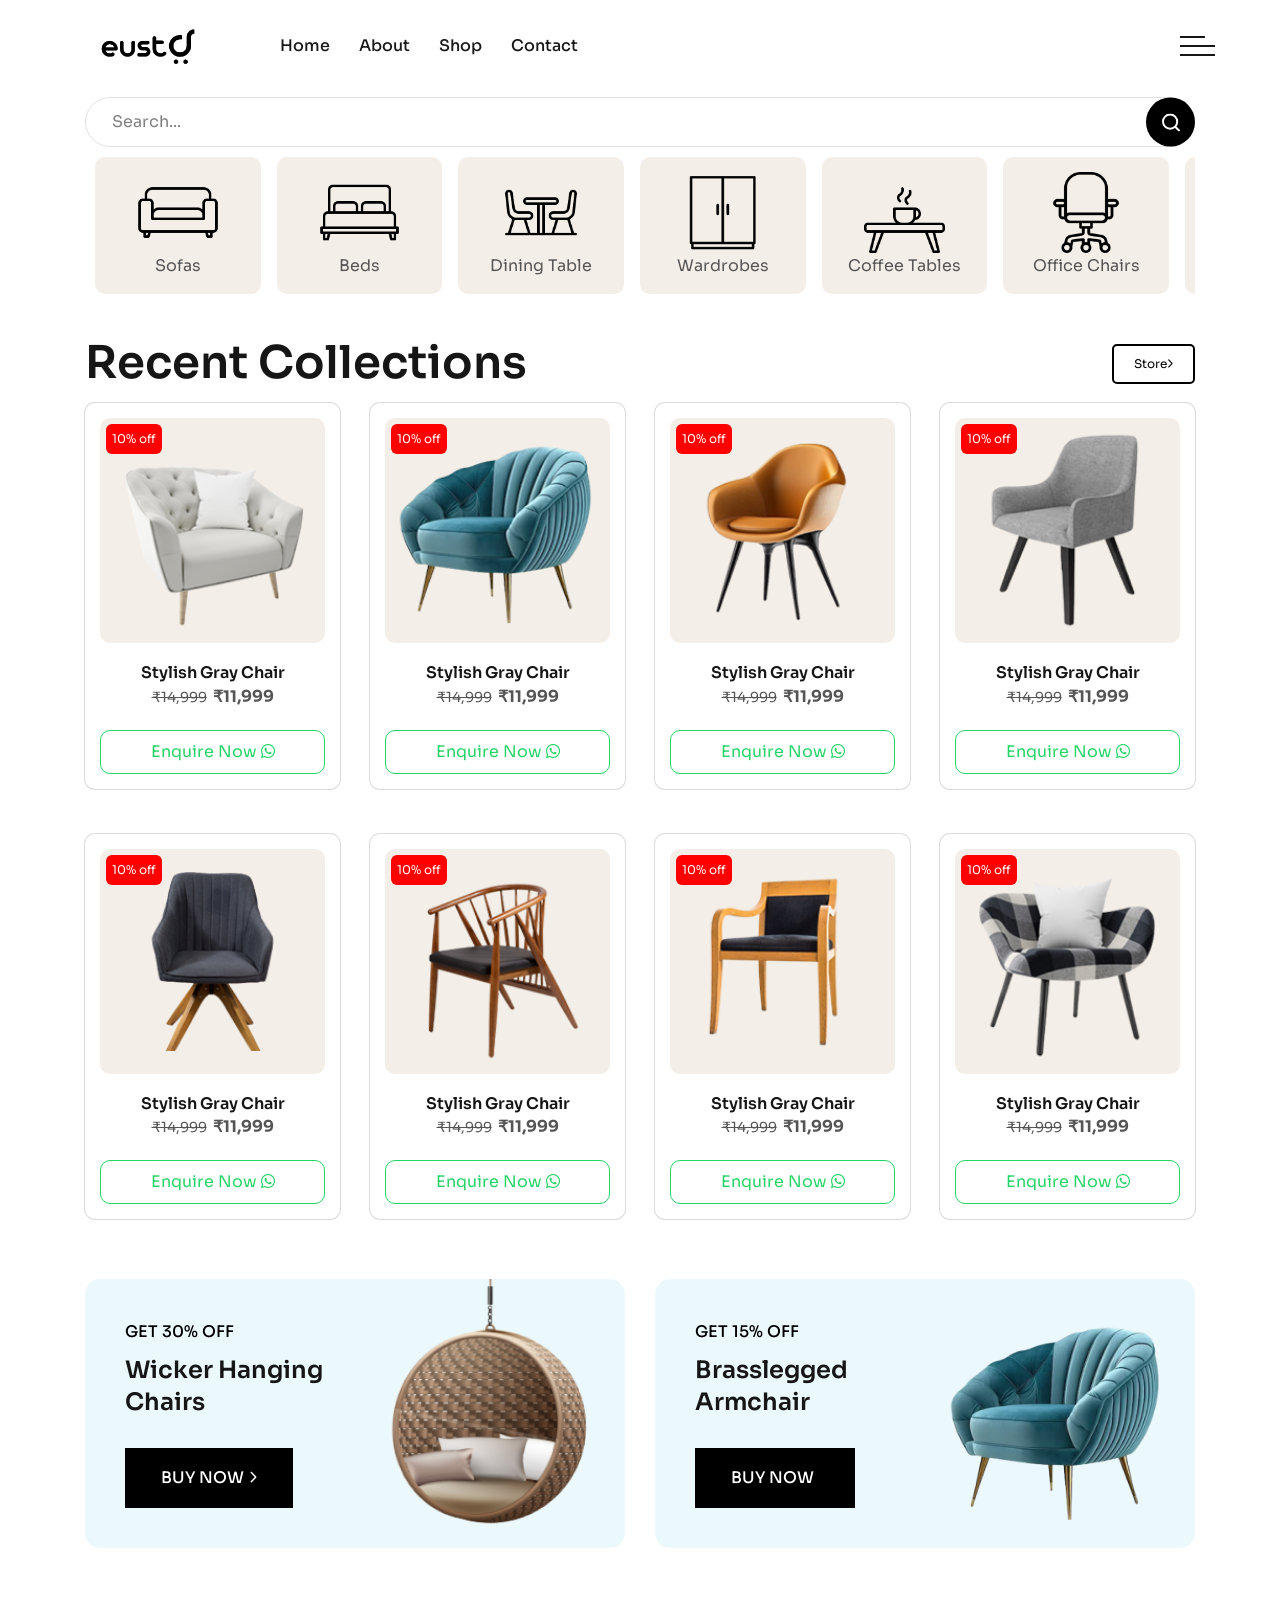
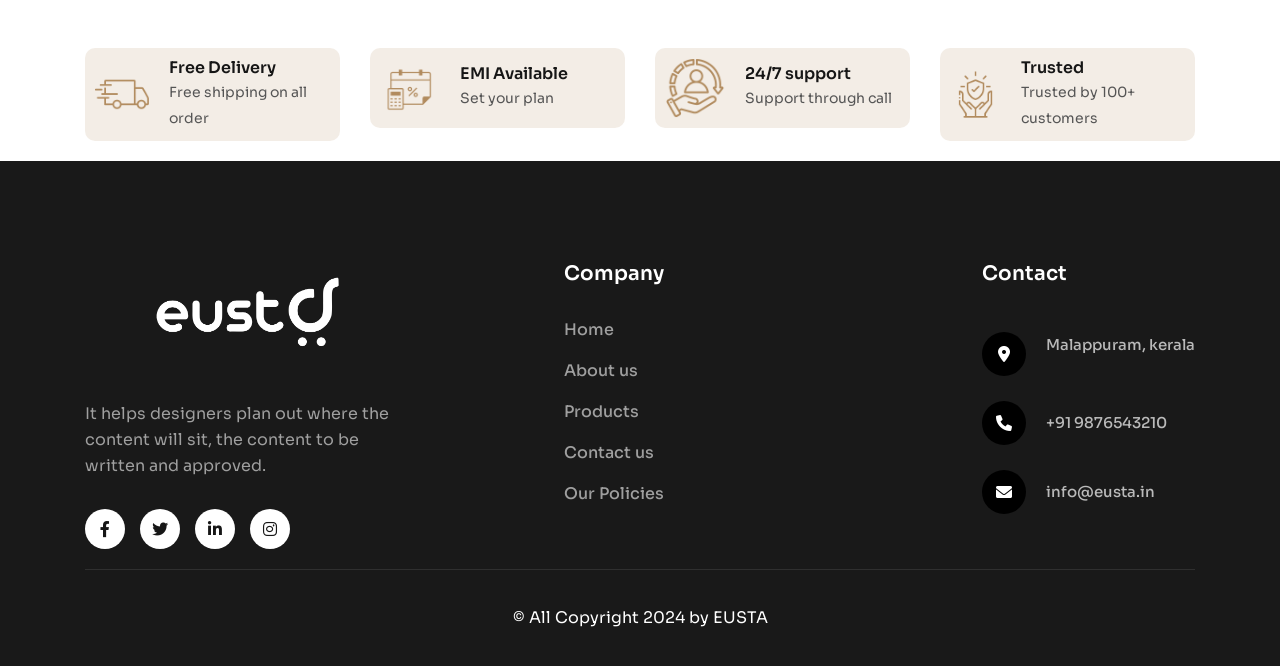
==== index.html @ 12102354 "Initial commit" ====
<!doctype html>
<html class="no-js" lang="zxx">

<head>
   <meta charset="utf-8">
   <meta http-equiv="x-ua-compatible" content="ie=edge">
   <title>Eusta</title>
   <meta name="description" content="">
   <meta name="viewport" content="width=device-width, initial-scale=1">

   <!-- Place favicon.ico in the root directory -->
   <link rel="shortcut icon" type="image/x-icon" href="assets/imgs/logo/fav.png">
   <link rel="stylesheet" href="https://cdnjs.cloudflare.com/ajax/libs/font-awesome/6.5.0/css/all.min.css">

   <!-- CSS here -->
   <link rel="stylesheet" href="assets/css/bootstrap.min.css">
   <link rel="stylesheet" href="assets/css/meanmenu.min.css">
   <link rel="stylesheet" href="assets/css/animate.css">
   <link rel="stylesheet" href="assets/css/swiper.min.css">
   <link rel="stylesheet" href="assets/css/slick.css">
   <link rel="stylesheet" href="assets/css/magnific-popup.css">
   <link rel="stylesheet" href="assets/css/fontawesome-pro.css">
   <link rel="stylesheet" href="assets/css/spacing.css">
   <link rel="stylesheet" href="assets/css/main.css">
</head>

<body>

   <!-- preloader start -->
   <div id="preloader">
      <div class="bd-loader-inner">
         <div class="bd-loader">
            <span class="bd-loader-item"></span>
            <span class="bd-loader-item"></span>
            <span class="bd-loader-item"></span>
            <span class="bd-loader-item"></span>
            <span class="bd-loader-item"></span>
            <span class="bd-loader-item"></span>
            <span class="bd-loader-item"></span>
            <span class="bd-loader-item"></span>
         </div>
      </div>
   </div>
   <!-- preloader start -->


   

   <div class="fix">
   <div class="offcanvas__info">
      <div class="offcanvas__wrapper">
         <div class="offcanvas__content">
            <div class="offcanvas__top mb-40 d-flex justify-content-between align-items-center">
               <div class="offcanvas__logo">
                  <a href="index.html">
                     <img src="assets/imgs/logo/logw.png" alt="logo not found">
                  </a>
               </div>
               <div class="offcanvas__close">
                  <button>
                     <i class="fal fa-times"></i>
                  </button>
               </div>
            </div>

            <!-- Navigation Menu -->
            <div class="offcanvas__menu mb-30">
               <ul>
                  <li class="mb-4 border-bottom pb-3"><a class="text-light" href="index.html">Home</a></li>
                  <li class="mb-4 border-bottom pb-3"><a class="text-light" href="about.html">About</a></li>
                  <li class="mb-4 border-bottom pb-3"><a class="text-light" href="product.html">Shop</a></li> 
                  <li class="mb-4 border-bottom pb-3"><a class="text-light" href="contact.html">Contact</a></li>
               </ul>
            </div>

            <!-- Search -->
            <div class="offcanvas__search mb-25">
               <form action="#">
                  <input type="text" placeholder="What are you searching for?">
                  <button type="submit"><i class="far fa-search"></i></button>
               </form>
            </div>

            <!-- Contact Info -->
            <div class="offcanvas__contact mt-30 mb-20">
               <h4>Contact Info</h4>
               <ul>
                  <li class="d-flex align-items-center">
                     <div class="offcanvas__contact-icon mr-15">
                        <i class="fal fa-map-marker-alt "></i>
                     </div>
                     <div class="offcanvas__contact-text">
                        <a target="_blank" href="#">Malappuram, Kerala</a>
                     </div>
                  </li>
                  <li class="d-flex align-items-center">
                     <div class="offcanvas__contact-icon mr-15">
                        <i class="far fa-phone"></i>
                     </div>
                     <div class="offcanvas__contact-text">
                        <a href="tel:+918888888888">+91 9876543210</a>
                     </div>
                  </li>
                  <li class="d-flex align-items-center">
                     <div class="offcanvas__contact-icon mr-15">
                        <i class="fal fa-envelope"></i>
                     </div>
                     <div class="offcanvas__contact-text">
                        <a href="mailto:support@eusta.com">support@eusta.com</a>
                     </div>0
                  </li>
               </ul>
            </div>

            <!-- Social Icons -->
            <div class="offcanvas__social">
               <ul>
                  <li><a href="#"><i class="fab fa-facebook-f"></i></a></li>
                  <li><a href="#"><i class="fab fa-instagram"></i></a></li>
                  <li><a href="#"><i class="fab fa-youtube"></i></a></li>
                  <li><a href="#"><i class="fab fa-linkedin-in"></i></a></li>
               </ul>
            </div>
         </div>
      </div>
   </div>
</div>
<div class="offcanvas__overlay"></div>
<div class="offcanvas__overlay-white"></div>

   <!-- Offcanvas area start -->

   

   <!-- Header area start -->
   <header>
      <div class="header">
         
         <div class="header-layout-4 header-bottom">
            <div id="header-sticky" class="header-4">
               <div class="mega-menu-wrapper">
                  <div class="header-main-4">
                     <div class="header-left">
                        <div class="header-logo">
                           <a href="index.html">
                              <img src="assets/imgs/logo/logo.png" alt="logo not found">
                           </a>
                        </div>
                        <div class="mean__menu-wrapper furniture__menu d-none d-lg-block">
                           <div class="main-menu">
                              <nav id="mobile-menu">
                                 <ul>
                                    <li class="has-dropdown">
                                       <a href="index.html">Home</a>
                                    </li>
                                    <li>
                                       <a href="about.html">About</a>
                                    </li>
                                    <li class="has-dropdown">
                                       <a href="product.html">Shop</a>
                                    </li>
                                    <li>
                                       <a href="contact.html">Contact</a>
                                    </li>
                                 </ul>
                              </nav>
                           </div>
                        </div>
                     </div>
                     <div class="header-right d-inline-flex align-items-center justify-content-end">
                        <div class="header-search d-none d-xxl-block">
                           <form action="#">
                              <input type="text" placeholder="Search...">
                              <button type="submit">
                                 <svg width="18" height="18" viewBox="0 0 18 18" fill="none"
                                    xmlns="http://www.w3.org/2000/svg">
                                    <path d="M13.4443 13.4445L16.9999 17" stroke="white" stroke-width="2"
                                       stroke-linecap="round" stroke-linejoin="round" />
                                    <path
                                       d="M15.2222 8.11111C15.2222 12.0385 12.0385 15.2222 8.11111 15.2222C4.18375 15.2222 1 12.0385 1 8.11111C1 4.18375 4.18375 1 8.11111 1C12.0385 1 15.2222 4.18375 15.2222 8.11111Z"
                                       stroke="white" stroke-width="2" />
                                 </svg>
                              </button>
                           </form>
                        </div>

                        <div class="header-humbager ml-30">
                           <a class="sidebar__toggle" href="javascript:void(0)">
                              <div class="bar-icon-2">
                                 <span></span>
                                 <span></span>
                                 <span></span>
                              </div>
                           </a>
                           <!-- for wp -->
                           <div class="header__hamburger ml-50 d-none">
                              <button type="button" class="hamburger-btn offcanvas-open-btn">
                                 <span>01</span>
                                 <span>01</span>
                                 <span>01</span>
                              </button>
                           </div>
                        </div>
                     </div>
                  </div>
               </div>
            </div>
         </div>
      </div>
   </header>
   <!-- Header area end -->

   <!-- Body main wrapper start -->
   <main>

      <!-- Banner area start -->
      <!-- <section class="banner-4 p-relative furniture-banner-area fix bg-image pb-100"
         data-background="assets/imgs/furniture/banner/bg.png" data-bg-color="#F5F1E6">
         <div class="swiper banner-active">
            <div class="swiper-wrapper">
               <div class="swiper-slide">
                  <div class="banner-item-4 d-flex align-items-end">
                     <div class="container">
                        <div class="row g-5 align-self-end">
                           <div class="col-xxl-6 col-lg-6">
                              <div class="banner-content-4 furniture__content">
                                 <span>New Arrival...</span>
                                 <h2 class="banner-title-4">Elevate <br> Your Home Aesthetics</h2>
                                 <p>A furniture e-commerce company operates in the digital space, offering a wide range
                                    of furniture products for sale
                                    through an online platform.</p>
                                 <div class="banner-btn-wrapper furniture__btn-group">
                                    <a class="solid-btn" href="product-details.html">Buy Now<span><i
                                             class="fa-regular fa-angle-right"></i></span></a>
                                    <a class="border__btn-banner" href="product-details.html">view details<span><i
                                             class="fa-regular fa-angle-right"></i></span></a>
                                 </div>
                              </div>
                           </div>
                           <div class="col-xxl-6 col-lg-6">
                              <div class="banner-thumb-wrapper-4 p-relative">
                                 <div class="banner-thumb-4 p-relative z-index-1">
                                    <img src="assets/imgs/furniture/banner/chair1.png" alt="image">
                                 </div>
                                 <div class="furniture-circle d-none d-lg-block">
                                    <img src="assets/imgs/furniture/banner/circle.png" alt="">
                                 </div>
                              </div>
                           </div>
                        </div>
                     </div>
                  </div>
               </div>
               <div class="swiper-slide">
                  <div class="banner-item-4 d-flex align-items-end">
                     <div class="container">
                        <div class="row g-5 align-self-end">
                           <div class="col-xxl-6 col-lg-6">
                              <div class="banner-content-4 furniture__content">
                                 <span>New Arrival...</span>
                                 <h2 class="banner-title-4">Elevate <br> Your Home Aesthetics</h2>
                                 <p>A furniture e-commerce company operates in the digital space, offering a wide range
                                    of furniture products for sale
                                    through an online platform.</p>
                                 <div class="banner-btn-wrapper furniture__btn-group">
                                    <a class="solid-btn" href="product-details.html">Buy Now<span><i
                                             class="fa-regular fa-angle-right"></i></span></a>
                                    <a class="border__btn-banner" href="product-details.html">view details<span><i
                                             class="fa-regular fa-angle-right"></i></span></a>
                                 </div>
                              </div>
                           </div>
                           <div class="col-xxl-6 col-lg-6">
                              <div class="banner-thumb-wrapper-4 p-relative">
                                 <div class="banner-thumb-4 p-relative z-index-1">
                                    <img src="assets/imgs/furniture/banner/chair2.png" alt="image">
                                 </div>
                                 <div class="furniture-circle d-none d-lg-block">
                                    <img src="assets/imgs/furniture/banner/circle.png" alt="">
                                 </div>
                              </div>
                           </div>
                        </div>
                     </div>
                  </div>
               </div>
               <div class="swiper-slide">
                  <div class="banner-item-4 d-flex align-items-end">
                     <div class="container">
                        <div class="row g-5 align-self-end">
                           <div class="col-xxl-6 col-lg-6">
                              <div class="banner-content-4 furniture__content">
                                 <span>New Arrival...</span>
                                 <h2 class="banner-title-4">Elevate <br> Your Home Aesthetics</h2>
                                 <p>A furniture e-commerce company operates in the digital space, offering a wide range
                                    of furniture products for sale
                                    through an online platform.</p>
                                 <div class="banner-btn-wrapper furniture__btn-group">
                                    <a class="solid-btn" href="product-details.html">Buy Now<span><i
                                             class="fa-regular fa-angle-right"></i></span></a>
                                    <a class="border__btn-banner" href="product-details.html">view details<span><i
                                             class="fa-regular fa-angle-right"></i></span></a>
                                 </div>
                              </div>
                           </div>
                           <div class="col-xxl-6 col-lg-6">
                              <div class="banner-thumb-wrapper-4 p-relative">
                                 <div class="banner-thumb-4 p-relative z-index-1">
                                    <img src="assets/imgs/furniture/banner/chair3.png" alt="image">
                                 </div>
                                 <div class="furniture-circle d-none d-lg-block">
                                    <img src="assets/imgs/furniture/banner/circle.png" alt="">
                                 </div>
                              </div>
                           </div>
                        </div>
                     </div>
                  </div>
               </div>
            </div>

            <div class="banner-dot-inner">
               <div class="banner-dot"></div>
            </div>
         </div>
      </section> -->
      <!-- Banner area end -->

      

      <!-- category start -->
            <div class="container mt-5" >
               <div class="header-search d-block d-xxl-none" style="max-width: 100% !important;">
                           <form action="#">
                              <input type="text" placeholder="Search...">
                              <button type="submit">
                                 <svg width="18" height="18" viewBox="0 0 18 18" fill="none"
                                    xmlns="http://www.w3.org/2000/svg">
                                    <path d="M13.4443 13.4445L16.9999 17" stroke="white" stroke-width="2"
                                       stroke-linecap="round" stroke-linejoin="round" />
                                    <path
                                       d="M15.2222 8.11111C15.2222 12.0385 12.0385 15.2222 8.11111 15.2222C4.18375 15.2222 1 12.0385 1 8.11111C1 4.18375 4.18375 1 8.11111 1C12.0385 1 15.2222 4.18375 15.2222 8.11111Z"
                                       stroke="white" stroke-width="2" />
                                 </svg>
                              </button>
                           </form>
                        </div>

               <div class="categories" id="autoScrollCategories">
                  <a href="" class="category">
                     <img src="assets/imgs/Categories/sofa.png" alt=""><p>Sofas</p>
                  </a>
                  <a href="" class="category">
                     <img src="assets/imgs/Categories/bed.png" alt=""><p>Beds</p>
                  </a>
                  <a href="" class="category">
                     <img src="assets/imgs/Categories/dining-table.png" alt=""><p>Dining Table</p>
                  </a>
                  <a href="" class="category">
                     <img src="assets/imgs/Categories/wardrobe.png" alt=""><p>Wardrobes</p>
                  </a>
                  <a href="" class="category">
                     <img src="assets/imgs/Categories/coffee-table.png" alt=""><p>Coffee Tables</p>
                  </a>
                  <a href="" class="category">
                     <img src="assets/imgs/Categories/office-chair.png" alt=""><p>Office Chairs</p>
                  </a>
                  <a href="" class="category">
                     <img src="assets/imgs/Categories/sofa.png" alt=""><p>Recliners</p>
                  </a>
               </div> 
            </div>
            <script>
               document.addEventListener("DOMContentLoaded", function () {
               const container = document.getElementById("autoScrollCategories");

               let scrollSpeed = 0.3;

               function autoScroll() {
                  container.scrollLeft += scrollSpeed;

                  // infinite loop effect
                  if (container.scrollLeft >= container.scrollWidth - container.clientWidth) {
                     container.scrollLeft = 0;
                  }

                  requestAnimationFrame(autoScroll);
               }

               autoScroll();

               // Pause on hover/touch (better UX for mobile users)
               container.addEventListener("mouseenter", () => scrollSpeed = 0);
               container.addEventListener("mouseleave", () => scrollSpeed = 0.5);
               container.addEventListener("touchstart", () => scrollSpeed = 0);
               container.addEventListener("touchend", () => scrollSpeed = 0.5);
               });
            </script>

      <!-- category end -->



      <!-- Recent Products start -->

      <section class="fruniture-trendy my-5">
         <div class="container">
            <div class="furniture-trendy__header">
               <div class="section-title-wrapper-4 mb-10 d-flex justify-content-between align-items-center w-100">
                  <h2 class="section-title-4">Recent Collections</h2>
                  <a class="store-btn" href="product.html">Store <span><i class="fa-regular fa-angle-right"></i></span></a>
               </div>

            </div>

            <div class="product__filter-tab">
               <div class="tab-content" id="nav-tabContent">
                  <div class="tab-pane fade active show" id="collection" role="tabpanel"
                     aria-labelledby="collection-tab">
                     <div class="row g-4">

                        <div class="col-xxl-3 col-lg-3 col-md-4 col-sm-6 col-6">
                           <a href="product-details.html">
                              <div class="product-card">
                                 <div class="product-img-wrapper">
                                    <img src="assets/imgs/furniture/product/product1.png" alt="">
                                    <div class="cus-product-badge">
                                       <span class="product-trending">10% off</span>
                                    </div>
                                 </div>
                                 <h6>Stylish Gray Chair</h6>
   
                                 <div class="d-flex justify-content-center align-items-center">
                                    <small class="mb-0"><strike>₹14,999</strike> &nbsp;</small>
                                    <p class="mb-0"><b>₹11,999</b></p>
                                 </div>
   
                                 <div class="w-100 d-flex" style="margin-top: 20px;">
                                    <a href="" class="enquire-btn w-100">Enquire Now <i class="fab fa-whatsapp"></i></a>
                                 </div>
                              </div>
                           </a>
                        </div>

                        <div class="col-xxl-3 col-lg-3 col-md-4 col-sm-6 col-6">
                           <a href="product-details.html">
                              <div class="product-card">
                                 <div class="product-img-wrapper">
                                    <img src="assets/imgs/furniture/product/product2.png" alt="">
                                    <div class="cus-product-badge">
                                       <span class="product-trending">10% off</span>
                                    </div>
                                 </div>
                                 <h6>Stylish Gray Chair</h6>
   
                                 <div class="d-flex justify-content-center align-items-center">
                                    <small class="mb-0"><strike>₹14,999</strike> &nbsp;</small>
                                    <p class="mb-0"><b>₹11,999</b></p>
                                 </div>
   
                                 <div class="w-100 d-flex" style="margin-top: 20px;">
                                    <a href="" class="enquire-btn w-100">Enquire Now <i class="fab fa-whatsapp"></i></a>
                                 </div>
                              </div>
                           </a>
                        </div>
                        <div class="col-xxl-3 col-lg-3 col-md-4 col-sm-6 col-6">
                           <a href="product-details.html">
                              <div class="product-card">
                                 <div class="product-img-wrapper">
                                    <img src="assets/imgs/furniture/product/product3.png" alt="">
                                    <div class="cus-product-badge">
                                       <span class="product-trending">10% off</span>
                                    </div>
                                 </div>
                                 <h6>Stylish Gray Chair</h6>
   
                                 <div class="d-flex justify-content-center align-items-center">
                                    <small class="mb-0"><strike>₹14,999</strike> &nbsp;</small>
                                    <p class="mb-0"><b>₹11,999</b></p>
                                 </div>
   
                                 <div class="w-100 d-flex" style="margin-top: 20px;">
                                    <a href="" class="enquire-btn w-100">Enquire Now <i class="fab fa-whatsapp"></i></a>
                                 </div>
                              </div>
                           </a>
                        </div>
                        <div class="col-xxl-3 col-lg-3 col-md-4 col-sm-6 col-6">
                           <a href="product-details.html">
                              <div class="product-card">
                                 <div class="product-img-wrapper">
                                    <img src="assets/imgs/furniture/product/product4.png" alt="">
                                    <div class="cus-product-badge">
                                       <span class="product-trending">10% off</span>
                                    </div>
                                 </div>
                                 <h6>Stylish Gray Chair</h6>
   
                                 <div class="d-flex justify-content-center align-items-center">
                                    <small class="mb-0"><strike>₹14,999</strike> &nbsp;</small>
                                    <p class="mb-0"><b>₹11,999</b></p>
                                 </div>
   
                                 <div class="w-100 d-flex" style="margin-top: 20px;">
                                    <a href="" class="enquire-btn w-100">Enquire Now <i class="fab fa-whatsapp"></i></a>
                                 </div>
                              </div>
                           </a>
                        </div>
                        <div class="col-xxl-3 col-lg-3 col-md-4 col-sm-6 col-6">
                           <a href="product-details.html">
                              <div class="product-card">
                                 <div class="product-img-wrapper">
                                    <img src="assets/imgs/furniture/product/product5.png" alt="">
                                    <div class="cus-product-badge">
                                       <span class="product-trending">10% off</span>
                                    </div>
                                 </div>
                                 <h6>Stylish Gray Chair</h6>
   
                                 <div class="d-flex justify-content-center align-items-center">
                                    <small class="mb-0"><strike>₹14,999</strike> &nbsp;</small>
                                    <p class="mb-0"><b>₹11,999</b></p>
                                 </div>
   
                                 <div class="w-100 d-flex" style="margin-top: 20px;">
                                    <a href="" class="enquire-btn w-100">Enquire Now <i class="fab fa-whatsapp"></i></a>
                                 </div>
                              </div>
                           </a>
                        </div>
                        <div class="col-xxl-3 col-lg-3 col-md-4 col-sm-6 col-6">
                           <a href="product-details.html">
                              <div class="product-card">
                                 <div class="product-img-wrapper">
                                    <img src="assets/imgs/furniture/product/product6.png" alt="">
                                    <div class="cus-product-badge">
                                       <span class="product-trending">10% off</span>
                                    </div>
                                 </div>
                                 <h6>Stylish Gray Chair</h6>
   
                                 <div class="d-flex justify-content-center align-items-center">
                                    <small class="mb-0"><strike>₹14,999</strike> &nbsp;</small>
                                    <p class="mb-0"><b>₹11,999</b></p>
                                 </div>
   
                                 <div class="w-100 d-flex" style="margin-top: 20px;">
                                    <a href="" class="enquire-btn w-100">Enquire Now <i class="fab fa-whatsapp"></i></a>
                                 </div>
                              </div>
                           </a>
                        </div>
                        <div class="col-xxl-3 col-lg-3 col-md-4 col-sm-6 col-6">
                           <a href="product-details.html">
                              <div class="product-card">
                                 <div class="product-img-wrapper">
                                    <img src="assets/imgs/furniture/product/product7.png" alt="">
                                    <div class="cus-product-badge">
                                       <span class="product-trending">10% off</span>
                                    </div>
                                 </div>
                                 <h6>Stylish Gray Chair</h6>
   
                                 <div class="d-flex justify-content-center align-items-center">
                                    <small class="mb-0"><strike>₹14,999</strike> &nbsp;</small>
                                    <p class="mb-0"><b>₹11,999</b></p>
                                 </div>
   
                                 <div class="w-100 d-flex" style="margin-top: 20px;">
                                    <a href="" class="enquire-btn w-100">Enquire Now <i class="fab fa-whatsapp"></i></a>
                                 </div>
                              </div>
                           </a>
                        </div>
                        <div class="col-xxl-3 col-lg-3 col-md-4 col-sm-6 col-6">
                           <a href="">
                              <div class="product-card">
                                 <div class="product-img-wrapper">
                                    <img src="assets/imgs/furniture/product/product8.png" alt="">
                                    <div class="cus-product-badge">
                                       <span class="product-trending">10% off</span>
                                    </div>
                                 </div>
                                 <h6>Stylish Gray Chair</h6>
   
                                 <div class="d-flex justify-content-center align-items-center">
                                    <small class="mb-0"><strike>₹14,999</strike> &nbsp;</small>
                                    <p class="mb-0"><b>₹11,999</b></p>
                                 </div>
   
                                 <div class="w-100 d-flex" style="margin-top: 20px;">
                                    <a href="" class="enquire-btn w-100">Enquire Now <i class="fab fa-whatsapp"></i></a>
                                 </div>
                              </div>
                           </a>
                        </div>
                        
                     </div>
                  </div>

                  
               </div>
            </div>
         </div>
      </section>
      <!-- Trendy collection end end -->

      <!-- Off area start -->
      <section class="furniture-off pb-100">
         <div class="container">
            <div class="row g-4">
               <div class="col-lg-6">
                  <a href="product-details.html" class="furniture-off__item bg-image d-block custm-offer-section" 
                     data-background="assets/imgs/furniture/product/off-01.png">
                     <span class="fo-discount">GET 30% OFF</span>
                     <h4 class="text-capitalize">wicker hanging <br> chairs</h4>
                     <div class="solid-btn mt-30">Buy Now<span><i class="fa-regular fa-angle-right"></i></span></div>
                  </a>
               </div>
               <div class="col-lg-6">
                  <a href="product-details.html" class="furniture-off__item bg-image d-block custm-offer-section"
                     data-background="assets/imgs/furniture/product/off-02.png">
                     <span class="fo-discount">GET 15% OFF</span>
                     <h4 class="text-capitalize">Brasslegged <br>
                        Armchair</h4>
                     <div class="solid-btn mt-30">Buy Now<span><i class="fa-reguladiva-angle-right"></i></span></div>
                  </a>
               </div>
            </div>
         </div>
      </section>
      <!-- Off area end -->


      <!-- Service area start -->
      <section class="furniture-service pb-20">
         <div class="container">
            <div class="row g-4">
               <div class="col-xl-3 col-lg-3 col-md-6 col-sm-6">
                  <div class="furniture-service__item" style="background: #b18c5e27; padding: 10px; border-radius: 10px">
                     <div class="fsr-icon">
                        <img src="assets/imgs/icons/1.png" alt="" width="60">
                     </div>
                     <div class="frs-content">
                        <h6>Free Delivery</h6>
                        <p>Free shipping on all order</p>
                     </div>
                  </div>
               </div>
               <div class="col-xl-3 col-lg-3 col-md-6 col-sm-6">
                  <div class="furniture-service__item" style="background: #b18c5e27; padding: 10px; border-radius: 10px">
                     <div class="fsr-icon">
                        <img src="assets/imgs/icons/2.png" alt="" width="60">
                     </div>
                     <div class="frs-content">
                        <h6>EMI Available</h6>
                        <p>Set your plan</p>
                     </div>
                  </div>
               </div>
               <div class="col-xl-3 col-lg-3 col-md-6 col-sm-6">
                  <div class="furniture-service__item" style="background: #b18c5e27; padding: 10px; border-radius: 10px">
                     <div class="fsr-icon">
                        <img src="assets/imgs/icons/3.png" alt="" width="60">
                     </div>
                     <div class="frs-content">
                        <h6>24/7 support</h6>
                        <p>Support through call</p>
                     </div>
                  </div>
               </div>
               <div class="col-xl-3 col-lg-3 col-md-6 col-sm-6">
                  <div class="furniture-service__item" style="background: #b18c5e27; padding: 10px; border-radius: 10px">
                     <div class="fsr-icon">
                        <img src="assets/imgs/icons/4.png" alt="" width="60">
                     </div>
                     <div class="frs-content">
                        <h6>Trusted</h6>
                        <p>Trusted by 100+ customers</p>
                     </div>
                  </div>
               </div>
            </div>
         </div>
      </section>
      <!-- Service area end -->

   </main>
   <!-- Body main wrapper end -->

   <!-- Footer area start -->
   <footer class="footer-bg">
      <div class="footer-area pt-100 pb-20">
         <div class="footer-style-4">
            <div class="container">
               <div class="footer-grid-3">
                  <div class="footer-widget-4">
                     <div class="footer-logo mb-35">
                        <a href="index.html"><img src="assets/imgs/logo/logw.png"
                              alt="image bnot found"></a>
                     </div>
                     <p>It helps designers plan out where the content will sit, the content to be written and approved.
                     </p>
                     <div class="theme-social">
                        <a class="furniture-bg-hover" href="#"><i class="fa-brands fa-facebook-f"></i></a>
                        <a class="furniture-bg-hover" href="#"><i class="fa-brands fa-twitter"></i></a>
                        <a class="furniture-bg-hover" href="#"><i class="fa-brands fa-linkedin-in"></i></a>
                        <a class="furniture-bg-hover" href="#"><i class="fa-brands fa-instagram"></i></a>
                     </div>
                  </div>
                   
                  <div class="footer-widget-4">
                     <div class="footer-widget-title">
                        <h4>Company</h4>
                     </div>
                     <div class="footer-link">
                        <ul>
                           <li><a href="index.html">Home</a></li>
                           <li><a href="about.html">About us </a></li>
                           <li><a href="product.html">Products</a></li>
                           <li><a href="contact.html">Contact us</a></li>
                           <li><a href="policies.html">Our Policies</a></li>
                        </ul>
                     </div>
                  </div>
                  <div class="footer-widget footer-col-4">
                     <div class="footer-widget-title">
                        <h4>Contact</h4>
                     </div>
                     <div class="footer-info mb-35">
                        <div class="footer-info-item d-flex align-items-start pb-15 pt-15">
                           <div class="footer-info-icon mr-20">
                              <span> <i class="fa-solid fa-location-dot furniture-icon"></i></span>
                           </div>
                           <div class="footer-info-text">
                              <a class="furniture-clr-hover">Malappuram, kerala</a>
                           </div>
                        </div>
                        <div class="footer-info-item d-flex align-items-center pb-15">
                           <div class="footer-info-icon mr-20">
                              <span><i class="fa-solid fa-phone furniture-icon"></i></span>
                           </div>
                           <div class="footer-info-text">
                              <a class="furniture-clr-hover" href="tel:012-345-6789">+91 9876543210</a>
                           </div>
                        </div>
                        <div class="footer-info-item d-flex align-items-center">
                           <div class="footer-info-icon mr-20">
                              <span><i class="fa-solid fa-envelope furniture-icon"></i></span>
                           </div>
                           <div class="footer-info-text">
                              <a class="furniture-clr-hover" href="tel:012-345-6789">info@eusta.in</a>
                           </div>
                        </div>
                     </div>
                  </div>
               </div>
            </div>
         </div>
      </div>
      <div class="container">
         <div class="footer-copyright-area b-t">
            <div class="footer-copyright-wrapper d-flex justify-content-center">
               <div class="footer-copyright-text">
                  <p class="mb-0">© All Copyright 2024 by <a target="_blank" class="furniture-clr-hover"
                        href="#">EUSTA</a></p>
               </div>
            </div>
         </div>
      </div>
      </div>
   </footer>
   <!-- Footer area end -->

   <!-- Mobile Bottom Menu -->
   <div class="mobile-bottom-menu">
   
   <a href="index.html" class="menu-item">
      <i class="fa-solid fa-house"></i>
   </a>

   <a href="product.html" class="menu-item">
      <i class="fa-solid fa-bag-shopping"></i>
   </a>

   <a href="https://wa.me/91XXXXXXXXXX" class="menu-item" target="_blank">
      <i class="fa-brands fa-whatsapp" style="color: #25D366;"></i>
   </a>

   </div>




   <!-- JS here -->
   <script src="assets/js/jquery-3.6.0.min.js"></script>
   <script src="assets/js/waypoints.min.js"></script>
   <script src="assets/js/bootstrap.bundle.min.js"></script>
   <script src="assets/js/meanmenu.min.js"></script>
   <script src="assets/js/swiper.min.js"></script>
   <script src="assets/js/slick.min.js"></script>
   <script src="assets/js/magnific-popup.min.js"></script>
   <script src="assets/js/counterup.js"></script>
   <script src="assets/js/wow.js"></script>
   <script src="assets/js/ajax-form.js"></script>
   <script src="assets/js/beforeafter.jquery-1.0.0.min.js"></script>
   <script src="assets/js/main.js"></script>
</body>

</html>
---- assets/css/spacing.css ----
.mt-5{margin-top:5px !important}.mt-10{margin-top:10px}.mt-15{margin-top:15px}.mt-20{margin-top:20px}.mt-25{margin-top:25px}.mt-30{margin-top:30px}.mt-35{margin-top:35px}.mt-40{margin-top:40px}.mt-45{margin-top:45px}.mt-50{margin-top:50px}.mt-55{margin-top:55px}.mt-60{margin-top:60px}.mt-65{margin-top:65px}.mt-70{margin-top:70px}.mt-75{margin-top:75px}.mt-80{margin-top:80px}.mt-85{margin-top:85px}.mt-90{margin-top:90px}.mt-95{margin-top:95px}.mt-100{margin-top:100px}.mt-105{margin-top:105px}.mt-110{margin-top:110px}.mt-115{margin-top:115px}.mt-120{margin-top:120px}.mt-125{margin-top:125px}.mt-130{margin-top:130px}.mt-135{margin-top:135px}.mt-140{margin-top:140px}.mt-145{margin-top:145px}.mt-150{margin-top:150px}.mt-155{margin-top:155px}.mt-160{margin-top:160px}.mt-165{margin-top:165px}.mt-170{margin-top:170px}.mt-175{margin-top:175px}.mt-180{margin-top:180px}.mt-185{margin-top:185px}.mt-190{margin-top:190px}.mt-195{margin-top:195px}.mt-200{margin-top:200px}.mb-5{margin-bottom:5px !important}.mb-10{margin-bottom:10px}.mb-15{margin-bottom:15px}.mb-20{margin-bottom:20px}.mb-25{margin-bottom:25px}.mb-30{margin-bottom:30px}.mb-35{margin-bottom:35px}.mb-40{margin-bottom:40px}.mb-45{margin-bottom:45px}.mb-50{margin-bottom:50px}.mb-55{margin-bottom:55px}.mb-60{margin-bottom:60px}.mb-65{margin-bottom:65px}.mb-70{margin-bottom:70px}.mb-75{margin-bottom:75px}.mb-80{margin-bottom:80px}.mb-85{margin-bottom:85px}.mb-90{margin-bottom:90px}.mb-95{margin-bottom:95px}.mb-100{margin-bottom:100px}.mb-105{margin-bottom:105px}.mb-110{margin-bottom:110px}.mb-115{margin-bottom:115px}.mb-120{margin-bottom:120px}.mb-125{margin-bottom:125px}.mb-130{margin-bottom:130px}.mb-135{margin-bottom:135px}.mb-140{margin-bottom:140px}.mb-145{margin-bottom:145px}.mb-150{margin-bottom:150px}.mb-155{margin-bottom:155px}.mb-160{margin-bottom:160px}.mb-165{margin-bottom:165px}.mb-170{margin-bottom:170px}.mb-175{margin-bottom:175px}.mb-180{margin-bottom:180px}.mb-185{margin-bottom:185px}.mb-190{margin-bottom:190px}.mb-195{margin-bottom:195px}.mb-200{margin-bottom:200px}.ml-5{margin-inline-start:5px}.ml-10{margin-inline-start:10px}.ml-15{margin-inline-start:15px}.ml-20{margin-inline-start:20px}.ml-25{margin-inline-start:25px}.ml-30{margin-inline-start:30px}.ml-35{margin-inline-start:35px}.ml-40{margin-inline-start:40px}.ml-45{margin-inline-start:45px}.ml-50{margin-inline-start:50px}.ml-55{margin-inline-start:55px}.ml-60{margin-inline-start:60px}.ml-65{margin-inline-start:65px}.ml-70{margin-inline-start:70px}.ml-75{margin-inline-start:75px}.ml-80{margin-inline-start:80px}.ml-85{margin-inline-start:85px}.ml-90{margin-inline-start:90px}.ml-95{margin-inline-start:95px}.ml-100{margin-inline-start:100px}.ml-105{margin-inline-start:105px}.ml-110{margin-inline-start:110px}.ml-115{margin-inline-start:115px}.ml-120{margin-inline-start:120px}.ml-125{margin-inline-start:125px}.ml-130{margin-inline-start:130px}.ml-135{margin-inline-start:135px}.ml-140{margin-inline-start:140px}.ml-145{margin-inline-start:145px}.ml-150{margin-inline-start:150px}.ml-155{margin-inline-start:155px}.ml-160{margin-inline-start:160px}.ml-165{margin-inline-start:165px}.ml-170{margin-inline-start:170px}.ml-175{margin-inline-start:175px}.ml-180{margin-inline-start:180px}.ml-185{margin-inline-start:185px}.ml-190{margin-inline-start:190px}.ml-195{margin-inline-start:195px}.ml-200{margin-inline-start:200px}.mr-5{margin-inline-end:5px}.mr-10{margin-inline-end:10px}.mr-15{margin-inline-end:15px}.mr-20{margin-inline-end:20px}.mr-25{margin-inline-end:25px}.mr-30{margin-inline-end:30px}.mr-35{margin-inline-end:35px}.mr-40{margin-inline-end:40px}.mr-45{margin-inline-end:45px}.mr-50{margin-inline-end:50px}.mr-55{margin-inline-end:55px}.mr-60{margin-inline-end:60px}.mr-65{margin-inline-end:65px}.mr-70{margin-inline-end:70px}.mr-75{margin-inline-end:75px}.mr-80{margin-inline-end:80px}.mr-85{margin-inline-end:85px}.mr-90{margin-inline-end:90px}.mr-95{margin-inline-end:95px}.mr-100{margin-inline-end:100px}.mr-105{margin-inline-end:105px}.mr-110{margin-inline-end:110px}.mr-115{margin-inline-end:115px}.mr-120{margin-inline-end:120px}.mr-125{margin-inline-end:125px}.mr-130{margin-inline-end:130px}.mr-135{margin-inline-end:135px}.mr-140{margin-inline-end:140px}.mr-145{margin-inline-end:145px}.mr-150{margin-inline-end:150px}.mr-155{margin-inline-end:155px}.mr-160{margin-inline-end:160px}.mr-165{margin-inline-end:165px}.mr-170{margin-inline-end:170px}.mr-175{margin-inline-end:175px}.mr-180{margin-inline-end:180px}.mr-185{margin-inline-end:185px}.mr-190{margin-inline-end:190px}.mr-195{margin-inline-end:195px}.mr-200{margin-inline-end:200px}.pt-5{padding-top:5px !important}.pt-10{padding-top:10px}.pt-15{padding-top:15px}.pt-20{padding-top:20px}.pt-25{padding-top:25px}.pt-30{padding-top:30px}.pt-35{padding-top:35px}.pt-40{padding-top:40px}.pt-45{padding-top:45px}.pt-50{padding-top:50px}.pt-55{padding-top:55px}.pt-60{padding-top:60px}.pt-65{padding-top:65px}.pt-70{padding-top:70px}.pt-75{padding-top:75px}.pt-80{padding-top:80px}.pt-85{padding-top:85px}.pt-90{padding-top:90px}.pt-95{padding-top:95px}.pt-100{padding-top:100px}.pt-105{padding-top:105px}.pt-110{padding-top:110px}.pt-115{padding-top:115px}.pt-120{padding-top:120px}.pt-125{padding-top:125px}.pt-130{padding-top:130px}.pt-135{padding-top:135px}.pt-140{padding-top:140px}.pt-145{padding-top:145px}.pt-150{padding-top:150px}.pt-155{padding-top:155px}.pt-160{padding-top:160px}.pt-165{padding-top:165px}.pt-170{padding-top:170px}.pt-175{padding-top:175px}.pt-180{padding-top:180px}.pt-185{padding-top:185px}.pt-190{padding-top:190px}.pt-195{padding-top:195px}.pt-200{padding-top:200px}.pb-5{padding-bottom:5px !important}.pb-10{padding-bottom:10px}.pb-15{padding-bottom:15px}.pb-20{padding-bottom:20px}.pb-25{padding-bottom:25px}.pb-30{padding-bottom:30px}.pb-35{padding-bottom:35px}.pb-40{padding-bottom:40px}.pb-45{padding-bottom:45px}.pb-50{padding-bottom:50px}.pb-55{padding-bottom:55px}.pb-60{padding-bottom:60px}.pb-65{padding-bottom:65px}.pb-70{padding-bottom:70px}.pb-75{padding-bottom:75px}.pb-80{padding-bottom:80px}.pb-85{padding-bottom:85px}.pb-90{padding-bottom:90px}.pb-95{padding-bottom:95px}.pb-100{padding-bottom:100px}.pb-105{padding-bottom:105px}.pb-110{padding-bottom:110px}.pb-115{padding-bottom:115px}.pb-120{padding-bottom:120px}.pb-125{padding-bottom:125px}.pb-130{padding-bottom:130px}.pb-135{padding-bottom:135px}.pb-140{padding-bottom:140px}.pb-145{padding-bottom:145px}.pb-150{padding-bottom:150px}.pb-155{padding-bottom:155px}.pb-160{padding-bottom:160px}.pb-165{padding-bottom:165px}.pb-170{padding-bottom:170px}.pb-175{padding-bottom:175px}.pb-180{padding-bottom:180px}.pb-185{padding-bottom:185px}.pb-190{padding-bottom:190px}.pb-195{padding-bottom:195px}.pb-200{padding-bottom:200px}.pl-5{padding-inline-start:5px}.pl-10{padding-inline-start:10px}.pl-15{padding-inline-start:15px}.pl-20{padding-inline-start:20px}.pl-25{padding-inline-start:25px}.pl-30{padding-inline-start:30px}.pl-35{padding-inline-start:35px}.pl-40{padding-inline-start:40px}.pl-45{padding-inline-start:45px}.pl-50{padding-inline-start:50px}.pl-55{padding-inline-start:55px}.pl-60{padding-inline-start:60px}.pl-65{padding-inline-start:65px}.pl-70{padding-inline-start:70px}.pl-75{padding-inline-start:75px}.pl-80{padding-inline-start:80px}.pl-85{padding-inline-start:85px}.pl-90{padding-inline-start:90px}.pl-95{padding-inline-start:95px}.pl-100{padding-inline-start:100px}.pl-105{padding-inline-start:105px}.pl-110{padding-inline-start:110px}.pl-115{padding-inline-start:115px}.pl-120{padding-inline-start:120px}.pl-125{padding-inline-start:125px}.pl-130{padding-inline-start:130px}.pl-135{padding-inline-start:135px}.pl-140{padding-inline-start:140px}.pl-145{padding-inline-start:145px}.pl-150{padding-inline-start:150px}.pl-155{padding-inline-start:155px}.pl-160{padding-inline-start:160px}.pl-165{padding-inline-start:165px}.pl-170{padding-inline-start:170px}.pl-175{padding-inline-start:175px}.pl-180{padding-inline-start:180px}.pl-185{padding-inline-start:185px}.pl-190{padding-inline-start:190px}.pl-195{padding-inline-start:195px}.pl-200{padding-inline-start:200px}.pr-5{padding-inline-end:5px}.pr-10{padding-inline-end:10px}.pr-15{padding-inline-end:15px}.pr-20{padding-inline-end:20px}.pr-25{padding-inline-end:25px}.pr-30{padding-inline-end:30px}.pr-35{padding-inline-end:35px}.pr-40{padding-inline-end:40px}.pr-45{padding-inline-end:45px}.pr-50{padding-inline-end:50px}.pr-55{padding-inline-end:55px}.pr-60{padding-inline-end:60px}.pr-65{padding-inline-end:65px}.pr-70{padding-inline-end:70px}.pr-75{padding-inline-end:75px}.pr-80{padding-inline-end:80px}.pr-85{padding-inline-end:85px}.pr-90{padding-inline-end:90px}.pr-95{padding-inline-end:95px}.pr-100{padding-inline-end:100px}.pr-105{padding-inline-end:105px}.pr-110{padding-inline-end:110px}.pr-115{padding-inline-end:115px}.pr-120{padding-inline-end:120px}.pr-125{padding-inline-end:125px}.pr-130{padding-inline-end:130px}.pr-135{padding-inline-end:135px}.pr-140{padding-inline-end:140px}.pr-145{padding-inline-end:145px}.pr-150{padding-inline-end:150px}.pr-155{padding-inline-end:155px}.pr-160{padding-inline-end:160px}.pr-165{padding-inline-end:165px}.pr-170{padding-inline-end:170px}.pr-175{padding-inline-end:175px}.pr-180{padding-inline-end:180px}.pr-185{padding-inline-end:185px}.pr-190{padding-inline-end:190px}.pr-195{padding-inline-end:195px}.pr-200{padding-inline-end:200px}
---- assets/css/main.css ----
/*-----------------------------------------------------------------------------------

    Theme Name: Diango - Health Medical Center HTML5 Template
    Author: bugfixx
    Support: mailto:masumkhandakar4@gmail.com
    Description: Diango - Health Medical Center HTML5 Template
    Version: 1.0
	Developer: Sagor Khan Omi

-----------------------------------------------------------------------------------

/************ TABLE OF CONTENTS ***************

	01. THEME DEFAULT CSS START
  	02. ANIMATION CSS START
	03. BACKGROUND COLOR CSS START
	04. BREADCRUMB CSS START
	05. BACKTOTOP CSS START
	06. BREADCRUMB CSS START
	07. BUTTON CSS START
	08. CAROUSEL CSS START
	09. MEAN MENU CSS START
	10. OFFCANVAS CSS START
	11. PAGINATION CSS START
	12. PRELOADER CSS START
	13. SEARCH CSS START
	14. SECTION TITLE CSS START
	15. SHORT CODE CSS START
	16. SOCIAL CSS START
	17. SPACE CSS START
	18. TAB CSS START
	19. ABOUT CSS START
	20. ACCORDION CSS START
	21.	ADVANTAGE CSS START
	22.	APPOINTMENT CSS START
	23.	BANNER CSS START
	24.	BENEFIT CSS START
	25.	BLOG CSS START
	26.	BRAND CSS START
	27.	CONTACT CSS START
	28. COUNTER CSS START
	29. DISCOUNT CSS START
	30. DOCTOR CSS START
	31. ERROR CSS START
	32. FAQ CSS START
	33. FEATURES CSS START
	34. FEATURES CSS START
	35. FOOTER CSS START
	36. HEADER CSS START
	37. INTRO CSS START
	38. MENU CSS START
	39. NEWSLETTER CSS START
	40. PRODUCT DETAILS CSS START
	41. PRODUCT CSS START
	42. PROJECT CSS START
	43. SERVICE CSS START
	44. SKILL CSS START
	45. SLIDER CSS START
	46. SUPPORT CSS START
	47. TEAM CSS START
	48. TESTIMONIAL CSS START
	49. VACCINE CSS START
	50. WHAT WE DO CSS START
	51. WHY CHOOSE CSS START
	52. WORK CHOOSE CSS START

**********************************************/
/*----------------------------------------*/
/*  01. THEME DEFAULT CSS START
/*----------------------------------------*/
@import url("https://fonts.googleapis.com/css2?family=Sora:wght@300;400;500;600;700&display=swap");
.text-color-1 {
  color: var(--clr-theme-primary);
}

.text-color-2 {
  color: var(--clr-theme-secondary);
}

.text-color-3 {
  color: var(--clr-theme-3);
}

.text-color-4 {
  color: var(--clr-theme-4);
}

.text-color-5 {
  color: var(--clr-theme-5);
}

.footer-link-2 ul li a::after, .footer-style-4 .footer-link ul li a::after, .contact__from-input textarea, .cart-area .product-quantity-form, .doctor-item, .doctor-card, .doctor-card-2, .doctor-social-3, .product-thumb img, .product-tooltip, .discount-thumb, .brand-item, .why-choose-item, .why-choose-serial span, .project-item, .project-item:before, .project-content-inner, .blog-content-box, .blog-item-3, .blog-thumb-bg, .blog-thumb-bg::after, .team-content, .service-item, .service-thumb, .service-icon span, .service__thumb-2, .service-bottom-content, .service-item-3, .service-thumb-4:before, .service-link-2, .bar-icon span:nth-child(2), .bar-icon-2 span:nth-child(1), .main-menu ul li.has-dropdown > a::after, .main-menu ul li .submenu, .main-menu ul li .mega-menu, .main-menu ul li .mega-menu li ul li a::before, .df-search-area, .mean-container .mean-nav ul li > a > i, .mean-container .mean-nav ul li a.mean-expand.mean-clicked i, .offcanvas__contact-icon i, .offcanvas__overlay, .fill-btn.has-border i, a,
.btn,
button,
span,
svg,
p,
input,
select,
textarea,
li,
img,
.transition-3,
h1,
h2,
h3,
h4,
h5,
h6, i[class^=flaticon-], .body__overlay {
  -webkit-transition: all 0.3s 0s ease-out;
  -moz-transition: all 0.3s 0s ease-out;
  -ms-transition: all 0.3s 0s ease-out;
  -o-transition: all 0.3s 0s ease-out;
  transition: all 0.3s 0s ease-out;
}

/* transform */
:root {
  /**
  @font family declaration
  */
  --bd-ff-body: 'Sora', sans-serif;
  --bd-ff-fontawesome: "Font Awesome 6 Pro";
  /**
  @color declaration
  */
  --clr-common-white: #fff;
  --clr-common-black: #000;
  --clr-common-placeholder: #808080;
  --clr-common-heading: #191919;
  --clr-common-body-text: #555555;
  --clr-common-selection: #262626;
  --clr-common-body: #fff;
  --clr-theme-primary: #000000;
  --clr-theme-secondary: #000;
  --clr-theme-grocery: #000;
  --clr-text-primary: #fff;
  --clr-text-secondary: #161616;
  --clr-text-body: #555555;
  --clr-text-2: #222222;
  --clr-text-3: #9f9f9f;
  --clr-text-4: #808080;
  --clr-bg-1: #f5f1e6;
  --clr-bg-2: #191919;
  --clr-bg-3: #f5f1e6;
  --clr-bg-4: #f5f1e6;
  --clr-bg-5: #f5f1e6;
  --clr-border-1: #2f2f2f;
  --clr-border-2: rgba(85, 85, 85, 0.2);
  --clr-gradient-1: linear-gradient(96.81deg, #ff589b 0%, #ffc107 100%);
  /**
  @font weight declaration
  */
  --bd-fw-normal: normal;
  --bd-fw-thin: 100;
  --bd-fw-elight: 200;
  --bd-fw-light: 300;
  --bd-fw-regular: 400;
  --bd-fw-medium: 500;
  --bd-fw-sbold: 600;
  --bd-fw-bold: 700;
  --bd-fw-ebold: 800;
  --bd-fw-black: 900;
  /**
  @font size declaration
  */
  --bd-fs-body: 16px;
  --bd-fs-p: 16px;
  --bd-fs-h1: 80px;
  --bd-fs-h2: 50px;
  --bd-fs-h3: 28px;
  --bd-fs-h4: 24px;
  --bd-fs-h5: 20px;
  --bd-fs-h6: 16px;
}

* {
  margin: 0;
  padding: 0;
  -webkit-box-sizing: border-box;
  box-sizing: border-box;
}

html {
  font-size: 10px;
}

/*---------------------------------
    Typography css start 
---------------------------------*/
body {
  font-family: var(--bd-ff-body);
  font-size: var(--bd-fs-body);
  font-weight: normal;
  color: var(--clr-text-body);
  line-height: 26px;
}

h1,
h2,
h3,
h4,
h5,
h6 {
  font-family: var(--bd-ff-body);
  color: var(--clr-text-secondary);
  margin-top: 0px;
  line-height: 1.3;
  margin-bottom: 0;
  font-weight: var(--bd-fw-sbold);
}

h1 {
  font-size: var(--bd-fs-h1);
}

h2 {
  font-size: var(--bd-fs-h2);
}

h3 {
  font-size: var(--bd-fs-h3);
}

h4 {
  font-size: var(--bd-fs-h4);
}

h5 {
  font-size: var(--bd-fs-h5);
}

h6 {
  font-size: var(--bd-fs-h6);
}

ul {
  margin: 0px;
  padding: 0px;
}

p {
  font-size: var(--bd-fs-p);
  font-weight: var(--bd-fw-normal);
  color: var(--clr-text-body);
  margin-bottom: 15px;
  line-height: 26px;
}

a {
  text-decoration: none;
}

a:focus,
.button:focus {
  text-decoration: none;
  outline: none;
}

a:focus,
a:hover {
  color: inherit;
  text-decoration: none;
}

a,
button {
  color: inherit;
  outline: none;
  border: none;
  background: transparent;
}

img {
  max-width: 100%;
  height: auto;
  object-fit: cover;
}

button:hover {
  cursor: pointer;
}

button:focus {
  outline: 0;
}

.uppercase {
  text-transform: uppercase;
}

.capitalize {
  text-transform: capitalize;
}

hr:not([size]) {
  margin: 0;
  border-color: rgba(22, 22, 22, 0.1);
  opacity: 1;
  border-width: 1px;
}

input[type=text],
input[type=email],
input[type=tel],
input[type=number],
input[type=password],
textarea {
  outline: none;
  background-color: #fff;
  height: 65px;
  width: 100%;
  line-height: 65px;
  font-size: 16px;
  color: var(--clr-common-heading);
  padding-left: 26px;
  padding-right: 26px;
  border: 1px solid #E0E2E3;
}

*::-moz-selection {
  background: var(--clr-common-selection);
  color: var(--clr-common-white);
  text-shadow: none;
}

::-moz-selection {
  background: var(--clr-common-selection);
  color: var(--clr-common-white);
  text-shadow: none;
}

::selection {
  background: var(--clr-common-selection);
  color: var(--clr-common-white);
  text-shadow: none;
}

*::-moz-placeholder {
  color: var(--clr-common-placeholder);
  opacity: 1;
  font-size: 16px;
}

*::placeholder {
  color: var(--clr-common-placeholder);
  opacity: 1;
  font-size: 16px;
}

/*----------------------------------------
   Flaction customize
-----------------------------------------*/
i[class^=flaticon-] {
  line-height: 1;
  top: 2px;
  position: relative;
}

/*----------------------------------------
   Bootstrap customize
-----------------------------------------*/
.container, .container-fluid, .container-lg, .container-md, .container-sm, .container-xl, .container-xxl {
  --bs-gutter-x: 3rem;
}

.row {
  --bs-gutter-x: 3rem;
}

@media (min-width: 1441px) {
  .container,
  .container-lg,
  .container-md,
  .container-sm,
  .container-xl,
  .container-xxl {
    max-width: 1350px;
  }
}
.custom-container {
  max-width: 1620px;
}

.g-40,
.gx-40 {
  --bs-gutter-x: 40px;
}

.g-40,
.gy-40 {
  --bs-gutter-y: 40px;
}

.g-50,
.gx-50 {
  --bs-gutter-x: 50px;
}

.g-50,
.gy-50 {
  --bs-gutter-y: 50px;
}

.g-60,
.gy-60 {
  --bs-gutter-y: 60px;
}

.g-0, .gy-0 {
  --bs-gutter-y: 0;
}

.g-0, .gx-0 {
  --bs-gutter-x: 0;
}

.g-15 {
  --bs-gutter-y: 15px;
  --bs-gutter-x: 15px;
}

/*---------------------------------
    common classes css start 
---------------------------------*/
.w-img img {
  width: 100%;
  height: 100%;
  object-fit: cover;
}

.m-img img {
  max-width: 100%;
  height: 100%;
  object-fit: cover;
}

.fix {
  overflow: hidden;
}

.clear {
  clear: both;
}

.f-left {
  float: left;
}

.f-right {
  float: right;
}

.z-index-1 {
  z-index: 1;
}

.z-index-11 {
  z-index: 11;
}

.overflow-y-visible {
  overflow-x: hidden;
  overflow-y: visible;
}

.p-relative {
  position: relative;
}

.p-absolute {
  position: absolute;
}

.include-bg {
  background-position: center;
  background-size: cover;
  background-repeat: no-repeat;
}

.hr-1 {
  border-top: 1px solid rgb(232, 232, 232);
}

.x-clip {
  overflow-x: clip;
}

/*----------------------------------------
   Mfp customize
-----------------------------------------*/
.mfp-iframe-holder .mfp-content {
  line-height: 0;
  width: 100%;
  max-width: 1280px;
}
@media only screen and (min-width: 1400px) and (max-width: 1600px) {
  .mfp-iframe-holder .mfp-content {
    max-width: 1000px;
  }
}
@media only screen and (min-width: 1200px) and (max-width: 1399px) {
  .mfp-iframe-holder .mfp-content {
    max-width: 850px;
  }
}
@media only screen and (min-width: 992px) and (max-width: 1199px) {
  .mfp-iframe-holder .mfp-content {
    max-width: 820px;
  }
}

.mfp-close {
  -webkit-transform: rotate(0deg);
  -ms-transform: rotate(0deg);
  transform: rotate(0deg);
}
.mfp-close:hover {
  color: var(--clr-common-white);
}
.mfp-close::after {
  position: absolute;
  content: "\f00d";
  height: 100%;
  width: 100%;
  font-family: var(--bd-ff-fontawesome);
  font-size: 31px;
  font-weight: 200;
  right: -20px;
  margin-top: -25px;
}
@media (max-width: 575px), only screen and (min-width: 576px) and (max-width: 767px), only screen and (min-width: 768px) and (max-width: 991px) {
  .mfp-close::after {
    right: 15px;
    margin-top: -30px;
  }
}

.body__overlay {
  background-color: var(--clr-common-heading);
  height: 100%;
  width: 100%;
  position: fixed;
  top: 0;
  z-index: 9999;
  left: 0;
  opacity: 0;
  visibility: hidden;
}

.body__overlay {
  background-color: var(--clr-common-heading);
  height: 100%;
  width: 100%;
  position: fixed;
  top: 0;
  z-index: 9999;
  left: 0;
  opacity: 0;
  visibility: hidden;
}

.body__overlay.opened {
  opacity: 0.7;
  visibility: visible;
}

.bd-sticky {
  position: sticky;
  top: 120px;
}

/*----------------------------------------
    Body Overlay 
-----------------------------------------*/
.body-overlay {
  background-color: var(--clr-common-black);
  height: 100%;
  width: 100%;
  position: fixed;
  top: 0;
  z-index: 999;
  left: 0;
  opacity: 0;
  visibility: hidden;
  -webkit-transition: all 0.3s 0s ease-out;
  -moz-transition: all 0.3s 0s ease-out;
  -ms-transition: all 0.3s 0s ease-out;
  -o-transition: all 0.3s 0s ease-out;
  transition: all 0.3s 0s ease-out;
}
.body-overlay:hover {
  cursor: url("../imgs/icons/cross-out.png"), pointer;
}

.body-overlay.opened {
  opacity: 0.7;
  visibility: visible;
}

/*----------------------------------------*/
/*  BACKGROUND COLOR CSS START
/*----------------------------------------*/
/*--- Background color
-----------------------------------------*/
.white-bg {
  background-color: var(--clr-text-primary);
}

.black-bg {
  background-color: var(--clr-common-black);
}

.dark-bg {
  background-color: var(--clr-common-heading);
}

.grey-bg {
  background-color: var(--clr-bg-gray-1);
}

.footer-bg {
  background-color: var(--clr-bg-2);
}

.theme-bg-1 {
  background: var(--clr-theme-primary);
}

.theme-bg-2 {
  background: var(--clr-bg-1);
}

.theme-bg-3 {
  background: var(--clr-bg-2);
}

.theme-bg-4 {
  background: var(--clr-bg-3);
}

.theme-bg-5 {
  background: var(--clr-bg-4);
}

/*----------------------------------------*/
/*  BUTTON CSS START
/*----------------------------------------*/
.pulse-btn {
  display: inline-block;
  width: 80px;
  height: 80px;
  line-height: 80px;
  display: -webkit-box;
  display: -moz-box;
  display: -ms-flexbox;
  display: -webkit-flex;
  display: flex;
  align-items: center;
  justify-content: center;
  background-color: var(--clr-common-white);
  -webkit-border-radius: 50%;
  -moz-border-radius: 50%;
  -o-border-radius: 50%;
  -ms-border-radius: 50%;
  border-radius: 50%;
  color: var(--clr-common-black);
  animation: pulse 2s infinite;
  text-transform: uppercase;
}
.pulse-btn:hover {
  background-color: var(--clr-theme-secondary);
  color: var(--clr-common-white);
}
.pulse-btn i {
  padding-left: 2px;
}

.fill-btn {
  font-size: 16px;
  font-weight: var(--bd-fw-medium);
  color: var(--clr-common-white);
  background: var(--clr-theme-secondary);
  height: 60px;
  display: -webkit-box;
  display: -moz-box;
  display: -ms-flexbox;
  display: -webkit-flex;
  display: flex;
  align-items: center;
  justify-content: center;
  padding: 0 35px;
  border-radius: 50px;
  position: relative;
  z-index: 1;
  overflow: hidden;
  display: inline-flex;
  text-transform: uppercase;
  transition: 0.5s;
  gap: 5px;
}
.fill-btn:focus {
  color: var(--clr-common-white);
}
.fill-btn::before {
  content: "";
  background-color: var(--clr-theme-primary);
  height: 450px;
  width: 200%;
  border-radius: 50%;
  position: absolute;
  top: 100%;
  left: 50%;
  transform: translateX(-50%);
  transition: 0.5s;
}
.fill-btn i {
  color: var(--clr-common-white);
}
.fill-btninner, .fill-btn-hover, .fill-btn-normal {
  pointer-events: none;
  display: flex;
  gap: 7px;
  align-items: center;
}
.fill-btn-inner {
  position: relative;
}
.fill-btn-hover {
  position: absolute;
  top: 0;
  left: 0;
  opacity: 0;
  transform: translateY(70%);
}
.fill-btn:hover {
  color: var(--clr-common-white);
}
.fill-btn:hover .fill-btn-normal {
  opacity: 0;
  transform: translateY(-70%);
  transition: transform 1.4s cubic-bezier(0.19, 1, 0.22, 1), opacity 0.2s linear;
}
.fill-btn:hover .fill-btn-hover {
  opacity: 1;
  transform: translateY(0);
  transition: transform 1.4s cubic-bezier(0.19, 1, 0.22, 1), opacity 1.4s cubic-bezier(0.19, 1, 0.22, 1);
}
.fill-btn:hover::before {
  transform: translate(-50%, -80%);
}
.fill-btn.secondary:hover::before {
  background: var(--clr-text-secondary);
}
.fill-btn.has-border {
  background: transparent;
  color: var(--clr-theme-secondary);
  border: 1px solid var(--clr-theme-secondary);
}
.fill-btn.has-border i {
  color: var(--clr-theme-secondary);
}
.fill-btn.has-border::before {
  background-color: var(--clr-theme-secondary);
}
.fill-btn.has-border:hover {
  color: var(--clr-common-white);
  border-color: transparent;
}
.fill-btn.has-border:hover i {
  color: var(--clr-common-white);
}

.appointment__btn .fill-btn::before {
  background: var(--clr-theme-secondary);
}

.btn-wrapper {
  padding-top: 55px;
  text-transform: uppercase;
}
@media (max-width: 575px) {
  .btn-wrapper {
    padding-top: 45px;
  }
}

.link-text {
  text-transform: uppercase;
}
.link-text span img {
  max-width: 20px;
}
.link-text a:hover {
  color: var(--clr-theme-secondary);
}

.border-btn {
  height: 50px;
  display: inline-flex;
  align-items: center;
  justify-content: center;
  border: 2px solid var(--clr-theme-secondary);
  padding: 0 30px;
  border-radius: 30px;
  text-transform: uppercase;
  color: var(--clr-theme-secondary);
}
.border-btn:hover {
  color: var(--clr-common-white);
  background-color: var(--clr-theme-secondary);
  border-color: transparent;
}

.button-wrapper {
  display: flex;
  align-items: center;
  flex-wrap: wrap;
  gap: 20px 20px;
}

.round-link {
  height: 60px;
  width: 60px;
  display: inline-flex;
  background: rgba(235, 117, 59, 0.2);
  align-items: center;
  justify-content: center;
  font-size: 24px;
  border-radius: 50%;
  color: var(--clr-theme-secondary);
  text-transform: uppercase;
}
.round-link:hover {
  background: var(--clr-theme-secondary);
  color: var(--clr-common-white);
}

.round-cercle {
  position: relative;
}
.round-cercle .icon-box {
  position: absolute;
  top: 50%;
  transform: translate(-50%, -50%);
  left: 50%;
  font-size: 26px;
  color: var(--clr-common-white);
  z-index: 5;
}
.round-cercle .image-text {
  height: 187px;
  width: 187px;
  padding: 10px;
  background: var(--clr-theme-primary);
  border-radius: 50%;
}
@media only screen and (min-width: 768px) and (max-width: 991px), only screen and (min-width: 992px) and (max-width: 1199px) {
  .round-cercle .image-text {
    height: 160px;
    width: 160px;
  }
}
@media (max-width: 575px), only screen and (min-width: 576px) and (max-width: 767px) {
  .round-cercle .image-text {
    height: 150px;
    width: 150px;
  }
}

.border__btn {
  height: 45px;
  display: inline-flex;
  align-items: center;
  justify-content: center;
  border: 1px solid var(--clr-border-1);
  padding: 0 15px;
  border-radius: 30px;
  text-transform: uppercase;
}

.border__btn-banner {
  display: inline-flex;
  align-items: center;
  justify-content: center;
  border: 1px solid var(--clr-theme-primary);
  padding: 15px 22px;
  color: var(--clr-theme-primary);
  text-transform: uppercase;
  font-weight: 500;
  text-transform: uppercase;
}
@media screen and (max-width: 424px) {
  .border__btn-banner {
    padding: 15px 10px;
  }
}
.border__btn-banner i {
  margin-left: 8px;
}
.border__btn-banner:hover {
  color: var(--clr-theme-primary);
}

.border__btn-f {
  display: inline-flex;
  align-items: center;
  justify-content: center;
  border: 1px solid var(--clr-common-white);
  padding: 15px 35px;
  text-transform: uppercase;
  color: var(--clr-common-white);
  font-weight: 600;
  text-transform: uppercase;
}
.border__btn-f:hover {
  background-color: var(--clr-theme-primary);
  color: var(--clr-common-white);
  border: 1px solid var(--clr-theme-primary);
}
.border__btn-f i {
  margin-left: 8px;
}

.btn__dot {
  width: 50px;
  height: 50px;
  display: flex;
  align-items: center;
  justify-content: center;
  background: var(--clr-theme-primary);
  border-radius: 50%;
  position: relative;
  overflow: hidden;
  text-transform: uppercase;
}

.theme__btn {
  display: inline-flex;
  align-items: center;
  gap: 10px;
  text-transform: uppercase;
}

.btn__text {
  font-size: 16px;
  font-weight: var(--bd-fw-sbold);
  color: var(--clr-common-white);
  text-transform: uppercase;
}

.input__btn {
  font-size: 16px;
  color: var(--clr-common-white);
  font-weight: var(--bd-fw-sbold);
  background: #0d0d0d;
  padding: 0px 25px;
  padding: 0px 25px;
  display: -webkit-inline-flex;
  display: -ms-inline-flexbox;
  display: -ms-inline-flexbox;
  align-items: center;
  justify-content: center;
  gap: 10px;
  height: 60px;
  position: relative;
  z-index: 5;
  text-transform: uppercase;
}
.input__btn i {
  font-size: 20px;
}

.solid-btn {
  font-size: 16px;
  font-weight: var(--bd-fw-medium);
  color: var(--clr-common-white);
  background: var(--clr-theme-secondary);
  height: 60px;
  display: flex;
  align-items: center;
  justify-content: center;
  padding: 0 30px;
  position: relative;
  z-index: 1;
  overflow: hidden;
  display: inline-flex;
  transition: 0.5s;
  text-transform: capitalize;
  gap: 5px;
  text-transform: uppercase;
}
.solid-btn:hover {
  background: var(--clr-theme-primary);
  color: var(--clr-common-white);
}
.solid-btn:hover span {
  color: var(--clr-common-white);
}

.join-btn {
  font-size: 16px;
  font-weight: var(--bd-fw-medium);
  background: transparent;
  height: 60px;
  display: flex;
  align-items: center;
  justify-content: center;
  padding: 0 40px;
  position: relative;
  z-index: 1;
  overflow: hidden;
  display: inline-flex;
  transition: 0.5s;
  text-transform: uppercase;
  gap: 5px;
  border: 1px solid var(--clr-common-black);
  text-transform: uppercase;
}
.join-btn:hover {
  background: var(--clr-theme-secondary);
  color: var(--clr-common-white);
  border-color: transparent;
}
.join-btn:hover span {
  color: var(--clr-common-white);
}
.join-btn.furniture-btn:hover {
  background: var(--clr-theme-primary);
}
.join-btn.grocery-btn:hover {
  background: var(--clr-theme-grocery);
}

.link-text {
  text-transform: uppercase;
}
.link-text span a {
  font-weight: 500;
  color: var(--clr-common-heading);
}
.link-text span a:hover {
  color: var(--clr-theme-secondary);
}

.video-play-btn {
  height: 120px;
  width: 120px;
  display: inline-flex;
  align-items: center;
  justify-content: center;
  color: var(--clr-common-white);
  border-radius: 50%;
  font-size: 26px;
  background: var(--clr-theme-primary);
  animation: pulse 2s infinite;
  -webkit-animation: pulse 2s infinite;
  text-transform: uppercase;
}
@media (max-width: 575px) {
  .video-play-btn {
    height: 100px;
    width: 100px;
  }
}
.video-play-btn:hover {
  color: var(--clr-common-white);
  background: var(--clr-theme-secondary);
}

.round-link-40 {
  height: 60px;
  width: 60px;
  display: inline-flex;
  background: var(--clr-common-white);
  align-items: center;
  justify-content: center;
  font-size: 20px;
  border-radius: 50%;
  color: var(--clr-text-secondary);
  border: 1px solid var(--clr-border-2);
  text-transform: uppercase;
}
.round-link-40:hover {
  background-color: var(--clr-theme-secondary);
  color: var(--clr-common-white);
  border-color: transparent;
}

.text-btn {
  display: inline-flex;
  align-items: center;
  gap: 6px;
  position: relative;
  font-weight: 500;
  text-transform: capitalize;
  text-transform: uppercase;
}
.text-btn:after {
  position: absolute;
  content: "";
  left: auto;
  bottom: 0;
  background: currentColor;
  width: 0;
  height: 1px;
  transition: 0.3s;
  right: 0;
}
.text-btn:hover {
  color: var(--clr-theme-secondary);
}
.text-btn:hover::after {
  width: 100%;
  left: 0;
  right: auto;
}

.link-text-white {
  text-transform: uppercase;
}
.link-text-white a {
  color: var(--clr-common-white);
}
.link-text-white a:hover {
  color: var(--clr-theme-secondary);
}

/*----------------------------------------*/
/* OFFCANVAS CSS START
/*----------------------------------------*/
.offcanvas__close button {
  height: 45px;
  width: 45px;
  display: -webkit-box;
  display: -moz-box;
  display: -ms-flexbox;
  display: -webkit-flex;
  display: flex;
  align-items: center;
  justify-content: center;
  color: var(--clr-common-white);
  font-size: 18px;
  background-color: var(--clr-theme-primary);
  -webkit-border-radius: 50%;
  -moz-border-radius: 50%;
  -o-border-radius: 50%;
  -ms-border-radius: 50%;
  border-radius: 50%;
  overflow: hidden;
  position: relative;
}
.offcanvas__close button i {
  color: var(--clr-common-white);
}
.offcanvas__info {
  background: #191919 none repeat scroll 0 0;
  border-left: 2px solid var(--clr-theme-primary);
  position: fixed;
  right: 0;
  top: 0;
  width: 400px;
  height: 100%;
  -webkit-transform: translateX(calc(100% + 80px));
  -moz-transform: translateX(calc(100% + 80px));
  -ms-transform: translateX(calc(100% + 80px));
  -o-transform: translateX(calc(100% + 80px));
  transform: translateX(calc(100% + 80px));
  -webkit-transition: transform 0.45s ease-in-out, opacity 0.45s ease-in-out;
  -moz-transition: transform 0.45s ease-in-out, opacity 0.45s ease-in-out;
  transition: transform 0.45s ease-in-out, opacity 0.45s ease-in-out;
  z-index: 999;
  overflow-y: scroll;
  overscroll-behavior-y: contain;
  scrollbar-width: none;
}
.offcanvas__info ::-webkit-scrollbar {
  display: none;
}
@media (max-width:450px) {
  .offcanvas__info {
    width: 300px;
  }
}
.offcanvas__info.info-open {
  opacity: 1;
  -webkit-transform: translateX(0);
  -moz-transform: translateX(0);
  -ms-transform: translateX(0);
  -o-transform: translateX(0);
  transform: translateX(0);
}
.offcanvas__logo a img {
  width: 150px;
}
.offcanvas__wrapper {
  position: relative;
  height: 100%;
  padding: 30px 30px;
}
@media (max-width: 575px) {
  .offcanvas__wrapper {
    padding: 20px;
  }
}
.offcanvas__top {
  padding-bottom: 20px;
  border-bottom: 1px solid var(--clr-border-2);
}
.offcanvas__search {
  position: relative;
}
.offcanvas__search input {
  width: 100%;
  height: 50px;
  line-height: 40px;
  padding-right: 20px;
  background: transparent;
  border: none;
  outline: none;
  border-bottom: 1px solid var(--clr-border-2);
  font-size: 14px;
  color: var(--clr-common-white);
  padding-left: 0;
}
.offcanvas__search input::placeholder {
  color: var(--clr-common-white);
}
.offcanvas__search input:focus {
  border-color: var(--clr-common-white);
}
.offcanvas__search button {
  position: absolute;
  top: 50%;
  right: 0;
  -webkit-transform: translateY(-50%);
  -moz-transform: translateY(-50%);
  -ms-transform: translateY(-50%);
  -o-transform: translateY(-50%);
  transform: translateY(-50%);
  font-size: 16px;
  color: var(--clr-common-white);
}
.offcanvas__search button:hover {
  color: var(--clr-theme-primary);
}
.offcanvas__text p {
  margin-bottom: 25px;
}
.offcanvas__contact h4 {
  font-size: 22px;
  margin-bottom: 20px;
  font-weight: var(--bd-fw-bold);
  color: var(--clr-common-white);
}
.offcanvas__contact ul li:not(:last-child) {
  margin-bottom: 20px;
}
.offcanvas__contact ul li:hover i {
  color: var(--clr-common-white);
  border-color: var(--clr-theme-primary);
  background-color: var(--clr-theme-primary);
}
.offcanvas__contact-icon i {
  width: 40px;
  height: 40px;
  display: -webkit-box;
  display: -moz-box;
  display: -ms-flexbox;
  display: -webkit-flex;
  display: flex;
  align-items: center;
  justify-content: space-evenly;
  text-align: center;
  border: 1px solid var(--clr-border-1);
  -webkit-border-radius: 50%;
  -moz-border-radius: 50%;
  -o-border-radius: 50%;
  -ms-border-radius: 50%;
  border-radius: 50%;
  -webkit-border-radius: 50%;
  -moz-border-radius: 50%;
  -o-border-radius: 50%;
  -ms-border-radius: 50%;
  border-radius: 50%;
  overflow: hidden;
  color: var(--clr-common-white);
  position: relative;
  z-index: 5;
}
.offcanvas__contact-text a {
  font-size: 16px;
  font-weight: 500;
  color: var(--clr-common-white);
}
.offcanvas__contact-text a:hover {
  color: var(--clr-theme-primary);
}
.offcanvas__social {
  margin-bottom: 30px;
}
.offcanvas__social ul li {
  display: inline-block;
}
.offcanvas__social ul li:not(:last-child) {
  margin-right: 5px;
}
.offcanvas__social ul li a {
  display: inline-block;
  width: 40px;
  height: 40px;
  display: -webkit-box;
  display: -moz-box;
  display: -ms-flexbox;
  display: -webkit-flex;
  display: flex;
  align-items: center;
  justify-content: center;
  border: 1px solid var(--clr-border-1);
  color: var(--clr-theme-primary);
  -webkit-border-radius: 50%;
  -moz-border-radius: 50%;
  -o-border-radius: 50%;
  -ms-border-radius: 50%;
  border-radius: 50%;
  overflow: hidden;
  position: relative;
  z-index: 5;
  background-color: transparent;
}
.offcanvas__social ul li a:hover {
  color: var(--clr-common-white);
  border: 1px solid var(--clr-theme-primary);
  background-color: var(--clr-theme-primary);
}
.offcanvas__notification-icon a {
  font-size: 14px;
  color: var(--clr-common-white);
  position: relative;
}
.offcanvas__notification-icon a .notification-count {
  position: absolute;
  top: -4px;
  right: -13px;
  display: inline-block;
  width: 20px;
  height: 20px;
  line-height: 22px;
  font-size: 12px;
  font-weight: 600;
  background-color: var(--clr-theme-primary);
  -webkit-border-radius: 50%;
  -moz-border-radius: 50%;
  -o-border-radius: 50%;
  -ms-border-radius: 50%;
  border-radius: 50%;
  color: var(--clr-common-white);
  text-align: center;
}
.offcanvas__notification-text p {
  margin-bottom: 0;
  font-weight: 500;
  color: var(--clr-common-white);
  font-size: 14px;
}
.offcanvas__notification-text p .notification-number {
  color: var(--clr-theme-primary);
}
.offcanvas__notification-text p a {
  color: var(--clr-theme-primary);
}
.offcanvas__overlay {
  position: fixed;
  height: 100%;
  width: 100%;
  background: var(--clr-common-black);
  z-index: 900;
  top: 0;
  opacity: 0;
  visibility: hidden;
  right: 0;
}
.offcanvas__overlay.overlay-open {
  opacity: 0.8;
  visibility: visible;
}

.sidebar__toggle {
  cursor: pointer;
}

@media (max-width: 992px) {
  .app__offcanvas-overlay.overlay-open {
    background: rgba(0, 0, 0, 0.6);
    position: fixed;
    top: 0px;
    left: 0px;
    right: 0px;
    bottom: 0px;
    z-index: 10;
  }
}

.offcanvas__contact-icon {
  margin-inline-end: 15px;
}

/*----------------------------------------*/
/*  SHORT CODE CSS START 
/*----------------------------------------*/
.b-b {
  border-bottom: 1px solid var(--clr-border-1);
}

.b-t {
  border-top: 1px solid var(--clr-border-1);
}

.divider-border {
  border: 1px solid var(--clr-border-1);
  display: inline-block;
}

.text-color-1 {
  color: var(--clr-theme-primary);
}

.text-color-2 {
  color: var(--clr-theme-secondary);
}

/*----------------------------------------*/
/*  SECTION TITLE CSS START
/*----------------------------------------*/
.section-title-space {
  margin-bottom: 55px;
}

.section-subtitle span {
  background-color: rgba(177, 139, 94, 0.2);
  padding: 11px 20px 11px 34px;
  line-height: 1;
  display: inline-block;
  border-radius: 40px;
  font-size: 16px;
  font-weight: 500;
  margin-bottom: 30px;
  position: relative;
}
.section-subtitle span:after {
  position: absolute;
  content: "";
  height: 5px;
  width: 5px;
  top: 50%;
  -webkit-transform: translateY(-50%);
  -moz-transform: translateY(-50%);
  -ms-transform: translateY(-50%);
  -o-transform: translateY(-50%);
  transform: translateY(-50%);
  left: 19px;
  background-color: var(--clr-common-white);
  border: 5px slid var(--clr-theme-secondary);
  -webkit-border-radius: 50%;
  -moz-border-radius: 50%;
  -o-border-radius: 50%;
  -ms-border-radius: 50%;
  border-radius: 50%;
}
.section-subtitle span::before {
  position: absolute;
  content: "";
  height: 11px;
  width: 11px;
  top: 50%;
  -webkit-transform: translateY(-50%);
  -moz-transform: translateY(-50%);
  -ms-transform: translateY(-50%);
  -o-transform: translateY(-50%);
  transform: translateY(-50%);
  left: 16px;
  background-color: var(--clr-theme-primary);
  -webkit-border-radius: 50%;
  -moz-border-radius: 50%;
  -o-border-radius: 50%;
  -ms-border-radius: 50%;
  border-radius: 50%;
}

.section-title {
  font-size: 52px;
}
@media only screen and (min-width: 1400px) and (max-width: 1600px) {
  .section-title {
    font-size: 48px;
  }
}
@media only screen and (min-width: 1200px) and (max-width: 1399px) {
  .section-title {
    font-size: 42px;
  }
}
@media only screen and (min-width: 992px) and (max-width: 1199px) {
  .section-title {
    font-size: 36px;
  }
}
@media only screen and (min-width: 768px) and (max-width: 991px) {
  .section-title {
    font-size: 45px;
  }
  .section-title br {
    display: none;
  }
}
@media (max-width: 575px), only screen and (min-width: 576px) and (max-width: 767px) {
  .section-title {
    font-size: 32px;
  }
  .section-title br {
    display: none;
  }
}
@media (max-width:450px) {
  .section-title {
    font-size: 28px;
  }
}

.section__title-wrapper.is-black .section__subtitle {
  color: var(--clr-common-white);
}
.section__title-wrapper.is-black .section__title {
  color: #222222;
}
.section__title-wrapper.is-center .section__back-title {
  transform: translate(-50%, -50%);
  left: 50%;
  top: 50%;
}
.section__title-wrapper.is-left .section__subtitle,
.section__title-wrapper.is-left .section__title {
  margin-inline-start: 91px;
}
@media (max-width: 575px), only screen and (min-width: 576px) and (max-width: 767px), only screen and (min-width: 768px) and (max-width: 991px), only screen and (min-width: 992px) and (max-width: 1199px) {
  .section__title-wrapper.is-left .section__subtitle,
  .section__title-wrapper.is-left .section__title {
    margin-inline-start: 0px;
  }
}
.section__title-inner {
  display: flex;
  justify-content: space-between;
  flex-wrap: wrap;
  gap: 60px;
  align-items: center;
}

.section-title-wrapper.is-white .section-title {
  color: var(--clr-common-white);
}
.section-title-wrapper.is-white .section-subtitle span {
  color: var(--clr-common-white);
  background: rgba(255, 255, 255, 0.2);
}

.section-subtitle-2 {
  font-size: 16px;
  position: relative;
  padding-left: 45px;
  display: inline-block;
  text-transform: uppercase;
  color: var(--clr-theme-primary);
}
.section-subtitle-2:after {
  position: absolute;
  content: "";
  width: 32px;
  height: 12px;
  top: 50%;
  left: 0;
  background: linear-gradient(280deg, #b18b5e 0%, rgba(2, 175, 229, 0) 100%);
  transform: translateY(-50%);
  border-radius: 30px;
}

.section-title-2 {
  font-size: 64px;
}

.section-title-wrapper-2.is-white .section-subtitle-2 {
  color: var(--clr-common-white);
}
.section-title-wrapper-2.is-white .section-subtitle-2:after {
  background: linear-gradient(-45deg, #fff 0%, rgba(255, 255, 255, 0) 100%);
}

.section-subtitle-3 {
  display: inline-block;
  color: var(--clr-theme-primary);
  text-transform: uppercase;
  font-size: 14px;
  letter-spacing: 2px;
  font-weight: 500;
}

.section-title-3 {
  font-size: 44px;
  line-height: 1.1;
}
@media only screen and (min-width: 1200px) and (max-width: 1399px) {
  .section-title-3 {
    font-size: 40px;
  }
}
@media only screen and (min-width: 992px) and (max-width: 1199px) {
  .section-title-3 {
    font-size: 38px;
  }
}
@media only screen and (min-width: 768px) and (max-width: 991px) {
  .section-title-3 {
    font-size: 36px;
  }
}
@media (max-width: 575px), only screen and (min-width: 576px) and (max-width: 767px) {
  .section-title-3 {
    font-size: 32px;
  }
}
@media (max-width:450px) {
  .section-title-3 {
    font-size: 28px;
  }
}

.section-title-wrapper-3.is-white .section-subtitle-3 {
  color: var(--clr-common-white);
}
.section-title-wrapper-3.is-white .section-title-3 {
  color: var(--clr-common-white);
}
.section-title-wrapper-3.is-white > p {
  color: var(--clr-common-white);
}

.section-subtitle-4 {
  font-weight: 600;
  text-transform: uppercase;
  background: rgba(177, 139, 94, 0.15);
  padding: 2px 15px;
  font-size: 14px;
  display: inline-block;
  color: var(--clr-theme-primary);
}
.section-subtitle-4.for-grocery {
  color: var(--clr-theme-grocery);
  background: rgba(177, 139, 94, 0.15);
}

.section-title-4 {
  font-size: 52px;
  font-weight: 600;
}
@media only screen and (min-width: 1200px) and (max-width: 1399px) {
  .section-title-4 {
    font-size: 45px;
  }
}
@media only screen and (min-width: 768px) and (max-width: 991px), only screen and (min-width: 992px) and (max-width: 1199px) {
  .section-title-4 {
    font-size: 26px;
  }
}
@media only screen and (min-width: 576px) and (max-width: 767px) {
  .section-title-4 {
    font-size: 26px;
  }
}
@media (max-width: 575px) {
  .section-title-4 {
    font-size: 26px;
  }
}
@media (max-width:450px) {
  .section-title-4 {
    font-size: 20px;
  }
}

.section-title-wrapper-4.is-white .section-subtitle-4 {
  background: rgba(255, 255, 255, 0.15);
  color: var(--clr-common-white);
}
.section-title-wrapper-4.is-white .section-title-4 {
  color: var(--clr-common-white);
}

.section-subtitle-5 {
  font-size: 16px;
  font-weight: 600;
  line-height: 24px;
  text-transform: capitalize;
  border: 1px solid var(--clr-border-2);
  display: inline-block;
  padding: 5px 20px 5px 40px;
  border-radius: 30px;
  position: relative;
}

.section-subtitle-5:after {
  position: absolute;
  content: "";
  height: 100%;
  border-radius: 50%;
  width: 11px;
  height: 11px;
  transform-origin: 0 0;
  left: 18px;
  background: var(--clr-theme-secondary);
  top: 50%;
  transform: translateY(-50%);
}

.section-subtitle-6 {
  color: var(--clr-theme-primary);
  display: inline-block;
  font-weight: 500;
  text-transform: uppercase;
  padding: 8px 24px 6px;
  border: 1px solid rgba(177, 139, 94, 0.3);
  line-height: 1;
}

/*----------------------------------------*/
/*  SPACE CSS START
/*----------------------------------------*/
.section-space {
  padding-top: 120px;
  padding-bottom: 120px;
}
@media only screen and (min-width: 992px) and (max-width: 1199px) {
  .section-space {
    padding-top: 100px;
    padding-bottom: 100px;
  }
}
@media only screen and (min-width: 768px) and (max-width: 991px) {
  .section-space {
    padding-top: 80px;
    padding-bottom: 80px;
  }
}
@media only screen and (min-width: 576px) and (max-width: 767px), (max-width: 575px) {
  .section-space {
    padding-top: 80px;
    padding-bottom: 80px;
  }
}

.section-space-top {
  padding-top: 120px;
}
@media only screen and (min-width: 992px) and (max-width: 1199px) {
  .section-space-top {
    padding-top: 100px;
  }
}
@media only screen and (min-width: 768px) and (max-width: 991px) {
  .section-space-top {
    padding-top: 80px;
  }
}
@media only screen and (min-width: 576px) and (max-width: 767px), (max-width: 575px) {
  .section-space-top {
    padding-top: 70px;
  }
}

.section-space-bottom {
  padding-bottom: 120px;
}
@media only screen and (min-width: 992px) and (max-width: 1199px) {
  .section-space-bottom {
    padding-bottom: 100px;
  }
}
@media only screen and (min-width: 768px) and (max-width: 991px) {
  .section-space-bottom {
    padding-bottom: 80px;
  }
}
@media only screen and (min-width: 576px) and (max-width: 767px), (max-width: 575px) {
  .section-space-bottom {
    padding-bottom: 70px;
  }
}

.section-space-medium {
  padding: 100px 0;
}
@media only screen and (min-width: 992px) and (max-width: 1199px) {
  .section-space-medium {
    padding: 80px 0;
  }
}
@media only screen and (min-width: 768px) and (max-width: 991px) {
  .section-space-medium {
    padding: 60px 0;
  }
}
@media only screen and (min-width: 576px) and (max-width: 767px), (max-width: 575px) {
  .section-space-medium {
    padding: 60px 0;
  }
}

.section-space-medium-top {
  padding-top: 100px;
}
@media only screen and (min-width: 992px) and (max-width: 1199px) {
  .section-space-medium-top {
    padding-top: 80px;
  }
}
@media only screen and (min-width: 768px) and (max-width: 991px) {
  .section-space-medium-top {
    padding-top: 60px;
  }
}
@media (max-width: 575px), only screen and (min-width: 576px) and (max-width: 767px) {
  .section-space-medium-top {
    padding-top: 60px;
  }
}

.section-space-medium-bottom {
  padding-bottom: 100px;
}
@media only screen and (min-width: 992px) and (max-width: 1199px) {
  .section-space-medium-bottom {
    padding-bottom: 80px;
  }
}
@media only screen and (min-width: 768px) and (max-width: 991px) {
  .section-space-medium-bottom {
    padding-bottom: 60px;
  }
}
@media only screen and (min-width: 576px) and (max-width: 767px), (max-width: 575px) {
  .section-space-medium-bottom {
    padding-bottom: 60px;
  }
}

.section-space-small {
  padding: 80px 0;
}
@media only screen and (min-width: 992px) and (max-width: 1199px) {
  .section-space-small {
    padding: 80px 0;
  }
}
@media only screen and (min-width: 768px) and (max-width: 991px) {
  .section-space-small {
    padding: 60px 0;
  }
}
@media only screen and (min-width: 576px) and (max-width: 767px), (max-width: 575px) {
  .section-space-small {
    padding: 60px 0;
  }
}

.section-space-small-top {
  padding-top: 80px;
}
@media only screen and (min-width: 768px) and (max-width: 991px) {
  .section-space-small-top {
    padding-top: 60px;
  }
}
@media only screen and (min-width: 576px) and (max-width: 767px), (max-width: 575px) {
  .section-space-small-top {
    padding-top: 60px;
  }
}

.section-title-spacing {
  margin-bottom: 55px;
}
@media only screen and (min-width: 576px) and (max-width: 767px), (max-width: 575px) {
  .section-title-spacing {
    margin-bottom: 40px;
  }
}

.important-area {
  padding-top: 370px;
}
@media only screen and (min-width: 992px) and (max-width: 1199px) {
  .important-area {
    padding-top: 350px;
  }
}
@media (max-width: 575px), only screen and (min-width: 576px) and (max-width: 767px) {
  .important-area {
    padding-top: 320px;
  }
}

/*----------------------------------------*/
/*  BREADCRUMB CSS START
/*----------------------------------------*/
.breadcrumb__thumb {
  position: absolute;
  top: 0;
  left: 0;
  height: 100%;
  width: 100%;
  z-index: -1;
  background-repeat: no-repeat;
  background-position: center;
  background-size: cover;
}

.breadcrumb__title {
  font-size: 64px;
  margin-bottom: 15px;
  color: var(--clr-common-white);
}
@media only screen and (min-width: 1200px) and (max-width: 1399px), only screen and (min-width: 992px) and (max-width: 1199px) {
  .breadcrumb__title {
    font-size: 56px;
  }
}
@media only screen and (min-width: 768px) and (max-width: 991px) {
  .breadcrumb__title {
    font-size: 50px;
  }
}
@media (max-width: 575px), only screen and (min-width: 576px) and (max-width: 767px) {
  .breadcrumb__title {
    font-size: 42px;
  }
}
@media (max-width:450px) {
  .breadcrumb__title {
    font-size: 34px;
  }
}

.breadcrumb__menu ul {
  display: -webkit-inline-flex;
  display: -ms-inline-flexbox;
  display: -ms-inline-flexbox;
  padding-left: 22px;
  gap: 25px;
  justify-content: center;
}
.breadcrumb__menu ul li {
  list-style: none;
  position: relative;
  line-height: 1;
}
.breadcrumb__menu ul li:not(:first-child) span {
  color: var(--clr-common-white);
}
.breadcrumb__menu ul li:not(:last-child):after {
  display: inline-block;
  content: "";
  position: absolute;
  width: 5px;
  height: 5px;
  background: var(--clr-common-white);
  inset-inline-end: -15px;
  top: 50%;
  font-family: var(--bd-ff-fontawesome);
  font-size: 14px;
  transform: translateY(-50%);
  -webkit-border-radius: 50%;
  -moz-border-radius: 50%;
  -o-border-radius: 50%;
  -ms-border-radius: 50%;
  border-radius: 50%;
}
.breadcrumb__menu ul li.active span {
  color: var(--clr-theme-primary);
}
.breadcrumb__menu ul li span {
  font-size: 16px;
  text-transform: capitalize;
  font-weight: var(--bd-fw-medium);
  color: var(--clr-common-white);
}
.breadcrumb__menu ul li span a {
  font-weight: var(--bd-fw-medium);
}
.breadcrumb__menu ul li span a:hover {
  color: var(--clr-theme-primary);
}

/*----------------------------------------*/
/*  CAROUSEL CSS START
/*----------------------------------------*/
.navigation__wrapprer {
  margin-top: 60px;
}

.banner-3-dots {
  position: absolute;
  top: 40%;
  right: 55px;
  z-index: 55;
  transform: translateY(-50%);
}
@media (max-width: 575px) {
  .banner-3-dots {
    position: inherit;
    transform: inherit;
  }
}

.banner-dot-3 {
  flex-direction: column;
  gap: 16px;
}
.banner-dot-3 .swiper-pagination-bullet {
  width: 10px;
  height: 10px;
  background: var(--clr-theme-secondary);
  opacity: 1;
  border-radius: 30px;
  position: relative;
}
.banner-dot-3 .swiper-pagination-bullet.swiper-pagination-bullet-active {
  background: var(--clr-theme-primary);
}

.bd-swiper-dot {
  display: inline-flex;
  align-items: center;
  justify-content: center;
  gap: 10px;
  margin-top: 35px;
}
.bd-swiper-dot .swiper-pagination-bullet {
  width: 8px;
  height: 8px;
  background: var(--clr-theme-secondary);
  opacity: 1;
  border-radius: 30px;
  position: relative;
  margin: 0 !important;
}
.bd-swiper-dot .swiper-pagination-bullet.swiper-pagination-bullet-active {
  background: var(--clr-theme-primary);
}

/*----------------------------------------*/
/*  TAB CSS START
/*----------------------------------------*/
.about-tab .nav-tabs {
  padding: 0;
  margin: 0;
  border: 0;
}
.about-tab .nav-tabs .nav-link {
  padding: 0;
  margin: 0;
  border: 0;
  border-top-left-radius: 0;
  border-top-right-radius: 0;
}

/*----------------------------------------*/
/*  SOCIAL CSS START
/*----------------------------------------*/
.theme-social {
  display: inline-flex;
  align-items: center;
  gap: 15px 15px;
}
.theme-social a {
  display: inline-flex;
  align-items: center;
  justify-content: center;
  width: 40px;
  height: 40px;
  background: var(--clr-common-white);
  border-radius: 50%;
  color: rgb(22, 22, 22);
}
.theme-social a:hover {
  background-color: var(--clr-theme-secondary);
  color: var(--clr-common-white);
}

/*----------------------------------------*/
/*  BACKTOTOP CSS START
/*----------------------------------------*/
.backtotop-wrap {
  position: fixed;
  bottom: 35px;
  right: 30px;
  height: 44px;
  width: 44px;
  cursor: pointer;
  display: block;
  border-radius: 50px;
  z-index: 100;
  opacity: 0;
  visibility: hidden;
  -webkit-transform: translateY(20px);
  -ms-transform: translateY(20px);
  transform: translateY(20px);
  -webkit-transition: all 400ms linear;
  -o-transition: all 400ms linear;
  transition: all 400ms linear;
  color: var(--clr-common-heading);
  justify-content: center;
  background-color: var(--clr-common-white);
  box-shadow: 0 1px 2px 0 rgba(0, 0, 0, 0.3);
}
.backtotop-wrap:hover {
  transform: translateY(-2px);
  box-shadow: 0 0 50px 0 rgba(0, 0, 0, 0.2);
}
.backtotop-wrap.active-progress {
  opacity: 1;
  visibility: visible;
  -webkit-transform: translateY(0);
  -ms-transform: translateY(0);
  transform: translateY(0);
}
.backtotop-wrap::after {
  position: absolute;
  font-family: var(--bd-ff-fontawesome);
  content: "\f062";
  text-align: center;
  line-height: 44px;
  font-size: 16px;
  font-weight: 900;
  left: 0;
  top: 0;
  height: 44px;
  width: 44px;
  cursor: pointer;
  display: block;
  z-index: 1;
  -webkit-transition: all 400ms linear;
  -o-transition: all 400ms linear;
  transition: all 400ms linear;
}
.backtotop-wrap svg path {
  fill: none;
}
.backtotop-wrap svg.backtotop-circle path {
  stroke: #ccc;
  stroke-width: 0;
  -webkit-box-sizing: border-box;
  box-sizing: border-box;
  -webkit-transition: all 400ms linear;
  -o-transition: all 400ms linear;
  transition: all 400ms linear;
}

/*----------------------------------------*/
/* ANIMATION CSS STAR
/*----------------------------------------*/
@-webkit-keyframes pulse {
  0% {
    -webkit-box-shadow: 0 0 0 0 rgba(255, 255, 255, 0.4);
  }
  70% {
    -webkit-box-shadow: 0 0 0 45px rgba(255, 255, 255, 0);
  }
  100% {
    -webkit-box-shadow: 0 0 0 0 rgba(255, 255, 255, 0);
  }
}
@keyframes pulse {
  0% {
    -moz-box-shadow: 0 0 0 0 rgba(255, 255, 255, 0.4);
    box-shadow: 0 0 0 0 rgba(255, 255, 255, 0.4);
  }
  70% {
    -moz-box-shadow: 0 0 0 45px rgba(255, 255, 255, 0);
    box-shadow: 0 0 0 45px rgba(255, 255, 255, 0);
  }
  100% {
    -moz-box-shadow: 0 0 0 0 rgba(255, 255, 255, 0);
    box-shadow: 0 0 0 0 rgba(255, 255, 255, 0);
  }
}
/*======================================
Animate slide-left 
========================================*/
@keyframes slide-left {
  from {
    -webkit-transform: translateX(0);
    transform: translateX(0);
  }
  to {
    -webkit-transform: translateX(-100%);
    transform: translateX(-100%);
  }
}
/*======================================
Animate card-bounce
========================================*/
@keyframes card-bounce {
  0%, 20%, 50%, 80%, 100% {
    transform: translateY(0);
  }
  40% {
    transform: translateY(-30px);
  }
  60% {
    transform: translateY(-15px);
  }
}
@keyframes hero-circle-1 {
  0% {
    -webkit-transform: rotate(0deg);
    -moz-transform: rotate(0deg);
    -ms-transform: rotate(0deg);
    -o-transform: rotate(0deg);
    transform: rotate(0deg);
  }
  100% {
    -webkit-transform: rotate(360deg);
    -moz-transform: rotate(360deg);
    -ms-transform: rotate(360deg);
    -o-transform: rotate(360deg);
    transform: rotate(360deg);
  }
}
.quote-animation {
  animation-duration: 2.5s;
  animation-fill-mode: both;
  animation-iteration-count: infinite;
  animation-name: card-bounce;
}

/*======================================
Animate wobble-vertical
========================================*/
@-webkit-keyframes wobble-vertical {
  16.65% {
    transform: translateY(8px);
  }
  33.3% {
    transform: translateY(-6px);
  }
  49.95% {
    transform: translateY(4px);
  }
  66.6% {
    transform: translateY(-2px);
  }
  83.25% {
    transform: translateY(1px);
  }
  100% {
    transform: translateY(0);
  }
}
@keyframes wobble-vertical {
  16.65% {
    transform: translateY(8px);
  }
  33.3% {
    transform: translateY(-6px);
  }
  49.95% {
    transform: translateY(4px);
  }
  66.6% {
    transform: translateY(-2px);
  }
  83.25% {
    transform: translateY(1px);
  }
  100% {
    transform: translateY(0);
  }
}
/*======================================
Animate wobble-vertical
========================================*/
@keyframes shape-rotate {
  0% {
    -webkit-transform: rotate(0deg);
    -moz-transform: rotate(0deg);
    -ms-transform: rotate(0deg);
    transform: rotate(0deg);
  }
  100% {
    -webkit-transform: rotate(360deg);
    -moz-transform: rotate(360deg);
    -ms-transform: rotate(360deg);
    transform: rotate(360deg);
  }
}
@-webkit-keyframes rotateCircle {
  0% {
    -webkit-transform: rotate(0deg);
    transform: rotate(0deg);
  }
  100% {
    -webkit-transform: rotate(360deg);
    transform: rotate(360deg);
  }
}
@keyframes rotateCircle {
  0% {
    -webkit-transform: rotate(0deg);
    transform: rotate(0deg);
  }
  100% {
    -webkit-transform: rotate(360deg);
    transform: rotate(360deg);
  }
}
.rotate-circle {
  -webkit-animation-name: rotateCircle;
  animation-name: rotateCircle;
  -webkit-animation-duration: 20s;
  animation-duration: 20s;
  -webkit-animation-iteration-count: infinite;
  animation-iteration-count: infinite;
  -webkit-animation-timing-function: linear;
  animation-timing-function: linear;
}

/*----------------------------------------*/
/*  PRELOADER CSS START
/*----------------------------------------*/
#preloader {
  position: fixed;
  width: 100%;
  height: 100%;
  left: 0;
  top: 0;
  background-color: #121212;
  z-index: 999;
}

.bd-loader-wrap {
  height: 100vh;
  display: flex;
  align-items: center;
  justify-content: center;
  position: fixed;
  width: 100%;
}

.bd-loader-inner {
  position: fixed;
  width: 100%;
  display: inline-flex;
  align-items: center;
  justify-content: center;
  height: 100vh;
}

.bd-loader {
  margin-left: 92px;
}
@media only screen and (min-width: 576px) and (max-width: 767px), (max-width: 575px) {
  .bd-loader {
    transform: scale(0.8);
    margin-left: 66px;
  }
}

.bd-loader-item {
  position: absolute;
  width: 6px;
  height: 80px;
  margin-top: -45px;
  border-radius: 0px;
  background-color: var(--clr-theme-primary);
  animation: bd-loader-aim 0.8s infinite;
  animation-direction: alternate-reverse;
}

.bd-loader .bd-loader-item:nth-child(1) {
  margin-left: 0px;
}
.bd-loader .bd-loader-item:nth-child(2) {
  margin-left: -14px;
  animation-delay: 0.1s;
}
.bd-loader .bd-loader-item:nth-child(3) {
  margin-left: -28px;
  animation-delay: 0.2s;
}
.bd-loader .bd-loader-item:nth-child(4) {
  margin-left: -42px;
  animation-delay: 0.3s;
}
.bd-loader .bd-loader-item:nth-child(5) {
  margin-left: -56px;
  animation-delay: 0.4s;
}
.bd-loader .bd-loader-item:nth-child(6) {
  margin-left: -70px;
  animation-delay: 0.5s;
}
.bd-loader .bd-loader-item:nth-child(7) {
  margin-left: -84px;
  animation-delay: 0.6s;
}
.bd-loader .bd-loader-item:nth-child(8) {
  margin-left: -98px;
  animation-delay: 0.7s;
}

@keyframes bd-loader-aim {
  0% {
    height: 2px;
    margin-top: 0;
    transform: rotate(0deg);
  }
  100% {
    height: 80px;
    transform: rotate(0deg);
  }
}
/*----------------------------------------*/
/*  MEAN MENU CSS START
/*----------------------------------------*/
/* Mean menu customize */
.mean-container a.meanmenu-reveal {
  display: none;
}

.mean-container .mean-nav {
  background: none;
  margin-top: 0;
}

.mean-container .mean-bar {
  padding: 0;
  min-height: auto;
  background: none;
}

.mean-container .mean-nav > ul {
  padding: 0;
  margin: 0;
  width: 100%;
  list-style-type: none;
  display: block !important;
}

.mean-container a.meanmenu-reveal {
  display: none !important;
}

.mean-container .mean-nav ul li a {
  width: 100%;
  padding: 10px 0;
  color: var(--clr-common-white);
  font-size: 16px;
  line-height: 1.5;
  font-weight: 500;
  text-transform: capitalize;
  border-top: 1px solid var(--clr-border-2);
}
.mean-container .mean-nav ul li a:last-child {
  border-bottom: 0;
}
.mean-container .mean-nav ul li a:hover {
  color: var(--clr-theme-primary);
}

.mean-container .mean-nav ul li a.mean-expand {
  margin-top: 5px;
  padding: 0 !important;
  height: 30px;
  width: 30px;
  display: -webkit-box;
  display: -moz-box;
  display: -ms-flexbox;
  display: -webkit-flex;
  display: flex;
  align-items: center;
  justify-content: center;
  color: var(--clr-common-white);
  line-height: 30px;
  top: 0;
  font-weight: 400;
  -webkit-border-radius: 50%;
  -moz-border-radius: 50%;
  -o-border-radius: 50%;
  -ms-border-radius: 50%;
  border-radius: 50%;
}

.mean-container .mean-nav ul li > a > i {
  display: none;
}

.mean-container .mean-nav ul li > a.mean-expand i {
  display: inline-block;
}

.mean-container .mean-nav > ul > li:first-child > a {
  border-top: 0;
}

.mean-container .mean-nav ul li a.mean-expand.mean-clicked i {
  transform: rotate(45deg);
  -webkit-transform: rotate(45deg);
  -moz-transform: rotate(45deg);
  -ms-transform: rotate(45deg);
  -o-transform: rotate(45deg);
}

.mean-container .mean-nav ul li .mega-menu li a {
  height: 200px;
  width: 100%;
  padding: 0;
  border-top: 0;
  margin-bottom: 20px;
}

/*----------------------------------------
PAGINATION CSS START
-----------------------------------------*/
.bd-basic__pagination ul {
  display: -webkit-box;
  display: -moz-box;
  display: -ms-flexbox;
  display: -webkit-flex;
  display: flex;
  align-items: center;
  gap: 12px;
  flex-wrap: wrap;
}
@media (max-width: 575px), only screen and (min-width: 576px) and (max-width: 767px), only screen and (min-width: 768px) and (max-width: 991px) {
  .bd-basic__pagination ul {
    justify-content: start;
  }
}
.bd-basic__pagination ul li {
  list-style: none;
}
.bd-basic__pagination ul li a {
  width: 50px;
  height: 50px;
  display: inline-flex;
  align-items: center;
  justify-content: center;
  position: relative;
  right: 0;
  top: 50%;
  font-weight: 600;
  font-size: 18px;
  border: 1px solid var(--clr-border-2);
  -webkit-border-radius: 50%;
  -moz-border-radius: 50%;
  -o-border-radius: 50%;
  -ms-border-radius: 50%;
  border-radius: 50%;
}
.bd-basic__pagination ul li a:hover {
  background-color: var(--clr-theme-secondary);
  color: var(--clr-common-white);
  border-color: transparent;
}
.bd-basic__pagination ul li a:hover svg * {
  stroke: var(--clr-common-heading);
}
.bd-basic__pagination ul li .current {
  width: 50px;
  height: 50px;
  display: inline-flex;
  align-items: center;
  justify-content: center;
  position: relative;
  right: 0;
  top: 50%;
  font-weight: 500;
  font-size: 16px;
  background-color: var(--clr-theme-secondary);
  color: var(--clr-common-white);
  -webkit-border-radius: 50%;
  -moz-border-radius: 50%;
  -o-border-radius: 50%;
  -ms-border-radius: 50%;
  border-radius: 50%;
}

/*----------------------------------------*/
/*  SEARCH CSS START
/*----------------------------------------*/
.df-search-area {
  position: fixed;
  top: 0;
  left: 0;
  right: 0;
  width: 100%;
  z-index: 9999;
  background-color: var(--clr-common-white);
  padding: 40px 15px;
  visibility: visible;
  opacity: 0;
  transform: translateY(-120%);
}
.df-search-area.opened {
  transform: translateY(0%);
  visibility: visible;
  opacity: 1;
}
.df-search-input {
  position: relative;
}
.df-search-input button {
  position: absolute;
  top: 54%;
  right: 20px;
  -webkit-transform: translateY(-50%);
  -moz-transform: translateY(-50%);
  -ms-transform: translateY(-50%);
  -o-transform: translateY(-50%);
  transform: translateY(-50%);
  font-size: 24px;
}
.df-search-input button:hover {
  color: var(--tp-theme-primary);
}
.df-search-category span {
  color: var(--clr-common-black);
}
.df-search-category a {
  font-size: 14px;
  margin-left: 5px;
}
.df-search-category a:hover {
  color: var(--clr-theme-secondary);
}
.df-search-close {
  display: none;
}
.df-search-close-btn {
  border-radius: 50%;
  background: #ECECEC;
  border: 9px solid transparent;
  color: var(--clr-common-black);
  width: 36px;
  height: 36px;
  display: inline-flex;
  justify-content: center;
  align-items: center;
  position: relative;
  cursor: pointer;
}
.df-search-close-btn::after, .df-search-close-btn::before {
  content: "";
  position: absolute;
  height: 1px;
  width: 90%;
  top: 46%;
  left: 1px;
  transform-origin: 50% 50%;
  background-color: var(--clr-common-black);
  opacity: 1;
  -moz-transition: -moz-transform ease 0.25s;
  -webkit-transition: -webkit-transform ease 0.25s;
  -o-transition: -o-transform ease 0.25s;
  -ms-transition: -ms-transform ease 0.25s;
  transition: transform ease 0.25s;
}
.df-search-close-btn::before {
  transform: rotate(45deg);
}
.df-search-close-btn::after {
  transform: rotate(-45deg);
}
.df-search-close-btn:hover::before {
  transform: rotate(-45deg);
}
.df-search-close-btn:hover::after {
  transform: rotate(45deg);
}

/*----------------------------------------*/
/*  MENU CSS START
/*----------------------------------------*/
.main-menu ul {
  margin-bottom: 0;
}
.main-menu ul li {
  position: relative;
  list-style: none;
  display: inline-block;
  margin-inline-end: 25px;
  /* submenu css start */
  /* mega menu start */
}
.main-menu ul li:last-child {
  margin-inline-end: 0;
}
.main-menu ul li a {
  display: inline-block;
  font-size: 16px;
  font-weight: 500;
  color: var(--clr-common-heading);
  padding: 33px 0;
  text-align: left;
  position: relative;
}
.main-menu ul li.has-dropdown > a {
  position: relative;
}
.main-menu ul li.has-dropdown > a::after {
  content: "+";
  -webkit-transform: translateY(1px);
  -moz-transform: translateY(1px);
  -ms-transform: translateY(1px);
  -o-transform: translateY(1px);
  transform: translateY(1px);
  font-size: 14px;
  font-family: var(--bd-ff-fontawesome);
  font-weight: 600;
  margin-inline-start: 5px;
  display: inline-block;
  display: none;
}
.main-menu ul li.has-mega-menu {
  position: static;
}
.main-menu ul li .submenu {
  position: absolute;
  top: 100%;
  inset-inline-start: 0;
  min-width: 240px;
  background: var(--clr-common-white);
  z-index: 99;
  visibility: hidden;
  opacity: 0;
  transform-origin: top center;
  color: var(--clr-common-white);
  -webkit-box-shadow: 30px 30px 30px 30px rgba(11, 6, 70, 0.08);
  -moz-box-shadow: 30px 30px 30px 30px rgba(11, 6, 70, 0.08);
  box-shadow: 30px 30px 30px 30px rgba(11, 6, 70, 0.08);
}
.main-menu ul li .submenu li {
  display: block;
  width: 100%;
  margin: 0;
  padding: 0;
}
.main-menu ul li .submenu li.has-dropdown > a::after {
  position: absolute;
  top: 50%;
  inset-inline-end: 25px;
  -webkit-transform: translateY(-50%);
  -moz-transform: translateY(-50%);
  -ms-transform: translateY(-50%);
  -o-transform: translateY(-50%);
  transform: translateY(-50%);
  color: var(--clr-common-heading);
}
.main-menu ul li .submenu li a {
  position: relative;
  z-index: 11;
  color: var(--clr-common-heading);
  font-weight: 600;
  font-size: 14px;
  padding: 0 25px;
  padding-bottom: 11px;
  padding-top: 11px;
  width: 100%;
  border-bottom: 1px solid var(--clr-border-2);
}
.main-menu ul li .submenu li .submenu {
  inset-inline-start: 100%;
  top: 0;
  visibility: hidden;
  opacity: 0;
}
.main-menu ul li .submenu li:hover > a {
  background: var(--clr-theme-secondary);
  color: var(--clr-common-white);
}
.main-menu ul li .submenu li:hover > a::after {
  color: var(--clr-common-white);
}
.main-menu ul li .submenu li:hover > .submenu {
  -webkit-transform: translateY(1);
  -moz-transform: translateY(1);
  -ms-transform: translateY(1);
  -o-transform: translateY(1);
  transform: translateY(1);
  visibility: visible;
  opacity: 1;
}
.main-menu ul li .mega-menu {
  position: absolute;
  top: 100%;
  left: 0;
  padding: 40px 225px;
  background: var(--clr-common-white);
  box-shadow: 0px 20px 30px rgba(3, 4, 28, 0.1);
  visibility: hidden;
  opacity: 0;
  transform-origin: top center;
  border: 1px solid #d9d9d9;
  border-bottom: 0;
  z-index: 99;
}
@media only screen and (min-width: 1200px) and (max-width: 1399px) {
  .main-menu ul li .mega-menu {
    padding: 40px 150px;
  }
}
@media only screen and (min-width: 992px) and (max-width: 1199px) {
  .main-menu ul li .mega-menu {
    padding: 25px 25px;
    padding-inline-start: 80px;
  }
}
.main-menu ul li .mega-menu li {
  float: left;
  width: 25%;
  margin-inline-end: 0;
  text-align: left;
}
[dir=rtl] .main-menu ul li .mega-menu li {
  float: right;
  margin-left: 0;
  text-align: right;
}
.main-menu ul li .mega-menu li .mega-menu-title {
  font-weight: 600;
  font-size: 15px;
  letter-spacing: 0.1em;
  text-transform: uppercase;
  color: var(--clr-common-heading);
  cursor: text;
  padding: 0;
  display: inline-block;
  margin-bottom: 15px;
  border-bottom: 1px solid #d9d9d9;
  padding-bottom: 5px;
}
.main-menu ul li .mega-menu li .mega-menu-title::before {
  display: none;
}
.main-menu ul li .mega-menu li ul li {
  width: 100%;
  float: none;
  margin-bottom: 5px;
}
.main-menu ul li .mega-menu li ul li:last-child {
  margin-bottom: 0;
}
.main-menu ul li .mega-menu li ul li a {
  font-weight: 500;
  font-size: 15px;
  color: #5d636a;
  padding: 0;
  position: relative;
}
.main-menu ul li .mega-menu li ul li a::before {
  position: absolute;
  content: "";
  left: 0;
  right: auto;
  top: 50%;
  bottom: auto;
  -webkit-transform: translateY(-50%);
  -moz-transform: translateY(-50%);
  -ms-transform: translateY(-50%);
  -o-transform: translateY(-50%);
  transform: translateY(-50%);
  width: 0;
  height: 1.2px;
  background-color: var(--clr-theme-secondary);
}
[dir=rtl] .main-menu ul li .mega-menu li ul li a::before {
  right: 0;
  left: auto;
}
.main-menu ul li .mega-menu li ul li:hover > a {
  color: var(--clr-theme-secondary);
}
.main-menu ul li .mega-menu li ul li:hover > a::before {
  background-color: var(--clr-theme-secondary);
}
.main-menu ul li .mega-menu li:hover > .mega-menu-title {
  color: var(--clr-theme-secondary);
  padding-inline-start: 0;
}
.main-menu ul li .mega-menu li:hover > a {
  color: var(--clr-theme-secondary);
}
.main-menu ul li .mega-menu li a:hover {
  padding-inline-start: 18px;
}
[dir=rtl] .main-menu ul li .mega-menu li a:hover {
  padding-inline-start: 18px;
  padding-inline-end: 0px;
}
.main-menu ul li .mega-menu li a:hover::before {
  width: 12px;
}
.main-menu ul li:hover > a {
  color: var(--clr-theme-secondary);
}
.main-menu ul li:hover > a::after {
  color: var(--clr-theme-secondary);
}
.main-menu ul li:hover.has-dropdown > a::after {
  content: "\f068";
}
.main-menu ul li:hover > .submenu {
  visibility: visible;
  opacity: 1;
}
.main-menu ul li:hover .mega-menu {
  visibility: visible;
  opacity: 1;
}
.main-menu-2 ul li a {
  color: var(--clr-common-white);
  position: relative;
}
.main-menu-2 ul li:hover > a {
  color: var(--clr-common-white);
}
.main-menu-2 ul li:hover > a::after {
  color: var(--clr-common-white);
}

/*----------------------------------------*/
/*  HEADER CSS START
/*----------------------------------------*/
.header-transparent {
  position: absolute;
  inset-inline-start: 0;
  margin: auto;
  width: 100%;
  z-index: 99;
}

.sticky {
  position: fixed !important;
  top: 0;
  z-index: 111;
  inset-inline-end: 0;
  inset-inline-start: 0;
  width: 100%;
  -webkit-animation: 500ms ease-in-out 0s normal none 1 running fadeInDown;
  animation: 500ms ease-in-out 0s normal none 1 running fadeInDown;
  background: var(--clr-common-white);
  -webkit-box-shadow: 0px 10px 20px 0px rgba(8, 0, 42, 0.08);
  -moz-box-shadow: 0px 10px 20px 0px rgba(8, 0, 42, 0.08);
  box-shadow: 0px 10px 20px 0px rgba(8, 0, 42, 0.08);
}

.header-top-area .header-lang-item {
  position: relative;
  padding: 12px 0;
}
.header-top-area .header-lang-item:not(:last-child) {
  padding-right: 15px;
  margin-right: 17px;
}
.header-top-area .header-lang-item > span {
  padding-left: 0;
  color: var(--clr-common-white);
  font-size: 14px;
}
.header-top-area .header-lang-item > span::after {
  color: var(--clr-common-white);
}
.header-top-area .header-lang-item:not(:last-child) .header-top-area .header-lang-item::after {
  position: absolute;
  content: "";
  right: 0;
  top: 50%;
  width: 1px;
  height: 20px;
  background-color: rgba(255, 255, 255, 0.2);
  -webkit-transform: translateY(-50%);
  -moz-transform: translateY(-50%);
  -ms-transform: translateY(-50%);
  -o-transform: translateY(-50%);
  transform: translateY(-50%);
}

.header-lang-item {
  position: relative;
  padding: 3px 14px 4px 18px;
}
.header-lang-item > span {
  position: relative;
  display: inline-block;
  font-weight: 500;
  font-size: 16px;
  color: var(--clr-common-heading);
  padding-right: 20px;
}
.header-lang-item > span:hover {
  cursor: pointer;
  color: var(--clr-theme-secondary);
}
.header-lang-item > span:hover::after {
  color: currentColor;
}
.header-lang-item > span::after {
  position: absolute;
  content: "\f107";
  font-family: var(--bd-ff-fontawesome);
  margin-left: 7px;
}
.header-lang-item ul {
  position: absolute;
  top: 125%;
  right: 0;
  z-index: 111;
  background-color: var(--clr-common-white);
  padding: 10px 15px;
  box-shadow: 0px 1px 3px rgba(3, 4, 28, 0.12);
  visibility: hidden;
  opacity: 0;
  min-width: max-content;
  -webkit-transition: all 0.2s 0s ease-out;
  -moz-transition: all 0.2s 0s ease-out;
  -ms-transition: all 0.2s 0s ease-out;
  -o-transition: all 0.2s 0s ease-out;
  transition: all 0.2s 0s ease-out;
}
.header-lang-item ul.lang-list-open {
  top: 100%;
  visibility: visible;
  opacity: 1;
}
.header-lang-item ul li {
  list-style: none;
}
.header-lang-item ul li a {
  font-size: 14px;
  color: var(--clr-common-heading);
}
.header-lang-item ul li a:hover {
  color: var(--clr-theme-secondary);
}
.header-lang-item .tp-currency-list-open,
.header-lang-item .tp-setting-list-open {
  opacity: 1;
  visibility: visible;
  top: 100%;
}

.header-action-btn {
  font-size: 20px;
  color: var(--clr-common-black);
  position: relative;
  display: inline-block;
}

.header-action-badge {
  position: absolute;
  top: -6px;
  right: -13px;
  width: 23px;
  height: 23px;
  line-height: 20px;
  text-align: center;
  border-radius: 50%;
  background-color: var(--clr-theme-secondary);
  color: var(--clr-common-white);
  font-size: 12px;
  font-weight: 500;
  display: inline-flex;
  align-items: center;
  justify-content: center;
}

.header-action-item:not(:first-child) {
  margin-left: 30px;
}

.bar-icon {
  width: 30px;
  height: 22px;
  display: -webkit-box;
  display: -moz-box;
  display: -ms-flexbox;
  display: -webkit-flex;
  display: flex;
  flex-direction: column;
  justify-content: space-between;
  overflow: hidden;
}
.bar-icon span {
  width: 100%;
  height: 2px;
  background: var(--clr-common-heading);
  display: inline-block;
}
.bar-icon span:nth-child(2) {
  position: relative;
  width: 6.56px;
}
.bar-icon span:nth-child(2) small {
  position: absolute;
  height: 100%;
  background: var(--clr-common-heading);
  left: 12.56px;
  width: 18.06px;
  z-index: 555;
}
.bar-icon.is-white span {
  background: var(--clr-common-white);
}
.bar-icon.is-white span:nth-child(2) small {
  background: var(--clr-common-white);
}

.header-top-notice > p {
  margin-bottom: 0;
  color: var(--clr-common-white);
  font-weight: var(--bd-fw-medium);
  font-size: 14px;
}

.header-area {
  padding: 0 65px;
  overflow-x: clip;
}
@media (max-width: 575px), only screen and (min-width: 576px) and (max-width: 767px), only screen and (min-width: 768px) and (max-width: 991px) {
  .header-area {
    padding: 20px 15px;
  }
}
@media only screen and (min-width: 992px) and (max-width: 1199px) {
  .header-area {
    padding: 0 15px;
  }
}
.header-area .fill-btn {
  height: 50px;
}

.header-logo {
  max-width: 170px;
}
@media (max-width: 575px), only screen and (min-width: 576px) and (max-width: 767px), only screen and (min-width: 992px) and (max-width: 1199px) {
  .header-logo {
    max-width: 145px;
  }
}
@media (max-width:450px) {
  .header-logo {
    max-width: 130px;
  }
}
.header-logo img {
  width: 100%;
}

.header-main {
  display: flex;
  align-items: center;
  justify-content: space-between;
}

.header-left {
  display: flex;
  align-items: center;
  gap: 80px;
}
@media only screen and (min-width: 1200px) and (max-width: 1399px), only screen and (min-width: 992px) and (max-width: 1199px) {
  .header-left {
    gap: 45px;
  }
}

.header-action {
  display: flex;
  align-items: center;
}

.header-2 {
  padding: 0 80px;
}
@media only screen and (min-width: 1400px) and (max-width: 1600px), only screen and (min-width: 1200px) and (max-width: 1399px), only screen and (min-width: 992px) and (max-width: 1199px) {
  .header-2 {
    padding: 0 30px;
  }
}

.header-quick-access {
  background: var(--clr-theme-secondary);
  border-top-left-radius: 56px;
  border-bottom-left-radius: 56px;
  position: relative;
  padding: 33.5px 30px;
  padding-inline-end: 0;
  gap: 60px;
}
.header-quick-access::before {
  position: absolute;
  content: "";
  width: 3000px;
  height: 100%;
  background: var(--clr-theme-secondary);
  top: 0;
  inset-inline-start: 100%;
}
.header-quick-access .divider-line {
  display: inline-block;
  position: absolute;
  width: 1px;
  height: 100%;
  background: rgba(255, 255, 255, 0.3);
  z-index: 555;
  top: 0;
  right: 60px;
}

@media (max-width: 575px), only screen and (min-width: 576px) and (max-width: 767px), only screen and (min-width: 768px) and (max-width: 991px) {
  .header-2 {
    padding: 20px 0;
  }
}

.bar-icon-2 {
  width: 35px;
  height: 20px;
  display: -webkit-box;
  display: -moz-box;
  display: -ms-flexbox;
  display: -webkit-flex;
  display: flex;
  flex-direction: column;
  justify-content: space-between;
  overflow: hidden;
}
.bar-icon-2 span {
  width: 100%;
  height: 2px;
  background: var(--clr-text-secondary);
  display: inline-block;
}
.bar-icon-2 span:nth-child(1) {
  margin-inline-start: -10px;
}
.bar-icon-2:hover span:nth-child(2) {
  margin-inline-start: 0;
}
.bar-icon-2.is-white span {
  background: var(--clr-common-white);
}

.header-main-3 {
  display: grid;
  grid-template-columns: 40% auto 40%;
  align-items: center;
  justify-content: space-between;
}
@media only screen and (min-width: 1400px) and (max-width: 1600px) {
  .header-main-3 {
    grid-template-columns: 50% auto 35%;
  }
}
@media only screen and (min-width: 1200px) and (max-width: 1399px) {
  .header-main-3 {
    grid-template-columns: 50% auto 38%;
  }
}
@media only screen and (min-width: 992px) and (max-width: 1199px) {
  .header-main-3 {
    grid-template-columns: auto auto;
  }
}
@media (max-width: 575px), only screen and (min-width: 576px) and (max-width: 767px) {
  .header-main-3 {
    display: flex;
    width: 100%;
    flex-direction: row-reverse;
  }
}

.header-contact-info {
  display: flex;
  align-items: center;
  gap: 10px;
}

.header-contact-text span {
  font-size: 13px;
  color: var(--clr-text-body);
}
.header-contact-text h6 a:hover {
  color: var(--clr-theme-secondary);
}

.header-right-3 {
  display: flex;
  align-items: center;
  gap: 20px 20px;
}

.header-top-area {
  background: var(--clr-theme-secondary);
}

.header-4.sticky {
  padding: 0px 15px;
}
@media (max-width: 575px), only screen and (min-width: 576px) and (max-width: 767px), only screen and (min-width: 768px) and (max-width: 991px) {
  .header-4.sticky {
    padding: 18px 15px;
  }
}

.header-to-main {
  display: flex;
  justify-content: space-between;
  align-items: center;
}
.header-to-main .link-text a {
  color: var(--clr-common-white);
  font-size: 14px;
}

.header-layout-4 {
  padding: 0 65px;
}
@media only screen and (min-width: 768px) and (max-width: 991px) {
  .header-layout-4 {
    padding: 0 30px;
  }
}
@media (max-width: 575px), only screen and (min-width: 576px) and (max-width: 767px) {
  .header-layout-4 {
    padding: 0 15px;
  }
}

@media (max-width: 575px), only screen and (min-width: 576px) and (max-width: 767px), only screen and (min-width: 768px) and (max-width: 991px) {
  .header-layout-4.header-bottom {
    padding-top: 18px;
    padding-bottom: 18px;
  }
}

.header-main-4 {
  display: grid;
  grid-template-columns: auto auto;
  align-items: center;
}
@media (max-width: 575px), only screen and (min-width: 576px) and (max-width: 767px), only screen and (min-width: 768px) and (max-width: 991px) {
  .header-main-4 {
    grid-template-columns: auto auto;
  }
}

.header-search {
  width: 100%;
  position: relative;
  max-width: 302px;
}
.header-search input {
  height: 50px;
  font-size: 14px;
  border-radius: 30px;
  padding-right: 60px;
}
.header-search button {
  position: absolute;
  top: 50%;
  right: 0px;
  transform: translateY(-50%);
  background: var(--clr-theme-primary);
  height: 49px;
  width: 49px;
  border-radius: 50%;
}

.header-area.sticky .main-menu-2 ul li a {
  color: var(--clr-common-heading);
}
.header-area.sticky .main-menu-2 ul li:hover > a::after {
  color: var(--clr-common-heading);
}
.header-area.sticky .bar-icon-2.is-white span {
  background: var(--clr-common-heading);
}

.header-5 {
  border-bottom: 1px solid rgba(255, 255, 255, 0.3);
}

.logo-black {
  display: none;
}

.header-area.sticky .logo-black {
  display: block;
}
.header-area.sticky .logo-white {
  display: none;
}

.header-main-5 {
  display: flex;
  justify-content: space-between;
  align-items: center;
}

/*----------------------------------------*/
/*  BANNER CSS START
/*----------------------------------------*/
.banner-area .container {
  max-width: 1590px;
}

.banner-1 {
  padding-top: 100px;
}
.banner-1 .banner-overlay-1 {
  height: 100%;
  width: 50%;
  background: rgba(235, 117, 59, 0.2);
  position: absolute;
  top: 0;
  right: 0;
  z-index: -1;
}
@media (max-width: 575px) {
  .banner-1 .banner-overlay-1 {
    width: 0%;
  }
}

.round-box-1 {
  position: relative;
  top: 0;
  left: 70px;
  opacity: 30%;
  z-index: -1;
}
.round-box-1 .banner-round-1 {
  position: absolute;
  width: 354.03px;
  height: 354.03px;
  background-color: rgba(3, 175, 229, 0.2);
  border-radius: 1000px;
  top: 0;
  left: 0;
  transform: translate(-50%, -50%);
}
.round-box-1 .banner-round-2 {
  position: absolute;
  width: 511.03px;
  height: 511.03px;
  background-color: rgba(3, 175, 229, 0.15);
  border-radius: 1000px;
  top: 0;
  left: 0;
  transform: translate(-50%, -50%);
}
.round-box-1 .banner-round-3 {
  position: absolute;
  width: 653.65px;
  height: 653.65px;
  background-color: rgba(3, 175, 229, 0.1);
  border-radius: 1000px;
  top: 0;
  left: 0;
  transform: translate(-50%, -50%);
}

.round-box-2 {
  position: absolute;
  right: 50px;
  bottom: 50px;
  z-index: -1;
}
.round-box-2 .banner-round-1 {
  position: absolute;
  width: 202.21px;
  height: 202.21px;
  background-color: rgba(235, 117, 59, 0.2);
  border-radius: 1000px;
  top: 0;
  left: 0;
  transform: translate(-50%, -50%);
}
.round-box-2 .banner-round-2 {
  position: absolute;
  width: 291.89px;
  height: 291.89px;
  background-color: rgba(235, 117, 59, 0.15);
  border-radius: 1000px;
  top: 0;
  left: 0;
  transform: translate(-50%, -50%);
}
.round-box-2 .banner-round-3 {
  position: absolute;
  width: 373.35px;
  height: 373.35px;
  background-color: rgba(235, 117, 59, 0.1);
  border-radius: 1000px;
  top: 0;
  left: 0;
  transform: translate(-50%, -50%);
}

.banner-grid {
  display: grid;
  grid-template-columns: auto 630px auto;
  row-gap: 50px;
}
@media only screen and (min-width: 1200px) and (max-width: 1399px) {
  .banner-grid {
    grid-template-columns: auto 420px auto;
  }
}
@media only screen and (min-width: 992px) and (max-width: 1199px) {
  .banner-grid {
    grid-template-columns: auto 300px auto;
  }
}
@media (max-width: 575px), only screen and (min-width: 576px) and (max-width: 767px), only screen and (min-width: 768px) and (max-width: 991px) {
  .banner-grid {
    grid-template-columns: auto;
    column-gap: 50px;
  }
}

@media (max-width: 575px), only screen and (min-width: 576px) and (max-width: 767px), only screen and (min-width: 768px) and (max-width: 991px) {
  .banner-thumb-wrapper {
    grid-row: 12/3;
  }
}

.banner-thumb {
  max-width: 630px;
  margin: 0 auto;
}

.banner-content {
  margin-top: 135px;
}
@media only screen and (min-width: 992px) and (max-width: 1199px) {
  .banner-content {
    margin-top: 55px;
    margin-bottom: 100px;
  }
}
@media only screen and (min-width: 768px) and (max-width: 991px) {
  .banner-content {
    margin-top: 65px;
  }
}
@media only screen and (min-width: 576px) and (max-width: 767px) {
  .banner-content {
    margin-top: 50px;
  }
}
@media (max-width: 575px) {
  .banner-content {
    margin-top: 35px;
  }
}
.banner-content > span {
  background-color: rgba(3, 175, 229, 0.2);
  padding: 11px 20px 11px 34px;
  line-height: 1;
  display: inline-block;
  border-radius: 40px;
  font-size: 16px;
  font-weight: 500;
  margin-bottom: 30px;
  position: relative;
}
.banner-content > span:after {
  position: absolute;
  content: "";
  height: 5px;
  width: 5px;
  top: 50%;
  -webkit-transform: translateY(-50%);
  -moz-transform: translateY(-50%);
  -ms-transform: translateY(-50%);
  -o-transform: translateY(-50%);
  transform: translateY(-50%);
  left: 19px;
  background-color: var(--clr-common-white);
  border: 5px slid var(--clr-theme-secondary);
  -webkit-border-radius: 50%;
  -moz-border-radius: 50%;
  -o-border-radius: 50%;
  -ms-border-radius: 50%;
  border-radius: 50%;
}
.banner-content > span::before {
  position: absolute;
  content: "";
  height: 11px;
  width: 11px;
  top: 50%;
  -webkit-transform: translateY(-50%);
  -moz-transform: translateY(-50%);
  -ms-transform: translateY(-50%);
  -o-transform: translateY(-50%);
  transform: translateY(-50%);
  left: 16px;
  background-color: var(--clr-theme-primary);
  -webkit-border-radius: 50%;
  -moz-border-radius: 50%;
  -o-border-radius: 50%;
  -ms-border-radius: 50%;
  border-radius: 50%;
}
.banner-content p {
  margin-bottom: 45px;
  max-width: 413px;
}

.banner-title {
  font-size: 86px;
  line-height: 1;
  margin-bottom: 20px;
}
@media only screen and (min-width: 1200px) and (max-width: 1399px) {
  .banner-title {
    font-size: 60px;
  }
}
@media only screen and (min-width: 992px) and (max-width: 1199px) {
  .banner-title {
    font-size: 52px;
  }
}
@media only screen and (min-width: 768px) and (max-width: 991px) {
  .banner-title {
    font-size: 66px;
  }
}
@media only screen and (min-width: 576px) and (max-width: 767px) {
  .banner-title {
    font-size: 55px;
  }
}
@media (max-width: 575px) {
  .banner-title {
    font-size: 40px;
    line-height: 1.2;
  }
}
@media (max-width:450px) {
  .banner-title {
    font-size: 36px;
  }
}

.banner-shape-inner {
  background: #eb753b;
  opacity: 0.2;
  position: absolute;
  height: 100%;
  width: 50%;
  top: 0;
  right: 0;
  z-index: -1;
}
@media (max-width: 575px), only screen and (min-width: 576px) and (max-width: 767px) {
  .banner-shape-inner {
    display: none;
  }
}

.banner-shape-2 {
  position: absolute;
  left: 39%;
  top: 41%;
  transform: translate(-50%, -50%);
  -webkit-animation: shape-rotate 6s linear 0s infinite alternate;
  -moz-animation: shape-rotate 6s linear 0s infinite alternate;
  -o-animation: shape-rotate 6s linear 0s infinite alternate;
  animation: shape-rotate 6s linear 0s infinite alternate;
}

.banner-description {
  margin-top: 75px;
}
@media (max-width: 575px), only screen and (min-width: 576px) and (max-width: 767px), only screen and (min-width: 768px) and (max-width: 991px) {
  .banner-description {
    margin-top: 0;
  }
}
.banner-description .description-user span {
  font-weight: 600;
  font-size: 20px;
  color: var(--clr-theme-primary);
}

.health-icon {
  margin-bottom: 20px;
}
.health-icon span {
  width: 40px;
  height: 60px;
  background: var(--clr-theme-secondary);
  border-radius: 41.81px;
  display: inline-block;
  text-align: center;
  line-height: 60px;
}

.banner-card {
  display: inline-flex;
  align-items: center;
  gap: 10px;
  background: var(--clr-common-white);
  padding: 15px 25px 15px 15px;
  position: absolute;
  top: 55%;
  right: -1%;
  transform: translate(-50%, -50%);
}
@media only screen and (min-width: 992px) and (max-width: 1199px) {
  .banner-card {
    top: 65%;
  }
}
.banner-card span {
  height: 84px;
  width: 84px;
  background-color: rgba(3, 175, 229, 0.2);
  text-align: center;
  line-height: 74px;
  display: inline-block;
}
.banner-card .banner-card-text h3 {
  font-size: 36px;
  color: var(--clr-theme-primary);
  font-weight: 600;
  line-height: normal;
  letter-spacing: -1.834px;
}
.banner-card .banner-card-text P {
  margin-bottom: 0;
}

.banner-inner-grid {
  display: grid;
  grid-template-columns: 50% 50%;
  align-items: center;
}
@media (max-width: 575px), only screen and (min-width: 576px) and (max-width: 767px), only screen and (min-width: 768px) and (max-width: 991px) {
  .banner-inner-grid {
    grid-template-columns: auto;
  }
}

.banner-wrapper-2 {
  height: 100%;
}
@media only screen and (min-width: 768px) and (max-width: 991px) {
  .banner-wrapper-2 {
    min-height: 450px;
  }
}
@media (max-width: 575px), only screen and (min-width: 576px) and (max-width: 767px) {
  .banner-wrapper-2 {
    min-height: 400px;
  }
}

.banner-thumb-2 {
  position: absolute;
  height: 100%;
  width: 100%;
  background-size: cover;
  background-repeat: no-repeat;
  background-position: center;
  border-radius: 0 0 0 40px;
}
@media (max-width: 575px), only screen and (min-width: 576px) and (max-width: 767px), only screen and (min-width: 768px) and (max-width: 991px) {
  .banner-thumb-2 {
    border-radius: 0;
  }
}

.banner-content-2 {
  padding: 185px 120px;
}
@media only screen and (min-width: 1400px) and (max-width: 1600px) {
  .banner-content-2 {
    padding: 115px 80px;
  }
}
@media only screen and (min-width: 1200px) and (max-width: 1399px) {
  .banner-content-2 {
    padding: 100px 60px;
  }
}
@media only screen and (min-width: 992px) and (max-width: 1199px) {
  .banner-content-2 {
    padding: 180px 50px;
  }
}
@media only screen and (min-width: 576px) and (max-width: 767px) {
  .banner-content-2 {
    padding: 100px 66px;
  }
}
@media (max-width: 575px) {
  .banner-content-2 {
    padding: 80px 15px;
  }
}
.banner-content-2 h2 {
  font-size: 100px;
  line-height: 1.1;
  color: var(--clr-common-white);
  margin-bottom: 30px;
}
@media only screen and (min-width: 1400px) and (max-width: 1600px) {
  .banner-content-2 h2 {
    font-size: 86px;
  }
}
@media only screen and (min-width: 1200px) and (max-width: 1399px) {
  .banner-content-2 h2 {
    font-size: 80px;
  }
}
@media only screen and (min-width: 992px) and (max-width: 1199px) {
  .banner-content-2 h2 {
    font-size: 66px;
  }
}
@media only screen and (min-width: 768px) and (max-width: 991px) {
  .banner-content-2 h2 {
    font-size: 60px;
  }
}
@media only screen and (min-width: 576px) and (max-width: 767px) {
  .banner-content-2 h2 {
    font-size: 56px;
  }
}
@media (max-width: 575px) {
  .banner-content-2 h2 {
    font-size: 45px;
  }
}
.banner-content-2 > P {
  margin-bottom: 45px;
  color: var(--clr-common-white);
  max-width: 480px;
}
.banner-content-2 .move-shape {
  position: absolute;
  bottom: 6%;
  left: 38%;
  transform: rotate(-21.461deg);
}

.banner-subtitle-2 {
  text-transform: capitalize;
  color: var(--clr-common-white);
  margin-bottom: 20px;
  display: block;
  position: relative;
  padding-left: 45px;
}
.banner-subtitle-2:after {
  position: absolute;
  content: "";
  width: 32px;
  height: 12px;
  top: 50%;
  left: 0;
  background: linear-gradient(-45deg, #fff 0%, rgba(255, 255, 255, 0) 100%);
  transform: translateY(-50%);
  border-radius: 30px;
}

.banner-bg-thumb {
  background: var(--clr-theme-primary);
  position: absolute;
  top: 0;
  left: 0;
  width: 100%;
  height: 100%;
  z-index: -1;
}

.banner-bg {
  width: 100%;
  height: 100%;
  mix-blend-mode: overlay;
  opacity: 50%;
}

.banner-card-meta {
  background: var(--clr-common-white);
  display: inline-block;
  padding: 20px 20px;
  position: absolute;
  top: 50%;
  left: 56%;
  transform: translate(-50%, -50%);
  box-shadow: 0px 40px 40px rgba(0, 0, 0, 0.1);
  min-width: 260px;
}
.banner-card-meta .thumb {
  max-width: 55px;
  display: inline-block;
  border: 3px solid var(--clr-common-white);
  border-radius: 50%;
  margin-right: -18px;
  margin-bottom: 5px;
}
.banner-card-meta .thumb img {
  width: 100%;
}

.banner-card-meta h2 {
  font-size: 48px;
  color: var(--clr-theme-primary);
  font-weight: 600;
}
@media (max-width: 575px) {
  .banner-card-meta h2 {
    font-size: 35px;
  }
}
.banner-card-meta p {
  margin-bottom: 0;
}

.banner-3 {
  background: #e6f7fc;
  padding: 200px 160px 200px;
  max-width: 1920px;
}
@media only screen and (min-width: 1400px) and (max-width: 1600px) {
  .banner-3 {
    padding: 120px 80px 120px;
  }
}
@media only screen and (min-width: 1200px) and (max-width: 1399px) {
  .banner-3 {
    padding: 120px 80px 120px;
  }
}
@media only screen and (min-width: 992px) and (max-width: 1199px) {
  .banner-3 {
    padding: 120px 80px 120px;
  }
}
@media only screen and (min-width: 768px) and (max-width: 991px) {
  .banner-3 {
    padding: 100px 60px 100px;
  }
}
@media only screen and (min-width: 576px) and (max-width: 767px) {
  .banner-3 {
    padding: 80px 30px 450px;
  }
}
@media (max-width: 575px) {
  .banner-3 {
    padding: 80px 30px 450px;
  }
}
.banner-3 .banner-round {
  width: 863px;
  height: 863px;
  border-radius: 863px;
  background: linear-gradient(225deg, rgba(3, 175, 229, 0.07) 0%, rgba(3, 175, 229, 0) 100%);
  position: absolute;
  left: -200px;
  z-index: -1;
  top: 84px;
}
.banner-3 .banner-round-2 {
  border-radius: 50%;
  width: 255px;
  height: 255px;
  background: linear-gradient(224.59deg, rgba(3, 175, 229, 0.1) 0%, rgba(3, 175, 229, 0) 100%);
  position: absolute;
  right: -55px;
  bottom: calc(100% - 150px);
}
@media (max-width: 575px) {
  .banner-3 .banner-round-2 {
    display: none;
  }
}

.banner-thumb-3 {
  position: absolute;
  height: 100%;
  width: 80%;
  top: 0;
  right: 0;
  z-index: -1;
}
@media only screen and (min-width: 768px) and (max-width: 991px), only screen and (min-width: 992px) and (max-width: 1199px) {
  .banner-thumb-3 {
    background-position: 0%;
    width: 90%;
  }
}
@media (max-width: 575px), only screen and (min-width: 576px) and (max-width: 767px) {
  .banner-thumb-3 {
    height: 450px;
    width: 100%;
    top: auto;
    bottom: 0;
  }
}

.banner-content-3 {
  max-width: 556px;
}
.banner-content-3 > span {
  font-size: 14px;
  text-transform: uppercase;
  margin-bottom: 15px;
  display: block;
  color: var(--clr-theme-primary);
}
.banner-content-3 h2 {
  font-size: 74px;
  font-weight: 600;
  line-height: 1;
  margin-bottom: 35px;
}
@media only screen and (min-width: 1400px) and (max-width: 1600px) {
  .banner-content-3 h2 {
    font-size: 66px;
  }
}
@media only screen and (min-width: 1200px) and (max-width: 1399px) {
  .banner-content-3 h2 {
    font-size: 50px;
  }
}
@media only screen and (min-width: 992px) and (max-width: 1199px) {
  .banner-content-3 h2 {
    font-size: 50px;
  }
}
@media only screen and (min-width: 768px) and (max-width: 991px) {
  .banner-content-3 h2 {
    font-size: 50px;
  }
}
@media only screen and (min-width: 576px) and (max-width: 767px) {
  .banner-content-3 h2 {
    font-size: 44px;
  }
}
@media (max-width: 575px) {
  .banner-content-3 h2 {
    font-size: 36px;
  }
}
@media (max-width:450px) {
  .banner-content-3 h2 {
    font-size: 32px;
  }
}
.banner-content-3 > p {
  margin-bottom: 28px;
}

.banner-btn-group {
  display: flex;
  align-items: center;
  gap: 20px 30px;
  flex-wrap: wrap;
}

.banner-video {
  display: flex;
  align-items: center;
  gap: 15px;
}
.banner-video h6 {
  max-width: 141px;
}

.banner-play {
  height: 60px;
  width: 60px;
  display: inline-flex;
  align-items: center;
  justify-content: center;
  background: var(--clr-theme-primary);
  border-radius: 50%;
  color: var(--clr-common-white);
  font-size: 18px;
}
.banner-play:hover {
  color: var(--clr-common-white);
}
.banner-play:focus {
  color: var(--clr-common-white);
}

.banner-social {
  position: absolute;
  top: 40%;
  z-index: 55;
  transform: translateY(-50%);
  right: 60px;
}
.banner-social ul li {
  list-style: none;
  margin-bottom: 10px;
}
.banner-social ul li a {
  border: 1px solid var(--clr-border-2);
  width: 40px;
  height: 40px;
  display: inline-flex;
  align-items: center;
  justify-content: center;
  border-radius: 50%;
  color: #585b5c;
}
.banner-social ul li a:hover {
  background-color: var(--clr-theme-secondary);
  color: var(--clr-common-white);
  border-color: transparent;
}

.banner-4 {
  background: linear-gradient(90.19deg, rgb(230, 247, 252) 0%, rgb(245, 254, 255) 100%);
}

.banner-item-4 {
  min-height: 700px;
}
@media (max-width: 575px), only screen and (min-width: 576px) and (max-width: 767px), only screen and (min-width: 768px) and (max-width: 991px) {
  .banner-item-4 {
    min-height: auto;
    padding-top: 80px;
  }
}
@media (max-width:450px) {
  .banner-item-4 {
    padding-top: 60px;
  }
}

@media only screen and (min-width: 768px) and (max-width: 991px) {
  .banner-thumb-4 {
    max-width: 500px;
    margin: auto;
  }
}
@media (max-width: 575px), only screen and (min-width: 576px) and (max-width: 767px) {
  .banner-thumb-4 {
    max-width: 350px;
    margin: auto;
  }
}
.banner-thumb-4 img {
  width: 100%;
}

.banner-dot-inner {
  position: absolute;
  top: 50%;
  right: 60px;
  transform: translateY(-50%);
  z-index: 55;
}
@media (max-width: 575px), only screen and (min-width: 576px) and (max-width: 767px), only screen and (min-width: 768px) and (max-width: 991px) {
  .banner-dot-inner {
    top: auto;
    right: auto;
    transform: translateX(-50%);
    bottom: 30px;
    left: 50%;
  }
}

.banner-content-4 p {
  max-width: 400px;
}

.banner-dot {
  display: flex;
  flex-direction: column;
  gap: 10px;
}
@media (max-width: 575px), only screen and (min-width: 576px) and (max-width: 767px), only screen and (min-width: 768px) and (max-width: 991px) {
  .banner-dot {
    display: block;
  }
}
.banner-dot .swiper-pagination-bullet {
  background-color: #161616;
}
.banner-dot .swiper-pagination-bullet.swiper-pagination-bullet-active {
  background-color: #eb753b;
}

.banner-discount {
  position: absolute;
  right: 130px;
  top: 0;
  transform: rotate(-10.034deg);
}

.banner-content-4 > span {
  font-weight: 600;
  text-transform: uppercase;
  background: rgba(177, 139, 94, 0.15);
  padding: 4px 15px;
  font-size: 14px;
  display: inline-block;
  margin-bottom: 20px;
  color: var(--clr-theme-secondary);
}
.banner-content-4 > p {
  margin-bottom: 30px;
}

.banner-title-4 {
  font-size: 80px;
  font-style: normal;
  font-weight: 600;
  line-height: 1.1;
  margin-bottom: 20px;
}
@media only screen and (min-width: 1200px) and (max-width: 1399px) {
  .banner-title-4 {
    font-size: 76px;
  }
}
@media only screen and (min-width: 992px) and (max-width: 1199px) {
  .banner-title-4 {
    font-size: 65px;
  }
}
@media only screen and (min-width: 768px) and (max-width: 991px) {
  .banner-title-4 {
    font-size: 44px;
  }
}
@media only screen and (min-width: 576px) and (max-width: 767px) {
  .banner-title-4 {
    font-size: 36px;
  }
}
@media (max-width: 575px) {
  .banner-title-4 {
    font-size: 36px;
  }
}
@media (max-width:450px) {
  .banner-title-4 {
    font-size: 32px;
  }
}

.banner-btn-wrapper {
  display: flex;
  align-items: center;
  gap: 25px 20px;
  flex-wrap: wrap;
}

.banner-4-shape .shape-1 {
  position: absolute;
  left: 20%;
  top: 20%;
}
.banner-4-shape .shape-2 {
  position: absolute;
  left: 80px;
  bottom: 0;
}
.banner-4-shape .shape-3 {
  position: absolute;
  right: 0;
  top: 20%;
}

.slider-nav-prev {
  max-width: 352px;
  padding: 30px 30px;
  background: rgba(3, 175, 229, 0.6);
  backdrop-filter: blur(15px);
}
@media only screen and (min-width: 992px) and (max-width: 1199px) {
  .slider-nav-prev {
    max-width: 270px;
  }
}
.slider-nav-prev p {
  color: var(--clr-common-white);
  font-size: 24px;
  font-style: normal;
  font-weight: 500;
  text-transform: capitalize;
  line-height: 1.5;
}
@media only screen and (min-width: 992px) and (max-width: 1199px) {
  .slider-nav-prev p {
    font-size: 20px;
  }
}

.slider-button-prev {
  height: 55px;
  width: 55px;
  display: inline-flex;
  align-items: center;
  justify-content: center;
  background-color: transparent;
  border-radius: 50%;
  color: var(--clr-common-white);
  border: 1px solid var(--clr-common-white);
  height: 55px;
  width: 55px;
  display: inline-flex;
  align-items: center;
  justify-content: center;
  background-color: transparent;
  border-radius: 50%;
  color: var(--clr-common-white);
  border: 1px solid var(--clr-common-white);
}

.slider-nav-next {
  max-width: 352px;
  padding: 30px 30px;
  background: rgba(255, 255, 255, 0.6);
  backdrop-filter: blur(15px);
}
@media only screen and (min-width: 992px) and (max-width: 1199px) {
  .slider-nav-next {
    max-width: 270px;
  }
}
.slider-nav-next p {
  color: rgb(22, 22, 22);
  font-size: 24px;
  font-weight: 500;
  text-transform: capitalize;
  line-height: 1.5;
}
@media only screen and (min-width: 992px) and (max-width: 1199px) {
  .slider-nav-next p {
    font-size: 20px;
  }
}

.slider-button-next {
  height: 55px;
  width: 55px;
  display: inline-flex;
  align-items: center;
  justify-content: center;
  background-color: transparent;
  border-radius: 50%;
  color: rgb(22, 22, 22);
  border: 1px solid rgb(22, 22, 22);
}

.slider__navigation {
  display: flex;
  position: absolute;
  bottom: 30px;
  z-index: 554;
  gap: 20px;
  right: 10%;
}
@media only screen and (min-width: 992px) and (max-width: 1199px) {
  .slider__navigation {
    right: 20px;
  }
}

/*----------------------------------------*/
/*  SLIDER CSS START
/*----------------------------------------*/
.slider-height {
  background-color: rgb(237, 249, 253);
  padding-top: 140px;
  padding-bottom: 200px;
}
@media only screen and (min-width: 1400px) and (max-width: 1600px) {
  .slider-height {
    padding-top: 120px;
    padding-bottom: 120px;
  }
}
@media only screen and (min-width: 768px) and (max-width: 991px) {
  .slider-height {
    padding-top: 80px;
    padding-bottom: 80px;
    height: 680px;
  }
}
@media (max-width: 575px), only screen and (min-width: 576px) and (max-width: 767px) {
  .slider-height {
    padding-top: 100px;
    padding-bottom: 120px;
  }
}

.slider-content {
  padding-left: 220px;
}
@media only screen and (min-width: 1400px) and (max-width: 1600px) {
  .slider-content {
    padding-left: 80px;
  }
}
@media only screen and (min-width: 1200px) and (max-width: 1399px) {
  .slider-content {
    padding: 0px 50px 0px;
  }
}
@media only screen and (min-width: 768px) and (max-width: 991px), only screen and (min-width: 992px) and (max-width: 1199px) {
  .slider-content {
    padding: 0px 30px 0px;
  }
}
@media (max-width: 575px), only screen and (min-width: 576px) and (max-width: 767px) {
  .slider-content {
    padding: 0px 30px 0px;
  }
}
@media (max-width:450px) {
  .slider-content {
    padding: 0px 15px 0px;
  }
}

.slider-subtitle {
  font-size: 20px;
  margin-bottom: 35px;
  display: inline-block;
  padding-left: 10px;
  position: relative;
}
.slider-subtitle:before {
  position: absolute;
  content: "";
  height: 18px;
  width: 2px;
  background: var(--clr-theme-primary);
  left: 0;
  top: 50%;
  transform: translateY(-50%);
}

.slider-title {
  font-size: 80px;
  margin-bottom: 20px;
  font-weight: 600;
  line-height: 1.1;
}
@media only screen and (min-width: 1400px) and (max-width: 1600px) {
  .slider-title {
    font-size: 74px;
  }
}
@media only screen and (min-width: 1200px) and (max-width: 1399px) {
  .slider-title {
    font-size: 66px;
  }
}
@media only screen and (min-width: 992px) and (max-width: 1199px) {
  .slider-title {
    font-size: 56px;
  }
}
@media only screen and (min-width: 768px) and (max-width: 991px) {
  .slider-title {
    font-size: 50px;
  }
}
@media only screen and (min-width: 576px) and (max-width: 767px) {
  .slider-title {
    font-size: 44px;
  }
}
@media (max-width: 575px) {
  .slider-title {
    font-size: 40px;
  }
}
@media (max-width:450px) {
  .slider-title {
    font-size: 30px;
  }
}

.slide-video .slider-link {
  height: 60px;
  width: 60px;
  display: inline-flex;
  align-items: center;
  justify-content: center;
  border: 1px solid var(--clr-border-2);
  border-radius: 50%;
  font-size: 18px;
}
.slide-video .slider-link:hover {
  background-color: var(--clr-theme-secondary);
  color: var(--clr-common-white);
  border-color: transparent;
}
.slide-video span {
  margin-left: 10px;
}

.slider-btn-wrapper {
  display: flex;
  align-items: center;
  gap: 15px 20px;
  flex-wrap: wrap;
}

.slider-thumb-wrapper {
  height: 841px;
  width: 100%;
}
@media only screen and (min-width: 1400px) and (max-width: 1600px) {
  .slider-thumb-wrapper {
    height: 650px;
  }
}
@media only screen and (min-width: 1200px) and (max-width: 1399px), only screen and (min-width: 992px) and (max-width: 1199px) {
  .slider-thumb-wrapper {
    font-size: 700px;
  }
}
@media only screen and (min-width: 576px) and (max-width: 767px), only screen and (min-width: 768px) and (max-width: 991px) {
  .slider-thumb-wrapper {
    height: 450px;
  }
}
@media (max-width: 575px) {
  .slider-thumb-wrapper {
    height: 350px;
  }
}

.slider-nav-prev {
  max-width: 352px;
  padding: 30px 30px;
  background: rgba(3, 175, 229, 0.6);
  backdrop-filter: blur(15px);
}
@media only screen and (min-width: 992px) and (max-width: 1199px) {
  .slider-nav-prev {
    max-width: 270px;
  }
}
.slider-nav-prev p {
  color: var(--clr-common-white);
  font-size: 24px;
  font-style: normal;
  font-weight: 500;
  text-transform: capitalize;
  line-height: 1.5;
}
@media only screen and (min-width: 992px) and (max-width: 1199px) {
  .slider-nav-prev p {
    font-size: 20px;
  }
}

.slider-button-prev {
  height: 55px;
  width: 55px;
  display: inline-flex;
  align-items: center;
  justify-content: center;
  background-color: transparent;
  border-radius: 50%;
  color: var(--clr-common-white);
  border: 1px solid var(--clr-common-white);
  height: 55px;
  width: 55px;
  display: inline-flex;
  align-items: center;
  justify-content: center;
  background-color: transparent;
  border-radius: 50%;
  color: var(--clr-common-white);
  border: 1px solid var(--clr-common-white);
}

.slider-nav-next {
  max-width: 352px;
  padding: 30px 30px;
  background: rgba(255, 255, 255, 0.6);
  backdrop-filter: blur(15px);
}
@media only screen and (min-width: 992px) and (max-width: 1199px) {
  .slider-nav-next {
    max-width: 270px;
  }
}
.slider-nav-next p {
  color: rgb(22, 22, 22);
  font-size: 24px;
  font-weight: 500;
  text-transform: capitalize;
  line-height: 1.5;
}
@media only screen and (min-width: 992px) and (max-width: 1199px) {
  .slider-nav-next p {
    font-size: 20px;
  }
}

.slider-button-next {
  height: 55px;
  width: 55px;
  display: inline-flex;
  align-items: center;
  justify-content: center;
  background-color: transparent;
  border-radius: 50%;
  color: rgb(22, 22, 22);
  border: 1px solid rgb(22, 22, 22);
}

.slider__navigation {
  position: absolute;
  bottom: 30px;
  z-index: 554;
  gap: 20px;
  right: 10%;
}
.slider__navigation button:hover {
  color: var(--clr-common-white);
  background: var(--clr-theme-secondary);
  border-color: transparent;
}
.slider__navigation .slider-nav-prev {
  max-width: 352px;
  padding: 30px 30px;
  background: rgba(3, 175, 229, 0.6);
  backdrop-filter: blur(15px);
}
@media only screen and (min-width: 576px) and (max-width: 767px), only screen and (min-width: 992px) and (max-width: 1199px) {
  .slider__navigation .slider-nav-prev {
    max-width: 270px;
  }
}
.slider__navigation .slider-nav-prev p {
  color: var(--clr-common-white);
  font-size: 24px;
  font-style: normal;
  font-weight: 500;
  text-transform: capitalize;
  line-height: 1.5;
}
@media only screen and (min-width: 576px) and (max-width: 767px), only screen and (min-width: 992px) and (max-width: 1199px) {
  .slider__navigation .slider-nav-prev p {
    font-size: 20px;
  }
}
.slider__navigation .slider-button-prev {
  height: 55px;
  width: 55px;
  display: inline-flex;
  align-items: center;
  justify-content: center;
  background-color: transparent;
  border-radius: 50%;
  color: var(--clr-common-white);
  border: 1px solid var(--clr-common-white);
}
.slider__navigation .slider-nav-next {
  max-width: 352px;
  padding: 30px 30px;
  background: rgba(255, 255, 255, 0.6);
  backdrop-filter: blur(15px);
}
@media only screen and (min-width: 576px) and (max-width: 767px), only screen and (min-width: 992px) and (max-width: 1199px) {
  .slider__navigation .slider-nav-next {
    max-width: 270px;
  }
}
.slider__navigation .slider-nav-next p {
  color: rgb(22, 22, 22);
  font-size: 24px;
  font-weight: 500;
  text-transform: capitalize;
  line-height: 1.5;
}
@media only screen and (min-width: 576px) and (max-width: 767px), only screen and (min-width: 992px) and (max-width: 1199px) {
  .slider__navigation .slider-nav-next p {
    font-size: 20px;
  }
}
.slider__navigation .slider-button-next {
  height: 55px;
  width: 55px;
  display: inline-flex;
  align-items: center;
  justify-content: center;
  background-color: transparent;
  border-radius: 50%;
  color: rgb(22, 22, 22);
  border: 1px solid rgb(22, 22, 22);
}
.slider__navigation .slider__navigation {
  display: flex;
  position: absolute;
  bottom: 30px;
  z-index: 554;
  gap: 20px;
  right: 10%;
}
@media only screen and (min-width: 992px) and (max-width: 1199px) {
  .slider__navigation .slider__navigation {
    right: 20px;
  }
}
@media only screen and (min-width: 992px) and (max-width: 1199px) {
  .slider__navigation {
    right: 20px;
  }
}

.slider-pagination {
  position: absolute;
  left: 220px;
  bottom: 50px;
  z-index: 55;
}
@media only screen and (min-width: 1200px) and (max-width: 1399px), only screen and (min-width: 1400px) and (max-width: 1600px) {
  .slider-pagination {
    left: 80px;
  }
}

@media (min-width: 1601px) {
  .slider-area-2 .container {
    max-width: 1500px;
  }
}
.slider-area-2 {
  background: var(--clr-theme-primary);
  display: flex;
  align-items: end;
  padding-top: 100px;
}
@media (max-width: 575px), only screen and (min-width: 576px) and (max-width: 767px), only screen and (min-width: 768px) and (max-width: 991px) {
  .slider-area-2 {
    padding-top: 160px;
  }
}
@media (max-width:450px) {
  .slider-area-2 {
    padding-top: 145px;
  }
}

.banner-social-two {
  position: absolute;
  border-radius: 60px;
  top: 50%;
  transform: translateY(-50%);
  right: 50px;
  z-index: 12;
}
.banner-social-two ul {
  display: flex;
  flex-direction: column;
  gap: 10px;
}
.banner-social-two ul li {
  list-style: none;
}
.banner-social-two ul li a {
  height: 44px;
  width: 44px;
  border: 1px solid rgb(255, 255, 255);
  display: inline-flex;
  align-items: center;
  justify-content: center;
  border-radius: 50%;
  color: var(--clr-common-white);
}
.banner-social-two ul li a:hover {
  background-color: var(--clr-common-white);
  color: var(--clr-theme-primary);
  border-color: transparent;
}

.slider-subtitle-2 {
  color: #FFF;
  font-size: 16px;
  font-weight: 500;
  padding: 4px 10px;
  border: 1px solid rgba(255, 255, 255, 0.5);
  display: inline-block;
  margin-bottom: 20px;
}

.slider-title-2 {
  color: var(--clr-common-white);
  font-size: 80px;
  font-weight: 600;
  line-height: 1.2;
  margin-bottom: 20px;
}
@media only screen and (min-width: 1400px) and (max-width: 1600px) {
  .slider-title-2 {
    font-size: 66px;
  }
}
@media only screen and (min-width: 1200px) and (max-width: 1399px) {
  .slider-title-2 {
    font-size: 60px;
  }
}
@media only screen and (min-width: 992px) and (max-width: 1199px) {
  .slider-title-2 {
    font-size: 50px;
  }
}
@media only screen and (min-width: 768px) and (max-width: 991px) {
  .slider-title-2 {
    font-size: 46px;
  }
}
@media only screen and (min-width: 576px) and (max-width: 767px) {
  .slider-title-2 {
    font-size: 40px;
  }
}
@media (max-width: 575px) {
  .slider-title-2 {
    font-size: 34px;
  }
}
@media (max-width:450px) {
  .slider-title-2 {
    font-size: 28px;
  }
}

.slider-content-2 > p {
  color: var(--clr-common-white);
  margin-bottom: 35px;
  max-width: 450px;
}

.slider-meta {
  display: flex;
  align-items: center;
  gap: 10px;
}

.slider-meta-content > p {
  margin-bottom: 0;
  color: var(--clr-common-white);
}

.slider-meta-rating span {
  color: #FFBE11;
  font-size: 14px;
}

.slider-meta-thumb img {
  border: 3px solid var(--clr-common-white);
  border-radius: 50%;
}
@media (max-width: 575px) {
  .slider-meta-thumb img {
    max-width: 40px;
  }
}
.slider-meta-thumb img:not(:last-child) {
  margin-right: -28px;
}

.slider-round {
  background: #caeaff;
  border-radius: 50%;
  width: 782px;
  height: 782px;
  position: absolute;
  bottom: 0;
  z-index: -1;
  left: 50%;
  transform: translateX(-50%);
}
@media only screen and (min-width: 1400px) and (max-width: 1600px) {
  .slider-round {
    width: 680px;
    height: 680px;
  }
}
@media only screen and (min-width: 1200px) and (max-width: 1399px) {
  .slider-round {
    width: 600px;
    height: 600px;
  }
}
@media only screen and (min-width: 992px) and (max-width: 1199px) {
  .slider-round {
    width: 500px;
    height: 500px;
  }
}
@media only screen and (min-width: 768px) and (max-width: 991px) {
  .slider-round {
    width: 500px;
    height: 500px;
  }
}
@media only screen and (min-width: 576px) and (max-width: 767px) {
  .slider-round {
    width: 500px;
    height: 500px;
  }
}
@media (max-width: 575px) {
  .slider-round {
    width: 420px;
    height: 420px;
  }
}
@media (max-width:450px) {
  .slider-round {
    width: 320px;
    height: 320px;
  }
}

.slider-thumb-wrapper-2 .slider-thumb-2 {
  max-width: 621px;
  margin: 0 0 auto;
}
@media only screen and (min-width: 768px) and (max-width: 991px) {
  .slider-thumb-wrapper-2 .slider-thumb-2 {
    max-width: 450px;
    margin: auto;
  }
}
@media only screen and (min-width: 576px) and (max-width: 767px) {
  .slider-thumb-wrapper-2 .slider-thumb-2 {
    max-width: 400px;
    margin: auto;
  }
}
@media (max-width: 575px), only screen and (min-width: 576px) and (max-width: 767px) {
  .slider-thumb-wrapper-2 .slider-thumb-2 {
    max-width: 380px;
    margin: auto;
  }
}
.slider-thumb-wrapper-2 .slider-thumb-2 img {
  width: 100%;
}
.slider-thumb-wrapper-2 .glow {
  background: #a8eaff;
  border-radius: 50%;
  width: 717px;
  height: 717px;
  filter: blur(200px);
  position: absolute;
  z-index: -12;
  top: 0;
  right: 0%;
}
@media only screen and (min-width: 1200px) and (max-width: 1399px) {
  .slider-thumb-wrapper-2 .glow {
    width: 600px;
    height: 600px;
  }
}
@media only screen and (min-width: 992px) and (max-width: 1199px) {
  .slider-thumb-wrapper-2 .glow {
    width: 500px;
    height: 500px;
  }
}
@media only screen and (min-width: 768px) and (max-width: 991px) {
  .slider-thumb-wrapper-2 .glow {
    width: 500px;
    height: 500px;
  }
}
@media only screen and (min-width: 576px) and (max-width: 767px) {
  .slider-thumb-wrapper-2 .glow {
    width: 500px;
    height: 500px;
  }
}
@media (max-width: 575px) {
  .slider-thumb-wrapper-2 .glow {
    width: 500px;
    height: 500px;
  }
}
@media (max-width:450px) {
  .slider-thumb-wrapper-2 .glow {
    width: 500px;
    height: 500px;
  }
}

.slider-link-play {
  height: 60px;
  width: 60px;
  display: inline-flex;
  align-items: center;
  justify-content: center;
  background-color: rgba(255, 255, 255, 0.2);
  border-radius: 50%;
  font-size: 18px;
  color: var(--clr-common-body);
}
.slider-link-play:hover {
  background-color: var(--clr-theme-secondary);
  color: var(--clr-common-white);
}

/*----------------------------------------*/
/*  INTRO CSS START
/*----------------------------------------*/
.intro-bg-thumb {
  width: 100%;
  height: 100%;
  mix-blend-mode: soft-light;
  opacity: 60%;
}

.intro-bg {
  background: var(--clr-theme-primary);
  position: absolute;
  top: 0;
  left: 0;
  width: 100%;
  height: 100%;
  z-index: -1;
}

/*----------------------------------------*/
/*  FEATURES CSS START
/*----------------------------------------*/
.features-item {
  display: flex;
  align-items: center;
  gap: 20px;
}
.features-item:hover .features-icon span img {
  animation-name: wobble-vertical;
  animation-duration: 1s;
  animation-timing-function: ease-in-out;
  animation-iteration-count: 1;
}

.features-icon span {
  width: 90px;
  line-height: 90px;
  background: linear-gradient(180deg, rgba(255, 255, 255, 0) 0%, rgba(255, 255, 255, 0.3) 100%);
  border-radius: 68px;
  display: inline-block;
  text-align: center;
  padding: 30px 0;
}
@media (max-width:450px) {
  .features-icon span {
    width: 80px;
    line-height: 60px;
    padding: 20px 0;
  }
  .features-icon span img {
    max-width: 36px;
  }
}

.features-content h4 {
  margin-bottom: 15px;
  color: var(--clr-common-white);
}
@media (max-width:450px), only screen and (min-width: 992px) and (max-width: 1199px) {
  .features-content h4 {
    font-size: 20px;
  }
}
.features-content p {
  margin-bottom: 0;
  color: var(--clr-common-white);
}

/*----------------------------------------*/
/*  ABOUT CSS START
/*----------------------------------------*/
.round-box-2 {
  position: absolute;
  right: 50px;
  bottom: 50px;
  z-index: -1;
}
.round-box-2 .banner-round-1 {
  position: absolute;
  width: 202.21px;
  height: 202.21px;
  background-color: rgba(235, 117, 59, 0.2);
  border-radius: 1000px;
  top: 0;
  left: 0;
  transform: translate(-50%, -50%);
}
@media only screen and (min-width: 768px) and (max-width: 991px) {
  .round-box-2 .banner-round-1 {
    width: 100.21px;
    height: 100.21px;
  }
}
@media (max-width: 575px), only screen and (min-width: 576px) and (max-width: 767px) {
  .round-box-2 .banner-round-1 {
    display: none;
  }
}
.round-box-2 .banner-round-2 {
  position: absolute;
  width: 291.89px;
  height: 291.89px;
  background-color: rgba(235, 117, 59, 0.15);
  border-radius: 1000px;
  top: 0;
  left: 0;
  transform: translate(-50%, -50%);
}
@media only screen and (min-width: 768px) and (max-width: 991px) {
  .round-box-2 .banner-round-2 {
    width: 121.89px;
    height: 121.89px;
  }
}
@media (max-width: 575px), only screen and (min-width: 576px) and (max-width: 767px) {
  .round-box-2 .banner-round-2 {
    display: none;
  }
}
.round-box-2 .banner-round-3 {
  position: absolute;
  width: 373.35px;
  height: 373.35px;
  background-color: rgba(235, 117, 59, 0.1);
  border-radius: 1000px;
  top: 0;
  left: 0;
  transform: translate(-50%, -50%);
}
@media only screen and (min-width: 768px) and (max-width: 991px) {
  .round-box-2 .banner-round-3 {
    width: 153.35px;
    height: 153.35px;
  }
}
@media (max-width: 575px), only screen and (min-width: 576px) and (max-width: 767px) {
  .round-box-2 .banner-round-3 {
    display: none;
  }
}

.about-thumb-wrapper {
  max-width: 662px;
  padding-bottom: 65px;
  margin-top: 30px;
}

.about-dot {
  position: absolute;
  top: -30px;
  left: 0;
  z-index: -1;
}

.about-thumb {
  max-width: 510px;
}
@media (max-width: 575px), only screen and (min-width: 576px) and (max-width: 767px), only screen and (min-width: 768px) and (max-width: 991px) {
  .about-thumb {
    max-width: 100%;
  }
}

.about-thumb-2 {
  max-width: 250px;
  position: absolute;
  bottom: 0;
  right: 0;
  padding: 10px;
  background: var(--clr-common-white);
}
.about-thumb-2 .play-btn {
  position: absolute;
  top: 50%;
  left: 50%;
  transform: translate(-50%, -50%);
}
.about-thumb-2 .play-btn span {
  width: 50px;
  height: 50px;
  display: inline-flex;
  align-items: center;
  justify-content: center;
  background: var(--clr-common-white);
  border-radius: 50%;
  -webkit-animation: pulse 2s infinite;
  -moz-animation: pulse 2s infinite;
  -o-animation: pulse 2s infinite;
  animation: pulse 2s infinite;
}
.about-thumb-2 .play-btn span:hover {
  background-color: var(--clr-theme-secondary);
  color: var(--clr-common-white);
}

.about-rectangle {
  position: absolute;
  width: 360px;
  height: 496px;
  opacity: 0.4;
  border: 10px solid #eb753b;
  border-radius: 0px;
  bottom: 45px;
  z-index: -1;
  right: 16%;
}

.about-content-box {
  padding-left: 60px;
  padding-right: 50px;
}
@media (max-width: 575px), only screen and (min-width: 576px) and (max-width: 767px), only screen and (min-width: 768px) and (max-width: 991px), only screen and (min-width: 992px) and (max-width: 1199px) {
  .about-content-box {
    padding-left: 0;
    padding-right: 0;
  }
}
@media only screen and (min-width: 1200px) and (max-width: 1399px) {
  .about-content-box {
    padding-left: 30px;
    padding-right: 0;
  }
}
.about-content-box > p {
  margin-bottom: 40px;
}

.about-info-icon {
  margin-bottom: 20px;
}
.about-info-icon span {
  height: 65px;
  width: 65px;
  background: var(--clr-theme-primary);
  display: inline-block;
  text-align: center;
  line-height: 65px;
  border-radius: 50%;
}

.about-info-content h4 {
  margin-bottom: 10px;
}
@media (max-width:450px), only screen and (min-width: 992px) and (max-width: 1199px) {
  .about-info-content h4 {
    font-size: 20px;
  }
}
.about-info-content p {
  margin-bottom: 0;
}

.about-thumb-wrapper-2 {
  padding-left: 64px;
  padding-right: 20px;
}
@media (max-width: 575px), only screen and (min-width: 576px) and (max-width: 767px), only screen and (min-width: 768px) and (max-width: 991px), only screen and (min-width: 992px) and (max-width: 1199px) {
  .about-thumb-wrapper-2 {
    padding-left: 0;
    padding-right: 0;
  }
}

.about-experience {
  background: var(--clr-common-white);
  max-width: 215px;
  position: absolute;
  bottom: 30px;
  right: 0;
  padding: 25px 25px;
}
.about-experience h2 {
  color: var(--clr-theme-primary);
  font-weight: 600;
}

.about-content-box-2 {
  padding-left: 60px;
  padding-right: 50px;
}
@media only screen and (min-width: 1200px) and (max-width: 1399px) {
  .about-content-box-2 {
    padding-left: 0;
    padding-right: 30px;
  }
}
@media (max-width: 575px), only screen and (min-width: 576px) and (max-width: 767px), only screen and (min-width: 768px) and (max-width: 991px), only screen and (min-width: 992px) and (max-width: 1199px) {
  .about-content-box-2 {
    padding-left: 0;
    padding-right: 0;
  }
}

.about-cercle {
  position: absolute;
  left: 0;
  top: 120px;
  border: 10px solid var(--clr-common-white);
  border-radius: 50%;
}
@media only screen and (min-width: 992px) and (max-width: 1199px) {
  .about-cercle {
    left: -25px;
    top: 50px;
  }
}
@media (max-width:450px) {
  .about-cercle {
    display: none;
  }
}

.about__shape {
  position: absolute;
  right: -130px;
  bottom: 0;
  mix-blend-mode: luminosity;
}
@media only screen and (min-width: 1200px) and (max-width: 1399px), only screen and (min-width: 992px) and (max-width: 1199px) {
  .about__shape {
    max-width: 280px;
  }
}
@media (max-width: 575px), only screen and (min-width: 576px) and (max-width: 767px), only screen and (min-width: 768px) and (max-width: 991px) {
  .about__shape {
    display: none;
  }
}

.about-thumb-grid {
  margin: 65px 0;
  display: grid;
  grid-template-columns: repeat(4, 1fr);
  gap: 30px;
}
@media only screen and (min-width: 768px) and (max-width: 991px) {
  .about-thumb-grid {
    grid-template-columns: repeat(2, 1fr);
  }
}
@media (max-width: 575px), only screen and (min-width: 576px) and (max-width: 767px) {
  .about-thumb-grid {
    grid-template-columns: 1fr;
  }
}

.about-thumb-3 img {
  width: 100%;
}
.about-thumb-3:hover img {
  transform: scale(1.05);
}
.about-thumb-3:nth-child(1) {
  height: calc(100% - 40px);
}
@media (max-width: 575px), only screen and (min-width: 576px) and (max-width: 767px), only screen and (min-width: 768px) and (max-width: 991px) {
  .about-thumb-3:nth-child(1) {
    height: 100%;
  }
}
.about-thumb-3:nth-child(3) {
  height: calc(100% - 80px);
}
@media (max-width: 575px), only screen and (min-width: 576px) and (max-width: 767px), only screen and (min-width: 768px) and (max-width: 991px) {
  .about-thumb-3:nth-child(3) {
    height: 100%;
  }
}

.about-thumb-wrapper-4 {
  position: relative;
  padding-bottom: 164px;
}
.about-thumb-wrapper-4 .about-thumb {
  max-width: 565px;
}
@media (max-width: 575px), only screen and (min-width: 576px) and (max-width: 767px), only screen and (min-width: 768px) and (max-width: 991px) {
  .about-thumb-wrapper-4 .about-thumb {
    width: 100%;
  }
}
.about-thumb-wrapper-4 .about-thumb img {
  width: 100%;
}
.about-thumb-wrapper-4 .about-thumb--2 {
  position: absolute;
  right: 0;
  bottom: 0;
  border: 7px solid var(--clr-common-white);
  border-bottom: 0;
  z-index: 5;
}

.about-thumb-logo {
  padding: 60px 90px;
  background: var(--clr-theme-secondary);
  position: absolute;
  bottom: 0;
  left: 0;
}
@media (max-width:450px) {
  .about-thumb-logo {
    padding: 20px 50px;
  }
}

.about-content-4 {
  padding-left: 80px;
  padding-right: 40px;
}
@media (max-width: 575px), only screen and (min-width: 576px) and (max-width: 767px), only screen and (min-width: 768px) and (max-width: 991px), only screen and (min-width: 992px) and (max-width: 1199px), only screen and (min-width: 1200px) and (max-width: 1399px) {
  .about-content-4 {
    padding: 0;
  }
}

.about-tab-content > p {
  margin-bottom: 35px;
}

.about-round {
  background: linear-gradient(180deg, rgb(177, 139, 94) 0%, rgba(3, 175, 229, 0) 100%);
  border-radius: 50%;
  opacity: 0.2;
  width: 190px;
  height: 190px;
  position: absolute;
  top: -60px;
  left: -105px;
  z-index: -1;
}

.about-tab-info {
  display: flex;
}

.about-tab-info-item {
  display: flex;
  align-items: center;
  gap: 20px;
}
@media (max-width: 575px) {
  .about-tab-info-item {
    flex-wrap: wrap;
  }
}
.about-tab-info-item .info-item {
  border: 1px solid var(--clr-border-2);
  padding: 15px 19px;
  display: flex;
  align-items: center;
  gap: 15px;
  max-width: 260px;
}
.about-tab-info-item .info-item h2 {
  font-size: 40px;
  font-weight: 600;
  color: var(--clr-theme-primary);
}
.about-tab-info-item .info-item > p {
  margin-bottom: 0;
  line-height: 20px;
}

.about-meta-wrapper {
  display: flex;
  align-items: center;
  gap: 30px;
  flex-wrap: wrap;
}

.postbox-thumb img {
  max-width: 65px;
}

.postbox-meta {
  display: flex;
  gap: 15px;
  align-items: center;
}

.postbox-content h4 {
  font-size: 20px;
  margin-bottom: 2px;
}
.postbox-content span {
  color: var(--clr-text-body);
}

.about-tab .nav-tabs {
  background: rgba(177, 139, 94, 0.1);
  margin-bottom: 40px;
  border-bottom: 1px solid var(--clr-theme-primary);
  justify-content: space-between;
}
@media (max-width: 575px) {
  .about-tab .nav-tabs {
    justify-content: center;
    flex-direction: column;
  }
}
.about-tab .nav-tabs .nav-link {
  height: 50px;
  width: 100%;
  padding: 0 50px;
  color: var(--clr-common-heading);
}
@media only screen and (min-width: 992px) and (max-width: 1199px) {
  .about-tab .nav-tabs .nav-link {
    padding: 0 30px;
  }
}
.about-tab .nav-tabs .nav-link.active {
  background: var(--clr-theme-primary);
  color: var(--clr-common-white);
}

.about-thumb-5 {
  position: absolute;
  height: 100%;
  width: 500%;
  top: 0;
  left: 0;
  width: 50%;
}
@media (max-width: 575px), only screen and (min-width: 576px) and (max-width: 767px), only screen and (min-width: 768px) and (max-width: 991px) {
  .about-thumb-5 {
    width: 100%;
    position: static;
  }
}
.about-thumb-5 img {
  width: 100%;
  height: 100%;
}

.about-info-wrapper {
  display: inline-flex;
  align-items: center;
  background: #b18b5e;
  padding: 25px 30px;
  gap: 30px 80px;
}

.about-info p {
  margin-bottom: 0;
  color: var(--clr-common-white);
}
.about-info h2 {
  display: inline-block;
  font-size: 40px;
  color: var(--clr-common-white);
}
@media (max-width: 575px) {
  .about-info h2 {
    font-size: 30px;
  }
}

.about-content-5 {
  padding: 100px 50px;
}
@media only screen and (min-width: 1200px) and (max-width: 1399px) {
  .about-content-5 {
    padding-right: 0;
    padding-left: 30px;
  }
}
@media (max-width: 575px), only screen and (min-width: 576px) and (max-width: 767px), only screen and (min-width: 768px) and (max-width: 991px), only screen and (min-width: 992px) and (max-width: 1199px) {
  .about-content-5 {
    padding: 60px;
    padding-right: 0;
    padding-left: 0px;
  }
}
.about-content-5 > p {
  margin-bottom: 35px;
}

.about-thumb-wrapper-6 {
  padding-left: 50px;
}

.about-content-6 {
  padding-right: 60px;
}
@media (max-width: 575px), only screen and (min-width: 576px) and (max-width: 767px), only screen and (min-width: 768px) and (max-width: 991px), only screen and (min-width: 1200px) and (max-width: 1399px) {
  .about-content-6 {
    padding-right: 0;
  }
}
@media only screen and (min-width: 992px) and (max-width: 1199px) {
  .about-content-6 {
    padding: 50px;
    padding-right: 0px;
    padding-left: 30px;
  }
}
.about-content-6 > p {
  margin-bottom: 35px;
}

.about-experience-2 {
  transform: rotate(-90deg);
  transform-origin: top;
  background: var(--clr-theme-primary);
  padding: 10px 20px;
  text-align: center;
  display: inline-block;
  position: absolute;
  top: 50%;
  right: -32px;
  border: 5px solid var(--clr-common-white);
}
.about-experience-2 p {
  margin-bottom: 0;
  color: var(--clr-common-white);
  font-size: 20px;
  font-style: normal;
  font-weight: 500;
}
@media (max-width: 575px) {
  .about-experience-2 p {
    font-size: 18px;
  }
}

.about-author-thumb {
  max-width: 100px;
}
.about-author-thumb img {
  width: 100%;
  border-radius: 50%;
}

.about-author-wrapper {
  display: inline-flex;
  align-items: center;
  gap: 20px 40px;
  background: rgba(177, 139, 94, 0.05);
  padding: 20px 25px;
}
@media (max-width: 575px) {
  .about-author-wrapper {
    flex-wrap: wrap;
  }
}

.about-author-content h4 {
  font-size: 18px;
  margin-bottom: 5px;
}

.about-author {
  display: flex;
  align-items: center;
  gap: 15px;
}

.about-author-signature {
  border-left: 1px solid var(--clr-border-2);
  padding-left: 15px;
}

.find-store-area {
  overflow: hidden;
}
.find-store__item {
  background-color: var(--clr-bg-1);
  padding: 50px;
}
.find-store__item .fnd-head {
  margin-bottom: 30px;
  display: flex;
  align-items: center;
  justify-content: space-between;
  font-size: 24px;
  font-weight: 600;
  color: var(--clr-theme-primary);
}
.find-store__item .fnd-content {
  display: flex;
  align-items: center;
  justify-content: space-between;
  gap: 20px;
}
.find-store__item .fnd-content span {
  color: var(--clr-theme-primary);
  display: inline-block;
  margin-bottom: 10px;
}
.find-store__item .fnd-content .fnd-text {
  max-width: 245px;
  padding-left: 15px;
  border-left: 2px solid var(--clr-theme-primary);
}

.coming-soon-area {
  overflow: hidden;
  background-position: center;
  background-repeat: no-repeat;
  background-size: cover;
}
.coming-soon__wrp {
  background-color: rgba(255, 255, 255, 0.1490196078);
  padding: 180px 120px;
}
@media screen and (max-width: 991px) {
  .coming-soon__wrp {
    padding: 60px 30px;
  }
}
.coming-soon__wrp h3 {
  font-size: 40px;
  line-height: 50px;
  font-weight: 700;
}
.coming-soon__items {
  display: flex;
  align-items: center;
  justify-content: space-between;
  flex-wrap: wrap;
  gap: 50px;
}
@media screen and (max-width: 575) {
  .coming-soon__items {
    justify-content: center;
  }
}
.coming-soon__items .coming-countdown {
  font-size: 100px;
  line-height: 100px;
  color: rgba(255, 255, 255, 0.6);
  -webkit-text-fill-color: transparent;
  -webkit-text-stroke-width: 1px;
  -webkit-text-stroke-color: rgba(255, 255, 255, 0.6);
}
.coming-soon__items .countdown-item {
  position: relative;
  width: 150px;
}
.coming-soon__items span {
  font-size: 24px;
  line-height: 24px;
  position: absolute;
  top: 35%;
  left: 100px;
}

/*----------------------------------------*/
/*  SERVICE CSS START
/*----------------------------------------*/
.service-item {
  overflow: hidden;
}
.service-item:hover .service-thumb {
  -webkit-transform: scale(1.1);
  -moz-transform: scale(1.1);
  -ms-transform: scale(1.1);
  -o-transform: scale(1.1);
  transform: scale(1.1);
}
.service-item:hover .service-icon span {
  background-color: var(--clr-theme-secondary);
}

.service-icon {
  position: absolute;
  top: -50px;
  left: 25px;
}
@media only screen and (min-width: 992px) and (max-width: 1199px) {
  .service-icon {
    top: -35px;
  }
}
@media (max-width: 575px) {
  .service-icon {
    left: 20px;
  }
}
.service-icon span {
  height: 100px;
  width: 100px;
  background: var(--clr-theme-primary);
  display: inline-flex;
  align-items: center;
  justify-content: center;
  border-radius: 100px;
  border: 5px solid var(--clr-common-white);
}
@media (max-width: 575px), only screen and (min-width: 992px) and (max-width: 1199px) {
  .service-icon span {
    height: 80px;
    width: 80px;
  }
}
@media (max-width: 575px), only screen and (min-width: 992px) and (max-width: 1199px) {
  .service-icon span img {
    max-width: 40px;
  }
}

.service-content {
  position: relative;
  background: var(--clr-common-white);
  padding: 70px 30px 40px;
}
@media only screen and (min-width: 1200px) and (max-width: 1399px) {
  .service-content {
    padding: 70px 25px 40px;
  }
}
@media only screen and (min-width: 992px) and (max-width: 1199px) {
  .service-content {
    padding: 65px 25px 25px;
  }
}
@media (max-width: 575px) {
  .service-content {
    padding: 60px 20px 30px;
  }
}
.service-content h4 {
  margin-bottom: 15px;
  text-transform: capitalize;
}
@media only screen and (min-width: 1200px) and (max-width: 1399px), only screen and (min-width: 768px) and (max-width: 991px) {
  .service-content h4 {
    font-size: 24px;
  }
}
@media (max-width:450px), only screen and (min-width: 992px) and (max-width: 1199px) {
  .service-content h4 {
    font-size: 20px;
  }
}
.service-content h4 a:hover {
  color: var(--clr-theme-secondary);
}
.service-content p {
  margin-bottom: 0;
}

.service-link {
  position: absolute;
  right: 30px;
  top: -25px;
}
@media (max-width: 575px) {
  .service-link {
    right: 20px;
  }
}
.service-link a {
  height: 50px;
  width: 50px;
  display: inline-flex;
  align-items: center;
  justify-content: center;
  background: var(--clr-common-white);
  font-size: 20px;
  border: 1px solid rgba(85, 85, 85, 0.2);
}
.service-link a:hover {
  color: var(--clr-common-white);
  background: var(--clr-theme-secondary);
  border-color: transparent;
}

.service-bg-thumb {
  width: 100%;
  height: 100%;
  mix-blend-mode: soft-light;
  opacity: 60%;
}

.service-bg {
  background: var(--clr-theme-primary);
  position: absolute;
  top: 0;
  left: 0;
  width: 100%;
  height: 100%;
  z-index: -1;
}

.service-title-wrapper {
  padding-top: 115px;
  padding-bottom: 60px;
}
@media (max-width: 575px), only screen and (min-width: 576px) and (max-width: 767px), only screen and (min-width: 768px) and (max-width: 991px) {
  .service-title-wrapper {
    padding-top: 60px;
    padding-bottom: 60px;
  }
}

.service-title {
  font-size: 120px;
  color: var(--clr-common-white);
  line-height: 1;
  display: inline-block;
}
@media only screen and (min-width: 1400px) and (max-width: 1600px) {
  .service-title {
    font-size: 100px;
  }
}
@media only screen and (min-width: 1200px) and (max-width: 1399px) {
  .service-title {
    font-size: 82px;
  }
}
@media only screen and (min-width: 992px) and (max-width: 1199px) {
  .service-title {
    font-size: 60px;
  }
}
@media only screen and (min-width: 768px) and (max-width: 991px) {
  .service-title {
    font-size: 80px;
  }
}
@media only screen and (min-width: 576px) and (max-width: 767px) {
  .service-title {
    font-size: 60px;
  }
}
@media (max-width: 575px) {
  .service-title {
    font-size: 50px;
  }
}
@media (max-width:450px) {
  .service-title {
    font-size: 36px;
  }
}

.title-wrapper {
  display: grid;
  grid-template-columns: 21% auto;
  align-items: center;
  margin-right: -100%;
  margin-bottom: 40px;
  grid-gap: 10px 30px;
}
@media (max-width: 575px), only screen and (min-width: 576px) and (max-width: 767px), only screen and (min-width: 768px) and (max-width: 991px) {
  .title-wrapper {
    grid-template-columns: auto;
  }
}
.title-wrapper > p {
  color: var(--clr-common-white);
}

.health-icon-2 {
  display: inline-block;
  margin-left: 30px;
  top: -30px;
  position: relative;
}
.health-icon-2 span {
  width: 90px;
  height: 130px;
  background: var(--clr-common-white);
  border-radius: 41.81px;
  display: inline-block;
  text-align: center;
  line-height: 130px;
}

.service-btn-wrapper {
  display: flex;
  justify-content: space-between;
  align-items: center;
  gap: 25px 20px;
  flex-wrap: wrap;
}

.service-grid {
  display: grid;
  grid-template-columns: repeat(5, 1fr);
}
@media only screen and (min-width: 992px) and (max-width: 1199px) {
  .service-grid {
    grid-template-columns: repeat(3, 1fr);
  }
}
@media only screen and (min-width: 768px) and (max-width: 991px), only screen and (min-width: 576px) and (max-width: 767px) {
  .service-grid {
    grid-template-columns: repeat(2, 1fr);
  }
}
@media (max-width: 575px) {
  .service-grid {
    grid-template-columns: 1fr;
  }
}

.service-item-2 {
  padding: 80px 40px;
  border-top: 1px solid rgba(255, 255, 255, 0.4);
  border-right: 1px solid rgba(255, 255, 255, 0.4);
  position: relative;
  z-index: 5;
  transition: 0.5s;
}
@media (max-width: 575px), only screen and (min-width: 576px) and (max-width: 767px), only screen and (min-width: 768px) and (max-width: 991px), only screen and (min-width: 992px) and (max-width: 1199px), only screen and (min-width: 1200px) and (max-width: 1399px), only screen and (min-width: 1400px) and (max-width: 1600px) {
  .service-item-2 {
    padding: 50px 30px;
  }
}
.service-item-2:hover {
  border-color: transparent;
  background-color: var(--clr-common-white);
}
.service-item-2:hover .service-bottom-content {
  opacity: 1;
  visibility: visible;
}
.service-item-2:hover .service-icon-2 span img:nth-child(1) {
  display: none;
}
.service-item-2:hover .service-icon-2 span img:nth-child(2) {
  display: block;
}
.service-item-2:hover .service-title-2 {
  color: var(--clr-common-heading);
}
.service-item-2:hover .service__thumb-2 {
  opacity: 18%;
  visibility: visible;
}

.service__thumb-2 {
  position: absolute;
  top: 0;
  left: 0;
  height: 100%;
  width: 100%;
  z-index: -1;
  opacity: 0;
  visibility: hidden;
}

.service-title-2 {
  color: var(--clr-common-white);
  margin-bottom: 30px;
}
.service-title-2:hover a {
  color: var(--clr-theme-primary);
}
@media only screen and (min-width: 1400px) and (max-width: 1600px) {
  .service-title-2 {
    font-size: 22px;
  }
}
@media (max-width:450px) {
  .service-title-2 {
    font-size: 20px;
  }
}

.service-bottom-content {
  opacity: 0;
  visibility: hidden;
}
@media (max-width: 575px), only screen and (min-width: 576px) and (max-width: 767px), only screen and (min-width: 768px) and (max-width: 991px) {
  .service-bottom-content {
    opacity: 1;
    visibility: visible;
  }
}
.service-bottom-content P {
  color: var(--clr-text-body);
  margin-bottom: 40px;
}

.service-icon-2 span img:nth-child(2) {
  display: none;
}

.service-wrapper {
  min-height: 620px;
  position: relative;
  z-index: 5;
  overflow: hidden;
}
.service-wrapper:after {
  position: absolute;
  content: "";
  height: 100%;
  width: 100%;
  background: var(--clr-theme-primary);
  opacity: 0.7;
  z-index: -1;
  top: 0;
  left: 0;
}

.service-bg-thumb-3 {
  position: absolute;
  top: 0;
  left: 0;
  height: 100%;
  width: 100%;
  z-index: -1;
  background-repeat: no-repeat;
  background-size: cover;
  background-position: center;
}

.service-icon-3 {
  margin-bottom: 25px;
  margin-bottom: 25px;
}
.service-icon-3 span {
  background: #161616;
  display: inline-block;
  height: 87px;
  width: 87px;
  align-items: center;
  text-align: center;
  line-height: 87px;
  border-radius: 50%;
}

.service-content-3 h4 {
  color: var(--clr-common-white);
  margin-bottom: 20px;
}
@media (max-width:450px), only screen and (min-width: 992px) and (max-width: 1199px) {
  .service-content-3 h4 {
    font-size: 20px;
  }
}
.service-content-3 h4 a {
  position: relative;
}
.service-content-3 h4 a:after {
  position: absolute;
  content: "";
  left: auto;
  bottom: 0;
  background: currentColor;
  width: 0;
  height: 1px;
  transition: 0.3s;
  right: 0;
}
.service-content-3 h4 a:hover {
  color: var(--clr-common-white);
}
.service-content-3 h4 a:hover::after {
  width: 100%;
  left: 0;
  right: auto;
}
.service-content-3 p {
  color: var(--clr-common-white);
}

.service-link-3 {
  font-size: 16px;
  font-weight: 500;
  text-transform: capitalize;
  color: var(--clr-common-white);
  display: inline-flex;
  align-items: center;
  gap: 10px;
  position: relative;
}
.service-link-3:after {
  position: absolute;
  content: "";
  left: auto;
  bottom: 0;
  background: currentColor;
  width: 0;
  height: 1px;
  transition: 0.3s;
  right: 0;
}
.service-link-3:hover {
  color: var(--clr-common-white);
}
.service-link-3:hover::after {
  width: 100%;
  left: 0;
  right: auto;
}

.service-item-grid {
  display: grid;
  grid-template-columns: repeat(3, 1fr);
  position: absolute;
  bottom: 0;
  left: 0;
  width: 100%;
}
@media (max-width: 575px), only screen and (min-width: 576px) and (max-width: 767px), only screen and (min-width: 768px) and (max-width: 991px) {
  .service-item-grid {
    display: flex;
    flex-direction: column;
    position: inherit;
  }
}

.service-item-3 {
  transform: translateY(130px);
  padding: 40px;
}
@media (max-width:450px), only screen and (min-width: 992px) and (max-width: 1199px) {
  .service-item-3 {
    padding: 30px 20px;
  }
}
@media (max-width: 575px), only screen and (min-width: 576px) and (max-width: 767px), only screen and (min-width: 768px) and (max-width: 991px) {
  .service-item-3 {
    transform: translateY(0px);
  }
}
.service-item-3:hover {
  transform: translateY(0px);
}
.service-item-3:hover .service-icon-3 span {
  background-color: var(--clr-theme-secondary);
}

.service-line-1 {
  height: 100%;
  width: 1px;
  display: inline-flex;
  background: rgba(255, 255, 255, 0.2);
  position: absolute;
  top: 0;
  left: 33.33%;
}
@media (max-width: 575px), only screen and (min-width: 576px) and (max-width: 767px), only screen and (min-width: 768px) and (max-width: 991px) {
  .service-line-1 {
    display: none;
  }
}

.service-line-2 {
  height: 100%;
  width: 1px;
  display: inline-flex;
  background: rgba(255, 255, 255, 0.2);
  position: absolute;
  top: 0;
  right: 33.33%;
}
@media (max-width: 575px), only screen and (min-width: 576px) and (max-width: 767px), only screen and (min-width: 768px) and (max-width: 991px) {
  .service-line-2 {
    display: none;
  }
}

.service-item-4 {
  background: rgb(255, 255, 255);
  padding: 30px 30px;
}
@media (max-width:450px), only screen and (min-width: 992px) and (max-width: 1199px) {
  .service-item-4 {
    padding: 20px 20px;
  }
}
.service-item-4:hover .service-thumb-4 {
  margin-bottom: 30px;
  position: relative;
}
.service-item-4:hover .service-thumb-4:before {
  opacity: 1;
}
.service-item-4:hover .service-link-2 {
  opacity: 1;
  visibility: visible;
}

.service-thumb-4 {
  margin-bottom: 30px;
  position: relative;
}
.service-thumb-4:before {
  position: absolute;
  content: "";
  height: 100%;
  width: 100%;
  background: rgba(3, 175, 229, 0.69);
  opacity: 0;
}
.service-thumb-4 img {
  width: 100%;
}

.service-content-4 h3 {
  font-size: 24px;
  margin-bottom: 10px;
}
@media (max-width:450px), only screen and (min-width: 992px) and (max-width: 1199px) {
  .service-content-4 h3 {
    font-size: 20px;
  }
}
.service-content-4 h3 a:hover {
  color: var(--clr-theme-secondary);
}
.service-content-4 p {
  margin-bottom: 0;
}

.service-link-2 {
  position: absolute;
  top: 50%;
  left: 50%;
  transform: translate(-50%, -50%);
  opacity: 0;
  visibility: hidden;
}
.service-link-2 a {
  height: 60px;
  width: 60px;
  display: inline-flex;
  align-items: center;
  justify-content: center;
  background: var(--clr-theme-secondary);
  font-size: 20px;
  border-radius: 50%;
  color: var(--clr-common-white);
}

/*----------------------------------------*/
/* APPOINTMENT CSS START
/*----------------------------------------*/
.appointment-input-wrapper-2 .contact__from-input input,
.appointment-input-wrapper-2 .contact__from-input textarea {
  background: rgba(3, 175, 229, 0.1);
}
.appointment-input-wrapper-2 .contact__select select {
  background: rgba(3, 175, 229, 0.1);
}

.appointment-content {
  padding: 120px 0;
  padding-left: 90px;
}
@media only screen and (min-width: 1200px) and (max-width: 1399px) {
  .appointment-content {
    padding-left: 60px;
  }
}
@media only screen and (min-width: 992px) and (max-width: 1199px) {
  .appointment-content {
    padding: 100px 0;
    padding-left: 30px;
  }
}
@media only screen and (min-width: 768px) and (max-width: 991px) {
  .appointment-content {
    padding: 100px 0 0;
  }
}
@media only screen and (min-width: 576px) and (max-width: 767px) {
  .appointment-content {
    padding: 80px 0px;
  }
}
@media (max-width: 575px) {
  .appointment-content {
    padding: 70px 0;
  }
}
.appointment-content p {
  color: var(--clr-common-white);
  margin-bottom: 0;
}

.appointment-thumb-box {
  position: absolute;
  top: 0;
  height: 100%;
  width: 50%;
  left: 0;
}
@media (max-width: 575px), only screen and (min-width: 576px) and (max-width: 767px), only screen and (min-width: 768px) and (max-width: 991px) {
  .appointment-thumb-box {
    position: relative;
    width: 100%;
  }
}

.appointment-thumb {
  position: absolute;
  top: 0;
  height: 100%;
  width: 100%;
  left: 0;
}
@media (max-width: 575px), only screen and (min-width: 576px) and (max-width: 767px), only screen and (min-width: 768px) and (max-width: 991px) {
  .appointment-thumb {
    position: inherit;
  }
}

.appointment-video-shape {
  position: absolute;
  top: 50%;
  transform: translate(-50%, -50%);
  left: 50%;
  text-align: center;
  border-radius: 50%;
}

.appointment-thumb-2 {
  position: absolute;
  top: 0;
  height: 100%;
  width: 50%;
  left: 0;
}
@media (max-width: 575px), only screen and (min-width: 576px) and (max-width: 767px), only screen and (min-width: 768px) and (max-width: 991px) {
  .appointment-thumb-2 {
    position: inherit;
    width: 100%;
    padding-top: 100px;
  }
}

.appointment-bg {
  position: absolute;
  height: 100%;
  width: 100%;
  top: 0;
  left: 50%;
  background-repeat: no-repeat;
  opacity: 50%;
  background-size: cover;
  background-position: center;
  z-index: -1;
}

.appointment-input-wrapper {
  padding-left: 30px;
}
@media (max-width: 575px), only screen and (min-width: 576px) and (max-width: 767px), only screen and (min-width: 768px) and (max-width: 991px), only screen and (min-width: 992px) and (max-width: 1199px) {
  .appointment-input-wrapper {
    padding-left: 0;
  }
}

.appointment-input-wrapper .contact__from-input textarea {
  min-height: 160px;
}

.appointment-input-wrapper-3 {
  background: #EDF9FD;
  padding: 40px 30px;
  margin-right: 60px;
}
@media only screen and (min-width: 1200px) and (max-width: 1399px) {
  .appointment-input-wrapper-3 {
    margin-right: 30px;
  }
}
@media (max-width: 575px), only screen and (min-width: 576px) and (max-width: 767px), only screen and (min-width: 768px) and (max-width: 991px), only screen and (min-width: 992px) and (max-width: 1199px) {
  .appointment-input-wrapper-3 {
    margin-right: 0px;
  }
}
@media (max-width:450px) {
  .appointment-input-wrapper-3 {
    padding: 30px 20px;
  }
}

.appointment-input-title {
  margin-bottom: 25px;
  color: var(--clr-theme-primary);
}

.appointment-content-3 > p {
  margin-bottom: 30px;
}

.appointment-contact {
  display: grid;
  grid-template-columns: auto auto;
  gap: 30px 30px;
  margin-bottom: 30px;
}
@media (max-width: 575px), only screen and (min-width: 576px) and (max-width: 767px) {
  .appointment-contact {
    grid-template-columns: auto;
  }
}

.appointment-contact-icon span {
  font-size: 26px;
  width: 60px;
  height: 60px;
  display: inline-flex;
  align-items: center;
  justify-content: center;
  background: var(--clr-theme-primary);
  border-radius: 50%;
  color: var(--clr-common-white);
  margin-bottom: 20px;
}

.appointment-contact-info {
  background: rgba(2, 175, 229, 0.05);
  text-align: center;
  padding: 20px;
}
.appointment-contact-info h6 {
  font-size: 16px;
}
.appointment-contact-info h6 a:hover {
  color: var(--clr-theme-secondary);
}

.appointment-map iframe {
  height: 275px;
  width: 100%;
  filter: grayscale(1);
}

.appointment-thumb-3 img {
  border-radius: 50%;
}

.appointment-input-wrapper-2 {
  background: var(--clr-common-white);
  padding: 50px 50px;
  box-shadow: 0px 20px 30px rgba(1, 15, 28, 0.1);
}
@media only screen and (min-width: 576px) and (max-width: 767px) {
  .appointment-input-wrapper-2 {
    padding: 30px 30px;
  }
}
@media (max-width: 575px) {
  .appointment-input-wrapper-2 {
    padding: 30px 20px;
  }
}

.appointment-thumb-3 {
  padding-left: 30px;
}
@media (max-width: 575px), only screen and (min-width: 576px) and (max-width: 767px), only screen and (min-width: 768px) and (max-width: 991px) {
  .appointment-thumb-3 {
    padding-left: 0;
  }
}

/*----------------------------------------*/
/*  TEAM CSS START
/*----------------------------------------*/
.team-item .team-thumb {
  max-width: 158px;
  margin: auto auto;
  position: relative;
  z-index: 5;
  border: 10px solid var(--clr-common-white);
  border-radius: 50%;
}
.team-item .team-thumb img {
  border-radius: 50%;
  width: 100%;
}
.team-item .team-thumb img img {
  transform: scale(1.1);
}
.team-item:hover .team-content {
  background: rgba(235, 117, 59, 0.1);
}
.team-item:hover .team-thumb img {
  transform: scale(1.1);
}

.team-content {
  background: var(--clr-bg-4);
  padding: 115px 30px 50px;
  margin-top: -90px;
}
@media (max-width:450px), only screen and (min-width: 768px) and (max-width: 991px) {
  .team-content {
    padding: 115px 30px 30px;
  }
}

.team-title {
  margin-bottom: 10px;
  font-size: 24px;
}
.team-title a:hover {
  color: var(--clr-theme-secondary);
}

.team-content span {
  display: block;
  margin-bottom: 20px;
  color: var(--clr-theme-secondary);
}

.team-content p {
  margin-bottom: 25px;
}

.team-thumb-box {
  padding-right: 80px;
}

.doctor-tool-shapes {
  position: absolute;
  top: 110px;
  right: 58px;
}

.team-content-2 {
  padding-right: 100px;
}

.intro-bg-thumb {
  width: 100%;
  height: 100%;
  mix-blend-mode: soft-light;
  opacity: 60%;
}

.intro-bg {
  background: var(--clr-theme-primary);
  position: absolute;
  top: 0;
  left: 0;
  width: 100%;
  height: 100%;
  z-index: -1;
}

.team-thumb-box {
  padding-right: 80px;
}
@media only screen and (min-width: 1200px) and (max-width: 1399px) {
  .team-thumb-box {
    padding-right: 50px;
  }
}
@media (max-width: 575px), only screen and (min-width: 576px) and (max-width: 767px), only screen and (min-width: 768px) and (max-width: 991px), only screen and (min-width: 992px) and (max-width: 1199px) {
  .team-thumb-box {
    padding-right: 0;
  }
}

.doctor-tool-shapes {
  position: absolute;
  top: 110px;
  right: 58px;
}
@media only screen and (min-width: 992px) and (max-width: 1199px) {
  .doctor-tool-shapes {
    top: 40px;
    right: 20px;
  }
  .doctor-tool-shapes img {
    max-width: 100px;
  }
}

.team-content-2 {
  padding-right: 100px;
}
@media only screen and (min-width: 1200px) and (max-width: 1399px) {
  .team-content-2 {
    padding-right: 50px;
  }
}
@media (max-width: 575px), only screen and (min-width: 576px) and (max-width: 767px), only screen and (min-width: 768px) and (max-width: 991px), only screen and (min-width: 992px) and (max-width: 1199px) {
  .team-content-2 {
    padding-right: 0;
  }
}

.team-card-content h4 {
  margin-bottom: 5px;
  color: var(--clr-common-white);
  font-size: 20px;
}
@media (max-width:450px) {
  .team-card-content h4 {
    font-size: 18px;
  }
}
.team-card-content span {
  color: var(--clr-common-white);
}

.team-card {
  position: absolute;
  bottom: 25px;
  left: 140px;
  background: var(--clr-theme-primary);
  padding: 20px 20px;
}

.team-thumb-radius img {
  border-radius: 160px 160px 0 0;
}
@media (max-width: 575px) {
  .team-thumb-radius img {
    border-radius: 0;
  }
}

.team-social a {
  display: inline-flex;
  align-items: center;
  justify-content: center;
  width: 40px;
  height: 40px;
  background: var(--clr-common-white);
  border-radius: 50%;
  color: rgb(22, 22, 22);
  border: 1px solid #DCE4E7;
}
.team-social a:hover {
  color: var(--clr-common-white);
  background: var(--clr-theme-secondary);
  border-color: transparent;
}

/*----------------------------------------*/
/* BLOG CSS START
/*----------------------------------------*/
.postbox__meta {
  display: flex;
  align-items: center;
  flex-wrap: wrap;
}
.postbox__meta span {
  position: relative;
  font-size: 14px;
}
.postbox__meta span a:hover {
  color: var(--clr-theme-secondary);
}

.postbox__tag-unfill {
  padding: 7px 10px;
  border: 1px solid var(--clr-border-2);
  line-height: 1;
  display: inline-block;
  font-size: 14px;
  border-radius: 50px;
}
.postbox__tag-unfill:hover {
  border-color: transparent;
  background-color: var(--clr-theme-primary);
  color: var(--clr-common-white);
}

.blog-item {
  padding: 30px;
}
@media (max-width: 575px) {
  .blog-item {
    padding: 25px 20px;
  }
}
.blog-item:hover .blog-thumb img {
  -webkit-transform: scale(1.05);
  -moz-transform: scale(1.05);
  -ms-transform: scale(1.05);
  -o-transform: scale(1.05);
  transform: scale(1.05);
}

.blog-thumb {
  position: relative;
  overflow: hidden;
}
.blog-thumb img {
  -webkit-transform: scale(1);
  -moz-transform: scale(1);
  -ms-transform: scale(1);
  -o-transform: scale(1);
  transform: scale(1);
}

.blog-badge {
  position: absolute;
  top: 15px;
  left: 15px;
  z-index: 1;
}
.blog-badge span {
  font-size: 14px;
  color: var(--clr-common-white);
  background-color: var(--clr-theme-primary);
  padding: 8px 15px;
  border-radius: 30px;
}

.blog-title {
  margin-bottom: 25px;
}
@media (max-width: 575px), only screen and (min-width: 992px) and (max-width: 1199px) {
  .blog-title {
    font-size: 24px;
  }
}
@media (max-width:450px) {
  .blog-title {
    font-size: 22px;
  }
}
.blog-title a:hover {
  color: var(--clr-theme-secondary);
}

.blog-content-wrapper {
  display: grid;
  gap: 30px;
}

.blog-content-box {
  position: relative;
  padding: 40px 35px;
  border: 1px solid var(--clr-border-2);
}
@media (max-width:450px) {
  .blog-content-box {
    padding: 30px 20px;
  }
}
.blog-content-box:hover {
  background: var(--clr-common-white);
  border-color: transparent;
  box-shadow: 0px 10px 20px rgba(0, 0, 0, 0.08);
}
.blog-content-box:hover .blog-content-thumb {
  opacity: 1;
  visibility: visible;
}

.blog-content-item {
  display: grid;
  grid-template-columns: auto auto;
  row-gap: 30px;
  column-gap: 30px;
  align-items: center;
}
@media (max-width: 575px), only screen and (min-width: 576px) and (max-width: 767px), only screen and (min-width: 768px) and (max-width: 991px) {
  .blog-content-item {
    grid-template-columns: auto;
  }
}

.blog-content-thumb {
  position: absolute;
  width: 301px;
  top: 50%;
  transform: translateY(-50%);
  right: 155px;
  opacity: 0;
  visibility: hidden;
  -webkit-transition: all 0.3s 0s ease-out;
  -moz-transition: all 0.3s 0s ease-out;
  -ms-transition: all 0.3s 0s ease-out;
  -o-transition: all 0.3s 0s ease-out;
  transition: all 0.3s 0s ease-out;
}
@media (max-width: 575px), only screen and (min-width: 576px) and (max-width: 767px), only screen and (min-width: 768px) and (max-width: 991px) {
  .blog-content-thumb {
    position: inherit;
    width: 100%;
    top: inherit;
    transform: inherit;
    opacity: 1;
    visibility: visible;
    margin-top: 30px;
  }
}
.blog-content-thumb img {
  width: 100%;
}

.blog-content-title {
  font-size: 22px;
  line-height: 1.5;
}
@media (max-width:450px) {
  .blog-content-title {
    font-size: 20px;
  }
}
.blog-content-title a:hover {
  color: var(--clr-theme-primary);
}

.blog-tag {
  display: inline-flex;
  background: rgba(177, 139, 94, 0.15);
  text-align: left;
  padding: 8px 10px;
  line-height: 1;
  border-radius: 1000px;
  font-size: 14px;
  color: var(--clr-theme-primary);
}

.blog-item-3 {
  border: 1px solid rgba(22, 22, 22, 0.1);
  padding: 35px 30px;
  position: relative;
  z-index: 5;
}
@media (max-width:450px), only screen and (min-width: 992px) and (max-width: 1199px) {
  .blog-item-3 {
    padding: 30px 20px;
  }
}
.blog-item-3:hover {
  border-color: transparent;
}
.blog-item-3:hover .blog-content-3 h4 {
  color: var(--clr-common-white);
}
.blog-item-3:hover .postbox__meta span {
  color: var(--clr-common-white);
}
.blog-item-3:hover .divider {
  border-color: rgba(255, 255, 255, 0.1);
}
.blog-item-3:hover .blog-tag {
  color: #cac8c8;
}
.blog-item-3:hover .blog-thumb-bg {
  opacity: 1;
}
.blog-item-3 .divider {
  padding-top: 30px;
  border-bottom: 1px solid var(--clr-border-2);
  display: block;
  margin-bottom: 30px;
}

.blog-thumb-bg {
  height: 100%;
  width: 100%;
  position: absolute;
  top: 0;
  left: 0;
  z-index: -1;
  opacity: 0;
}
.blog-thumb-bg::after {
  position: absolute;
  content: "";
  height: 100%;
  width: 100%;
  background: rgba(22, 22, 22, 0.8);
  top: 0;
  left: 0;
}

.blog-content-3 h4 {
  margin-bottom: 60px;
}
@media only screen and (min-width: 1200px) and (max-width: 1399px), only screen and (min-width: 992px) and (max-width: 1199px) {
  .blog-content-3 h4 {
    font-size: 24px;
  }
}
@media only screen and (min-width: 1200px) and (max-width: 1399px), only screen and (min-width: 992px) and (max-width: 1199px) {
  .blog-content-3 h4 {
    font-size: 24px;
    margin-bottom: 30px;
  }
}
.blog-content-3 h4 a {
  background-image: linear-gradient(#fff, #fff), linear-gradient(#fff, #fff);
  display: inline;
  background-size: 0% 1px, 0 1px;
  background-position: 100% 100%, 0 80%;
  background-repeat: no-repeat;
  transition: background-size 0.4s linear;
}
.blog-content-3 h4 a:hover {
  background-size: 0 1px, 100% 1px;
  color: var(--clr-common-white);
}

.blog-item-5 {
  padding: 20px 20px 30px;
  background: rgb(246, 246, 246);
}
.blog-item-5:hover .blog-item-thumb-5 img {
  -webkit-transform: scale(1.1);
  -moz-transform: scale(1.1);
  -ms-transform: scale(1.1);
  -o-transform: scale(1.1);
  transform: scale(1.1);
}

.blog-item-thumb-5 {
  margin-bottom: 30px;
  overflow: hidden;
}

.blog-title-5 {
  font-size: 22px;
}
@media (max-width:450px), only screen and (min-width: 992px) and (max-width: 1199px), only screen and (min-width: 1200px) and (max-width: 1399px) {
  .blog-title-5 {
    font-size: 20px;
  }
}
.blog-title-5 a:hover {
  color: var(--clr-theme-secondary);
}

.postbox__wrapper {
  padding: 30px 30px;
  background: #f6f6f6;
}
@media (max-width:450px) {
  .postbox__wrapper {
    padding: 20px 20px;
  }
}

.postbox__title {
  font-size: 36px;
  margin-bottom: 20px;
}
@media only screen and (min-width: 768px) and (max-width: 991px), only screen and (min-width: 992px) and (max-width: 1199px) {
  .postbox__title {
    font-size: 32px;
  }
}
@media only screen and (min-width: 576px) and (max-width: 767px) {
  .postbox__title {
    font-size: 30px;
  }
}
@media (max-width: 575px) {
  .postbox__title {
    font-size: 24px;
  }
}
.postbox__title:hover {
  color: var(--clr-theme-secondary);
}

.postbox__meta {
  margin-bottom: 7px;
}
.postbox__meta span {
  font-size: 14px;
  color: var(--clr-text-4);
  margin-right: 15px;
  font-weight: 500;
  display: inline-block;
  margin-bottom: 5px;
}

.postbox__text p {
  margin-bottom: 20px;
}

.postbox__meta span svg,
.postbox__meta span i {
  margin-right: 5px;
}

.postbox__video .play-btn {
  position: absolute;
  top: 50%;
  left: 50%;
  transform: translate(-50%, -50%);
  width: 100px;
  height: 100px;
  font-size: 20px;
}

.blog__grid-quote {
  padding: 70px 40px 67px;
  box-shadow: 0px 1px 3px rgba(3, 4, 28, 0.1);
  background-color: var(--bd-common-white);
}

.blog__grid-quote-icon span {
  display: inline-block;
  font-size: 24px;
  color: var(--bd-theme-1);
  width: 60px;
  height: 60px;
  text-align: center;
  line-height: 56px;
  border: 2px solid #eff0f6;
  border-radius: 50%;
}

.blog__grid-quote-content span {
  font-size: 14px;
  color: #525258;
  display: inline-block;
  margin-bottom: 15px;
}
.blog__grid-quote-content cite {
  font-family: var(--bd-ff-space);
  font-weight: 500;
  font-size: 18px;
  color: var(--bd-common-black-solid);
  font-style: normal;
  position: relative;
  padding-top: 12px;
}
.blog__grid-quote-content cite::after {
  position: absolute;
  content: "";
  left: 0;
  top: 0;
  width: 30px;
  height: 2px;
  background-color: var(--bd-theme-1);
}

.postbox__quote p {
  font-family: var(--bd-ff-space);
  font-weight: 500;
  font-size: 22px;
  line-height: 1.36;
  letter-spacing: -0.02em;
  color: var(--bd-common-black);
  margin-bottom: 0;
}

.postbox__nav button {
  width: 50px;
  height: 50px;
  display: inline-flex;
  align-items: center;
  justify-content: center;
  background: var(--clr-common-white);
  position: absolute;
  top: 50%;
  left: 15px;
  transform: translateY(-50%);
  z-index: 1;
  font-size: 18px;
}
.postbox__nav button:hover {
  background-color: var(--clr-theme-secondary);
  color: var(--clr-common-white);
}
.postbox__nav button.postbox-slider-button-next {
  right: 15px;
  left: auto;
}

@media (max-width: 575px), only screen and (min-width: 576px) and (max-width: 767px), only screen and (min-width: 768px) and (max-width: 991px), only screen and (min-width: 992px) and (max-width: 1199px) {
  .sidebar__wrapper {
    padding: 0;
  }
}

.sidebar__widget-title {
  position: relative;
  display: inline-block;
  font-weight: 500;
  font-size: 22px;
  margin-bottom: 23px;
}

.sidebar__search {
  position: relative;
}
.sidebar__search button {
  position: absolute;
  top: 0;
  right: 0;
  height: 100%;
  padding: 0 24px;
  color: var(--bd-common-black);
  line-height: 60px;
  background-color: var(--bd-common-white);
}

.sidebar__search-input input {
  width: 100%;
  height: 60px;
  line-height: 60px;
  padding-left: 25px;
  padding-right: 50px;
  font-size: 15px;
}
.sidebar__search-input input::-webkit-input-placeholder { /* Chrome/Opera/Safari */
  font-size: 15px;
}
.sidebar__search-input input::-moz-placeholder { /* Firefox 19+ */
  font-size: 15px;
}
.sidebar__search-input input:-moz-placeholder { /* Firefox 4-18 */
  font-size: 15px;
}
.sidebar__search-input input:-ms-input-placeholder { /* IE 10+  Edge*/
  font-size: 15px;
}
.sidebar__search-input input::placeholder { /* MODERN BROWSER */
  font-size: 15px;
}

.sidebar__author {
  text-align: center;
}

.sidebar__author-thumb {
  margin-bottom: 20px;
}
.sidebar__author-thumb img {
  width: 164px;
  height: 164px;
  border-radius: 50%;
  padding: 12px;
  border: 1px solid #e0e0e0;
}

.sidebar__author-title {
  font-size: 24px;
  margin-bottom: 14px;
}

.sidebar__author-content p {
  font-size: 15px;
  line-height: 1.47;
  margin-bottom: 22px;
}

.sidebar__author-social a {
  display: inline-block;
  width: 40px;
  height: 40px;
  line-height: 38px;
  text-align: center;
  border: 1px solid var(--clr-border-2);
  margin-right: 3px;
}
.sidebar__author-social a:hover {
  background-color: var(--clr-theme-secondary);
  color: var(--clr-common-white);
  border-color: transparent;
}

.sidebar__widget {
  background: rgb(246, 246, 246);
  padding: 30px 30px;
}
@media (max-width:450px) {
  .sidebar__widget {
    padding: 20px 20px;
  }
}
.sidebar__widget ul li {
  list-style: none;
  font-size: 12px;
  margin-bottom: 10px;
}
.sidebar__widget ul li a {
  font-weight: 500;
  font-size: 16px;
  position: relative;
  background: var(--clr-common-white);
  box-shadow: 0px 1px 3px rgba(3, 4, 28, 0.06);
  display: block;
  padding: 15px 14px;
  padding-left: 30px;
}
.sidebar__widget ul li a:hover {
  color: var(--clr-theme-secondary);
}
.sidebar__widget ul li a::after {
  position: absolute;
  content: "";
  top: 50%;
  left: 20px;
  transform: translate(-50%, -50%);
  width: 4px;
  height: 4px;
  background-color: var(--clr-common-black);
  border-radius: 50%;
}
.sidebar__widget ul li a span {
  float: right;
  font-weight: 500;
  font-size: 14px;
  line-height: 1;
  padding: 4px 11px 5px;
  border: 1px solid #eaeaef;
  border-radius: 20px;
  margin-top: 2px;
}

.rc__post {
  padding: 12px;
  background-color: var(--clr-common-white);
  box-shadow: 0px 1px 3px rgba(3, 4, 28, 0.06);
  margin-bottom: 20px;
}
@media (max-width:450px), only screen and (min-width: 992px) and (max-width: 1199px) {
  .rc__post {
    flex-wrap: wrap;
    gap: 15px;
  }
}
.rc__post:hover .rc__post-thumb img {
  -webkit-transform: scale(1.1);
  -moz-transform: scale(1.1);
  -ms-transform: scale(1.1);
  -o-transform: scale(1.1);
  transform: scale(1.1);
}

.rc__post-thumb {
  overflow: hidden;
  margin-right: 25px;
  flex: 0 0 auto;
}
.rc__post-thumb img {
  width: 90px;
  height: 90px;
  object-fit: cover;
  width: 90px;
  height: 90px;
  object-fit: cover;
}

.rc__post-title {
  font-size: 16px;
  line-height: 1.25;
}
.rc__post-title:hover {
  color: var(--clr-theme-secondary);
}

.rc__meta span {
  font-size: 14px;
}
.rc__meta span svg {
  -webkit-transform: translateY(-2px);
  -moz-transform: translateY(-2px);
  -ms-transform: translateY(-2px);
  -o-transform: translateY(-2px);
  transform: translateY(-2px);
}

.rc__meta span svg,
.rc__meta span i {
  margin-right: 6px;
}

.tagcloud a {
  display: inline-block;
  font-size: 14px;
  line-height: 1;
  color: var(--clr-text-body);
  padding: 8px 16px;
  text-transform: capitalize;
  margin-bottom: 6px;
  margin-right: 2px;
  border: 1px solid rgba(133, 133, 133, 0.2);
}
.tagcloud a:hover {
  background: var(--clr-theme-secondary);
  color: var(--clr-common-white);
}

.postbox__features-title {
  font-size: 28px;
}

.features__list ul li {
  font-size: 16px;
  position: relative;
  list-style: none;
  padding-left: 35px;
  font-weight: 500;
}
.features__list ul li:not(:last-child) {
  margin-bottom: 15px;
}
.features__list ul li::after {
  position: absolute;
  content: "\e09f";
  height: 24px;
  width: 24px;
  top: 50%;
  left: 0;
  background: var(--clr-theme-secondary);
  transform: translateY(-50%);
  font-family: var(--bd-ff-fontawesome);
  text-align: center;
  border-radius: 50%;
  color: var(--clr-common-white);
  font-size: 14px;
}

.postbox__quote {
  margin-top: 40px;
  border: 1px solid var(--clr-border-2);
}
.postbox__quote blockquote {
  padding: 30px 35px 25px;
  margin: 0;
}
.postbox__quote blockquote p {
  margin-bottom: 20px;
}

.quote__author-info h4 {
  font-size: 20px;
}

.tagcloud span {
  font-weight: 500;
  font-size: 16px;
  margin-right: 12px;
}

.postbox__share span {
  font-weight: 500;
  font-size: 16px;
  margin-right: 12px;
}
.postbox__share a {
  display: inline-block;
  width: 36px;
  height: 36px;
  line-height: 36px;
  text-align: center;
  margin-bottom: 6px;
  border: 1px solid var(--clr-border-2);
}
.postbox__share a:not(:first-child) {
  margin-left: 5px;
}
.postbox__share a:hover {
  background-color: var(--clr-theme-secondary);
  color: var(--clr-common-white);
  border-color: transparent;
}

.postbox__comment ul li {
  margin-bottom: 20px;
  list-style: none;
}
.postbox__comment ul.children {
  margin-top: 20px;
  margin-left: 100px;
}
@media only screen and (min-width: 576px) and (max-width: 767px) {
  .postbox__comment ul.children {
    margin-left: 40px;
  }
}
@media (max-width: 575px) {
  .postbox__comment ul.children {
    margin-left: 15px;
  }
}
.postbox__comment-form-title {
  font-size: 32px;
  letter-spacing: -0.02em;
  margin-bottom: 15px;
}
.postbox__comment-form p {
  font-size: 14px;
  margin-bottom: 40px;
}
.postbox__comment-input {
  position: relative;
  margin-bottom: 20px;
}
.postbox__comment-input span {
  font-weight: 600;
  margin-bottom: 12px;
  display: block;
}
.postbox__comment-input input, .postbox__comment-input textarea {
  height: 60px;
  padding: 0 25px;
  width: 100%;
  font-size: 14px;
  color: var(--clr-common-black);
  border-color: var(--clr-common-white);
  background: var(--clr-common-white);
  box-shadow: 0px 1px 3px rgba(3, 4, 28, 0.06);
  border-width: 1px;
}
.postbox__comment-input input:focus, .postbox__comment-input textarea:focus {
  border-color: var(--clr-theme-secondary);
}
.postbox__comment-input textarea {
  height: 180px;
  resize: none;
  padding-top: 0;
  padding-bottom: 25px;
}
.postbox__comment-title {
  font-size: 28px;
  letter-spacing: -0.02em;
  margin-bottom: 30px;
}
.postbox__comment-box {
  padding: 30px;
  padding-right: 85px;
  padding-bottom: 33px;
  background: var(--clr-common-white);
  box-shadow: 0px 1px 3px rgba(3, 4, 28, 0.06);
}
@media only screen and (min-width: 992px) and (max-width: 1199px), only screen and (min-width: 576px) and (max-width: 767px) {
  .postbox__comment-box {
    padding-right: 35px;
  }
}
@media (max-width: 575px) {
  .postbox__comment-box {
    padding-right: 35px;
  }
}
.postbox__comment-info {
  flex: 0 0 auto;
}
.postbox__comment-avatar img {
  width: 80px;
  height: 80px;
  margin-right: 20px;
}
.postbox__comment-name {
  margin-bottom: 5px;
}
.postbox__comment-name h5 {
  font-size: 20px;
  line-height: 1;
  margin-bottom: 10px;
}
.postbox__comment-name span {
  font-weight: 500;
  font-size: 14px;
  line-height: 1;
  letter-spacing: 0.02em;
  margin-bottom: 10px;
  display: block;
}
@media (max-width: 575px) {
  .postbox__comment-text {
    margin-left: 0;
    margin-top: 15px;
  }
}
.postbox__comment-text p {
  font-size: 16px;
  line-height: 1.5;
  margin-bottom: 22px;
}
.postbox__comment-reply {
  margin-top: 10px;
}
.postbox__comment-reply a {
  display: inline-block;
  font-weight: 500;
  font-size: 14px;
  line-height: 1;
  letter-spacing: -0.02em;
  border: 1px solid #eaeaef;
  padding: 7px 18px;
}
.postbox__comment-reply a:hover {
  color: var(--clr-common-white);
  background: var(--clr-theme-secondary);
  border-color: transparent;
}
.postbox__comment-agree {
  padding-left: 5px;
}
.postbox__comment-agree input {
  margin: 0;
  appearance: none;
  -moz-appearance: none;
  display: block;
  width: 18px;
  height: 18px;
  background: #f0f0f5;
  border: 1px solid #c5c5ce;
  outline: none;
  flex: 0 0 auto;
  -webkit-transform: translateY(-2.5px);
  -moz-transform: translateY(-2.5px);
  -ms-transform: translateY(-2.5px);
  -o-transform: translateY(-2.5px);
  transform: translateY(-2.5px);
  padding: 0;
}
.postbox__comment-agree input:checked {
  position: relative;
  background-color: var(--clr-theme-secondary);
  border-color: transparent;
}
.postbox__comment-agree input:checked::after {
  box-sizing: border-box;
  position: absolute;
  content: "\f00c";
  font-weight: 700;
  font-family: var(--bd-ff-fontawesome);
  font-size: 12px;
  color: var(--clr-common-white);
  top: 50%;
  left: 50%;
  -webkit-transform: translate(-50%, -50%);
  -moz-transform: translate(-50%, -50%);
  -ms-transform: translate(-50%, -50%);
  -o-transform: translate(-50%, -50%);
  transform: translate(-50%, -50%);
}
.postbox__comment-agree input:hover {
  cursor: pointer;
}
.postbox__comment-agree label {
  padding-left: 8px;
  font-size: 14px;
  color: var(--clr-text-body);
  line-height: 1.3;
}
.postbox__comment-agree label a {
  font-weight: 600;
  padding-left: 4px;
}
.postbox__comment-agree label a:hover {
  color: var(--clr-theme-primary);
}
.postbox__comment-agree label:hover {
  cursor: pointer;
}

/*----------------------------------------*/
/*  PROJECT CSS START
/*----------------------------------------*/
.project-item {
  position: relative;
}
.project-item:before {
  position: absolute;
  content: "";
  height: 100%;
  width: 100%;
  background: linear-gradient(0deg, #b18b5e 0%, rgba(235, 117, 59, 0) 100%);
  top: 0;
  left: 0;
  opacity: 0;
}
.project-item:hover .project-content-inner {
  opacity: 1;
  visibility: visible;
  top: auto;
  bottom: 0;
}
.project-item:hover::before {
  opacity: 1;
}

.project-content-inner {
  display: flex;
  align-items: end;
  justify-content: space-between;
  position: absolute;
  width: 100%;
  height: 100%;
  bottom: -50px;
  left: 0;
  padding: 30px 30px;
  opacity: 0;
  visibility: hidden;
}
@media (max-width:450px), only screen and (min-width: 1200px) and (max-width: 1399px) {
  .project-content-inner {
    padding: 25px 25px;
  }
}

.project-content span {
  margin-bottom: 5px;
  display: block;
  color: var(--clr-common-white);
}
.project-content h4 {
  font-size: 22px;
  color: var(--clr-common-white);
}
@media (max-width:450px), only screen and (min-width: 1200px) and (max-width: 1399px) {
  .project-content h4 {
    font-size: 20px;
  }
}

.swiper.project-active {
  margin-right: -300px;
}
@media (max-width: 575px) {
  .swiper.project-active {
    margin-right: 0;
  }
}

.project-details-bg {
  position: absolute;
  height: 525px;
  width: 100%;
  background: var(--clr-bg-1);
  bottom: 0;
  left: 0;
  z-index: -1;
}
@media only screen and (min-width: 576px) and (max-width: 767px), only screen and (min-width: 768px) and (max-width: 991px) {
  .project-details-bg {
    height: 350px;
  }
}
@media (max-width: 575px) {
  .project-details-bg {
    height: 100%;
  }
}

.portfolio-meta-item {
  display: flex;
  align-items: start;
  gap: 10px;
  justify-content: center;
}
@media (max-width: 575px), only screen and (min-width: 576px) and (max-width: 767px), only screen and (min-width: 768px) and (max-width: 991px) {
  .portfolio-meta-item {
    justify-content: start;
  }
}

.portfolio-meta-icon span {
  width: 50px;
  height: 50px;
  background: var(--clr-theme-primary);
  display: inline-flex;
  align-items: center;
  justify-content: center;
  border-radius: 50%;
}

.portfolio-meta-content p {
  margin-bottom: 0;
}
.portfolio-meta-content h4 {
  font-size: 20px;
  margin-bottom: 5px;
}

.portfolio__info {
  display: flex;
  align-items: center;
  justify-content: space-between;
  flex-wrap: wrap;
  gap: 20px;
  padding: 20px 0;
  border-top: 1px solid #e3e3e3;
  border-bottom: 1px solid #e3e3e3;
}
.portfolio__info li {
  font-weight: 500;
  color: #0f0d1d;
  list-style: none;
}
.portfolio__info li span {
  color: #b18b5e;
  font-weight: 400;
}

/*----------------------------------------*/
/*  HEADER CSS START
/*----------------------------------------*/
.why-choose-inner {
  padding-right: 20px;
}
@media (max-width: 575px), only screen and (min-width: 576px) and (max-width: 767px), only screen and (min-width: 768px) and (max-width: 991px), only screen and (min-width: 1200px) and (max-width: 1399px), only screen and (min-width: 992px) and (max-width: 1199px) {
  .why-choose-inner {
    padding-right: 0;
  }
}

.why-choose-inner-2 {
  padding-left: 20px;
}
@media (max-width: 575px), only screen and (min-width: 576px) and (max-width: 767px), only screen and (min-width: 768px) and (max-width: 991px), only screen and (min-width: 1200px) and (max-width: 1399px), only screen and (min-width: 992px) and (max-width: 1199px) {
  .why-choose-inner-2 {
    padding-left: 0;
  }
}

.why-choose-item {
  padding: 30px 30px 25px;
  position: relative;
}
.why-choose-item.active {
  background: rgba(3, 175, 229, 0.1);
}
.why-choose-item.active .why-choose-serial span {
  opacity: 1;
}
@media (max-width: 575px), only screen and (min-width: 576px) and (max-width: 767px), only screen and (min-width: 768px) and (max-width: 991px) {
  .why-choose-item {
    background: rgba(3, 175, 229, 0.1);
  }
  .why-choose-item .why-choose-serial span {
    opacity: 1;
  }
}

.why-choose-serial {
  position: absolute;
  right: 30px;
  top: 30px;
}
.why-choose-serial span {
  font-weight: 700;
  font-size: 65px;
  line-height: 1;
  color: transparent;
  -webkit-text-stroke: 1px rgba(3, 175, 229, 0.2);
  opacity: 0;
}

.why-choose-content p {
  margin-bottom: 0;
}
.why-choose-content h4 {
  margin-bottom: 25px;
}
@media (max-width:450px), only screen and (min-width: 992px) and (max-width: 1199px) {
  .why-choose-content h4 {
    font-size: 20px;
  }
}
.why-choose-content h4 a:hover {
  color: var(--clr-theme-primary);
}

.why-choose-icon {
  margin-bottom: 25px;
}
.why-choose-icon span {
  width: 71.4px;
  height: 71.4px;
  display: inline-flex;
  align-items: center;
  justify-content: center;
  background: var(--clr-theme-primary);
  border-radius: 50%;
  position: relative;
}

.why-choose-content-2 {
  padding: 0 50px;
}

.why-choose-icon-2 span {
  width: 100px;
  height: 100px;
  display: inline-block;
  background: #D9F3FB;
  line-height: 100px;
  border-radius: 50%;
  margin-bottom: 25px;
  position: relative;
}
.why-choose-icon-2 span span {
  font-size: 16px;
  position: absolute;
  right: 0;
  top: 0;
  width: 30px;
  height: 30px;
  display: inline-flex;
  align-items: center;
  justify-content: center;
  background: var(--clr-common-white);
  border-radius: 50%;
  color: var(--clr-theme-secondary);
}

.why-choose-content-2 h4 {
  margin-bottom: 20px;
}
@media (max-width: 575px) {
  .why-choose-content-2 h4 {
    margin-bottom: 15px;
    font-size: 19px;
  }
}
.why-choose-content-2 p {
  margin-bottom: 0;
}

.why-choose-item {
  background-color: var(--clr-common-white);
  padding: 40px 40px 35px;
}
@media (max-width:450px), only screen and (min-width: 576px) and (max-width: 767px), only screen and (min-width: 1200px) and (max-width: 1399px), only screen and (min-width: 992px) and (max-width: 1199px) {
  .why-choose-item {
    padding: 30px 30px;
  }
}

.why-choose-icon {
  margin-bottom: 20px;
}
.why-choose-icon span {
  width: 70px;
  height: 70px;
  background: var(--clr-theme-secondary);
  display: inline-flex;
  align-items: center;
  justify-content: center;
  border-radius: 50%;
}

.why-choose-content p {
  margin-bottom: 0;
}
.why-choose-content h4 {
  margin-bottom: 15px;
}
@media (max-width:450px), only screen and (min-width: 576px) and (max-width: 767px), only screen and (min-width: 1200px) and (max-width: 1399px), only screen and (min-width: 992px) and (max-width: 1199px) {
  .why-choose-content h4 {
    font-size: 20px;
  }
}

.why-choose-thumb {
  position: relative;
  padding: 0 10px;
  z-index: 55;
  margin-right: 20px;
}
.why-choose-thumb img {
  width: 100%;
  border-radius: 322px 322px 0 0;
}
.why-choose-thumb:after {
  position: absolute;
  content: "";
  height: 100%;
  width: 100%;
  background: rgb(3, 175, 229);
  left: 10px;
  border-radius: 322px 322px 0 0;
  z-index: -1;
  bottom: -10px;
}

/*----------------------------------------*/
/*  SKILL CSS START
/*----------------------------------------*/
.skill-award {
  position: absolute;
  bottom: 80px;
  left: 34px;
}
.skill-award h6 {
  height: 122px;
  width: 122px;
  background: var(--clr-common-white);
  display: inline-flex;
  align-items: center;
  justify-content: center;
  border-radius: 50%;
  color: #161616;
  position: relative;
  transform: rotate(-30deg);
}
.skill-award h6:after {
  position: absolute;
  content: "";
  height: 144px;
  width: 144px;
  background: va;
  border: 1px dashed var(--clr-common-white);
  border-radius: 50%;
  -webkit-animation-name: rotateCircle;
  animation-name: rotateCircle;
  -webkit-animation-duration: 20s;
  animation-duration: 20s;
  -webkit-animation-iteration-count: infinite;
  animation-iteration-count: infinite;
  -webkit-animation-timing-function: linear;
  animation-timing-function: linear;
}

.skill-thumb {
  background: var(--clr-theme-primary);
  text-align: center;
}

.skill-content {
  padding: 0 60px;
}
@media only screen and (min-width: 1200px) and (max-width: 1399px) {
  .skill-content {
    padding: 0 30px;
  }
}
@media (max-width: 575px), only screen and (min-width: 576px) and (max-width: 767px), only screen and (min-width: 768px) and (max-width: 991px), only screen and (min-width: 992px) and (max-width: 1199px) {
  .skill-content {
    padding: 0;
  }
}
.skill-content > p {
  margin-bottom: 40px;
}

.bd-progress__skill-item {
  position: relative;
}
.bd-progress__skill-item:not(:last-child) {
  margin-bottom: 30px;
}
.bd-progress__skill-item h5 {
  margin-bottom: 10px;
  font-size: 16px;
}
.bd-progress__skill-item .progress-count {
  position: absolute;
  top: 0px;
  right: 0;
  font-weight: 500;
  color: var(--clr-theme-primary);
}
.bd-progress__skill-item .progress {
  height: 10px;
  background-color: transparent;
  border-radius: 0;
  overflow: visible;
  position: relative;
  z-index: 1;
}
.bd-progress__skill-item .progress::after {
  position: absolute;
  content: "";
  left: 0;
  top: 50%;
  transform: translateY(-50%);
  height: 10px;
  width: 100%;
  background-color: #f7f4ef;
  z-index: -1;
  border-radius: 4px;
}
.bd-progress__skill-item .progress-bar {
  background-color: var(--clr-theme-primary);
  overflow: visible;
  border-radius: 10px;
}

.skill-content-2 {
  padding-right: 100px;
}
@media (max-width: 575px), only screen and (min-width: 576px) and (max-width: 767px), only screen and (min-width: 768px) and (max-width: 991px) {
  .skill-content-2 {
    padding-right: 0;
  }
}

/*----------------------------------------*/
/*  TESTIMONIAL CSS START
/*----------------------------------------*/
.swiper.testimonial-active {
  position: relative;
  margin-right: -540px;
}
@media (max-width: 575px) {
  .swiper.testimonial-active {
    margin-right: 0;
  }
}

.testimonial-item {
  padding: 40px 40px;
  background: var(--clr-common-white);
}
@media (max-width: 575px), only screen and (min-width: 1200px) and (max-width: 1399px) {
  .testimonial-item {
    padding: 30px 30px;
  }
}
@media (max-width:450px), only screen and (min-width: 768px) and (max-width: 991px) {
  .testimonial-item {
    padding: 30px 25px;
  }
}

.avatar-item {
  display: flex;
  align-items: center;
  gap: 15px;
}

.avatar-name {
  margin-bottom: 5px;
  font-size: 20px;
}
@media (max-width:450px) {
  .avatar-name {
    font-size: 18px;
  }
}

.testimonial-icon {
  margin-bottom: 30px;
}

.testimonial-content p {
  margin-bottom: 25px;
  border-bottom: 1px solid rgba(22, 22, 22, 0.1);
  padding-bottom: 25px;
  font-size: 18px;
  line-height: 1.5;
}

.avatar-thumbnail {
  width: 80px;
  height: 80px;
}
.avatar-thumbnail img {
  width: 100%;
  border-radius: 50%;
}

.testimonial-content-2 p {
  color: var(--clr-common-white);
  font-size: 32px;
  line-height: 1.3;
  margin-bottom: 65px;
}
@media only screen and (min-width: 1200px) and (max-width: 1399px) {
  .testimonial-content-2 p {
    font-size: 28px;
  }
}
@media only screen and (min-width: 992px) and (max-width: 1199px), only screen and (min-width: 768px) and (max-width: 991px) {
  .testimonial-content-2 p {
    font-size: 26px;
    margin-bottom: 45px;
  }
}
@media (max-width: 575px), only screen and (min-width: 576px) and (max-width: 767px) {
  .testimonial-content-2 p {
    font-size: 24px;
  }
}
@media (max-width:450px) {
  .testimonial-content-2 p {
    font-size: 20px;
    margin-bottom: 30px;
  }
}

.avatar-info-2 {
  position: relative;
}
.avatar-info-2:after {
  position: absolute;
  content: "";
  width: 150px;
  height: 1px;
  background: var(--clr-common-white);
  left: -105%;
  top: 50%;
  transform: translateY(-50%);
}
@media (max-width: 575px) {
  .avatar-info-2:after {
    display: none;
  }
}
.avatar-info-2 .avatar-name {
  color: var(--clr-common-white);
}
.avatar-info-2 span {
  color: var(--clr-common-white);
}

.testimonial-bg {
  background: var(--clr-theme-primary);
  position: absolute;
  top: 0;
  left: 0;
  width: 100%;
  height: 100%;
  z-index: -1;
}

.testimonial-bg-thumb {
  width: 100%;
  height: 100%;
  mix-blend-mode: soft-light;
  opacity: 40.9%;
}

.testimonial-thumb {
  position: relative;
  max-width: 416px;
  margin: 0 auto;
}
.testimonial-thumb:before {
  position: absolute;
  content: "";
  height: 100%;
  width: 100%;
  background: var(--clr-theme-secondary);
  z-index: -1;
  border-radius: 280px;
  left: -10px;
  bottom: -10px;
}
@media (max-width: 575px) {
  .testimonial-thumb:before {
    border-radius: 0;
    left: 0;
  }
}
.testimonial-thumb img {
  border-radius: 280px;
  width: 100%;
}
@media (max-width: 575px) {
  .testimonial-thumb img {
    border-radius: 0;
  }
}

.testmonial-bottom {
  display: flex;
  justify-content: space-between;
  align-items: center;
}

.common-slider-navigation {
  display: inline-flex;
  align-items: center;
  justify-content: center;
  gap: 15px;
}
.common-slider-navigation button {
  width: 60px;
  height: 60px;
  display: inline-flex;
  align-items: center;
  justify-content: center;
  border: 1px solid var(--clr-border-2);
  color: var(--clr-common-heading);
  border-radius: 50%;
}
.common-slider-navigation button:hover {
  background-color: var(--clr-theme-secondary);
  color: var(--clr-common-white);
  border-color: transparent;
}
.common-slider-navigation.is-white button {
  border-color: var(--clr-common-white);
  color: var(--clr-common-white);
}
.common-slider-navigation.is-white button:hover {
  border-color: transparent;
}

.review-shpes .shape-1 {
  position: absolute;
  top: 0;
  left: 0;
  max-width: 597px;
}
.review-shpes .shape-1 img {
  width: 100%;
}
.review-shpes .shape-2 {
  position: absolute;
  bottom: 0;
  right: 0;
}

.review-item {
  padding: 50px 45px;
  background: var(--clr-common-white);
  position: relative;
}
@media (max-width: 575px) {
  .review-item {
    padding: 30px 25px;
  }
}

.review-active-two.slick-vertical .slick-slide {
  border: 0;
}

.review-content > p {
  margin-bottom: 25px;
  border-bottom: 1px solid var(--clr-border-2);
  padding-bottom: 30px;
  font-size: 20px;
  line-height: 1.5;
}
@media (max-width: 575px) {
  .review-content > p {
    font-size: 18px;
  }
}

.review-intro {
  padding-right: 90px;
  padding-left: 30px;
}
@media (max-width: 575px), only screen and (min-width: 576px) and (max-width: 767px), only screen and (min-width: 768px) and (max-width: 991px), only screen and (min-width: 992px) and (max-width: 1199px) {
  .review-intro {
    padding-right: 0;
    padding-left: 0;
  }
}

.review-active-two {
  position: relative;
}
.review-active-two:before {
  position: absolute;
  content: "";
  height: 10px;
  width: 100%;
  background: rgba(255, 255, 255, 0.6);
  top: -10px;
  left: 0;
}
.review-active-two:after {
  position: absolute;
  content: "";
  height: 20px;
  width: 100%;
  background: rgba(255, 255, 255, 0.3);
  top: -20px;
  left: 0;
}

.review-area-2 {
  margin-bottom: -250px;
}

.review-main {
  background: rgb(230, 247, 252);
  padding: 40px 40px;
}
@media (max-width: 575px), only screen and (min-width: 576px) and (max-width: 767px), only screen and (min-width: 992px) and (max-width: 1199px) {
  .review-main {
    padding: 25px 25px;
  }
}
@media (max-width: 575px) {
  .review-main {
    padding: 0px;
  }
}

.review-inner {
  display: grid;
  grid-template-columns: 48%;
  padding: 40px 50px;
  background: var(--clr-common-white);
  position: relative;
  row-gap: 30px;
  overflow: hidden;
}
@media only screen and (min-width: 1200px) and (max-width: 1399px) {
  .review-inner {
    padding: 35px 30px;
  }
}
@media only screen and (min-width: 992px) and (max-width: 1199px) {
  .review-inner {
    padding: 30px 30px;
  }
}
@media (max-width: 575px), only screen and (min-width: 576px) and (max-width: 767px), only screen and (min-width: 768px) and (max-width: 991px) {
  .review-inner {
    grid-template-columns: 100%;
    padding: 35px 30px;
  }
}
@media (max-width: 575px) {
  .review-inner {
    background: rgb(230, 247, 252);
    padding: 30px 20px 0;
  }
}
.review-inner .round-1 {
  background: var(--clr-theme-primary);
  border-radius: 243px;
  opacity: 0.200000003;
  width: 150px;
  height: 150px;
  position: absolute;
  top: -70px;
  right: -60px;
}
.review-inner .round-2 {
  background: var(--clr-theme-primary);
  border-radius: 243px;
  opacity: 0.2;
  width: 45.47px;
  height: 41.22px;
  position: absolute;
  right: -15px;
  top: 50%;
  transform: translateY(-50%);
}
@media (max-width: 575px), only screen and (min-width: 576px) and (max-width: 767px) {
  .review-inner .round-2 {
    display: none;
  }
}

.review-thumb-wrapper {
  position: absolute;
  width: 42%;
  right: 50px;
  bottom: 0;
}
@media only screen and (min-width: 992px) and (max-width: 1199px) {
  .review-thumb-wrapper {
    width: 50%;
    right: 0;
  }
}
@media (max-width: 575px), only screen and (min-width: 576px) and (max-width: 767px), only screen and (min-width: 768px) and (max-width: 991px) {
  .review-thumb-wrapper {
    position: inherit;
    width: 100%;
    right: 0;
  }
}

.review-content-2 > p {
  font-size: 24px;
  font-weight: 500;
  line-height: 1.5;
  margin-bottom: 35px;
}
@media (max-width: 575px), only screen and (min-width: 576px) and (max-width: 767px), only screen and (min-width: 992px) and (max-width: 1199px), only screen and (min-width: 1200px) and (max-width: 1399px) {
  .review-content-2 > p {
    font-size: 20px;
  }
}
@media (max-width:450px) {
  .review-content-2 > p {
    font-size: 18px;
  }
}

.review-navigation {
  display: flex;
  align-items: center;
  gap: 15px;
}
.review-navigation button {
  width: 50px;
  height: 50px;
  border: 1px solid var(--clr-border-2);
  border-radius: 50%;
}
.review-navigation button:hover {
  background-color: var(--clr-theme-secondary);
  color: var(--clr-common-white);
}

.review-meta {
  display: flex;
  justify-content: space-between;
  align-items: center;
  flex-wrap: wrap;
  gap: 20px;
}

.testimonial-item.style-2 {
  background: rgb(237, 249, 253);
}

/*----------------------------------------*/
/*  BRAND CSS START
/*----------------------------------------*/
.brand-grid {
  display: grid;
  grid-template-columns: repeat(5, 1fr);
  border-left: 1px solid var(--clr-border-2);
  align-items: center;
}
@media only screen and (min-width: 768px) and (max-width: 991px) {
  .brand-grid {
    grid-template-columns: repeat(3, 1fr);
  }
}
@media only screen and (min-width: 576px) and (max-width: 767px) {
  .brand-grid {
    grid-template-columns: repeat(2, 1fr);
  }
}
@media (max-width: 575px) {
  .brand-grid {
    grid-template-columns: 1fr;
  }
}

.brand-item {
  padding: 50px 0px;
  text-align: center;
  position: relative;
  display: inline-flex;
  align-items: center;
  height: 100%;
  justify-content: center;
  border: 1px solid var(--clr-border-2);
  border-left: 0;
}
@media only screen and (min-width: 1200px) and (max-width: 1399px) {
  .brand-item {
    padding: 60px 40px;
  }
}
@media only screen and (min-width: 992px) and (max-width: 1199px) {
  .brand-item {
    padding: 50px 40px;
  }
}
@media only screen and (min-width: 576px) and (max-width: 767px), only screen and (min-width: 768px) and (max-width: 991px) {
  .brand-item:nth-child(1) {
    border-bottom: 0;
  }
  .brand-item:nth-child(2) {
    border-bottom: 0;
  }
}
@media only screen and (min-width: 576px) and (max-width: 767px) {
  .brand-item:nth-child(3) {
    border-bottom: 0;
  }
}
@media (max-width: 575px) {
  .brand-item {
    border-bottom: 0;
  }
  .brand-item:last-child {
    border: 1px solid var(--clr-border-2);
    border-left: 0;
  }
}
.brand-item:hover .brand-thumb img {
  opacity: 1;
}

.brand-thumb {
  max-width: 172px;
}
.brand-thumb img {
  width: 100%;
}

.brand-item-2 {
  text-align: center;
}

.brand-area-2 {
  padding: 35px 0;
}

.brand-active .swiper-wrapper {
  align-items: center;
}

/*----------------------------------------*/
/* 	BENEFIT CSS START
/*----------------------------------------*/
.benefit-item {
  padding: 0 25px;
}
@media only screen and (min-width: 992px) and (max-width: 1199px), only screen and (min-width: 1200px) and (max-width: 1399px) {
  .benefit-item {
    padding: 0;
  }
}

.benefit-content-wrap {
  padding-right: 85px;
}
@media (max-width: 575px), only screen and (min-width: 576px) and (max-width: 767px), only screen and (min-width: 768px) and (max-width: 991px), only screen and (min-width: 992px) and (max-width: 1199px), only screen and (min-width: 1200px) and (max-width: 1399px) {
  .benefit-content-wrap {
    padding-right: 0;
  }
}
.benefit-content-wrap p {
  max-width: 500px;
}

.benefit-round {
  margin-bottom: 20px;
  background: var(--clr-theme-primary);
  border-radius: 50%;
  width: 120px;
  height: 120px;
  position: relative;
  display: inline-flex;
  align-items: center;
  justify-content: center;
}
.benefit-round h3 {
  color: var(--clr-common-white);
}

.benefit-count {
  position: absolute;
  top: 0;
  right: 0;
  width: 40px;
  height: 40px;
  background: var(--clr-theme-secondary);
  display: inline-flex;
  align-items: center;
  justify-content: center;
  border-radius: 50%;
  color: var(--clr-common-white);
}

.benefit-content h3 {
  font-size: 22px;
  margin-bottom: 15px;
}
@media only screen and (min-width: 992px) and (max-width: 1199px) {
  .benefit-content h3 {
    font-size: 20px;
  }
}
.benefit-content p {
  margin-bottom: 0;
}

/*----------------------------------------*/
/*  ACCORDION CSS STAR
/*----------------------------------------*/
.bd-faq.bd-faq-2column .accordion {
  display: flex;
  flex-wrap: wrap;
  column-gap: 50px;
  row-gap: 20px;
}
.bd-faq.bd-faq-2column .accordion > div {
  width: calc((100% - 50px) / 2);
}
@media only screen and (min-width: 768px) and (max-width: 991px), only screen and (min-width: 576px) and (max-width: 767px), (max-width: 575px) {
  .bd-faq.bd-faq-2column .accordion > div {
    width: calc((100% - 0px) / 1);
  }
}

.bd-faq .accordion-button {
  border: 1px solid rgba(85, 85, 85, 0.2);
  border-radius: 30px;
  padding: 0 12px;
  height: 60px;
  font-size: 18px;
  font-weight: 500;
  padding-inline-end: 50px;
  text-align: left;
  background: var(--clr-common-white);
  gap: 15px;
  color: var(--clr-common-heading);
}
@media only screen and (min-width: 992px) and (max-width: 1199px), (max-width:450px) {
  .bd-faq .accordion-button {
    padding: 0 18px;
  }
}
.bd-faq .accordion-button::after {
  content: "\f067";
  background-image: none;
  font-family: var(--bd-ff-fontawesome);
  font-size: 14px;
  font-weight: 400;
  height: 30px;
  width: 30px;
  border: 1px solid var(--clr-border-2);
  line-height: 30px;
  border-radius: 50%;
  margin-inline-start: 0;
  text-align: center;
  position: absolute;
  right: 19px;
  color: var(--clr-theme-primary);
}
.bd-faq .accordion-button:not(.collapsed) {
  background-color: transparent;
  box-shadow: none;
}
.bd-faq .accordion-button:not(.collapsed) .accordion-number {
  background: var(--clr-theme-primary);
  color: var(--clr-common-white);
}
.bd-faq .accordion-button:not(.collapsed)::after {
  background: var(--clr-common-white);
  color: var(--clr-theme-primary);
  content: "\f068";
}
.bd-faq .accordion-button:focus {
  box-shadow: none;
}
.bd-faq .accordion-body {
  font-size: 16px;
  line-height: 28px;
  padding: 20px 0px 5px 0px;
  color: var(--clr-text-body);
}
@media only screen and (min-width: 992px) and (max-width: 1199px), (max-width:450px) {
  .bd-faq .accordion-body {
    font-size: 16px;
    padding: 24px 0px 5px 0px;
  }
}
.bd-faq .accordion-collapse {
  border: none;
  transition: all 0.5s;
}
.bd-faq .accordion-item {
  border: none;
}
[dir=rtl] .bd-faq .accordion-item {
  background: none;
}
.bd-faq .accordion-item:first-of-type .accordion-button {
  border-radius: 30px;
}
.bd-faq .accordion-item:last-of-type .accordion-button.collapsed {
  border-width: 1px;
  border-radius: 30px;
}

.bd-faq-group {
  display: flex;
  flex-direction: column;
  gap: 20px;
}

.faq-area.style-2 {
  background: var(--clr-theme-3);
}

.faq-thumb {
  position: absolute;
  top: 50%;
  left: 50%;
  transform: translate(-50%, -50%);
  width: 160px;
  height: 160px;
  background: var(--clr-common-white);
  text-align: center;
  line-height: 160px;
  border-radius: 550%;
}
@media (max-width:450px) {
  .faq-thumb {
    transform: translate(-50%, -50%) scale(0.7);
  }
}

.accordion-number {
  font-size: 14px;
  display: inline-flex;
  align-items: center;
  width: 36px;
  height: 36px;
  justify-content: center;
  border-radius: 50%;
  min-width: 36px;
  background: rgba(177, 139, 94, 0.2);
  color: var(--clr-theme-primary);
  font-weight: 500;
}

/*----------------------------------------*/
/* NEWSLETTER CSS START
/*----------------------------------------*/
.newsletter-title {
  font-size: 46px;
  color: var(--clr-common-white);
}
@media only screen and (min-width: 768px) and (max-width: 991px) {
  .newsletter-title {
    font-size: 36px;
    color: var(--clr-common-white);
    margin-bottom: 20px;
  }
}
@media only screen and (min-width: 992px) and (max-width: 1199px) {
  .newsletter-title {
    font-size: 40px;
  }
}
@media only screen and (min-width: 576px) and (max-width: 767px) {
  .newsletter-title {
    font-size: 28px;
    margin-bottom: 15px;
  }
}
@media (max-width: 575px) {
  .newsletter-title {
    font-size: 28px;
  }
}

.newsletter-grid {
  padding: 70px 50px;
}
@media only screen and (min-width: 768px) and (max-width: 991px) {
  .newsletter-grid {
    padding: 50px 50px;
  }
}
@media (max-width: 575px), only screen and (min-width: 576px) and (max-width: 767px), only screen and (min-width: 992px) and (max-width: 1199px) {
  .newsletter-grid {
    padding: 50px 30px;
  }
}
@media (max-width:450px) {
  .newsletter-grid {
    padding: 35px 30px;
  }
}

.newsletter-input input {
  width: 100%;
  border-radius: 50px;
  padding-left: 25px;
  padding-right: 220px;
  border: 0;
}
@media (max-width:450px) {
  .newsletter-input input {
    padding-right: 30px;
    height: 60px;
  }
}
.newsletter-input input::-webkit-input-placeholder { /* Chrome/Opera/Safari */
  color: var(--clr-text-4);
}
.newsletter-input input::-moz-placeholder { /* Firefox 19+ */
  color: var(--clr-text-4);
}
.newsletter-input input:-moz-placeholder { /* Firefox 4-18 */
  color: var(--clr-text-4);
}
.newsletter-input input:-ms-input-placeholder { /* IE 10+  Edge*/
  color: var(--clr-text-4);
}
.newsletter-input input::placeholder { /* MODERN BROWSER */
  color: var(--clr-text-4);
}
.newsletter-input .fill-btn {
  position: absolute;
  top: 50%;
  transform: translateY(-50%);
  right: 5px;
  height: 55px;
}
@media (max-width:450px) {
  .newsletter-input .fill-btn {
    position: inherit;
    top: inherit;
    transform: none;
    right: 0px;
    width: 100%;
    margin-top: 20px;
  }
}

.newsletter-content {
  padding-right: 60px;
}
@media (max-width: 575px), only screen and (min-width: 576px) and (max-width: 767px), only screen and (min-width: 768px) and (max-width: 991px), only screen and (min-width: 992px) and (max-width: 1199px) {
  .newsletter-content {
    padding-right: 0;
  }
}

.newsletter-overlay {
  position: absolute;
  left: 0;
  bottom: 0;
  width: 100%;
  height: 155px;
  z-index: -1;
}
.newsletter-overlay.is-gray {
  background: var(--clr-bg-3);
}

/*----------------------------------------*/
/*  COUNTER CSS START
/*----------------------------------------*/
.counter-wrapper {
  padding: 60px 0;
  border: 1px solid rgba(3, 175, 229, 0.2);
}

.counter-item {
  position: relative;
  text-align: center;
}
.counter-item:after {
  position: absolute;
  content: "";
  height: 60px;
  width: 1px;
  background: rgba(3, 175, 229, 0.2);
  top: 50%;
  right: 0;
  transform: translateY(-50%);
}
@media (max-width: 575px), only screen and (min-width: 576px) and (max-width: 767px) {
  .counter-item:after {
    display: none;
  }
}

div[class*=col]:last-child .counter-item::after {
  display: none;
}

.counter-content h2 {
  color: var(--clr-theme-primary);
  margin-bottom: 10px;
  line-height: 1;
}
@media (max-width:450px) {
  .counter-content h2 {
    font-size: 40px;
  }
}
.counter-content h5 {
  font-size: 18px;
}

.counter-content-2 > p {
  margin-bottom: 0;
  color: var(--clr-common-white);
}
.counter-content-2 h2, .counter-content-2 span {
  font-size: 64px;
  font-weight: 500;
  color: var(--clr-common-white);
  display: inline-block;
  line-height: 1;
  margin-bottom: 10px;
}
@media only screen and (min-width: 768px) and (max-width: 991px) {
  .counter-content-2 h2, .counter-content-2 span {
    font-size: 50px;
  }
}
@media (max-width:450px), only screen and (min-width: 576px) and (max-width: 767px), only screen and (min-width: 992px) and (max-width: 1199px) {
  .counter-content-2 h2, .counter-content-2 span {
    font-size: 40px;
  }
}

.counter-item-2 {
  position: relative;
  text-align: center;
}
.counter-item-2:after {
  position: absolute;
  content: "";
  height: 90px;
  width: 1px;
  background: rgba(255, 255, 255, 0.2);
  top: 50%;
  right: 0;
  transform: translateY(-50%);
}
@media (max-width: 575px), only screen and (min-width: 576px) and (max-width: 767px) {
  .counter-item-2:after {
    display: none;
  }
}

div[class*=col]:last-child .counter-item-2::after {
  display: none;
}

/*----------------------------------------*/
/*  ABOUT CSS START
/*----------------------------------------*/
.work-content {
  padding-right: 60px;
}
@media (max-width: 575px), only screen and (min-width: 576px) and (max-width: 767px), only screen and (min-width: 768px) and (max-width: 991px), only screen and (min-width: 992px) and (max-width: 1199px) {
  .work-content {
    padding-right: 0;
  }
}

.work-line {
  position: absolute;
  z-index: -1;
  left: 50%;
  transform: translateX(-50%);
  top: 10px;
  width: 100%;
}
.work-line img {
  width: 100%;
}

.working-item {
  padding: 0px 40px;
}
@media only screen and (min-width: 992px) and (max-width: 1199px) {
  .working-item {
    padding: 0 10px;
  }
}

.working-icon span {
  height: 100px;
  width: 100px;
  display: inline-flex;
  align-items: center;
  justify-content: center;
  background: #D9F3FB;
  border-radius: 50%;
  margin-bottom: 25px;
}

.working-contentt h4 {
  margin-bottom: 15px;
}
@media (max-width:450px), only screen and (min-width: 992px) and (max-width: 1199px) {
  .working-contentt h4 {
    font-size: 20px;
  }
}
.working-contentt p {
  margin-bottom: 0;
}

.beforeAfter {
  z-index: 1 !important;
}
.beforeAfter img {
  max-width: inherit;
  object-fit: cover;
}

.beforeAfter div div div {
  background: transparent !important;
  height: 80px !important;
  width: 80px !important;
  line-height: 74px !important;
  border: 2px solid #FFFFFF !important;
  z-index: -1 !important;
}
.beforeAfter div div div i {
  border-color: #fff !important;
  padding: 5px !important;
  margin: 0 5px !important;
}

/*----------------------------------------*/
/*  DISCOUNT CSS START
/*----------------------------------------*/
.discount-item {
  background: rgba(3, 175, 229, 0.15);
  border-radius: 6px;
  min-height: 335px;
  position: relative;
  padding: 35px 25px;
}
@media (max-width:450px), only screen and (min-width: 576px) and (max-width: 767px), only screen and (min-width: 768px) and (max-width: 991px), only screen and (min-width: 992px) and (max-width: 1199px) {
  .discount-item {
    min-height: 300px;
    padding: 30px 25px;
  }
}
.discount-item:hover .discount-thumb {
  -webkit-transform: scale(1.05);
  -moz-transform: scale(1.05);
  -ms-transform: scale(1.05);
  -o-transform: scale(1.05);
  transform: scale(1.05);
}

.discount-content > span {
  font-size: 14px;
  font-weight: 600;
  text-transform: uppercase;
  color: var(--clr-theme-secondary);
  display: block;
  margin-bottom: 5px;
}
.discount-content h3 {
  font-size: 22px;
  font-weight: 600;
}
.discount-content h3 a:hover {
  color: var(--clr-theme-secondary);
}

.discount-thumb {
  position: absolute;
  width: 100%;
  left: 0;
  bottom: 0;
  height: 205px;
  background-repeat: no-repeat;
  background-position: center;
}
.discount-thumb img {
  width: 100%;
}

.discount-slider-navigation button {
  height: 60px;
  width: 60px;
  background: var(--clr-common-white);
  display: inline-flex;
  align-items: center;
  justify-content: center;
  border-radius: 50%;
  position: absolute;
  top: 50%;
  transform: translateY(-50%);
  z-index: 5;
  left: -30px;
}
@media (max-width: 575px) {
  .discount-slider-navigation button {
    left: 0;
  }
}
.discount-slider-navigation button:hover {
  background-color: var(--clr-theme-secondary);
  color: var(--clr-common-white);
}
.discount-slider-navigation .discount-slider-button-next {
  left: auto;
  right: -30px;
}
@media (max-width: 575px) {
  .discount-slider-navigation .discount-slider-button-next {
    right: 0;
  }
}

/*----------------------------------------*/
/*  PRODUCT CSS START
/*----------------------------------------*/
.product-modal .modal-dialog {
  max-width: 900px;
}

.modal-dialog.modal-dialog-centered {
  max-width: 1040px;
}
@media (max-width: 575px), only screen and (min-width: 576px) and (max-width: 767px), only screen and (min-width: 768px) and (max-width: 991px) {
  .modal-dialog.modal-dialog-centered {
    margin: 15px;
  }
}

.product-modal-wrapper {
  padding: 40px 40px;
}
@media (max-width:450px) {
  .product-modal-wrapper {
    padding: 30px 30px;
  }
}

.product-modal-close {
  color: var(--clr-common-white);
  display: block;
  line-height: 36px;
  text-align: center;
  background: var(--clr-theme-primary);
  width: 38px;
  height: 38px;
  -webkit-border-radius: 50px;
  -moz-border-radius: 50px;
  -o-border-radius: 50px;
  -ms-border-radius: 50px;
  border-radius: 50px;
  outline: none;
  position: absolute;
  z-index: 5;
  right: -13px;
  top: -13px;
}

.product-item {
  border: 1px solid var(--clr-border-2);
  position: relative;
}
.product-item:hover .product-action-item {
  opacity: 1;
  visibility: visible;
  transform: rotate(0);
}
.product-item:hover .product-thumb img {
  -webkit-transform: scale(1.1);
  -moz-transform: scale(1.1);
  -ms-transform: scale(1.1);
  -o-transform: scale(1.1);
  transform: scale(1.1);
}

.product-badge {
  position: absolute;
  top: 25px;
  left: 20px;
}
.product-badge > span {
  font-weight: 500;
  font-size: 14px;
  line-height: 1;
  color: var(--clr-common-white);
  background-color: var(--clr-theme-secondary);
  border-radius: 30px;
  display: inline-block;
  padding: 6px 8px 4px;
  text-transform: capitalize;
}

.product-thumb {
  padding: 80px 60px 40px;
  overflow: hidden;
  max-width: 370px;
  margin: auto;
}
@media only screen and (min-width: 576px) and (max-width: 767px), only screen and (min-width: 768px) and (max-width: 991px), only screen and (min-width: 992px) and (max-width: 1199px), only screen and (min-width: 1200px) and (max-width: 1399px) {
  .product-thumb {
    padding: 80px 30px 40px;
  }
}
.product-thumb img {
  width: 100%;
}

.product-action-item {
  display: flex;
  gap: 10px;
  align-items: center;
  justify-content: center;
  margin-top: -40px;
  opacity: 0;
  visibility: hidden;
  transform: rotateX(-90deg);
  transition: all 0.3s 0s ease-out;
}

.product-title {
  font-size: 20px;
  margin-bottom: 5px;
  text-transform: capitalize;
}
@media (max-width:450px), only screen and (min-width: 768px) and (max-width: 991px) {
  .product-title {
    font-size: 18px;
  }
}
.product-title a:hover {
  color: var(--clr-theme-secondary);
}

.product-content {
  padding: 25px 20px;
  border-top: 1px solid var(--clr-border-2);
  margin-top: 20px;
  position: relative;
}

.product-tag span {
  font-size: 14px;
  font-weight: 400;
  text-transform: uppercase;
  color: var(--clr-theme-secondary);
  margin-bottom: 3px;
  display: block;
}

.product-old-price {
  font-size: 13px;
  color: var(--clr-text-3);
}

.product-new-price {
  font-size: 16px;
  color: var(--clr-theme-primary);
  font-weight: 500;
}

.tp-product-item-2:hover {
  visibility: visible;
}

.product-action-btn {
  position: relative;
  display: inline-block;
  width: 42px;
  height: 42px;
  line-height: 42px;
  text-align: center;
  font-size: 18px;
  color: var(--clr-common-black);
  background-color: var(--clr-theme-primary);
  border-bottom: 0;
  box-shadow: 0px 1px 2px rgba(1, 15, 28, 0.2);
  border-radius: 50%;
}
.product-action-btn:hover .product-tooltip {
  visibility: visible;
  opacity: 1;
  bottom: 125%;
  top: auto;
}

.product-tooltip {
  position: absolute;
  bottom: 100%;
  left: 50%;
  transform: translateX(-50%);
  font-weight: 500;
  font-size: 12px;
  color: var(--clr-common-white);
  background-color: var(--clr-common-black);
  display: inline-block;
  width: max-content;
  line-height: 1;
  padding: 4px 6px;
  border-radius: 4px;
  visibility: hidden;
  opacity: 0;
  z-index: 1;
}

.product-active .swiper-slide:last-child .product-item {
  border-right: 1px solid var(--clr-border-2);
}

.blog-item-4 {
  display: grid;
  align-items: center;
  background: var(--clr-common-white);
  padding: 30px;
  grid-template-columns: 45% 50%;
  gap: 30px 24px;
  justify-content: space-between;
}
@media (max-width: 575px), only screen and (min-width: 576px) and (max-width: 767px) {
  .blog-item-4 {
    grid-template-columns: auto;
  }
}

.best-sale-item {
  border: 1px solid var(--clr-border-2);
}

.best-sale-thumb {
  padding: 0px 40px 20px;
}

.product-banner {
  min-height: 976px;
  width: 100%;
  position: relative;
}
@media only screen and (min-width: 768px) and (max-width: 991px) {
  .product-banner {
    min-height: 550px;
  }
}
@media (max-width: 575px), only screen and (min-width: 576px) and (max-width: 767px) {
  .product-banner {
    min-height: 500px;
  }
}

.product-banner-thumb {
  position: absolute;
  top: 0;
  left: 0;
  width: 100%;
  height: 100%;
  background-repeat: no-repeat;
  background-size: cover;
  border-radius: 8px;
  background-position: bottom;
}

.blog-item-thumb-4 {
  height: 100%;
}

.product-banner-content {
  position: absolute;
  width: 100%;
  padding: 100px 60px;
}
@media (max-width: 575px), only screen and (min-width: 576px) and (max-width: 767px), only screen and (min-width: 992px) and (max-width: 1199px) {
  .product-banner-content {
    padding: 50px 50px;
  }
}

.shop-link-btn {
  display: inline-block;
  font-weight: 500;
  font-size: 16px;
  color: var(--clr-common-white);
  -webkit-transition: color 0.3s ease-in-out;
  -moz-transition: color 0.3s ease-in-out;
  -ms-transition: color 0.3s ease-in-out;
  -o-transition: color 0.3s ease-in-out;
  transition: color 0.3s ease-in-out;
  text-transform: uppercase;
}
.shop-link-btn:hover {
  color: var(--clr-common-white);
}
.shop-link-btn:hover svg {
  -webkit-transform: translate(3px);
  -moz-transform: translate(3px);
  -ms-transform: translate(3px);
  -o-transform: translate(3px);
  transform: translate(3px);
}

.shop-link-btn i,
.shop-link-btn svg {
  -webkit-transition: transform 0.3s cubic-bezier(0.34, 1.56, 0.64, 1);
  -moz-transition: transform 0.3s cubic-bezier(0.34, 1.56, 0.64, 1);
  -ms-transition: transform 0.3s cubic-bezier(0.34, 1.56, 0.64, 1);
  -o-transition: transform 0.3s cubic-bezier(0.34, 1.56, 0.64, 1);
  transition: transform 0.3s cubic-bezier(0.34, 1.56, 0.64, 1);
  margin-left: 2px;
}

/*----------------------------------------*/
/*  VACCINE CSS START
/*----------------------------------------*/
.vaccine-content {
  padding-right: 150px;
}
@media (max-width: 575px), only screen and (min-width: 576px) and (max-width: 767px), only screen and (min-width: 768px) and (max-width: 991px), only screen and (min-width: 992px) and (max-width: 1199px) {
  .vaccine-content {
    padding-right: 0;
  }
}
.vaccine-content > p {
  color: var(--clr-common-white);
  margin-bottom: 45px;
}

.vaccine-play {
  position: absolute;
  top: 50%;
  left: 50%;
  transform: translate(-50%, -50%);
}

.vaccine-thumb {
  position: relative;
}
.vaccine-thumb img {
  width: 100%;
}
.vaccine-thumb:after {
  position: absolute;
  content: "";
  height: 100%;
  width: 65%;
  background: linear-gradient(90deg, #03AFE5 0%, rgba(3, 175, 229, 0) 100%);
  left: 0;
  top: 0;
}

.countdown-wrapper ul {
  display: flex;
  gap: 20px;
  flex-wrap: wrap;
}
.countdown-wrapper ul li {
  display: inline-block;
  font-size: 14px;
  list-style-type: none;
  text-transform: uppercase;
  background: #4FC7ED;
  padding: 20px 10px 5px;
  text-align: center;
  color: var(--clr-common-white);
  position: relative;
  width: 85px;
}
.countdown-wrapper ul li span {
  display: block;
  font-size: 32px;
  font-weight: 700;
  color: var(--clr-common-white);
  margin-bottom: 15px;
  position: relative;
}
.countdown-wrapper ul li span::before {
  position: absolute;
  content: "";
  width: 85px;
  height: 1px;
  background: rgba(230, 247, 252, 0.2);
  bottom: -13px;
  left: -10px;
}

/*----------------------------------------*/
/*  SUPPORT CSS START
/*----------------------------------------*/
.support-item {
  padding: 40px 40px;
  background: rgb(217, 243, 251);
}
@media (max-width:450px), only screen and (min-width: 992px) and (max-width: 1199px) {
  .support-item {
    padding: 30px 30px;
  }
}
.support-item.is-light-yellow {
  background: rgb(249, 255, 224);
}
.support-item.is-pale-pink {
  background: rgb(255, 226, 229);
}

.support-content h3 {
  margin-bottom: 20px;
  font-size: 26px;
}
.support-content > p {
  margin-bottom: 30px;
}

.mobile__app-download {
  display: flex;
  align-items: center;
  gap: 20px;
}
.mobile__app-download .app__download {
  background: rgb(6, 6, 6);
  padding: 14px 20px;
  border: 0;
}
.mobile__app-download .app__download:hover {
  -webkit-transform: translateY(-3px);
  -moz-transform: translateY(-3px);
  -ms-transform: translateY(-3px);
  -o-transform: translateY(-3px);
  transform: translateY(-3px);
}

/*----------------------------------------*/
/* newsletter CSS START
/*----------------------------------------*/
.process-content {
  padding-right: 120px;
}
@media only screen and (min-width: 1200px) and (max-width: 1399px) {
  .process-content {
    padding-right: 30px;
  }
}
@media (max-width: 575px), only screen and (min-width: 576px) and (max-width: 767px), only screen and (min-width: 768px) and (max-width: 991px), only screen and (min-width: 992px) and (max-width: 1199px) {
  .process-content {
    padding-right: 0px;
  }
}

.process-content > p {
  margin-bottom: 35px;
}

.process-info-number span {
  width: 57px;
  height: 57px;
  display: inline-flex;
  align-items: center;
  justify-content: center;
  background: var(--clr-theme-secondary);
  border-radius: 50%;
  font-size: 26px;
  line-height: 1;
  color: var(--clr-common-white);
  font-weight: 500;
  position: relative;
}
.process-info-number span::before {
  position: absolute;
  content: "";
  height: calc(100% + 10px);
  width: calc(100% + 10px);
  background-color: rgba(235, 117, 59, 0.2);
  top: 50%;
  left: 50%;
  transform: translate(-50%, -50%);
  border-radius: 50%;
}

.process-info-tem {
  display: flex;
  align-items: start;
  gap: 20px;
  position: relative;
}
.process-info-tem:not(:last-child) {
  margin-bottom: 40px;
}
.process-info-tem:not(:last-child)::before {
  position: absolute;
  content: "";
  height: 100px;
  width: 1px;
  border-left: 1px dashed rgb(235, 117, 59);
  left: 29px;
  z-index: -1;
  top: 20px;
}

.process-info-content h3 {
  font-size: 20px;
  margin-bottom: 5px;
}
@media (max-width:450px) {
  .process-info-content h3 {
    font-size: 18px;
  }
}
.process-info-content > p {
  margin-bottom: 0;
}

.process-thumb-wrapper {
  margin: 0 15px;
}
.process-thumb-wrapper::after {
  position: absolute;
  content: "";
  height: 100%;
  width: 100%;
  background-color: rgba(22, 22, 22, 0.2);
  right: -15px;
  top: 20px;
  z-index: -1;
}

.process-thumb img {
  width: 100%;
}

/*----------------------------------------*/
/*  DOCTOR CSS START
/*----------------------------------------*/
.doctor-item {
  padding: 40px 40px;
  background: rgb(237, 249, 253);
}
@media (max-width:450px), only screen and (min-width: 768px) and (max-width: 991px), only screen and (min-width: 992px) and (max-width: 1199px) {
  .doctor-item {
    padding: 30px 30px;
  }
}
.doctor-item:hover {
  background-color: var(--clr-theme-primary);
}
.doctor-item:hover .doctor-content h4 {
  color: var(--clr-common-white);
}
.doctor-item:hover .doctor-content span {
  color: var(--clr-common-white);
}
.doctor-item:hover .doctor-social a {
  color: rgba(255, 255, 255, 0.69);
}

.doctor-content {
  margin-bottom: 20px;
}
.doctor-content h4 {
  margin-bottom: 10px;
}
@media (max-width:450px) {
  .doctor-content h4 {
    font-size: 22px;
  }
}
.doctor-content h4 a:hover {
  color: var(--clr-theme-secondary);
}
.doctor-content span {
  color: rgb(235, 117, 59);
}

.doctor-social {
  display: flex;
  justify-content: center;
  gap: 10px;
}
.doctor-social a {
  width: 45px;
  height: 44px;
  display: inline-flex;
  align-items: center;
  justify-content: center;
  border: 1px solid var(--clr-border-2);
  border-radius: 50%;
}
.doctor-social a:hover {
  background-color: var(--clr-theme-secondary);
  border-color: transparent;
}

.doctor-thumb {
  max-width: 220px;
  margin: 0 auto;
  margin-bottom: 25px;
}
.doctor-thumb img {
  width: 100%;
  border-radius: 50%;
  border: 5px solid var(--clr-common-white);
}

.doctor-card {
  position: absolute;
  bottom: 15px;
  width: calc(100% - 40px);
  background: var(--clr-common-white);
  left: 50%;
  transform: translateX(-50%);
  padding: 20px 20px;
}
.doctor-card .doctor-title {
  margin-bottom: 5px;
}
.doctor-card span {
  color: var(--clr-theme-secondary);
}

.doctor-item-2:hover .doctor-card {
  opacity: 0;
  visibility: hidden;
  bottom: -20px;
}
.doctor-item-2:hover .doctor-card-2 {
  bottom: 20px;
  opacity: 1;
  visibility: visible;
}

.doctor-card-2 {
  position: absolute;
  bottom: -50px;
  width: calc(100% - 40px);
  background: var(--clr-theme-primary);
  left: 50%;
  transform: translateX(-50%);
  padding: 25px 20px 25px;
  opacity: 0;
  visibility: hidden;
}
.doctor-card-2 .doctor-title {
  color: var(--clr-common-white);
  margin-bottom: 5px;
}
.doctor-card-2 .doctor-title a:hover {
  color: var(--clr-theme-secondary);
}
.doctor-card-2 span {
  color: var(--clr-common-white);
  margin-bottom: 15px;
  display: inline-block;
}
.doctor-card-2 .doctor-social a {
  color: var(--clr-common-white);
  border-color: var(--clr-common-white);
}
.doctor-card-2 .doctor-social a:hover {
  border-color: transparent;
}

.doctor-item-3:hover .doctor-social-3 {
  opacity: 1;
  visibility: visible;
  bottom: 0;
}
.doctor-item-3:hover .doctor-thumb-3 img {
  -webkit-transform: scale(1.05);
  -moz-transform: scale(1.05);
  -ms-transform: scale(1.05);
  -o-transform: scale(1.05);
  transform: scale(1.05);
}

.doctor-thumb-3 img {
  -webkit-transform: scale(1);
  -moz-transform: scale(1);
  -ms-transform: scale(1);
  -o-transform: scale(1);
  transform: scale(1);
}

.doctor-social-3 {
  background: var(--clr-theme-primary);
  display: inline-flex;
  padding: 15px 15px;
  gap: 10px;
  flex-direction: column;
  border-radius: 40px 40px 0px 40px;
  position: absolute;
  right: 0;
  bottom: -50px;
  opacity: 0;
  visibility: hidden;
}
.doctor-social-3 ul li {
  list-style: none;
}
.doctor-social-3 ul li:not(:last-child) {
  margin-bottom: 10px;
}
.doctor-social-3 ul li a {
  width: 40px;
  height: 40px;
  border: 1px solid var(--clr-common-white);
  display: inline-flex;
  align-items: center;
  justify-content: center;
  border-radius: 50%;
  color: var(--clr-common-white);
}
.doctor-social-3 ul li a:hover {
  color: var(--clr-common-white);
  background-color: var(--clr-theme-secondary);
  border-color: transparent;
}

.doctor-skill {
  padding-right: 80px;
}
@media (max-width: 575px), only screen and (min-width: 576px) and (max-width: 767px), only screen and (min-width: 768px) and (max-width: 991px) {
  .doctor-skill {
    padding-right: 0;
  }
}

.doctor-author-content {
  padding-left: 40px;
}
@media (max-width: 575px), only screen and (min-width: 576px) and (max-width: 767px), only screen and (min-width: 768px) and (max-width: 991px) {
  .doctor-author-content {
    padding-left: 0;
  }
}

.doctor-author {
  display: grid;
  grid-template-columns: auto auto;
  border-top: 1px solid var(--clr-border-2);
  border-left: 1px solid var(--clr-border-2);
}
@media (max-width: 575px) {
  .doctor-author {
    grid-template-columns: auto;
  }
}

.doctor-author-info {
  display: flex;
  align-items: start;
  gap: 10px;
  padding: 25px 25px;
  border-bottom: 1px solid var(--clr-border-2);
  border-right: 1px solid var(--clr-border-2);
}
.doctor-author-info .content h5 {
  margin-bottom: 5px;
  font-size: 20px;
}
.doctor-author-info .content span {
  color: var(--clr-text-body);
}
.doctor-author-info .content span a:hover {
  color: var(--clr-theme-primary);
}

.author-social {
  position: absolute;
  bottom: 30px;
  padding: 25px 30px;
  background: var(--clr-theme-primary);
  border-radius: 150px;
  left: 50%;
  transform: translateX(-50%);
  display: inline-flex;
  gap: 7px;
}
.author-social a {
  display: inline-flex;
  align-items: center;
  justify-content: center;
  width: 40px;
  height: 40px;
  background: var(--clr-common-white);
  border-radius: 50%;
  color: rgb(22, 22, 22);
}

/*----------------------------------------*/
/* WORK CHOOSE CSS START
/*----------------------------------------*/
.what-we-do-item {
  border: 1px solid var(--clr-border-2);
  padding: 40px 40px;
}
@media (max-width:450px), only screen and (min-width: 992px) and (max-width: 1199px) {
  .what-we-do-item {
    padding: 30px 25px;
  }
}

.what-we-do-icon {
  margin-bottom: 25px;
}
.what-we-do-icon span {
  width: 74px;
  height: 74px;
  background: rgba(3, 175, 229, 0.3);
  display: inline-flex;
  align-items: center;
  justify-content: center;
}

.what-we-do-content h4 {
  margin-bottom: 20px;
}
@media (max-width:450px) {
  .what-we-do-content h4 {
    margin-bottom: 15px;
    font-size: 20px;
  }
}
.what-we-do-content p {
  margin-bottom: 25px;
}

/*----------------------------------------*/
/*  ADVANTAGE CSS START
/*----------------------------------------*/
.advantage-item {
  padding: 0 55px;
}
@media only screen and (min-width: 1200px) and (max-width: 1399px) {
  .advantage-item {
    padding: 0 30px;
  }
}
@media (max-width: 575px), only screen and (min-width: 576px) and (max-width: 767px), only screen and (min-width: 768px) and (max-width: 991px), only screen and (min-width: 992px) and (max-width: 1199px) {
  .advantage-item {
    padding: 0;
  }
}

.advantage-icon {
  margin-bottom: 20px;
}
.advantage-icon > span {
  height: 100px;
  width: 100px;
  background: rgb(217, 243, 251);
  display: inline-flex;
  align-items: center;
  justify-content: center;
  border-radius: 50%;
  position: relative;
}

.advantage-count {
  position: absolute;
  top: 0;
  right: 0;
  background: var(--clr-common-white);
  border-radius: 50%;
  width: 30px;
  height: 30px;
  box-shadow: 0px 10px 20px 0px rgba(0, 0, 0, 0.1);
  font-size: 14px;
  color: var(--clr-theme-secondary);
  font-weight: 500;
  display: inline-flex;
  align-items: center;
  justify-content: center;
}

.advantage-content h4 {
  margin-bottom: 10px;
}
@media (max-width:450px), only screen and (min-width: 992px) and (max-width: 1199px) {
  .advantage-content h4 {
    font-size: 20px;
  }
}
.advantage-content P {
  margin-bottom: 0;
}

/*----------------------------------------*/
/*  FAQ CSS START
/*----------------------------------------*/
.faq__content {
  padding-right: 50px;
}
@media (max-width: 575px), only screen and (min-width: 576px) and (max-width: 767px), only screen and (min-width: 768px) and (max-width: 991px), only screen and (min-width: 992px) and (max-width: 1199px), only screen and (min-width: 1200px) and (max-width: 1399px) {
  .faq__content {
    padding-right: 0;
  }
}

.bd__faq .accordion-button {
  font-size: 24px;
  padding: 30px 30px 30px 30px;
  font-weight: 500;
}
@media (max-width:450px), only screen and (min-width: 992px) and (max-width: 1199px) {
  .bd__faq .accordion-button {
    font-size: 20px;
  }
}
.bd__faq .accordion-button:focus {
  box-shadow: none;
}
.bd__faq .accordion-button:not(.collapsed) {
  background: rgba(3, 175, 229, 0.1);
  box-shadow: none;
}
.bd__faq .accordion-button:not(.collapsed)::after {
  border-color: transparent;
  background: var(--clr-theme-primary);
  color: var(--clr-common-white);
}
.bd__faq .accordion-button::after {
  position: absolute;
  right: 30px;
  content: "\f107";
  background-image: none;
  font-family: var(--bd-ff-fontawesome);
  font-size: 18px;
  font-weight: 400;
  height: 46px;
  width: 46px;
  border: 1px solid var(--clr-border-primary);
  line-height: 46px;
  border-radius: 50%;
  text-align: center;
  color: var(--clr-text-primary);
}
@media (max-width:450px), only screen and (min-width: 992px) and (max-width: 1199px) {
  .bd__faq .accordion-button::after {
    left: 20px;
  }
}
.bd__faq .accordion-body {
  padding-left: 30px;
  padding-top: 0;
  padding-bottom: 35px;
  padding-right: 30px;
  background: rgba(3, 175, 229, 0.1);
  border-radius: 0;
}
.bd__faq .accordion-body > P {
  margin-bottom: 0;
}
.bd__faq .accordion-item {
  background: transparent;
  border: 1px solid var(--clr-border-2);
  border-radius: 0;
}
.bd__faq .accordion-item:not(:last-child) {
  margin-bottom: 20px;
}

/*----------------------------------------*/
/*  PRODUCT DETAILS CSS START
/*----------------------------------------*/
.bd-product {
  position: absolute;
  right: 0;
  height: 100%;
  width: 29%;
  top: 0;
}
@media (max-width: 575px), only screen and (min-width: 576px) and (max-width: 767px) {
  .bd-product {
    width: 0;
  }
}
.bd-product img {
  width: 100%;
  height: 100%;
  object-fit: cover;
}
.bd-product__bg {
  position: absolute;
  top: 0;
  right: 0;
  width: 26%;
}
@media only screen and (min-width: 768px) and (max-width: 991px) {
  .bd-product__bg {
    width: 30%;
  }
}
@media (max-width: 575px), only screen and (min-width: 576px) and (max-width: 767px) {
  .bd-product__bg {
    width: 0%;
  }
}
.bd-product__bg::before {
  position: absolute;
  content: "";
  height: 100%;
  right: 0;
  top: 0;
  width: 100%;
  background-color: var(--clr-common-body-text);
  opacity: 1;
  mix-blend-mode: multiply;
}
.bd-product__item {
  -webkit-box-shadow: 0px 16px 32px 0px rgba(0, 0, 0, 0.04);
  -moz-box-shadow: 0px 16px 32px 0px rgba(0, 0, 0, 0.04);
  box-shadow: 0px 16px 32px 0px rgba(0, 0, 0, 0.04);
  padding: 10;
  position: relative;
  -webkit-border-radius: 6px;
  -moz-border-radius: 6px;
  -o-border-radius: 6px;
  -ms-border-radius: 6px;
  border-radius: 6px;
  background-color: var(--clr-common-white);
}
.bd-product__item:hover .bd-product__action a {
  -webkit-transform: scaleX(1);
  -moz-transform: scaleX(1);
  -ms-transform: scaleX(1);
  -o-transform: scaleX(1);
  transform: scaleX(1);
}
.bd-product__action {
  position: absolute;
  top: 50%;
  left: 50%;
  -webkit-transform: translate(-50%, -50%);
  -moz-transform: translate(-50%, -50%);
  -ms-transform: translate(-50%, -50%);
  -o-transform: translate(-50%, -50%);
  transform: translate(-50%, -50%);
  display: -webkit-box;
  display: -moz-box;
  display: -ms-flexbox;
  display: -webkit-flex;
  display: flex;
  gap: 10px;
}
.bd-product__action a {
  height: 50px;
  width: 50px;
  display: inline-flex;
  align-items: center;
  justify-content: space-evenly;
  background-color: var(--clr-common-white);
  -webkit-box-shadow: 0px 10px 20px 0px rgba(8, 0, 42, 0.08);
  -moz-box-shadow: 0px 10px 20px 0px rgba(8, 0, 42, 0.08);
  box-shadow: 0px 10px 20px 0px rgba(8, 0, 42, 0.08);
  -webkit-border-radius: 50%;
  -moz-border-radius: 50%;
  -o-border-radius: 50%;
  -ms-border-radius: 50%;
  border-radius: 50%;
  -webkit-transform: scaleX(0);
  -moz-transform: scaleX(0);
  -ms-transform: scaleX(0);
  -o-transform: scaleX(0);
  transform: scaleX(0);
}
.bd-product__action a:hover {
  color: var(--clr-common-white);
  background: var(--clr-theme-primary);
}
.bd-product__img img {
  padding: 50px 35px 10px;
  width: 100%;
}
@media (max-width: 575px) {
  .bd-product__img img {
    padding: 0px 70px 0px;
  }
}
@media only screen and (min-width: 576px) and (max-width: 767px) {
  .bd-product__img img {
    padding: 50px 70px 10px;
  }
}
@media only screen and (min-width: 768px) and (max-width: 991px), only screen and (min-width: 992px) and (max-width: 1199px) {
  .bd-product__img img {
    padding: 0px 35px 0px;
  }
}
@media only screen and (min-width: 1200px) and (max-width: 1399px) {
  .bd-product__img img {
    padding: 30px 35px 0px;
  }
}
.bd-product__content {
  padding: 23px 0;
}
.bd-product__content h4 {
  font-size: 20px;
  margin-bottom: 5px;
  font-weight: var(--bd-fw-bold);
}
.bd-product__content h4 a:hover {
  color: var(--clr-theme-primary);
}
.bd-product__new-price {
  font-size: 16px;
  color: var(--clr-theme-primary);
  font-family: var(--bd-ff-heading);
  font-weight: var(--bd-fw-bold);
}
.bd-product__old-price {
  font-size: 16px;
  color: var(--clr-theme-8);
  font-family: var(--bd-ff-heading);
  font-weight: var(--bd-fw-bold);
  margin-left: 5px;
}

.bd-product__result h4 {
  font-size: 18px;
}
.bd-product__filter-btn {
  margin-right: 25px;
  padding-right: 25px;
  position: relative;
}
.bd-product__filter-btn button {
  font-weight: var(--bd-fw-bold);
  font-size: 14px;
  text-transform: uppercase;
}
.bd-product__filter-btn:before {
  position: absolute;
  content: "";
  right: 0;
  top: 50%;
  -webkit-transform: translateY(-50%);
  -moz-transform: translateY(-50%);
  -ms-transform: translateY(-50%);
  -o-transform: translateY(-50%);
  transform: translateY(-50%);
  width: 2px;
  height: 15px;
  background-color: #dcdcdc;
}

.btn-dropdown__options select {
  font-size: 14px;
  padding: 3px 5px;
}

.bd-product__filter-style .nav-link {
  font-size: 20px;
  margin-left: 15px;
  color: var(--clr-common-body-text);
  border: 0;
  padding: 0;
}
.bd-product__filter-style .nav-link.active {
  border: 0;
  color: var(--clr-theme-primary);
}
.bd-product__filter-style.nav-tabs {
  border: 0;
  margin-left: 15px;
}

.product__content-list ul {
  padding: 13px 0px 20px 0px;
}
.product__content-list ul li {
  list-style: none;
  position: relative;
  padding-left: 15px;
}
.product__content-list ul li::after {
  position: absolute;
  content: "";
  left: 0;
  top: 12px;
  width: 6px;
  height: 6px;
  background-color: var(--clr-common-body-text);
  -webkit-border-radius: 50%;
  -moz-border-radius: 50%;
  -o-border-radius: 50%;
  -ms-border-radius: 50%;
  border-radius: 50%;
}

.product__add-cart a {
  padding: 16px 33px;
  text-transform: uppercase;
}
.product__add-cart a i {
  margin-left: 0;
  margin-right: 5px;
}
.product__add-wish-btn {
  display: inline-block;
  height: 60px;
  width: 60px;
  line-height: 60px;
  text-align: center;
  font-size: 20px;
  color: #b0b0b0;
  border: 1px solid var(--clr-border-2);
  -webkit-border-radius: 30px;
  -moz-border-radius: 30px;
  -o-border-radius: 30px;
  -ms-border-radius: 30px;
  border-radius: 30px;
}
.product__add-wish-btn:hover {
  color: var(--clr-common-white);
  border-color: var(--clr-theme-secondary);
  background-color: var(--clr-theme-secondary);
}
.product__details-action {
  display: flex;
  flex-wrap: wrap;
  gap: 20px 15px;
}
@media only screen and (min-width: 992px) and (max-width: 1199px), only screen and (min-width: 768px) and (max-width: 991px), only screen and (min-width: 576px) and (max-width: 767px), (max-width: 575px) {
  .product__details-content {
    padding-right: 0;
  }
}
.product__details-content > p {
  font-size: 16px;
  line-height: 1.8;
  margin-bottom: 30px;
  color: var(--clr-text-2);
}
@media only screen and (min-width: 768px) and (max-width: 991px), only screen and (min-width: 576px) and (max-width: 767px), (max-width: 575px) {
  .product__details-thumb-wrapper {
    margin-right: 0;
    margin-bottom: 40px;
  }
}
.product__details-thumb-tab .nav-tabs {
  padding: 0;
  border: 0;
  margin: 0;
}
.product__details-thumb-tab .nav-tabs .nav-link {
  padding: 0;
  border: 1px solid var(--clr-border-2);
  margin: 0;
  margin-bottom: 20px;
  -webkit-border-radius: 6px;
  -moz-border-radius: 6px;
  -o-border-radius: 6px;
  -ms-border-radius: 6px;
  border-radius: 6px;
  overflow: hidden;
}
@media (max-width: 575px) {
  .product__details-thumb-tab .nav-tabs .nav-link {
    margin-right: 20px;
  }
}
.product__details-thumb-tab .nav-tabs .nav-link.active, .product__details-thumb-tab .nav-tabs .nav-link:hover {
  border: 1px solid var(--clr-theme-primary);
}
.product__details-thumb-tab .nav-tabs .nav-link img {
  width: 70px;
  height: 80px;
  min-width: 70px;
  font-size: 18px;
}
.product__details-thumb-big img {
  width: 100%;
}
.product__details-tag a {
  display: inline-block;
  font-weight: var(--bd-fw-sbold);
  text-align: center;
  background-color: #eb753b;
  padding: 0px 8px;
  text-transform: uppercase;
  font-size: 14px;
  border-radius: 4px;
  color: var(--clr-common-white);
}
.product__details-rating a {
  display: inline-block;
  color: var(--clr-theme-secondary);
  font-size: 16px;
}
.product__details-title {
  font-size: 26px;
  margin-bottom: 25px;
}
@media (max-width: 575px) {
  .product__details-title {
    font-size: 20px;
  }
}
.product__details-title a:hover {
  color: var(--clr-theme-primary);
}
.product__details-price {
  margin-bottom: 20px;
}
.product__details-price .price {
  font-size: 26px;
}
.product__details-price .old-price {
  font-size: 20px;
  font-weight: 500;
  color: #cfcfcf;
  text-decoration: line-through;
}
.product__details-price .new-price {
  font-size: 32px;
  color: var(--clr-theme-primary);
  font-weight: var(--bd-fw-bold);
  margin-left: 5px;
}
@media (max-width: 575px) {
  .product__details-price .new-price {
    font-size: 30px;
  }
}
.product__details-meta span {
  font-size: 16px;
  font-weight: 700;
}
.product__details-meta a {
  font-size: 16px;
  color: var(--clr-text-2);
}
.product__details-meta a:hover {
  color: var(--clr-theme-primary);
}
.product__details-share span {
  font-size: 16px;
  font-weight: 700;
  margin-right: 10px;
}
.product__details-share a {
  font-size: 16px;
  color: #999999;
  margin-right: 15px;
}
.product__details-share a:hover {
  color: var(--clr-theme-primary);
}
.product__details-des p {
  font-size: 16px;
  color: var(--clr-text-2);
}
.product__details-des p:last-child {
  margin-bottom: 0;
}
.product__details-des p span {
  font-weight: 600;
}
.product__details-info ul li {
  display: -webkit-box;
  display: -moz-box;
  display: -ms-flexbox;
  display: -webkit-flex;
  display: flex;
  -webkit-border-radius: 6px;
  -moz-border-radius: 6px;
  -o-border-radius: 6px;
  -ms-border-radius: 6px;
  border-radius: 6px;
  padding: 15px 30px;
}
@media (max-width: 575px) {
  .product__details-info ul li {
    flex-wrap: wrap;
    gap: 15px 40px;
    padding: 30px 20px;
  }
}
.product__details-info ul li:nth-child(2n+1) {
  background: var(--clr-bg-5);
}
.product__details-info ul li h4 {
  font-size: 16px;
  color: var(--clr-common-body-text);
  margin-bottom: 0;
  display: inline-block;
  width: 25%;
}
.product__details-info ul li span {
  font-size: 16px;
  color: var(--clr-common-body-text);
}
.product__details-review.product-details-review-padding {
  padding: 50px;
}
@media only screen and (min-width: 992px) and (max-width: 1199px) {
  .product__details-review.product-details-review-padding {
    padding: 15px;
  }
}
@media (max-width: 575px) {
  .product__details-review.product-details-review-padding {
    padding: 10px;
  }
}
.product__details-review .comments-title {
  font-size: 24px;
  font-weight: 700;
  margin-bottom: 35px;
}
@media (max-width: 575px) {
  .product__details-review .comments-title {
    font-size: 20px;
  }
}
.product__details-review .comments-box {
  padding: 30px 0;
  padding-bottom: 18px;
}
.product__details-review .latest-comments ul li:last-child .comments-box {
  padding-bottom: 0;
}
.product__details-review .latest-comments ul li {
  list-style: none;
}
.product__details-review .latest-comments li:first-child .comments-box {
  border-top: 0;
  padding-top: 0;
}
.product__details-review .comments-avatar img {
  max-width: 60px;
  -webkit-border-radius: 50%;
  -moz-border-radius: 50%;
  -o-border-radius: 50%;
  -ms-border-radius: 50%;
  border-radius: 50%;
}
.product__details-review .comments-text {
  overflow: hidden;
  padding-top: 4px;
}
.product__details-review .comments-text p {
  font-size: 16px;
  color: var(--clr-text-2);
}
.product__details-review .avatar-name {
  margin-bottom: 3px;
  overflow: hidden;
  position: relative;
  text-transform: uppercase;
}
.product__details-review .avatar-name h5 {
  font-size: 16px;
  margin-bottom: 0px;
  color: var(--clr-common-black);
  font-weight: 600;
}
.product__details-review .latest-comments li.children {
  margin-left: 100px;
}
@media (max-width: 575px) {
  .product__details-review .latest-comments li.children {
    margin-left: 15px;
  }
}
.product__details-review .comments-date span {
  font-size: 13px;
  color: var(--clr-text-2);
}
.product__details-review .user-rating ul li {
  display: inline-block;
}
.product__details-review .user-rating ul li a {
  font-size: 14px;
  color: var(--clr-theme-secondary);
}
.product__details-review-count a {
  color: var(--clr-text-2);
}
.product__details-comment .comment-input input, .product__details-comment .comment-input textarea {
  width: 100%;
  height: 60px;
  border: none;
  outline: none;
  border: 1px solid var(--clr-border-2);
  font-size: 15px;
  color: var(--clr-common-black);
  line-height: 48px;
  margin-bottom: 15px;
  padding: 15px;
}
.product__details-comment .comment-input input::placeholder, .product__details-comment .comment-input textarea::placeholder {
  color: var(--clr-common-black);
  opacity: 0.4;
}
.product__details-comment .comment-input input:focus, .product__details-comment .comment-input textarea:focus {
  outline: none;
  border-color: var(--clr-theme-primary);
}
.product__details-comment .comment-input textarea {
  height: 170px;
  resize: none;
  line-height: 1;
}
.product__details-comment .comment-agree input {
  margin: 0;
  appearance: none;
  -moz-appearance: none;
  display: inline-block;
  width: 18px;
  height: 18px;
  background: transparent;
  border: 1px solid var(--clr-theme-primary);
  outline: none;
  flex: 0 0 auto;
}
.product__details-comment .comment-agree input:checked {
  position: relative;
  border-color: var(--clr-common-black);
}
.product__details-comment .comment-agree input:checked::after {
  box-sizing: border-box;
  content: "\f00c";
  position: absolute;
  font-family: var(--bd-ff-fontawesome);
  font-size: 11px;
  color: var(--clr-common-black);
  top: 45%;
  left: 50%;
  -webkit-transform: translate(-50%, -50%);
  -moz-transform: translate(-50%, -50%);
  -ms-transform: translate(-50%, -50%);
  -o-transform: translate(-50%, -50%);
  transform: translate(-50%, -50%);
}
.product__details-comment .comment-agree input:checked ~ label {
  color: var(--clr-common-black);
}
.product__details-comment .comment-agree input:hover {
  cursor: pointer;
}
.product__details-comment .comment-agree label {
  margin-left: 5px;
  font-size: 15px;
}
.product__details-comment .comment-agree label:hover {
  cursor: pointer;
}
.product__details-comment .comment-title h3 {
  font-size: 24px;
  font-weight: 700;
  margin-bottom: 5px;
  text-transform: uppercase;
}
.product__details-comment .comment-title p {
  color: var(--clr-text-2);
}
.product__details-comment .comment-rating span {
  font-size: 15px;
  color: var(--clr-text-2);
  margin-right: 5px;
}
.product__details-comment .comment-rating ul {
  display: inline-block;
}
.product__details-comment .comment-rating ul li {
  display: inline-block;
}
.product__details-comment .comment-rating ul li a {
  font-size: 14px;
  color: var(--clr-theme-secondary);
}
@media only screen and (min-width: 768px) and (max-width: 991px), only screen and (min-width: 576px) and (max-width: 767px), (max-width: 575px) {
  .product__details-more-tab-content {
    margin-top: 50px;
  }
}
.product__details-more-tab .nav-tabs {
  margin: 0;
  padding: 0;
  border: 0;
}
.product__details-more-tab .nav-link {
  margin-bottom: 15px;
  padding: 15px 25px;
  font-size: 16px;
  font-weight: 500;
  text-transform: uppercase;
  border: 1px solid var(--clr-border-2);
  text-align: left;
  color: var(--clr-common-body-text);
  -webkit-border-radius: 6px;
  -moz-border-radius: 6px;
  -o-border-radius: 6px;
  -ms-border-radius: 6px;
  border-radius: 6px;
}
.product__details-more-tab .nav-link.active, .product__details-more-tab .nav-link:hover {
  border-color: var(--clr-theme-primary);
  color: var(--clr-common-white);
  background-color: var(--clr-theme-primary);
}
.product__quantity .product-quantity-wrapper {
  position: relative;
  width: 120px;
  height: 60px;
  line-height: 60px;
  border: 1px solid var(--clr-border-2);
  -webkit-border-radius: 30px;
  -moz-border-radius: 30px;
  -o-border-radius: 30px;
  -ms-border-radius: 30px;
  border-radius: 30px;
}
.product__quantity .product-quantity-wrapper .cart-plus, .product__quantity .product-quantity-wrapper .cart-minus {
  position: absolute;
  top: 50%;
  left: 10px;
  -webkit-transform: translateY(-50%);
  -moz-transform: translateY(-50%);
  -ms-transform: translateY(-50%);
  -o-transform: translateY(-50%);
  transform: translateY(-50%);
  width: 30px;
  height: 30px;
  line-height: 30px;
  display: inline-block;
  vertical-align: middle;
  text-align: center;
  font-size: 16px;
  background: transparent;
  color: #9e9e9e;
  border: 0;
}
.product__quantity .product-quantity-wrapper .cart-plus:hover, .product__quantity .product-quantity-wrapper .cart-minus:hover {
  cursor: pointer;
  color: var(--clr-theme-primary);
  background: transparent;
}
.product__quantity .product-quantity-wrapper .cart-plus {
  left: auto;
  right: 10px;
}
.product__quantity .product-quantity-wrapper .cart-input {
  height: 60px;
  width: 120px;
  text-align: center;
  font-size: 16px;
  border: none;
  display: inline-block;
  vertical-align: middle;
  margin: 0 -3px;
  padding-bottom: 4px;
  background: transparent;
  color: var(--clr-theme-primary);
  font-weight: var(--bd-fw-medium);
}
.product__quantity .product-quantity-wrapper .cart-input:focus {
  outline: none;
}
.product__add-review span a {
  position: relative;
  padding-right: 10px;
  margin-right: 10px;
}
.product__add-review span a::after {
  position: absolute;
  content: "";
  right: 0;
  top: 50%;
  -webkit-transform: translateY(-50%);
  -moz-transform: translateY(-50%);
  -ms-transform: translateY(-50%);
  -o-transform: translateY(-50%);
  transform: translateY(-50%);
  width: 1px;
  height: 80%;
  background: var(--tp-border-1);
}
.product__add-review span a:hover {
  color: var(--clr-theme-primary);
}
.product__add-review span:last-child a::after {
  display: none;
}

.categories {
  padding: 5px 0;
}

.product-modal .modal-dialog {
  max-width: 950px;
}

.product-modal-links {
  padding-top: 15px;
  padding-bottom: 15px;
  border-top: 1px solid var(--clr-border-2);
  border-bottom: 1px solid var(--clr-border-2);
}

.product__safe-checkout a {
  display: inline-block;
  margin-right: 10px;
}
.product__safe-checkout a:last-child {
  margin-right: 0;
}
.product__safe-checkout h5 {
  margin-bottom: 15px;
}

.product__review {
  display: flex;
  align-items: center;
  padding-top: 15px;
  padding-bottom: 15px;
  border-top: 1px solid var(--clr-border-2);
  border-bottom: 1px solid var(--clr-border-2);
  margin-bottom: 20px;
  gap: 25px;
  font-size: 16px;
  flex-wrap: wrap;
}

.product-modal-img {
  background-color: var(--clr-bg-5);
}

.product-modal-content {
  padding-left: 20px;
}
@media only screen and (min-width: 992px) and (max-width: 1199px), (max-width: 575px), only screen and (min-width: 576px) and (max-width: 767px), only screen and (min-width: 768px) and (max-width: 991px) {
  .product-modal-content {
    padding-left: 0;
  }
}

.product-modal-title {
  font-size: 24px;
  margin-bottom: 20px;
}
@media (max-width: 575px) {
  .product-modal-title {
    font-size: 20px;
  }
}

.product-modal-content .product__details-price {
  margin-bottom: 20px;
}

.product__details-thumb-big img {
  background: var(--clr-bg-5);
}

@media (max-width: 575px), only screen and (min-width: 576px) and (max-width: 767px) {
  .product-modal-box {
    margin-bottom: 15px;
  }
}

.cart-area .table > :not(:first-child) {
  border-top: 0;
}
.cart-area .table-content table {
  background: var(--clr-common-white);
  border-color: var(--clr-border-2);
  border-radius: 0;
  border-style: solid;
  border-width: 1px 0 0 1px;
  text-align: center;
  width: 100%;
  margin-bottom: 0;
}
.cart-area .table-content table a {
  white-space: nowrap;
}
.cart-area .table-content .product-quantity {
  float: none;
}
.cart-area .table-content table td.product-name {
  font-size: 18px;
  text-transform: capitalize;
}
@media (max-width: 575px), only screen and (min-width: 576px) and (max-width: 767px) {
  .cart-area .table-content table td.product-name {
    font-size: 14px;
  }
}
.cart-area .table > :not(:last-child) > :last-child > * {
  border-bottom-color: var(--clr-border-2);
}
.cart-area .table-content table td {
  border-top: medium none;
  padding: 20px 10px;
  vertical-align: middle;
  font-size: 16px;
}
.cart-area .table-content table td.product-name a:hover {
  color: var(--clr-common-heading);
}
.cart-area .table-content table td.product-subtotal {
  font-size: 16px;
}
.cart-area .table-content table td .cart-plus-minus {
  float: none;
  margin: 0 auto;
}
.cart-area .table-content table th,
.cart-area .table-content table td {
  border-bottom: 1px solid var(--clr-border-2);
  border-right: 1px solid var(--clr-border-2);
  color: var(--clr-common-heading);
}
.cart-area .table td,
.cart-area .table th {
  border-top: 1px solid var(--clr-border-2);
}
.cart-area .coupon-all {
  margin-top: 50px;
}
.cart-area .coupon {
  float: left;
  gap: 15px;
  flex-wrap: wrap;
}
@media (max-width: 767px) {
  .cart-area .coupon {
    float: none;
  }
}
.cart-area .coupon2 {
  float: right;
}
@media (max-width: 767px) {
  .cart-area .coupon2 {
    float: none;
    margin-top: 15px;
  }
}
.cart-area .cart-page-total {
  padding-top: 50px;
}
.cart-area .cart-page-total > h2 {
  font-size: 20px;
  margin-bottom: 20px;
  text-transform: capitalize;
}
.cart-area .cart-page-total > ul {
  border: 1px solid var(--clr-border-2);
}
.cart-area .cart-page-total > ul > li {
  list-style: none;
  font-size: 15px;
  color: #575757;
  padding: 14px 30px;
  border-bottom: 1px solid var(--clr-border-2);
  font-weight: 400;
}
.cart-area .cart-page-total ul > li > span {
  float: right;
}
.cart-area .cart-page-total li:last-child {
  border-bottom: 0;
}
.cart-area td.product-thumbnail img {
  width: 125px;
}
.cart-area .product-quantity-form {
  margin: auto;
  width: 122px;
  height: 58px;
  border: 1px solid var(--clr-border-2);
  text-align: center;
  position: relative;
}
.cart-area .product-quantity-form:hover {
  border-color: var(--clr-theme-primary);
}
.cart-area .cart-plus, .cart-area .cart-minus {
  position: absolute;
  top: 50%;
  left: 0;
  -webkit-transform: translateY(-50%);
  -moz-transform: translateY(-50%);
  -ms-transform: translateY(-50%);
  -o-transform: translateY(-50%);
  transform: translateY(-50%);
  width: 45px;
  height: 40px;
  display: inline-block;
  vertical-align: middle;
  text-align: center;
  font-size: 14px;
  background: transparent;
  border: none;
  outline: none;
}
.cart-area .cart-plus:hover, .cart-area .cart-minus:hover {
  cursor: pointer;
  color: var(--clr-theme-primary);
  background: transparent;
}
.cart-area .cart-plus {
  left: auto;
  right: 0;
}
.cart-area .cart-input {
  height: 58px;
  width: 35px;
  text-align: center;
  font-size: 14px;
  border: none;
  display: inline-flex;
  vertical-align: middle;
  background: transparent;
  padding: 0;
  align-items: center;
  justify-content: center;
}
.cart-area .cart-input:focus {
  outline: none;
}

.coupon-accordion h3 {
  background-color: #f6f6f6;
  border-top: 3px solid var(--clr-common-heading);
  font-size: 14px;
  font-weight: 400;
  margin: 0 0 25px;
  padding: 1em 2em 1em 3.5em;
  position: relative;
  width: auto;
}
.coupon-accordion h3::before {
  content: "\f07b";
  left: 15px;
  top: 13px;
  position: absolute;
  color: #575757;
  font-family: "Font Awesome 5 Pro";
  font-weight: 700;
}
.coupon-accordion span {
  color: #575757;
  cursor: pointer;
  transition: 0.3s;
  font-weight: 500;
}

.coupon-content {
  border: 1px solid var(--clr-border-2);
  display: none;
  margin-bottom: 20px;
  padding: 30px;
}

.coupon-info p {
  margin-bottom: 0;
}
.coupon-info p.coupon-text {
  margin-bottom: 15px;
}

.coupon-accordion span:hover,
p.lost-password a:hover {
  color: var(--clr-theme-primary);
}

.coupon-info p.form-row-first label,
.coupon-info p.form-row-last label {
  display: block;
  color: var(--clr-theme-primary);
}

.coupon-info p.form-row-first label span.required,
.coupon-info p.form-row-last label span.required {
  color: var(--clr-theme-primary);
  font-weight: 700;
}

.coupon-info p.form-row-first input,
.coupon-info p.form-row-last input {
  border: 1px solid var(--clr-border-2);
  height: 60px;
  line-height: 60px;
  margin: 0 0 14px;
  max-width: 100%;
  padding: 0 0 0 10px;
  width: 100%;
  outline: none;
  -webkit-box-shadow: none;
  -moz-box-shadow: none;
  box-shadow: none;
}
.coupon-info p.form-row-first input:focus,
.coupon-info p.form-row-last input:focus {
  border-color: var(--clr-common-heading);
}

.coupon-info p.form-row input[type=submit]:hover,
p.checkout-coupon input[type=submit]:hover {
  background: #3e976c none repeat scroll 0 0;
}

.coupon-info p.form-row input[type=checkbox] {
  position: relative;
  top: 2px;
}

.form-row > label {
  margin-top: 15px;
  margin-left: 15px;
  color: #575757;
  display: flex;
  gap: 10px;
}

.buttons-cart input,
.coupon input[type=submit],
.buttons-cart a,
.coupon-info p.form-row input[type=submit] {
  background: #252525 none repeat scroll 0 0;
  border: medium none;
  color: var(--clr-common-white);
  display: inline-block;
  float: left;
  font-size: 12px;
  font-weight: 700;
  height: 40px;
  line-height: 40px;
  margin-right: 15px;
  padding: 0 15px;
  text-transform: uppercase;
  transition: all 0.3s ease 0s;
}

p.lost-password {
  margin-top: 15px;
}
p.lost-password a {
  color: #6f6f6f;
}

p.checkout-coupon input[type=text] {
  height: 60px;
  line-height: 60px;
  padding: 0 20px;
  width: 100%;
  border: 1px solid var(--clr-border-2);
  margin-bottom: 15px;
  outline: none;
  -webkit-box-shadow: none;
  -moz-box-shadow: none;
  box-shadow: none;
}
p.checkout-coupon input[type=text]:focus {
  border-color: var(--clr-border-2);
}

.coupon-checkout-content {
  display: none;
}

.checkbox-form .ship-different-title {
  border-bottom: 1px solid var(--clr-border-2);
  margin: 0 0 20px;
  padding-bottom: 10px;
  width: 100%;
  display: -webkit-box;
  display: -moz-box;
  display: -ms-flexbox;
  display: -webkit-flex;
  display: flex;
  align-items: center;
}

.country-select {
  position: relative;
}
.country-select::before {
  position: absolute;
  top: 55px;
  content: "";
  width: 0;
  height: 0;
  border-left: 7px solid transparent;
  border-right: 7px solid transparent;
  border-top: 8px solid var(--clr-theme-primary);
  right: 15px;
}
.country-select select {
  width: 100%;
  background-color: transparent;
  border: 1px solid var(--clr-border-2);
  padding: 0 15px;
  height: 60px;
  -webkit-appearance: none;
  -moz-appearance: none;
  appearance: none;
}
.country-select .nice-select {
  border: 1px solid var(--clr-border-2);
  height: 60px;
  line-height: 60px;
  padding-left: 20px;
  width: 100%;
  color: #575757;
  margin-bottom: 20px;
}
.country-select .nice-select::after {
  border-bottom: 1px solid var(--clr-common-heading);
  border-right: 1px solid var(--clr-common-heading);
  height: 7px;
  width: 7px;
}
.country-select .nice-select .list {
  width: 100%;
}

.country-select label,
.checkout-form-list label {
  color: var(--clr-common-heading);
  display: block;
  margin: 0 0 5px;
}

.country-select label span.required,
.checkout-form-list label span.required {
  color: var(--clr-common-heading);
}

.checkout-form-list label {
  color: var(--clr-common-heading);
}
.checkout-form-list input[type=checkbox] {
  display: inline-block;
  margin-right: 10px;
  position: relative;
  top: 1px;
}

.checkout-form-list input[type=text],
.checkout-form-list input[type=password],
.checkout-form-list input[type=email] {
  background: var(--clr-common-white);
  border: 1px solid var(--clr-border-2);
  border-radius: 0;
  height: 60px;
  line-height: 60px;
  padding: 0 0 0 20px;
  width: 100%;
  outline: none;
}

.checkout-form-list input[type=text]::-moz-placeholder,
.checkout-form-list input[type=password]::-moz-placeholder,
.checkout-form-list input[type=email]::-moz-placeholder {
  color: #575757;
  opacity: 1;
}

.checkout-form-list input[type=text]::placeholder,
.checkout-form-list input[type=password]::placeholder,
.checkout-form-list input[type=email]::placeholder {
  color: #575757;
  opacity: 1;
}

.create-acc label {
  color: #575757;
  display: inline-block;
}

.create-account {
  display: none;
}

.ship-different-title label {
  display: inline-block;
  margin-right: 10px;
}

.order-notes textarea {
  border: 1px solid var(--clr-border-2);
  height: 90px;
  padding: 15px;
  width: 100%;
  resize: none;
  padding-left: 20px;
  outline: none;
}
.order-notes textarea::-moz-placeholder {
  color: #575757;
  opacity: 1;
}
.order-notes textarea::placeholder {
  color: #575757;
  opacity: 1;
}

#ship-box-info {
  display: none;
}

.panel-group .panel {
  border-radius: 0;
}

.panel-default > .panel-heading {
  border-radius: 0;
}

.your-order {
  padding: 30px 40px 45px;
  border: 1px solid var(--clr-border-2);
}

@media (max-width: 767px) {
  .your-order {
    padding: 15px;
  }
}
.your-order h3 {
  border-bottom: 1px solid var(--clr-border-2);
  font-size: 24px;
  margin: 0 0 20px;
  padding-bottom: 10px;
  width: 100%;
}

.your-order-table table {
  background: none;
  border: 0;
  width: 100%;
}

.your-order-table table th,
.your-order-table table td {
  border-bottom: 1px solid var(--clr-border-2);
  border-right: medium none;
  color: #575757;
  font-size: 16px;
  padding: 15px 0;
  text-align: left;
}
@media (max-width: 575px) {
  .your-order-table table th,
  .your-order-table table td {
    padding-right: 10px;
  }
}

.your-order-table table th {
  border-top: medium none;
  color: var(--clr-common-heading);
  font-weight: normal;
  text-align: left;
  vertical-align: middle;
  white-space: nowrap;
  width: 250px;
}

.panel-body > p {
  color: #222;
}

.your-order-table table .shipping ul li input {
  position: relative;
  top: 2px;
}
.your-order-table table .shipping ul li label {
  color: #575757;
}
.your-order-table table .shipping th {
  vertical-align: top;
}
.your-order-table table .order-total th {
  border-bottom: 0;
}
.your-order-table table .order-total td {
  border-bottom: medium none;
}
.your-order-table table tr.cart_item:hover {
  background: #f9f9f9;
}
.your-order-table table tr.order-total td span {
  color: var(--clr-theme-primary);
  font-size: 18px;
  font-weight: 500;
}

.shipping ul li {
  list-style: none;
}

.payment-method {
  margin-top: 40px;
}
.payment-method .accordion-item:last-of-type {
  border-bottom-right-radius: 0;
  border-bottom-left-radius: 0;
}
.payment-method .accordion-item {
  background-color: var(--clr-common-white);
  border: 0;
  border-bottom: 1px solid var(--clr-border-2);
}
.payment-method .accordion-button {
  font-size: 16px;
  font-weight: 500;
  color: var(--clr-common-heading);
  padding: 23px 0;
  border: none;
}
.payment-method .accordion-button:focus {
  -webkit-box-shadow: none;
  -moz-box-shadow: none;
  box-shadow: none;
}
.payment-method .accordion-button::after {
  position: absolute;
  content: "\f067";
  right: 0;
  top: 50%;
  -webkit-transform: translateY(-50%);
  -moz-transform: translateY(-50%);
  -ms-transform: translateY(-50%);
  -o-transform: translateY(-50%);
  transform: translateY(-50%);
  font-family: var(--bd-ff-fontawesome);
  font-size: 16px;
  font-weight: 400;
  margin-left: 0;
  background-image: none;
}
.payment-method .accordion-button:not(.collapsed) {
  color: var(--clr-common-heading);
  background-color: var(--clr-common-white);
  box-shadow: none;
}
.payment-method .accordion-button:not(.collapsed)::after {
  content: "\f068";
}
.payment-method .accordion-body {
  padding: 8px 0;
  padding-bottom: 40px;
}
.payment-method .accordion-collapse {
  border: none;
}

.panel-title > a {
  display: block;
}

.order-button-payment input {
  background: #232323 none repeat scroll 0 0;
  border: medium none;
  color: var(--clr-common-white);
  font-size: 15px;
  font-weight: 600;
  height: 40px;
  margin: 0px 0 0;
  padding: 0;
  text-transform: uppercase;
  transition: all 0.3s ease 0s;
  width: 100%;
}
.order-button-payment input:hover {
  background: #3e976c none repeat scroll 0 0;
}
.order-button-payment button {
  width: 100%;
}

.payment-method .btn-link {
  user-select: none;
  -moz-user-select: none;
  background: no-repeat;
  border: medium none;
  border-radius: 0;
  color: #444;
  cursor: pointer;
  display: inline-block;
  font-size: 14px;
  font-weight: 500;
  letter-spacing: 1px;
  line-height: 1;
  margin-bottom: 0;
  padding: 3px 10px;
  text-align: center;
  text-transform: uppercase;
  transition: all 0.3s ease 0s;
  vertical-align: middle;
  white-space: nowrap;
  text-decoration: none;
}
.payment-method .card {
  background-color: var(--clr-common-white);
  border: 1px solid var(--clr-border-2);
  border-radius: 0;
  margin-bottom: 10px;
}
.payment-method .accordion .card:first-of-type {
  border: 1px solid var(--clr-border-2);
}
.payment-method .card-header {
  background-color: var(--clr-common-white);
  border-bottom: 1px solid var(--clr-border-2);
}

.card-header:first-child {
  border-radius: 0;
}

.product-details-img {
  margin-right: 50px;
}
@media (max-width: 575px) {
  .product-details-img {
    margin-right: 0;
  }
}
.product-details-img img {
  width: 100%;
}

.product-side-info .product-name {
  font-size: 38px;
}
@media only screen and (min-width: 576px) and (max-width: 767px), (max-width: 575px) {
  .product-side-info .product-name {
    font-size: 28px;
  }
}

.product-side-info .product-price {
  font-size: 22px;
  font-weight: 600;
  color: var(--clr-theme-primary);
}
@media only screen and (min-width: 576px) and (max-width: 767px), (max-width: 575px) {
  .product-side-info .product-price {
    font-size: 18px;
  }
}

.product-side-info p {
  margin-top: 30px;
  margin-bottom: 40px;
}

.product-quantity-cart {
  display: -webkit-box;
  display: -moz-box;
  display: -ms-flexbox;
  display: -webkit-flex;
  display: flex;
  gap: 20px;
  flex-wrap: wrap;
}
.product-quantity-cart .cart-minus {
  height: 59px;
  width: 55px;
  border: none;
}
.product-quantity-cart .cart-input {
  height: 55px;
  width: 55px;
  border: none;
  text-align: center;
}
.product-quantity-cart .product-quantity-form {
  border: 1px solid var(--clr-border-2);
  border-radius: 4px;
}

.product-quantity-form .cart-plus {
  height: 59px;
  width: 55px;
  border: none;
}

/*----------------------------------------*/
/*  ERROR CSS START
/*----------------------------------------*/
.error-content {
  max-width: 680px;
  margin: 0 auto;
}
.error-content h2 {
  margin-bottom: 30px;
}

/*----------------------------------------*/
/*  CONTACT CSS START
/*----------------------------------------*/
.contact-info-item {
  padding: 40px 40px;
  box-shadow: 0px 4px 25px 0px rgba(0, 0, 0, 0.0588235294);
  margin-bottom: 20px;
}
@media (max-width:450px) {
  .contact-info-item {
    padding: 30px 30px;
  }
}

.contact-info-icon {
  margin-bottom: 20px;
}
.contact-info-icon span {
  height: 80px;
  width: 80px;
  background: var(--clr-theme-primary);
  display: inline-flex;
  align-items: center;
  justify-content: center;
  font-size: 30px;
  color: var(--clr-common-white);
  border-radius: 50%;
}

.contact-info-content p {
  margin-bottom: 0;
}
.contact-info-content p a:hover {
  color: var(--clr-theme-secondary);
}
.contact-info-content h4 {
  margin-bottom: 10px;
  font-size: 20px;
}
.contact-info-content span {
  display: block;
}
.contact-info-content span a:hover {
  color: var(--clr-theme-secondary);
}

.contact-map iframe {
  height: 655px;
  width: 100%;
  mix-blend-mode: luminosity;
}

.contact-from {
  background: var(--clr-theme-primary);
  padding: 60px 60px;
}
@media (max-width: 575px), only screen and (min-width: 576px) and (max-width: 767px), only screen and (min-width: 992px) and (max-width: 1199px), only screen and (min-width: 1200px) and (max-width: 1399px) {
  .contact-from {
    padding: 40px 40px;
  }
}
@media only screen and (min-width: 768px) and (max-width: 991px) {
  .contact-from {
    padding: 50px 50px;
  }
}
@media (max-width:450px) {
  .contact-from {
    padding: 25px 20px;
  }
}

.contact__from-input {
  margin-bottom: 30px;
}
.contact__from-input input {
  width: 100%;
  height: 59px;
  display: -webkit-box;
  display: -moz-box;
  display: -ms-flexbox;
  display: -webkit-flex;
  display: flex;
  align-items: center;
  justify-content: center;
  padding: 0 23px;
  background-color: var(--clr-common-white);
  font-size: 15px;
  border: none;
  color: var(--clr-text-body);
  outline: none;
}
.contact__from-input textarea {
  width: 100%;
  background-color: var(--clr-common-white);
  border: none;
  padding: 0px 25px;
  outline: 0;
  min-height: 185px;
  color: #777a7e;
  resize: none;
}
.contact__select {
  position: relative;
}
.contact__select:after {
  position: absolute;
  top: 50%;
  transform: translateY(-50%);
  content: "";
  width: 0;
  height: 0;
  border-left: 7px solid transparent;
  border-right: 7px solid transparent;
  border-top: 8px solid var(--clr-theme-primary);
  right: 15px;
}
.contact__select select {
  height: 60px;
  padding: 0 23px;
  line-height: 60px;
  width: 100%;
  background-color: var(--clr-common-white);
  border: 0 !important; /*Removes border*/
  -webkit-appearance: none;
  -moz-appearance: none;
  appearance: none;
  text-overflow: "";
  text-indent: 0.01px; /* Removes default arrow from firefox*/
  text-overflow: ""; /*Removes default arrow from firefox*/
  color: var(--clr-common-placeholder);
}
.contact__select select::-ms-expand {
  display: none;
}

.contact__info-icon span {
  display: inline-flex;
  justify-content: center;
  align-items: center;
  height: 50px;
  width: 50px;
  background: var(--clr-bg-4);
  border-radius: 5px;
}

.contact__info-item {
  text-align: center;
}

.contact__info-text {
  padding: 60px 27px 35px 27px;
  box-shadow: 0px 4.8px 24.4px 0px rgba(19, 16, 34, 0.1);
  margin-top: -25px;
  background: var(--clr-common-white);
  border-radius: 5px;
}
.contact__info-text h4 {
  font-weight: 700;
  margin-bottom: 5px;
}
.contact__info-text span {
  color: var(--clr-text-2);
  font-weight: 500;
}
.contact__info-text span a:hover {
  color: var(--clr-theme-primary);
}

.contact__info-main {
  display: grid;
  grid-template-columns: repeat(3, 1fr);
  gap: 30px;
  position: relative;
  z-index: 11;
  max-width: 860px;
  margin: 0 auto;
}
@media only screen and (min-width: 768px) and (max-width: 991px), only screen and (min-width: 576px) and (max-width: 767px) {
  .contact__info-main {
    grid-template-columns: repeat(2, 1fr);
  }
}
@media (max-width: 575px) {
  .contact__info-main {
    grid-template-columns: repeat(1, 1fr);
  }
}

/*----------------------------------------*/
/*  FURNITURE CSS START
/*----------------------------------------*/
.bg-image {
  background-position: center;
  background-repeat: no-repeat;
  background-size: cover;
}

.clr-furniture {
  color: var(--clr-theme-primary) !important;
}

.bg-furniture {
  background-color: var(--clr-theme-primary) !important;
}

.furniture-clr-hover:hover {
  color: var(--clr-theme-primary) !important;
}

.furniture-bg-hover:hover {
  background-color: var(--clr-theme-primary) !important;
}

.transition-furniture {
  transition: all 0.3s 0s ease-out;
}

.fs-rating i {
  color: #e8c54a;
}

.furniture__menu .main-menu ul li:hover a {
  color: var(--clr-theme-primary);
}
.furniture__menu .main-menu .submenu li a {
  color: var(--clr-common-heading) !important;
}
.furniture__menu .main-menu .submenu li:hover a {
  background-color: var(--clr-theme-primary) !important;
  color: var(--clr-common-white) !important;
}
.furniture-icon {
  width: 44px;
  height: 44px;
  line-height: 44px;
  text-align: center;
  color: var(--clr-common-white);
  background-color: var(--clr-theme-primary);
  border-radius: 50%;
}
.furniture-circle {
  position: absolute;
  left: 15%;
  bottom: 21%;
}
.furniture-banner-area .banner-dot .swiper-pagination-bullet.swiper-pagination-bullet-active {
  background-color: var(--clr-theme-primary);
}
.furniture__btn-group .solid-btn {
  background-color: var(--clr-theme-primary);
  border: 1px solid var(--clr-theme-primary);
  text-transform: uppercase;
}
.furniture__btn-group .solid-btn:hover {
  background-color: transparent !important;
  color: var(--clr-theme-primary);
}
.furniture__btn-group .solid-btn:hover span {
  color: var(--clr-theme-primary);
}
.furniture__btn-group .border__btn-banner:hover {
  background-color: var(--clr-theme-primary);
  color: var(--clr-common-white);
}
.furniture__btn-group .border__btn-banner:hover span {
  color: var(--clr-common-white);
}
.furniture__content p {
  max-width: 500px;
}
.furniture__product {
  border: none;
}
@media screen and (max-width: 425px) {
  .furniture__product .product-thumb {
    padding: 60px 30px 40px;
  }
}
.furniture__product .product-action-item {
  margin-top: 0;
  opacity: 0;
  visibility: hidden;
  transform: rotateX(-90deg);
  transition: all 0.3s 0s ease-out;
}
.furniture__product .product-content {
  border-top: none;
  padding: 0;
}
.furniture__product .product-title {
  text-transform: capitalize;
}
.furniture__product .product-title a:hover {
  color: var(--clr-theme-primary);
}
.furniture__product .product-trending {
  background-color: var(--clr-theme-primary);
}
.furniture__product .user-rating i {
  font-size: 15px;
  color: #e8c54a;
}
.furniture__product .product-thumb {
  padding-bottom: 30px;
}
.furniture__product:hover .product-action-item {
  opacity: 1;
  visibility: visible;
  transform: rotate(0);
}
.furniture__navigation button {
  border: 5px solid var(--clr-common-white);
}
.furniture__navigation button:hover {
  background-color: var(--clr-theme-primary);
  color: var(--clr-common-white);
}
.furniture__blog-item .round-link {
  background: rgba(177, 139, 94, 0.2);
  color: var(--clr-theme-primary);
}
.furniture__blog-item .round-link:hover {
  background: var(--clr-theme-primary);
  color: var(--clr-common-white);
}
.furniture-seller__item {
  display: flex;
  align-items: center;
  gap: 30px;
}
.furniture-seller__item .fs-image {
  width: 170px;
}
.furniture-seller__item .fs-image img {
  width: 100%;
}
.furniture-seller__item .fs-content h5 a:hover {
  color: var(--clr-theme-primary);
}
.furniture-seller__item .fs-content span {
  color: var(--clr-theme-primary);
  padding: 5px 0;
  display: inline-block;
  font-weight: 500;
}
.furniture-testimonial button {
  border: 1px solid var(--clr-theme-primary);
  color: var(--clr-theme-primary);
}
.furniture-testimonial button:hover {
  background-color: var(--clr-theme-primary);
}
.furniture-testimonial__item {
  padding: 40px;
  background-color: var(--clr-common-white);
}
.furniture-testimonial__item .ft-head {
  margin-bottom: 20px;
  display: flex;
  align-items: center;
  justify-content: space-between;
}
.furniture-testimonial__item .ft-head h5 {
  margin-top: 5px;
  margin-bottom: 2px;
}
.furniture-testimonial__item p {
  margin: 0;
}
.furniture-service__item {
  display: flex;
  align-items: center;
  gap: 20px;
}
.furniture-service__item p {
  margin: 0;
  font-size: 14px;
}
.furniture-off__item {
  padding: 70px 40px;
}
.furniture-off__item .fo-discount {
  display: inline-block;
  font-weight: 500;
  color: var(--clr-theme-primary);
  margin-bottom: 10px;
}
.furniture-off__item .solid-btn {
  background-color: var(--clr-theme-primary);
  padding: 12px 36px;
}
.furniture-off__item .solid-btn:hover {
  opacity: 0.8;
}
.furniture-ad__item {
  padding: 25px;
}
.furniture-ad__item .fad-content {
  padding: 100px 40px;
  border: 1px solid var(--clr-common-white);
}
@media screen and (max-width: 991px) {
  .furniture-ad__item .fad-content {
    padding: 30px;
  }
}
.furniture-ad__item .fad-content h2 {
  font-weight: 600;
  line-height: 60px;
  font-size: 40px;
}
.furniture-ad__item .fad-timer {
  padding: 65px 20px;
}
@media screen and (max-width: 991px) {
  .furniture-ad__item .fad-timer {
    padding: 30px;
  }
}
.furniture-ad__item .countdown-wrapper ul {
  justify-content: center;
}
.furniture-ad__item .countdown-wrapper ul li {
  background-color: rgba(255, 255, 255, 0.3);
}
.furniture-rating__left-item .frl-item {
  max-width: 520px;
  margin-left: 35%;
  margin-right: 30px;
}
@media screen and (max-width: 1440px) {
  .furniture-rating__left-item .frl-item {
    margin: 30px;
    max-width: 100%;
  }
}
.furniture-rating__left-item .frl-item .fad-content {
  padding: 50px;
}
@media screen and (max-width: 575px) {
  .furniture-rating__left-item .frl-item .fad-content {
    padding: 20px;
  }
  .furniture-rating__left-item .frl-item .fad-content h2 {
    font-size: 30px;
    line-height: 40px;
  }
}
.furniture-rating__right-item {
  position: relative;
}
.furniture-rating__right-item .rating-dot {
  position: absolute;
  top: 45%;
  left: 25%;
  cursor: pointer;
}
.furniture-rating__right-item .rating-dot ul {
  display: none;
  position: absolute;
  top: -180px;
  left: -80px;
  padding: 30px;
  width: 250px;
  background-color: var(--clr-common-white);
  transition: all 0.3s 0s ease-out;
}
.furniture-rating__right-item .rating-dot ul::after {
  position: absolute;
  bottom: -20px;
  left: 92px;
  background-color: var(--clr-common-white);
  content: "";
  -webkit-clip-path: polygon(50% 0%, 0% 100%, 100% 100%);
  clip-path: polygon(50% 0%, 0% 100%, 100% 100%);
  transform: rotate(54deg);
  width: 60px;
  height: 70px;
}
.furniture-rating__right-item .rating-dot ul li {
  list-style: none;
}
.furniture-rating__right-item .rating-dot ul li h6 {
  font-size: 20px;
}
.furniture-rating__right-item .rating-dot ul li span {
  color: var(--clr-theme-primary);
  font-weight: 500;
}
.furniture-rating__right-item .rating-dot.dot-two {
  top: 68%;
  left: 52%;
}
.furniture-rating__right-item .rating-dot.dot-two ul {
  display: block;
}
.furniture-rating__right-item .rating-dot.dot-three {
  top: 35%;
  left: 75%;
}
.furniture-rating__right-item .rating-dot:hover ul {
  display: block;
}
.furniture-trendy__header {
  display: flex;
  align-items: center;
  justify-content: space-between;
  flex-wrap: wrap;
}
@media screen and (max-width: 991px) {
  .furniture-trendy__header {
    margin-bottom: 30px;
  }
}
.furniture-trendy__tab .nav-link {
  font-size: 16px;
  color: var(--clr-text-secondary);
  font-weight: 500;
  border-bottom: 2px solid transparent;
}
@media screen and (max-width: 575px) {
  .furniture-trendy__tab .nav-link {
    margin-left: 5px;
    font-size: 12px;
  }
}
.furniture-trendy__tab .nav-link.active {
  border-bottom: 2px solid var(--clr-theme-primary);
  color: var(--clr-text-secondary);
}
.furniture-trendy__tab .nav-link.active#collection-tab {
  position: relative;
}
.furniture-trendy__tab .nav-link.active#collection-tab::after {
  content: "8";
  background-image: url(../../assets/imgs/furniture/icon/tag.png);
  color: var(--clr-common-white);
  padding: 2px 14px;
  position: absolute;
  right: 0px;
  margin: 0;
  top: -25px;
}
.furniture-trendy__tab .nav-link.active#new-tab {
  position: relative;
}
.furniture-trendy__tab .nav-link.active#new-tab::after {
  content: "5";
  background-image: url(../../assets/imgs/furniture/icon/tag.png);
  color: var(--clr-common-white);
  padding: 2px 14px;
  position: absolute;
  right: 0px;
  margin: 0;
  top: -25px;
}
.furniture-trendy__tab .nav-link.active#top-tab {
  position: relative;
}
.furniture-trendy__tab .nav-link.active#top-tab::after {
  content: "7";
  background-image: url(../../assets/imgs/furniture/icon/tag.png);
  color: var(--clr-common-white);
  padding: 2px 14px;
  position: absolute;
  right: 0px;
  margin: 0;
  top: -25px;
}
.furniture-trendy__tab .nav-link.active#tensing-tab {
  position: relative;
}
.furniture-trendy__tab .nav-link.active#tensing-tab::after {
  content: "5";
  background-image: url(../../assets/imgs/furniture/icon/tag.png);
  color: var(--clr-common-white);
  padding: 2px 14px;
  position: absolute;
  right: 0px;
  margin: 0;
  top: -25px;
}

/*----------------------------------------*/
/*  Grocery CSS START
/*----------------------------------------*/
.grocery-clr {
  color: var(--clr-theme-grocery) !important;
}

.grocery-bg {
  background-color: var(--clr-theme-grocery) !important;
}

.grocery-clr-hover:hover {
  color: var(--clr-theme-grocery) !important;
}

.grocery-bg-hover:hover {
  background-color: var(--clr-theme-grocery) !important;
}

.transition-grocery {
  transition: all 0.3s 0s ease-out;
}

.grocery__offcanvas-info .offcanvas__contact ul li:hover i {
  border-color: var(--clr-theme-grocery) !important;
  background-color: var(--clr-theme-grocery) !important;
}
.grocery__offcanvas-info .offcanvas__social ul li a {
  color: var(--clr-theme-grocery);
}
.grocery__offcanvas-info .offcanvas__social ul li a:hover {
  border: 1px solid var(--clr-theme-grocery);
  background-color: var(--clr-theme-grocery);
  color: var(--clr-common-white);
}
.grocery__menu .main-menu ul li a {
  color: var(--clr-common-heading);
}
.grocery__menu .main-menu ul li a:hover {
  color: var(--clr-theme-grocery) !important;
}
.grocery__menu .main-menu .submenu li:hover a {
  background-color: var(--clr-theme-grocery) !important;
  color: var(--clr-common-white) !important;
}
.grocery-icon {
  width: 44px;
  height: 44px;
  line-height: 44px;
  text-align: center;
  color: var(--clr-common-white);
  background-color: var(--clr-theme-grocery);
  border-radius: 50%;
}
.grocery-category button {
  border: 1px solid var(--clr-theme-grocery) !important;
}
.grocery-category__item {
  text-align: center;
  padding: 30px;
  border: 1px solid rgba(22, 22, 22, 0.0784313725);
  transition: all 0.3s 0s ease-out;
}
.grocery-category__item:hover {
  border: 1px solid var(--clr-theme-grocery);
}
.grocery-category__item h6 {
  margin-top: 20px;
  margin-bottom: 10px;
}
.grocery-category__item h6 a:hover {
  color: var(--clr-theme-grocery);
}
.grocery-category__item .icon {
  width: 66px;
  height: 66px;
  line-height: 66px;
  margin: 0 auto;
  text-align: center;
  background-color: rgba(128, 181, 1, 0.1019607843);
  border: 1px dashed var(--clr-theme-grocery);
  border-radius: 50%;
}
.grocery-banner-area .banner-dot .swiper-pagination-bullet.swiper-pagination-bullet-active {
  background-color: var(--clr-theme-grocery);
}
.grocery-banner-area .banner-discout-tag {
  position: absolute;
  top: -12%;
  right: 15%;
}
.grocery__btn-group .solid-btn {
  background-color: var(--clr-theme-grocery);
  border: 1px solid var(--clr-theme-grocery);
  text-transform: uppercase;
}
.grocery__btn-group .solid-btn:hover {
  background-color: transparent !important;
  color: var(--clr-theme-grocery);
}
.grocery__btn-group .solid-btn:hover span {
  color: var(--clr-theme-grocery);
}
.grocery__btn-group .border__btn-banner:hover {
  background-color: var(--clr-theme-grocery);
  color: var(--clr-common-white);
}
.grocery__btn-group .border__btn-banner:hover span {
  color: var(--clr-common-white);
}
.grocery__content p {
  max-width: 500px;
}
.grocery__content span {
  background: rgba(128, 181, 1, 0.1019607843);
}
.grocery__product {
  border: none;
}
@media screen and (max-width: 425px) {
  .grocery__product .product-thumb {
    padding: 60px 30px 40px;
  }
}
.grocery__product .product-action-item {
  margin-top: 0;
  opacity: 0;
  visibility: hidden;
  transform: rotateX(-90deg);
  transition: all 0.3s 0s ease-out;
}
.grocery__product .product-content {
  border-top: none;
  padding: 0;
}
.grocery__product .product-content .product-new-price {
  color: var(--clr-theme-grocery) !important;
}
.grocery__product .product-action-btn {
  background-color: var(--clr-theme-grocery);
}
.grocery__product .product-title {
  text-transform: capitalize;
}
.grocery__product .product-title a:hover {
  color: var(--clr-theme-grocery);
}
.grocery__product .product-trending {
  background-color: var(--clr-theme-grocery);
}
.grocery__product .user-rating i {
  font-size: 15px;
  color: #e8c54a;
}
.grocery__product .product-thumb {
  padding-bottom: 30px;
}
.grocery__product:hover .product-action-item {
  opacity: 1;
  visibility: visible;
  transform: rotate(0);
}
.grocery__navigation button {
  border: 5px solid var(--clr-common-white);
}
.grocery__navigation button:hover {
  background-color: var(--clr-theme-grocery);
  color: var(--clr-common-white);
}
.grocery__blog-item .round-link {
  background: rgba(2, 175, 227, 0.2);
  color: var(--clr-theme-grocery);
}
.grocery__blog-item .round-link:hover {
  background: var(--clr-theme-grocery);
  color: var(--clr-common-white);
}
.grocery-seller__item {
  display: flex;
  align-items: center;
  gap: 30px;
}
.grocery-seller__item .fs-image {
  width: 170px;
}
.grocery-seller__item .fs-image img {
  width: 100%;
}
.grocery-seller__item .fs-content h5 a:hover {
  color: var(--clr-theme-grocery);
}
.grocery-seller__item .fs-content span {
  color: var(--clr-theme-grocery);
  padding: 5px 0;
  display: inline-block;
  font-weight: 500;
}
.grocery-testimonial button {
  border: 1px solid var(--clr-theme-grocery);
  color: var(--clr-theme-grocery);
}
.grocery-testimonial button:hover {
  background-color: var(--clr-theme-grocery);
}
.grocery-testimonial__item {
  padding: 40px;
  background-color: var(--clr-common-white);
}
.grocery-testimonial__item .ft-head {
  margin-bottom: 20px;
  display: flex;
  align-items: center;
  justify-content: space-between;
}
.grocery-testimonial__item .ft-head h5 {
  margin-top: 5px;
  margin-bottom: 2px;
}
.grocery-testimonial__item p {
  margin: 0;
}
.grocery-service__item {
  display: flex;
  align-items: center;
  gap: 20px;
}
.grocery-service__item p {
  margin: 0;
  font-size: 14px;
}
.grocery-off__item {
  padding: 70px 40px;
}
.grocery-off__item .fo-discount {
  display: inline-block;
  font-weight: 500;
  color: var(--clr-theme-grocery);
  margin-bottom: 10px;
}
.grocery-off__item .solid-btn {
  background-color: var(--clr-theme-grocery);
  padding: 12px 36px;
}
.grocery-off__item .solid-btn:hover {
  opacity: 0.8;
}
.grocery-ad__item {
  padding: 25px;
}
.grocery-ad__item .fad-content {
  padding: 100px 40px;
  border: 1px solid var(--clr-common-white);
}
@media screen and (max-width: 991px) {
  .grocery-ad__item .fad-content {
    padding: 30px;
  }
}
.grocery-ad__item .fad-content h2 {
  font-weight: 600;
  line-height: 60px;
  font-size: 40px;
}
.grocery-ad__item .fad-timer {
  padding: 65px 20px;
}
@media screen and (max-width: 991px) {
  .grocery-ad__item .fad-timer {
    padding: 30px;
  }
}
.grocery-ad__item .countdown-wrapper ul {
  justify-content: center;
}
.grocery-ad__item .countdown-wrapper ul li {
  background-color: var(--clr-common-white);
  color: var(--clr-text-secondary);
}
.grocery-ad__item .countdown-wrapper ul li span {
  color: var(--clr-theme-grocery);
}
.grocery-rating__left-item .frl-item {
  max-width: 520px;
  margin-left: 35%;
  margin-right: 30px;
}
@media screen and (max-width: 1440px) {
  .grocery-rating__left-item .frl-item {
    margin: 30px;
    max-width: 100%;
  }
}
.grocery-rating__left-item .frl-item .fad-content {
  padding: 50px;
}
@media screen and (max-width: 575px) {
  .grocery-rating__left-item .frl-item .fad-content {
    padding: 20px;
  }
  .grocery-rating__left-item .frl-item .fad-content h2 {
    font-size: 30px;
    line-height: 40px;
  }
}
.grocery-rating__right-item {
  position: relative;
}
.grocery-rating__right-item .rating-dot {
  position: absolute;
  top: 45%;
  left: 25%;
  cursor: pointer;
}
.grocery-rating__right-item .rating-dot ul {
  display: none;
  position: absolute;
  top: -180px;
  left: -80px;
  padding: 30px;
  width: 250px;
  background-color: var(--clr-common-white);
  transition: all 0.3s 0s ease-out;
}
.grocery-rating__right-item .rating-dot ul::after {
  position: absolute;
  bottom: -20px;
  left: 92px;
  background-color: var(--clr-common-white);
  content: "";
  -webkit-clip-path: polygon(50% 0%, 0% 100%, 100% 100%);
  clip-path: polygon(50% 0%, 0% 100%, 100% 100%);
  transform: rotate(54deg);
  width: 60px;
  height: 70px;
}
.grocery-rating__right-item .rating-dot ul li {
  list-style: none;
}
.grocery-rating__right-item .rating-dot ul li h6 {
  font-size: 20px;
}
.grocery-rating__right-item .rating-dot ul li span {
  color: var(--clr-theme-grocery);
  font-weight: 500;
}
.grocery-rating__right-item .rating-dot.dot-two {
  top: 68%;
  left: 52%;
}
.grocery-rating__right-item .rating-dot.dot-two ul {
  display: block;
}
.grocery-rating__right-item .rating-dot.dot-three {
  top: 35%;
  left: 75%;
}
.grocery-rating__right-item .rating-dot:hover ul {
  display: block;
}
.grocery-trendy__header {
  display: flex;
  align-items: center;
  justify-content: space-between;
  flex-wrap: wrap;
}
@media screen and (max-width: 991px) {
  .grocery-trendy__header {
    margin-bottom: 30px;
  }
}
.grocery-trendy__tab .nav-link {
  font-size: 16px;
  color: var(--clr-text-secondary);
  font-weight: 500;
  border-bottom: 2px solid transparent;
}
@media screen and (max-width: 575px) {
  .grocery-trendy__tab .nav-link {
    margin-left: 5px;
    font-size: 12px;
  }
}
.grocery-trendy__tab .nav-link.active {
  border-bottom: 2px solid var(--clr-theme-grocery);
  color: var(--clr-text-secondary);
}
.grocery-trendy__tab .nav-link.active#collection-tab {
  position: relative;
}
.grocery-trendy__tab .nav-link.active#collection-tab::after {
  content: "8";
  background-image: url(../../assets/imgs/grocery/icon/tag.png);
  color: var(--clr-common-white);
  padding: 2px 14px;
  position: absolute;
  right: 0px;
  margin: 0;
  top: -25px;
}
.grocery-trendy__tab .nav-link.active#new-tab {
  position: relative;
}
.grocery-trendy__tab .nav-link.active#new-tab::after {
  content: "5";
  background-image: url(../../assets/imgs/grocery/icon/tag.png);
  color: var(--clr-common-white);
  padding: 2px 14px;
  position: absolute;
  right: 0px;
  margin: 0;
  top: -25px;
}
.grocery-trendy__tab .nav-link.active#top-tab {
  position: relative;
}
.grocery-trendy__tab .nav-link.active#top-tab::after {
  content: "7";
  background-image: url(../../assets/imgs/grocery/icon/tag.png);
  color: var(--clr-common-white);
  padding: 2px 14px;
  position: absolute;
  right: 0px;
  margin: 0;
  top: -25px;
}
.grocery-trendy__tab .nav-link.active#tensing-tab {
  position: relative;
}
.grocery-trendy__tab .nav-link.active#tensing-tab::after {
  content: "5";
  background-image: url(../../assets/imgs/grocery/icon/tag.png);
  color: var(--clr-common-white);
  padding: 2px 14px;
  position: absolute;
  right: 0px;
  margin: 0;
  top: -25px;
}

.hey-grocery .breadcrumb__area {
  background: var(--clr-common-black);
}
.hey-grocery .breadcrumb__thumb {
  mix-blend-mode: unset;
  opacity: 50%;
}
.hey-grocery .product-title a:hover {
  color: var(--clr-theme-grocery);
}
.hey-grocery .breadcrumb__menu ul li span a:hover {
  color: var(--clr-theme-grocery);
}
.hey-grocery .product__details-tag a {
  background-color: var(--clr-theme-grocery);
}
.hey-grocery .product__details-rating a {
  color: var(--clr-theme-grocery);
}
.hey-grocery .product__details-price .new-price {
  color: var(--clr-theme-grocery);
}
.hey-grocery .product__quantity .product-quantity-wrapper .cart-input {
  color: var(--clr-theme-grocery);
}
.hey-grocery .fill-btn {
  background-color: var(--clr-theme-grocery);
}
.hey-grocery .fill-btn::before {
  background-color: var(--clr-theme-grocery);
}
.hey-grocery .product__add-wish-btn:hover {
  border-color: var(--clr-theme-grocery);
  background-color: var(--clr-theme-grocery);
}
.hey-grocery .product__details-share a:hover {
  color: var(--clr-theme-grocery);
}
.hey-grocery .product__details-more-tab .nav-link.active,
.hey-grocery .product__details-more-tab .nav-link:hover {
  border-color: var(--clr-theme-grocery);
  background-color: var(--clr-theme-grocery);
}
.hey-grocery .product__details-review .user-rating ul li a {
  color: var(--clr-theme-grocery);
}
.hey-grocery .product__details-comment .comment-agree input {
  border: 1px solid var(--clr-theme-grocery);
}
.hey-grocery .product__details-thumb-tab .nav-tabs .nav-link.active,
.hey-grocery .product__details-thumb-tab .nav-tabs .nav-link:hover {
  border: 1px solid var(--clr-theme-grocery);
}
.hey-grocery .bd-loader-item {
  background-color: var(--clr-theme-grocery);
}
.hey-grocery .product__details-meta a:hover {
  color: var(--clr-theme-grocery);
}
.hey-grocery .product__details-comment .comment-rating ul li a {
  color: var(--clr-theme-grocery);
}
.hey-grocery .product__quantity .product-quantity-wrapper button:hover {
  color: var(--clr-theme-grocery);
}
.hey-grocery .product-trending {
  background-color: var(--clr-theme-grocery);
}
.hey-grocery .product-action-btn {
  background-color: var(--clr-theme-grocery);
}
.hey-grocery .product-tag span {
  color: var(--clr-theme-grocery);
}
.hey-grocery .product-modal-close {
  background-color: var(--clr-theme-grocery);
}
.hey-grocery .offcanvas__info {
  border-left: 2px solid var(--clr-theme-grocery);
}
.hey-grocery .product-new-price {
  color: var(--clr-theme-grocery);
}
.hey-grocery .bd-product__filter-style .nav-link.active {
  color: var(--clr-theme-grocery);
}
.hey-grocery .bd-basic__pagination ul li a:hover {
  background-color: var(--clr-theme-grocery);
}
.hey-grocery .bd-basic__pagination ul li .current {
  background-color: var(--clr-theme-grocery);
}

/*----------------------------------------*/
/*  FOOTER CSS START
/*----------------------------------------*/
.footer-grid {
  display: grid;
  grid-template-columns: 35% 1fr 1fr auto;
  gap: 30px;
  padding-top: 120px;
  padding-bottom: 80px;
}
@media only screen and (min-width: 768px) and (max-width: 991px) {
  .footer-grid {
    grid-template-columns: auto auto;
  }
}
@media (max-width: 575px), only screen and (min-width: 576px) and (max-width: 767px) {
  .footer-grid {
    grid-template-columns: auto;
  }
}

.input-wrapper input {
  width: 100%;
  height: 65px;
  background: rgba(217, 217, 217, 0.2);
  color: var(--clr-common-white);
  border: 0;
  padding-left: 30px;
  padding-right: 70px;
  border-radius: 72px;
  outline: none;
}
.input-wrapper input::placeholder {
  color: #9F9F9F;
}

.footer-link-2 ul li {
  list-style: none;
}
.footer-link-2 ul li:not(:last-child) {
  margin-bottom: 15px;
}
.footer-link-2 ul li a {
  color: var(--clr-text-3);
  position: relative;
  line-height: 1;
  text-transform: capitalize;
}
.footer-link-2 ul li a:hover {
  padding-left: 15px;
  color: var(--clr-common-white);
}
.footer-link-2 ul li a:hover:after {
  opacity: 1;
  visibility: visible;
  color: var(--clr-common-white);
}
.footer-link-2 ul li a::after {
  position: absolute;
  content: "\f105";
  font-family: var(--bd-ff-fontawesome);
  height: 100%;
  width: 100%;
  top: 50%;
  transform: translateY(-50%);
  left: 0;
  opacity: 0;
  visibility: hidden;
}

.footer-widget-title h4 {
  margin-bottom: 30px;
  color: var(--clr-common-white);
  font-size: 20px;
  font-weight: 600;
}
@media only screen and (min-width: 992px) and (max-width: 1199px) {
  .footer-widget-title h4 {
    font-size: 20px;
  }
}

.footer-round-btn {
  position: absolute;
  height: 55px;
  width: 55px;
  background: var(--clr-theme-primary);
  font-size: 20px;
  color: var(--clr-common-white);
  border-radius: 50%;
  right: 5px;
  top: 50%;
  transform: translateY(-50%);
}
.footer-round-btn:hover {
  background-color: var(--clr-theme-secondary);
}

.footer-copyright-wrapper {
  display: flex;
  align-items: center;
  justify-content: space-between;
  flex-wrap: wrap;
  gap: 15px 30px;
}
@media (max-width: 575px), only screen and (min-width: 576px) and (max-width: 767px) {
  .footer-copyright-wrapper {
    justify-content: center;
  }
}

.footer-copyright-area {
  padding: 35px 0;
}

.footer-conditions ul {
  display: flex;
  align-items: center;
  gap: 20px 20px;
}
.footer-conditions ul li {
  position: relative;
  list-style: none;
}
.footer-conditions ul li:not(:last-child)::before {
  position: absolute;
  content: "";
  height: 15px;
  top: 50%;
  transform: translateY(-50%);
  width: 1px;
  background-color: var(--clr-common-white);
  right: -11px;
}
.footer-conditions ul li a {
  color: var(--clr-common-white);
}
.footer-conditions ul li a:hover {
  color: var(--clr-theme-secondary);
}

.footer-copyright-text p {
  color: var(--clr-common-white);
}
.footer-copyright-text p a:hover {
  color: var(--clr-theme-secondary);
}

.footer-widget-2 > p {
  color: rgba(255, 255, 255, 0.7);
  margin-bottom: 35px;
}

.footer-col-1 {
  padding-right: 15px;
}
@media (max-width: 575px), only screen and (min-width: 576px) and (max-width: 767px), only screen and (min-width: 768px) and (max-width: 991px) {
  .footer-col-1 {
    padding-right: 0;
  }
}

.footer-col-2 {
  padding-left: 50px;
}
@media only screen and (min-width: 992px) and (max-width: 1199px), only screen and (min-width: 768px) and (max-width: 991px), only screen and (min-width: 576px) and (max-width: 767px), (max-width: 575px) {
  .footer-col-2 {
    padding-left: 0;
  }
}

.footer-col-3 {
  padding-left: 80px;
}
@media only screen and (min-width: 992px) and (max-width: 1199px), only screen and (min-width: 768px) and (max-width: 991px), only screen and (min-width: 576px) and (max-width: 767px), (max-width: 575px) {
  .footer-col-3 {
    padding-left: 0;
  }
}

.footer-col-4 {
  padding-left: 50px;
}
@media only screen and (min-width: 992px) and (max-width: 1199px), only screen and (min-width: 768px) and (max-width: 991px), only screen and (min-width: 576px) and (max-width: 767px), (max-width: 575px) {
  .footer-col-4 {
    padding-left: 0;
  }
}

.footer-link ul li {
  list-style: none;
}
.footer-link ul li:not(:last-child) {
  margin-bottom: 15px;
}
.footer-link ul li a {
  color: var(--clr-text-3);
  position: relative;
  line-height: 1;
  font-weight: 500;
  padding-left: 13px;
}
.footer-link ul li a:hover {
  color: var(--clr-theme-secondary);
}
.footer-link ul li a::after {
  position: absolute;
  content: "";
  left: 0;
  top: 50%;
  -webkit-transform: translateY(-50%);
  -moz-transform: translateY(-50%);
  -ms-transform: translateY(-50%);
  -o-transform: translateY(-50%);
  transform: translateY(-50%);
  background-color: var(--clr-theme-secondary);
  width: 5px;
  height: 5px;
  border-radius: 50%;
}

.footer-widget > p {
  font-size: 16px;
  font-weight: 400;
  margin-bottom: 27px;
  color: #c2c7c0;
}

.footer-opening-icon span {
  font-size: 17px;
  letter-spacing: -0.02em;
  color: var(--clr-common-white);
}

.footer-opening {
  max-width: 250px;
}
@media (max-width: 575px) {
  .footer-opening {
    max-width: 100%;
  }
}

.footer-opening-content h4 {
  font-size: 17px;
  color: var(--clr-common-white);
  margin-bottom: 10px;
}
.footer-opening-content p {
  font-weight: 500;
  font-size: 14px;
  color: var(--clr-text-3);
}

.footer-info-item {
  margin-bottom: 10px;
}

.footer-info-text a {
  font-weight: 500;
  font-size: 15px;
  color: rgba(255, 255, 255, 0.7);
}
.footer-info-text a:hover {
  color: var(--clr-theme-secondary);
}

.footer-info-icon span {
  color: var(--clr-theme-secondary);
}

.footer-grid-3 {
  display: flex;
  gap: 50px 30px;
  justify-content: space-between;
}
@media (max-width: 575px), only screen and (min-width: 576px) and (max-width: 767px), only screen and (min-width: 768px) and (max-width: 991px) {
  .footer-grid-3 {
    flex-wrap: wrap;
  }
}

.footer-widget-3:nth-child(1) {
  width: 25%;
}
@media only screen and (min-width: 992px) and (max-width: 1199px) {
  .footer-widget-3:nth-child(1) {
    width: 30%;
  }
}
@media only screen and (min-width: 768px) and (max-width: 991px) {
  .footer-widget-3:nth-child(1) {
    width: 45%;
  }
}
@media (max-width: 575px), only screen and (min-width: 576px) and (max-width: 767px) {
  .footer-widget-3:nth-child(1) {
    width: 100%;
  }
}
@media (max-width:450px) {
  .footer-widget-3:nth-child(1) {
    width: 100%;
  }
}
.footer-widget-3:nth-child(2) {
  width: 14%;
}
@media only screen and (min-width: 992px) and (max-width: 1199px) {
  .footer-widget-3:nth-child(2) {
    width: 18%;
  }
}
@media only screen and (min-width: 768px) and (max-width: 991px) {
  .footer-widget-3:nth-child(2) {
    width: 45%;
  }
}
@media (max-width: 575px), only screen and (min-width: 576px) and (max-width: 767px) {
  .footer-widget-3:nth-child(2) {
    width: 45%;
  }
}
@media (max-width:450px) {
  .footer-widget-3:nth-child(2) {
    width: 100%;
  }
}
.footer-widget-3:nth-child(3) {
  width: 14%;
}
@media only screen and (min-width: 992px) and (max-width: 1199px) {
  .footer-widget-3:nth-child(3) {
    width: 18%;
  }
}
@media only screen and (min-width: 768px) and (max-width: 991px) {
  .footer-widget-3:nth-child(3) {
    width: 45%;
  }
}
@media (max-width: 575px), only screen and (min-width: 576px) and (max-width: 767px) {
  .footer-widget-3:nth-child(3) {
    width: 45%;
  }
}
@media (max-width:450px) {
  .footer-widget-3:nth-child(3) {
    width: 100%;
  }
}
.footer-widget-3:nth-child(4) {
  width: 27%;
}
@media only screen and (min-width: 992px) and (max-width: 1199px) {
  .footer-widget-3:nth-child(4) {
    width: 25%;
  }
}
@media only screen and (min-width: 768px) and (max-width: 991px) {
  .footer-widget-3:nth-child(4) {
    width: 45%;
  }
}
@media (max-width: 575px), only screen and (min-width: 576px) and (max-width: 767px) {
  .footer-widget-3:nth-child(4) {
    width: 100%;
  }
}
@media (max-width:450px) {
  .footer-widget-3:nth-child(4) {
    width: 100%;
  }
}

.footer-style-3 .footer-widget-title h4 {
  color: var(--clr-common-heading);
}
.footer-style-3 .footer-widget > p {
  color: var(--clr-text-body);
}

.footer-working-info {
  display: flex;
  align-items: center;
  justify-content: space-between;
  padding-bottom: 20px;
  border-bottom: 1px solid var(--clr-border-2);
}
.footer-working-info:not(:last-child) {
  margin-bottom: 20px;
}
.footer-working-info h6 {
  color: var(--clr-text-3);
}
.footer-working-info span {
  color: var(--clr-text-3);
  font-weight: 500;
}

.footer-style-3 .theme-social a {
  background: transparent;
  border: 1px solid var(--clr-border-2);
}
.footer-style-3 .theme-social a:hover {
  color: var(--clr-common-white);
  background-color: var(--clr-theme-secondary);
  border-color: transparent;
}

.footer-widget-4 > p {
  margin-bottom: 30px;
  color: var(--clr-text-3);
}

.footer-widget-4:nth-child(1) {
  width: 30%;
}
@media only screen and (min-width: 992px) and (max-width: 1199px) {
  .footer-widget-4:nth-child(1) {
    width: 30%;
  }
}
@media only screen and (min-width: 768px) and (max-width: 991px) {
  .footer-widget-4:nth-child(1) {
    width: 45%;
  }
}
@media (max-width: 575px), only screen and (min-width: 576px) and (max-width: 767px) {
  .footer-widget-4:nth-child(1) {
    width: 100%;
  }
}
@media (max-width:450px) {
  .footer-widget-4:nth-child(1) {
    width: 100%;
  }
}
.footer-widget-4:nth-child(2) {
  width: 20%;
}
@media only screen and (min-width: 992px) and (max-width: 1199px) {
  .footer-widget-4:nth-child(2) {
    width: 20%;
  }
}
@media only screen and (min-width: 768px) and (max-width: 991px) {
  .footer-widget-4:nth-child(2) {
    width: 45%;
  }
}
@media (max-width: 575px), only screen and (min-width: 576px) and (max-width: 767px) {
  .footer-widget-4:nth-child(2) {
    width: 45%;
  }
}
@media (max-width:450px) {
  .footer-widget-4:nth-child(2) {
    width: 100%;
  }
}
.footer-widget-4:nth-child(3) {
  width: 20%;
}
@media only screen and (min-width: 992px) and (max-width: 1199px) {
  .footer-widget-4:nth-child(3) {
    width: 20%;
  }
}
@media only screen and (min-width: 768px) and (max-width: 991px) {
  .footer-widget-4:nth-child(3) {
    width: 45%;
  }
}
@media (max-width: 575px), only screen and (min-width: 576px) and (max-width: 767px) {
  .footer-widget-4:nth-child(3) {
    width: 45%;
  }
}
@media (max-width:450px) {
  .footer-widget-4:nth-child(3) {
    width: 100%;
  }
}
.footer-widget-4:nth-child(4) {
  width: 10%;
}
@media only screen and (min-width: 992px) and (max-width: 1199px) {
  .footer-widget-4:nth-child(4) {
    width: 15%;
  }
}
@media only screen and (min-width: 768px) and (max-width: 991px) {
  .footer-widget-4:nth-child(4) {
    width: 45%;
  }
}
@media (max-width: 575px), only screen and (min-width: 576px) and (max-width: 767px) {
  .footer-widget-4:nth-child(4) {
    width: 100%;
  }
}
@media (max-width:450px) {
  .footer-widget-4:nth-child(4) {
    width: 100%;
  }
}

.footer-payment-item:not(:last-child) {
  margin-bottom: 10px;
}

.footer-style-4 .footer-link ul li a {
  padding-left: 0;
}
.footer-style-4 .footer-link ul li a:hover {
  padding-left: 15px;
  color: var(--clr-common-white);
}
.footer-style-4 .footer-link ul li a:hover::after {
  opacity: 1;
  color: var(--clr-common-white);
}
.footer-style-4 .footer-link ul li a::after {
  background-color: transparent;
  content: "\f105";
  font-family: var(--bd-ff-fontawesome);
  left: 0;
  top: 5px;
  opacity: 0;
}

.footer-widget-4-1 > p {
  color: rgba(255, 255, 255, 0.7);
  margin-bottom: 35px;
}

.footer-style-5 .footer-widget-4-1 > p {
  color: var(--clr-text-body);
  margin-bottom: 35px;
}
.footer-style-5 .footer-widget-title h4 {
  color: var(--clr-common-heading);
}
.footer-style-5 .footer-copyright-text p {
  color: var(--clr-common-heading);
}
.footer-style-5 .footer-conditions ul li a {
  color: var(--clr-common-heading);
}
.footer-style-5 .footer-conditions ul li a:hover {
  color: var(--clr-theme-secondary);
}
.footer-style-5 .footer-conditions ul li:not(:last-child)::before {
  background-color: var(--clr-border-1);
}
.footer-style-5 .footer-copyright-area {
  border-top: 1px solid rgba(22, 22, 22, 0.15);
}

.footer-info-text-2 p a {
  color: rgba(85, 85, 85, 0.69);
}
.footer-info-text-2 span {
  font-size: 18px;
  color: var(--clr-theme-primary);
}
.footer-info-text-2 span a:hover {
  color: var(--clr-theme-secondary);
}

.footer-grid-5 {
  display: flex;
  gap: 50px 30px;
  justify-content: space-between;
  align-items: start;
  padding-bottom: 80px;
}
@media (max-width: 575px), only screen and (min-width: 576px) and (max-width: 767px), only screen and (min-width: 768px) and (max-width: 991px) {
  .footer-grid-5 {
    flex-wrap: wrap;
  }
}

.footer-widget-5-1 {
  width: 40%;
  padding-right: 100px;
}
@media (max-width: 575px), only screen and (min-width: 576px) and (max-width: 767px), only screen and (min-width: 768px) and (max-width: 991px), only screen and (min-width: 992px) and (max-width: 1199px) {
  .footer-widget-5-1 {
    padding-right: 0;
  }
}
@media only screen and (min-width: 768px) and (max-width: 991px) {
  .footer-widget-5-1 {
    width: 45%;
  }
}
@media (max-width: 575px), only screen and (min-width: 576px) and (max-width: 767px) {
  .footer-widget-5-1 {
    width: 100%;
  }
}
@media (max-width:450px) {
  .footer-widget-5-1 {
    width: 100%;
  }
}

.footer-widget-5-2 {
  width: 25%;
}
@media only screen and (min-width: 992px) and (max-width: 1199px) {
  .footer-widget-5-2 {
    width: 30%;
  }
}
@media only screen and (min-width: 768px) and (max-width: 991px) {
  .footer-widget-5-2 {
    width: 45%;
  }
}
@media (max-width: 575px), only screen and (min-width: 576px) and (max-width: 767px) {
  .footer-widget-5-2 {
    width: 45%;
  }
}
@media (max-width:450px) {
  .footer-widget-5-2 {
    width: 100%;
  }
}

.footer-widget-5-3 {
  width: 25%;
}
@media only screen and (min-width: 992px) and (max-width: 1199px) {
  .footer-widget-5-3 {
    width: 30%;
  }
}
@media only screen and (min-width: 768px) and (max-width: 991px) {
  .footer-widget-5-3 {
    width: 45%;
  }
}
@media (max-width: 575px), only screen and (min-width: 576px) and (max-width: 767px) {
  .footer-widget-5-3 {
    width: 45%;
  }
}
@media (max-width:450px) {
  .footer-widget-5-3 {
    width: 100%;
  }
}

.footer-widget-5-4 {
  width: 25%;
}
@media only screen and (min-width: 992px) and (max-width: 1199px) {
  .footer-widget-5-4 {
    width: 30%;
  }
}
@media only screen and (min-width: 768px) and (max-width: 991px) {
  .footer-widget-5-4 {
    width: 45%;
  }
}
@media (max-width: 575px), only screen and (min-width: 576px) and (max-width: 767px) {
  .footer-widget-5-4 {
    width: 100%;
  }
}
@media (max-width:450px) {
  .footer-widget-5-4 {
    width: 100%;
  }
}/*# sourceMappingURL=main.css.map */




/* Custom */
.offer-single-product{
  background: rgba(16, 106, 180, 0.74);
  color: #fff;
  padding: 5px 10px;
  border-radius: 30px;
}

.wtsp-btn{
  border: solid 2px #25d366;
  padding: 10px 25px;
  border-radius: 40px;
  background: #25d36513;
}
.wtsp-btn:hover{
  background: #25d366;
  color: #fff;
  transform: scale(1.02);
}



.store-btn{
            border: 2px solid #000;
            color: #000;
            padding: 10px 20px;
            display: flex;
            border-radius: 5px;
         }
         .store-btn:hover{
            background: #000;
            color: #fff;
         }


            .product-card{
               text-align: center;
               box-shadow: rgba(0, 0, 0, 0.02) 0px 1px 3px 0px, rgba(27, 31, 35, 0.15) 0px 0px 0px 1px;
               padding: 15px;
               border-radius: 10px;
               margin-bottom: 30px;
            }

            .product-card img {
               width: 100%;
               transition: transform 0.3s ease;
               background: #B18B5E26;
               border-radius: 10px;
            }

            .product-card:hover img {
               transform: scale(1.1); 
            }

            .product-card h6{
               margin-top: 20px;
            }

            .product-img-wrapper {
               position: relative; 
               display: inline-block;
               width: 100%;
            }

            .cus-product-badge {
               position: absolute;
               top: 6px;      
               left: 6px;     
               background-color: red;
               color: #fff;
               padding: 2px 6px;
               border-radius: 6px;
               font-size: 12px;
            }

            .enquire-btn{
               color: #25D366;
               border: 1px solid #25D366;
               padding: 8px;
               width: 100%;
               border-radius: 10px;
            }

            .enquire-btn:hover{
               background: #25D366;
               color: #fff;
            }

            .custm-offer-section{
               padding: 40px !important;
               border-radius: 15px;
            }

            @media(max-width: 768px){
               .product-card{
                  padding: 8px;
               }
               .cus-product-badge {
                  top: 8px;      
                  left: 8px;     
                  padding: 4px 8px;
                  border-radius: 4px;
                  font-size: 12px;
               }
               .cus-product-badge{
                  font-size: 10px;
                  padding: 0px 5px;
               }

               .custm-offer-section{
               padding: 25px !important;
            }
            }



            /* Mobile Bottom Menu */
.mobile-bottom-menu {
  position: fixed;
  bottom: 0;
  left: 0;
  width: 100%;
  height: 65px;
  background: #ffffff;
  display: flex;
  justify-content: space-around;
  align-items: center;
  box-shadow: 0 -2px 10px rgba(0,0,0,0.08);
  z-index: 9999;
}

/* Menu Items */
.mobile-bottom-menu .menu-item {
  text-decoration: none;
  color: #333;
  display: flex;
  flex-direction: column;
  align-items: center;
  font-size: 12px;
  font-weight: 500;
}

/* Icons */
.mobile-bottom-menu i {
  font-size: 22px;
  margin-bottom: 3px;
}

/* Hide on Desktop */
@media (min-width: 768px) {
  .mobile-bottom-menu {
    display: none;
  }
}


/* Product Card */
.store-btn{
            border: 2px solid #000;
            color: #000;
            padding: 5px 20px;
            display: flex;
            border-radius: 5px;
            font-size: 12px !important;
         }
         .store-btn:hover{
            background: #000;
            color: #fff;
         }


            .product-card{
               text-align: center;
               box-shadow: rgba(0, 0, 0, 0.02) 0px 1px 3px 0px, rgba(27, 31, 35, 0.15) 0px 0px 0px 1px;
               padding: 15px;
               border-radius: 10px;
            }

            .product-card img {
               width: 100%;
               transition: transform 0.3s ease;
               background: #B18B5E26;
               border-radius: 10px;
            }

            .product-card:hover img {
               transform: scale(1.1); 
            }

            .product-card h6{
               margin-top: 20px;
            }

            .product-img-wrapper {
               position: relative; 
               display: inline-block;
               width: 100%;
            }

            .cus-product-badge {
               position: absolute;
               top: 6px;      
               left: 6px;     
               background-color: red;
               color: #fff;
               padding: 2px 6px;
               border-radius: 6px;
               font-size: 12px;
            }

            .enquire-btn{
               color: #25D366;
               border: 1px solid #25D366;
               padding: 8px;
               width: 100%;
               border-radius: 10px;
            }

            .enquire-btn:hover{
               background: #25D366;
               color: #fff;
            }

            .custm-offer-section{
               padding: 40px !important;
               border-radius: 15px;
            }

            @media(max-width: 768px){
               .product-card{
                  padding: 8px;
               }
               .cus-product-badge {
                  top: 8px;      
                  left: 8px;     
                  padding: 4px 8px;
                  border-radius: 4px;
                  font-size: 12px;
               }
               .cus-product-badge{
                  font-size: 10px;
                  padding: 0px 5px;
               }

               .custm-offer-section{
               padding: 25px !important;
            }
            }


/* Categories */
.categories {
            display: flex;
            gap: 16px;
            overflow-x: auto; 
            padding: 10px;

            scrollbar-width: none;

            -ms-overflow-style: none;
            }

            .categories::-webkit-scrollbar {
            display: none;
            }


            .category {
               display: flex;
               flex-direction: column;
               justify-content: center;
               align-items: center;
               flex: 0 0 calc(100% / 6 - 16px); 
               background: #B18B5E26;
               border-radius: 10px;
               text-align: center;
               padding: 15px;
               min-width: 100px;
            }

            .category img {
               width: 60%;
               max-width: 100px;
               display: block;
               text-align: center;
            }

            .category p{
               margin-bottom: 0px;
         
            }

            @media (max-width: 768px) {
               .category { flex: 0 0 calc(100% / 4 - 12px); } 

               .category p{
                  font-size: 10px;
               }

               
            }
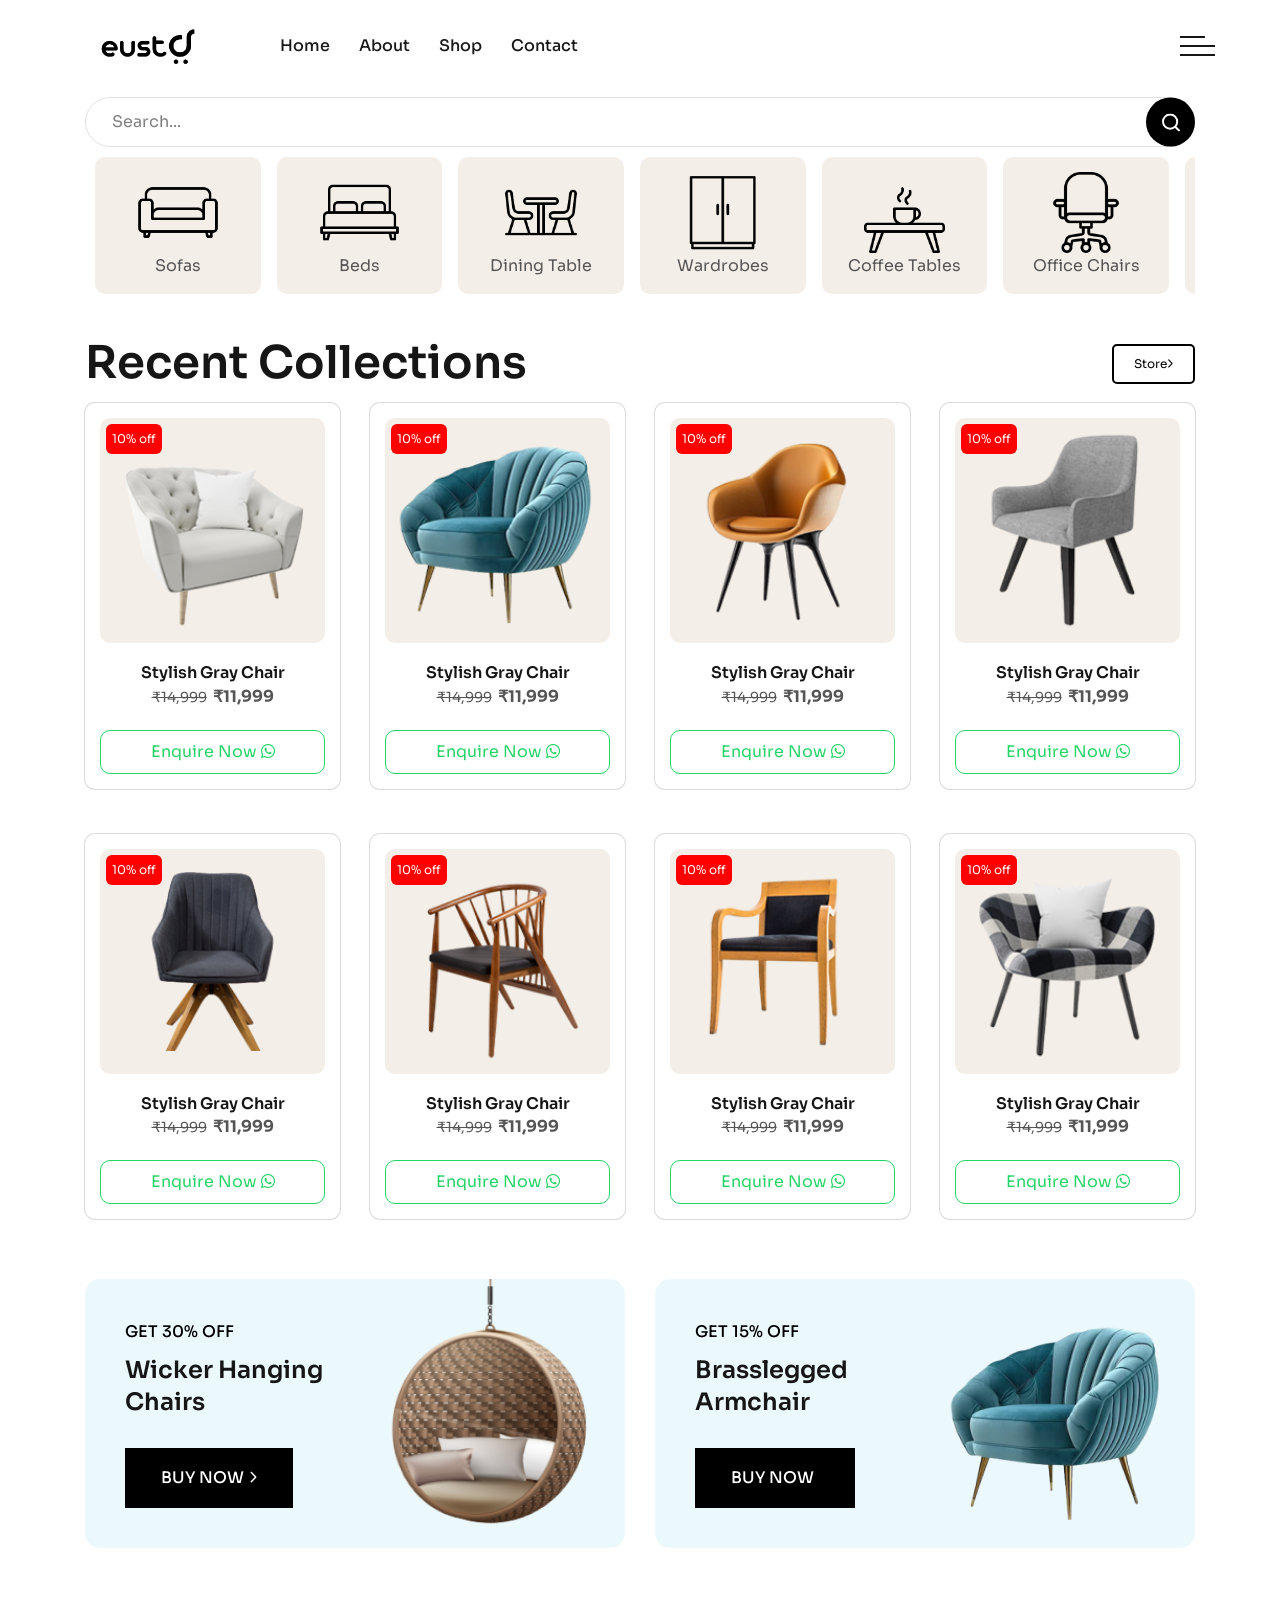
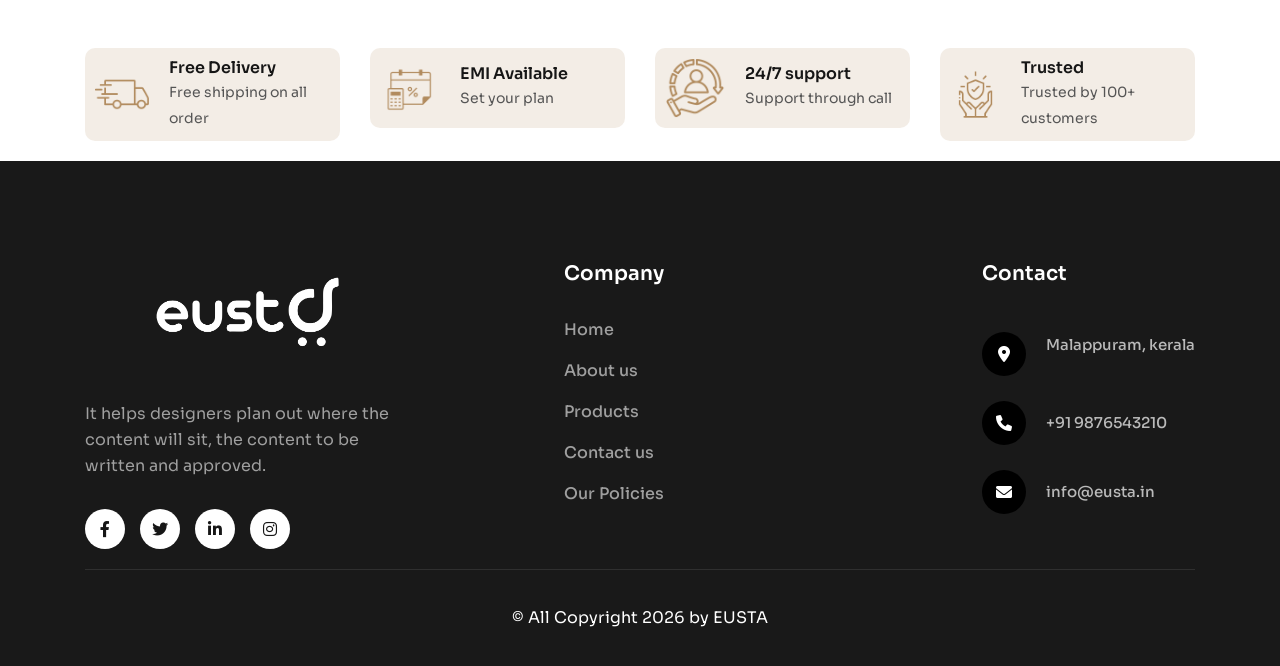
==== commit 2df7ab56: "Footer year changed" ====
--- a/index.html
+++ b/index.html
@@ -764,9 +764,15 @@
          <div class="footer-copyright-area b-t">
             <div class="footer-copyright-wrapper d-flex justify-content-center">
                <div class="footer-copyright-text">
-                  <p class="mb-0">© All Copyright 2024 by <a target="_blank" class="furniture-clr-hover"
-                        href="#">EUSTA</a></p>
-               </div>
+  <p class="mb-0">
+    © All Copyright <span id="year"></span> by 
+    <a target="_blank" class="furniture-clr-hover" href="#">EUSTA</a>
+  </p>
+</div>
+
+<script>
+  document.getElementById("year").textContent = new Date().getFullYear();
+</script>
             </div>
          </div>
       </div>
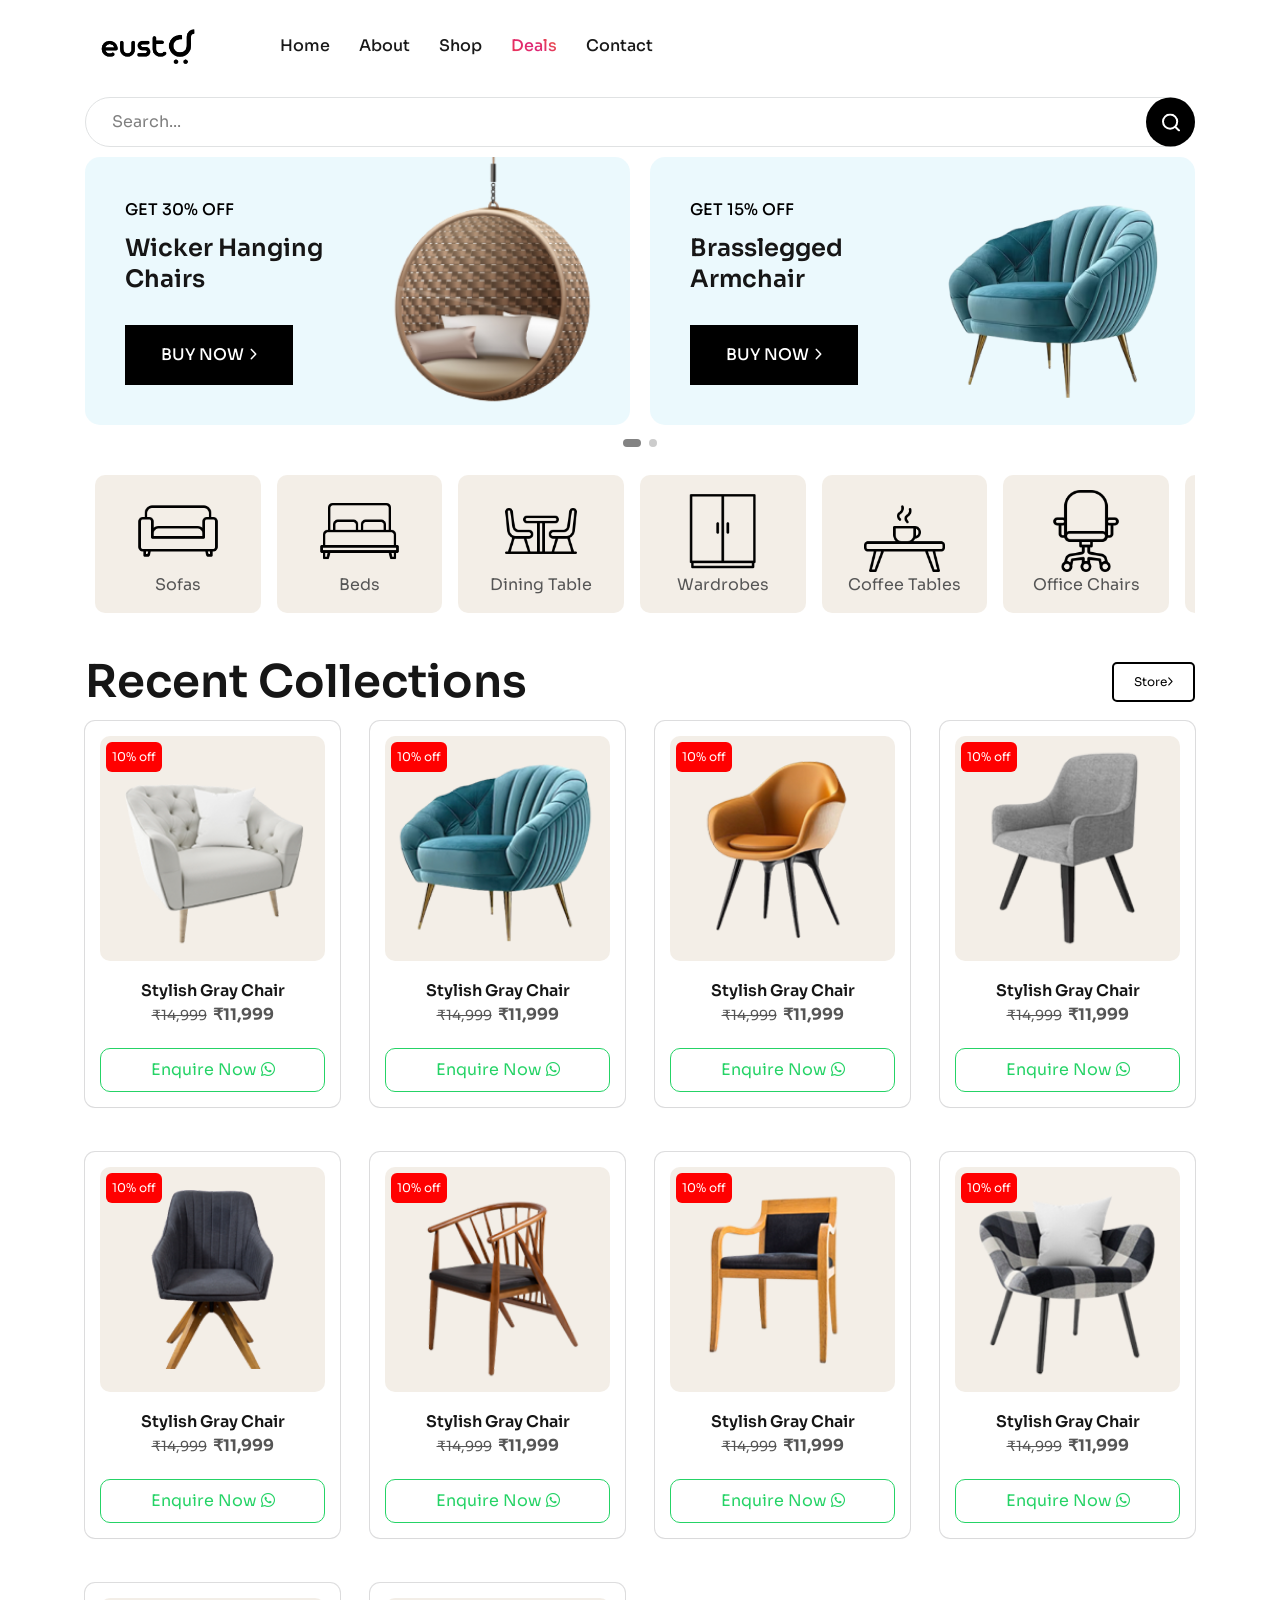
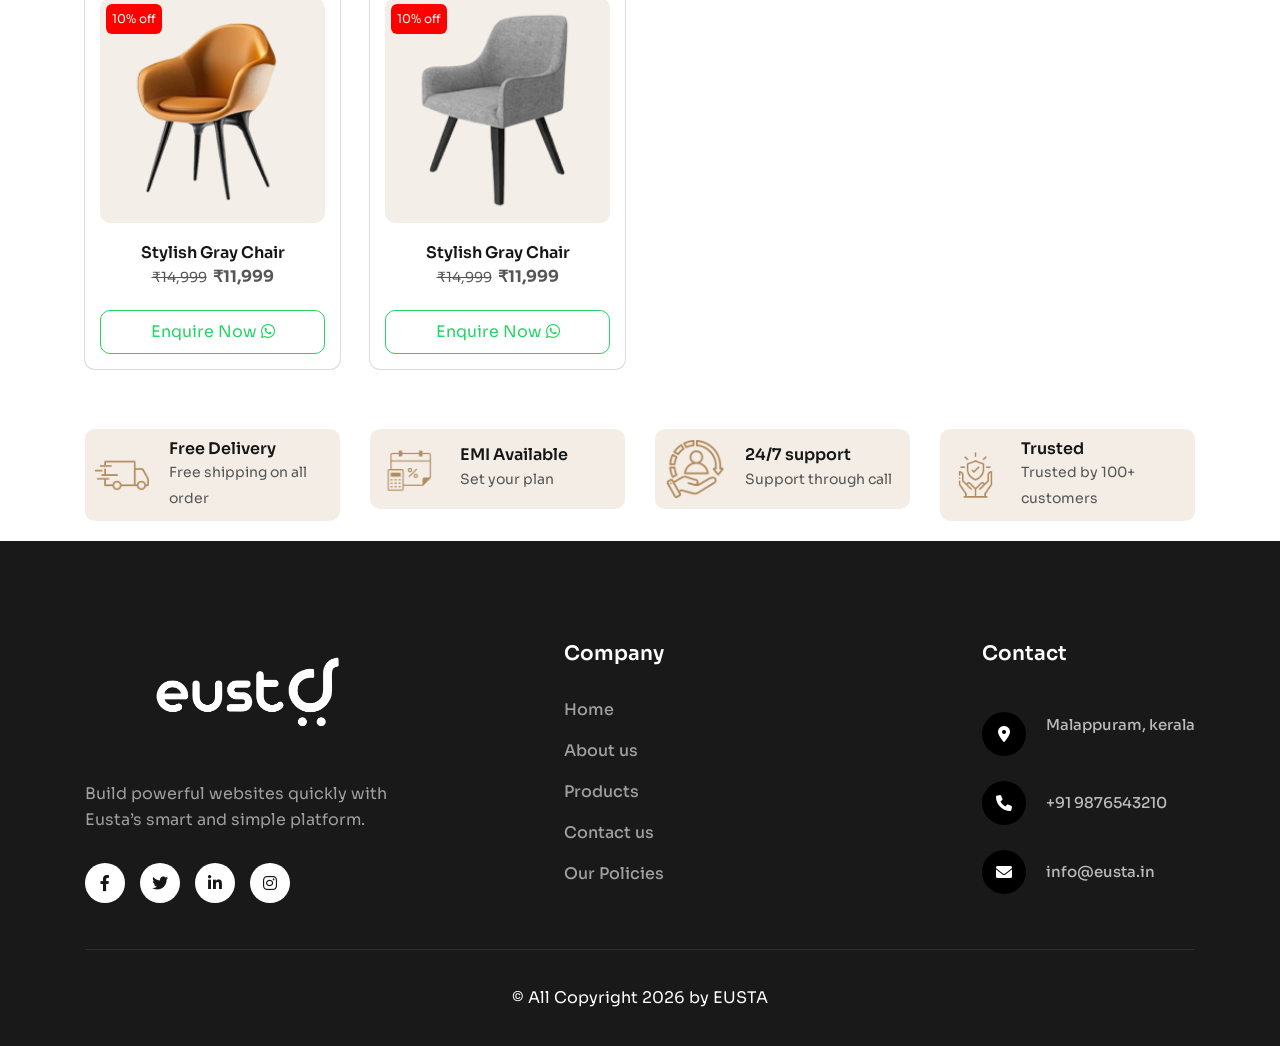
==== commit 313a2a10: "deals page and final front-end changes" ====
--- a/index.html
+++ b/index.html
@@ -43,93 +43,6 @@
    </div>
    <!-- preloader start -->
 
-
-   
-
-   <div class="fix">
-   <div class="offcanvas__info">
-      <div class="offcanvas__wrapper">
-         <div class="offcanvas__content">
-            <div class="offcanvas__top mb-40 d-flex justify-content-between align-items-center">
-               <div class="offcanvas__logo">
-                  <a href="index.html">
-                     <img src="assets/imgs/logo/logw.png" alt="logo not found">
-                  </a>
-               </div>
-               <div class="offcanvas__close">
-                  <button>
-                     <i class="fal fa-times"></i>
-                  </button>
-               </div>
-            </div>
-
-            <!-- Navigation Menu -->
-            <div class="offcanvas__menu mb-30">
-               <ul>
-                  <li class="mb-4 border-bottom pb-3"><a class="text-light" href="index.html">Home</a></li>
-                  <li class="mb-4 border-bottom pb-3"><a class="text-light" href="about.html">About</a></li>
-                  <li class="mb-4 border-bottom pb-3"><a class="text-light" href="product.html">Shop</a></li> 
-                  <li class="mb-4 border-bottom pb-3"><a class="text-light" href="contact.html">Contact</a></li>
-               </ul>
-            </div>
-
-            <!-- Search -->
-            <div class="offcanvas__search mb-25">
-               <form action="#">
-                  <input type="text" placeholder="What are you searching for?">
-                  <button type="submit"><i class="far fa-search"></i></button>
-               </form>
-            </div>
-
-            <!-- Contact Info -->
-            <div class="offcanvas__contact mt-30 mb-20">
-               <h4>Contact Info</h4>
-               <ul>
-                  <li class="d-flex align-items-center">
-                     <div class="offcanvas__contact-icon mr-15">
-                        <i class="fal fa-map-marker-alt "></i>
-                     </div>
-                     <div class="offcanvas__contact-text">
-                        <a target="_blank" href="#">Malappuram, Kerala</a>
-                     </div>
-                  </li>
-                  <li class="d-flex align-items-center">
-                     <div class="offcanvas__contact-icon mr-15">
-                        <i class="far fa-phone"></i>
-                     </div>
-                     <div class="offcanvas__contact-text">
-                        <a href="tel:+918888888888">+91 9876543210</a>
-                     </div>
-                  </li>
-                  <li class="d-flex align-items-center">
-                     <div class="offcanvas__contact-icon mr-15">
-                        <i class="fal fa-envelope"></i>
-                     </div>
-                     <div class="offcanvas__contact-text">
-                        <a href="mailto:support@eusta.com">support@eusta.com</a>
-                     </div>0
-                  </li>
-               </ul>
-            </div>
-
-            <!-- Social Icons -->
-            <div class="offcanvas__social">
-               <ul>
-                  <li><a href="#"><i class="fab fa-facebook-f"></i></a></li>
-                  <li><a href="#"><i class="fab fa-instagram"></i></a></li>
-                  <li><a href="#"><i class="fab fa-youtube"></i></a></li>
-                  <li><a href="#"><i class="fab fa-linkedin-in"></i></a></li>
-               </ul>
-            </div>
-         </div>
-      </div>
-   </div>
-</div>
-<div class="offcanvas__overlay"></div>
-<div class="offcanvas__overlay-white"></div>
-
-   <!-- Offcanvas area start -->
-
    
 
    <!-- Header area start -->
@@ -158,6 +71,9 @@
                                     </li>
                                     <li class="has-dropdown">
                                        <a href="product.html">Shop</a>
+                                    </li>
+                                    <li>
+                                       <a href="deals.html" class="deals-menu">Deals</a>
                                     </li>
                                     <li>
                                        <a href="contact.html">Contact</a>
@@ -184,23 +100,7 @@
                            </form>
                         </div>
 
-                        <div class="header-humbager ml-30">
-                           <a class="sidebar__toggle" href="javascript:void(0)">
-                              <div class="bar-icon-2">
-                                 <span></span>
-                                 <span></span>
-                                 <span></span>
-                              </div>
-                           </a>
-                           <!-- for wp -->
-                           <div class="header__hamburger ml-50 d-none">
-                              <button type="button" class="hamburger-btn offcanvas-open-btn">
-                                 <span>01</span>
-                                 <span>01</span>
-                                 <span>01</span>
-                              </button>
-                           </div>
-                        </div>
+                        
                      </div>
                   </div>
                </div>
@@ -345,6 +245,92 @@
                               </button>
                            </form>
                         </div>
+
+               <!-- Banner Section -->
+<section class="furniture-off pt-10">
+   <div class="">
+
+      <!-- Swiper -->
+      <div class="swiper offerSwiper">
+         <div class="swiper-wrapper">
+
+            <!-- Banner 1 -->
+            <div class="swiper-slide">
+               <a href="product-details.html"
+                  class="furniture-off__item bg-image d-block custm-offer-section"
+                  data-background="assets/imgs/furniture/product/off-01.png">
+                  <span class="fo-discount">
+                     GET 30% OFF
+                  </span>
+                  <h4 class="text-capitalize">
+                     Wicker Hanging <br> Chairs
+                  </h4>
+                  <div class="solid-btn mt-30">
+                     Buy Now
+                     <span>
+                        <i class="fa-regular fa-angle-right"></i>
+                     </span>
+                  </div>
+               </a>
+            </div>
+
+            <!-- Banner 2 -->
+            <div class="swiper-slide">
+               <a href="product-details.html"
+                  class="furniture-off__item bg-image d-block custm-offer-section"
+                  data-background="assets/imgs/furniture/product/off-02.png">
+                  <span class="fo-discount">
+                     GET 15% OFF
+                  </span>
+                  <h4 class="text-capitalize">
+                     Brasslegged <br> Armchair
+                  </h4>
+                  <div class="solid-btn mt-30">
+                     Buy Now
+                     <span>
+                        <i class="fa-regular fa-angle-right"></i>
+                     </span>
+                  </div>
+               </a>
+            </div>
+
+         </div>
+
+         <!-- dots -->
+         <div class="swiper-pagination"></div>
+      </div>
+   </div>
+</section>
+
+
+<script>
+document.addEventListener("DOMContentLoaded", function () {
+   new Swiper(".offerSwiper", {
+      loop: true,
+      spaceBetween: 20,
+      autoplay: {
+         delay: 2500,
+         disableOnInteraction: false,
+      },
+      pagination: {
+         el: ".swiper-pagination",
+         clickable: true,
+      },
+      breakpoints: {
+         0: {
+            slidesPerView: 1
+         },
+         768: {
+            slidesPerView: 1
+         },
+         992: {
+            slidesPerView: 2
+         }
+      }
+   });
+});
+</script>
+      
 
                <div class="categories" id="autoScrollCategories">
                   <a href="" class="category">
@@ -417,7 +403,7 @@
                <div class="tab-content" id="nav-tabContent">
                   <div class="tab-pane fade active show" id="collection" role="tabpanel"
                      aria-labelledby="collection-tab">
-                     <div class="row g-4">
+                     <div class="row g-4 p-0" >
 
                         <div class="col-xxl-3 col-lg-3 col-md-4 col-sm-6 col-6">
                            <a href="product-details.html">
@@ -579,6 +565,50 @@
                               <div class="product-card">
                                  <div class="product-img-wrapper">
                                     <img src="assets/imgs/furniture/product/product8.png" alt="">
+                                    <div class="cus-product-badge">
+                                       <span class="product-trending">10% off</span>
+                                    </div>
+                                 </div>
+                                 <h6>Stylish Gray Chair</h6>
+   
+                                 <div class="d-flex justify-content-center align-items-center">
+                                    <small class="mb-0"><strike>₹14,999</strike> &nbsp;</small>
+                                    <p class="mb-0"><b>₹11,999</b></p>
+                                 </div>
+   
+                                 <div class="w-100 d-flex" style="margin-top: 20px;">
+                                    <a href="" class="enquire-btn w-100">Enquire Now <i class="fab fa-whatsapp"></i></a>
+                                 </div>
+                              </div>
+                           </a>
+                        </div>
+                        <div class="col-xxl-3 col-lg-3 col-md-4 col-sm-6 col-6">
+                           <a href="product-details.html">
+                              <div class="product-card">
+                                 <div class="product-img-wrapper">
+                                    <img src="assets/imgs/furniture/product/product3.png" alt="">
+                                    <div class="cus-product-badge">
+                                       <span class="product-trending">10% off</span>
+                                    </div>
+                                 </div>
+                                 <h6>Stylish Gray Chair</h6>
+   
+                                 <div class="d-flex justify-content-center align-items-center">
+                                    <small class="mb-0"><strike>₹14,999</strike> &nbsp;</small>
+                                    <p class="mb-0"><b>₹11,999</b></p>
+                                 </div>
+   
+                                 <div class="w-100 d-flex" style="margin-top: 20px;">
+                                    <a href="" class="enquire-btn w-100">Enquire Now <i class="fab fa-whatsapp"></i></a>
+                                 </div>
+                              </div>
+                           </a>
+                        </div>
+                        <div class="col-xxl-3 col-lg-3 col-md-4 col-sm-6 col-6">
+                           <a href="product-details.html">
+                              <div class="product-card">
+                                 <div class="product-img-wrapper">
+                                    <img src="assets/imgs/furniture/product/product4.png" alt="">
                                     <div class="cus-product-badge">
                                        <span class="product-trending">10% off</span>
                                     </div>
@@ -608,7 +638,7 @@
       <!-- Trendy collection end end -->
 
       <!-- Off area start -->
-      <section class="furniture-off pb-100">
+      <!-- <section class="furniture-off pb-100">
          <div class="container">
             <div class="row g-4">
                <div class="col-lg-6">
@@ -630,7 +660,7 @@
                </div>
             </div>
          </div>
-      </section>
+      </section> -->
       <!-- Off area end -->
 
 
@@ -701,8 +731,7 @@
                         <a href="index.html"><img src="assets/imgs/logo/logw.png"
                               alt="image bnot found"></a>
                      </div>
-                     <p>It helps designers plan out where the content will sit, the content to be written and approved.
-                     </p>
+                     <p>Build powerful websites quickly with Eusta’s smart and simple platform.</p>
                      <div class="theme-social">
                         <a class="furniture-bg-hover" href="#"><i class="fa-brands fa-facebook-f"></i></a>
                         <a class="furniture-bg-hover" href="#"><i class="fa-brands fa-twitter"></i></a>
@@ -789,6 +818,10 @@
 
    <a href="product.html" class="menu-item">
       <i class="fa-solid fa-bag-shopping"></i>
+   </a>
+
+   <a href="deals.html" class="menu-item deals-icon">
+      <i class="fa-solid fa-tags"></i>
    </a>
 
    <a href="https://wa.me/91XXXXXXXXXX" class="menu-item" target="_blank">
--- a/assets/css/main.css
+++ b/assets/css/main.css
@@ -13593,6 +13593,7 @@
             @media(max-width: 768px){
                .product-card{
                   padding: 8px;
+                  margin-bottom: 10px;
                }
                .cus-product-badge {
                   top: 8px;      
@@ -13608,7 +13609,15 @@
 
                .custm-offer-section{
                padding: 25px !important;
-            }
+              }
+              .product-card h6{
+                font-size: 13px;
+              }
+              .enquire-btn{
+                margin-top: -10px;
+                padding: 3px !important;
+                font-size: 12px;
+              }
             }
 
 
@@ -13798,3 +13807,82 @@
 
                
             }
+
+    
+/* colorful deals menu */
+
+.deals-menu{
+font-weight:600;
+background: linear-gradient(45deg,#ff512f,#dd2476,#ff9900);
+-webkit-background-clip:text;
+-webkit-text-fill-color:transparent;
+transition:.3s;
+}
+
+
+/* hover effect */
+.deals-menu-text:hover{
+opacity:.8;
+}
+
+
+/* colorful deals icon */
+
+.deals-icon i{
+
+background: linear-gradient(45deg,#ff512f,#dd2476,#ff9900);
+
+-webkit-background-clip:text;
+
+-webkit-text-fill-color:transparent;
+
+font-size:20px;
+
+}
+
+
+/* optional hover */
+
+.deals-icon:hover i{
+
+opacity:.8;
+
+}
+
+
+/* mobile slider */
+.offerSwiper{
+
+padding-bottom:40px;
+
+}
+
+
+.offerSwiper .swiper-slide{
+
+height:auto;
+
+}
+
+
+/* dot styling */
+
+.swiper-pagination-bullet{
+
+background:#ccc;
+
+opacity:1;
+
+}
+
+
+.swiper-pagination-bullet-active{
+
+background:#838383;
+
+width:18px;
+
+border-radius:20px;
+
+}
+
